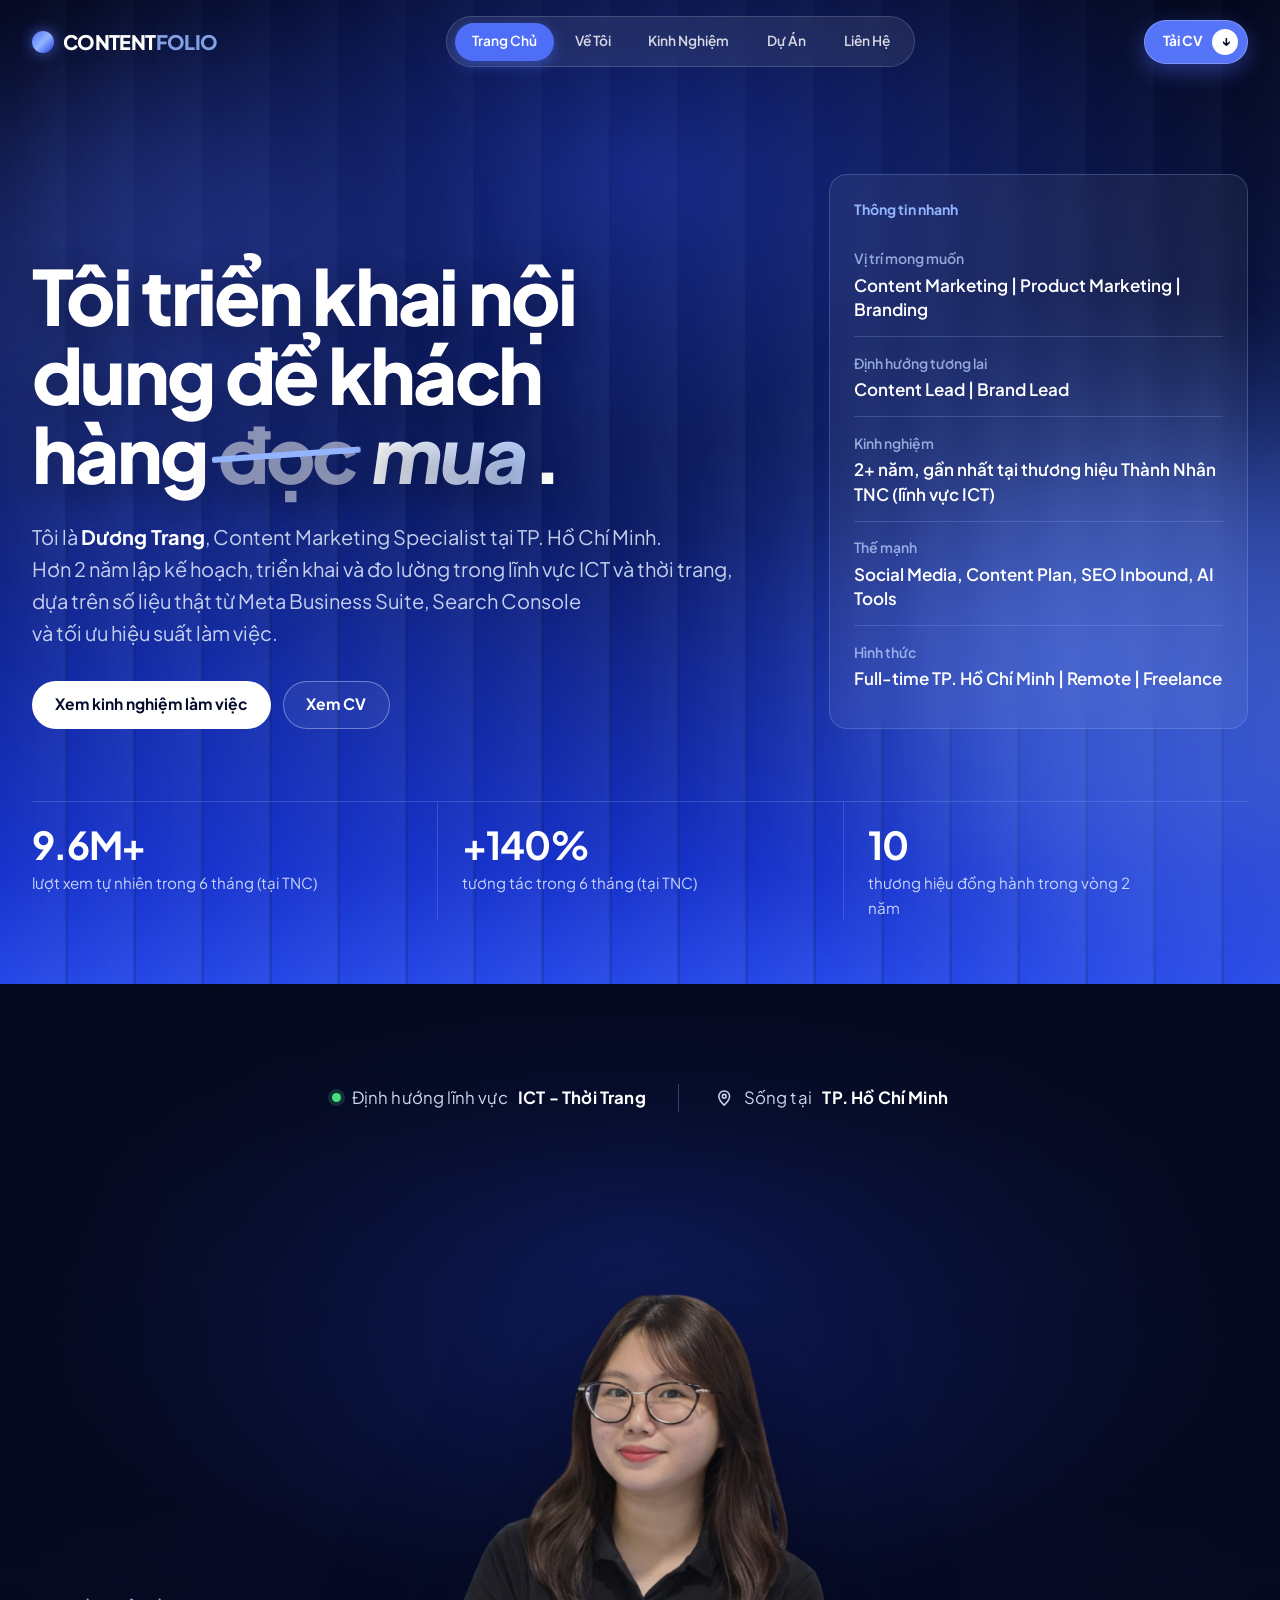
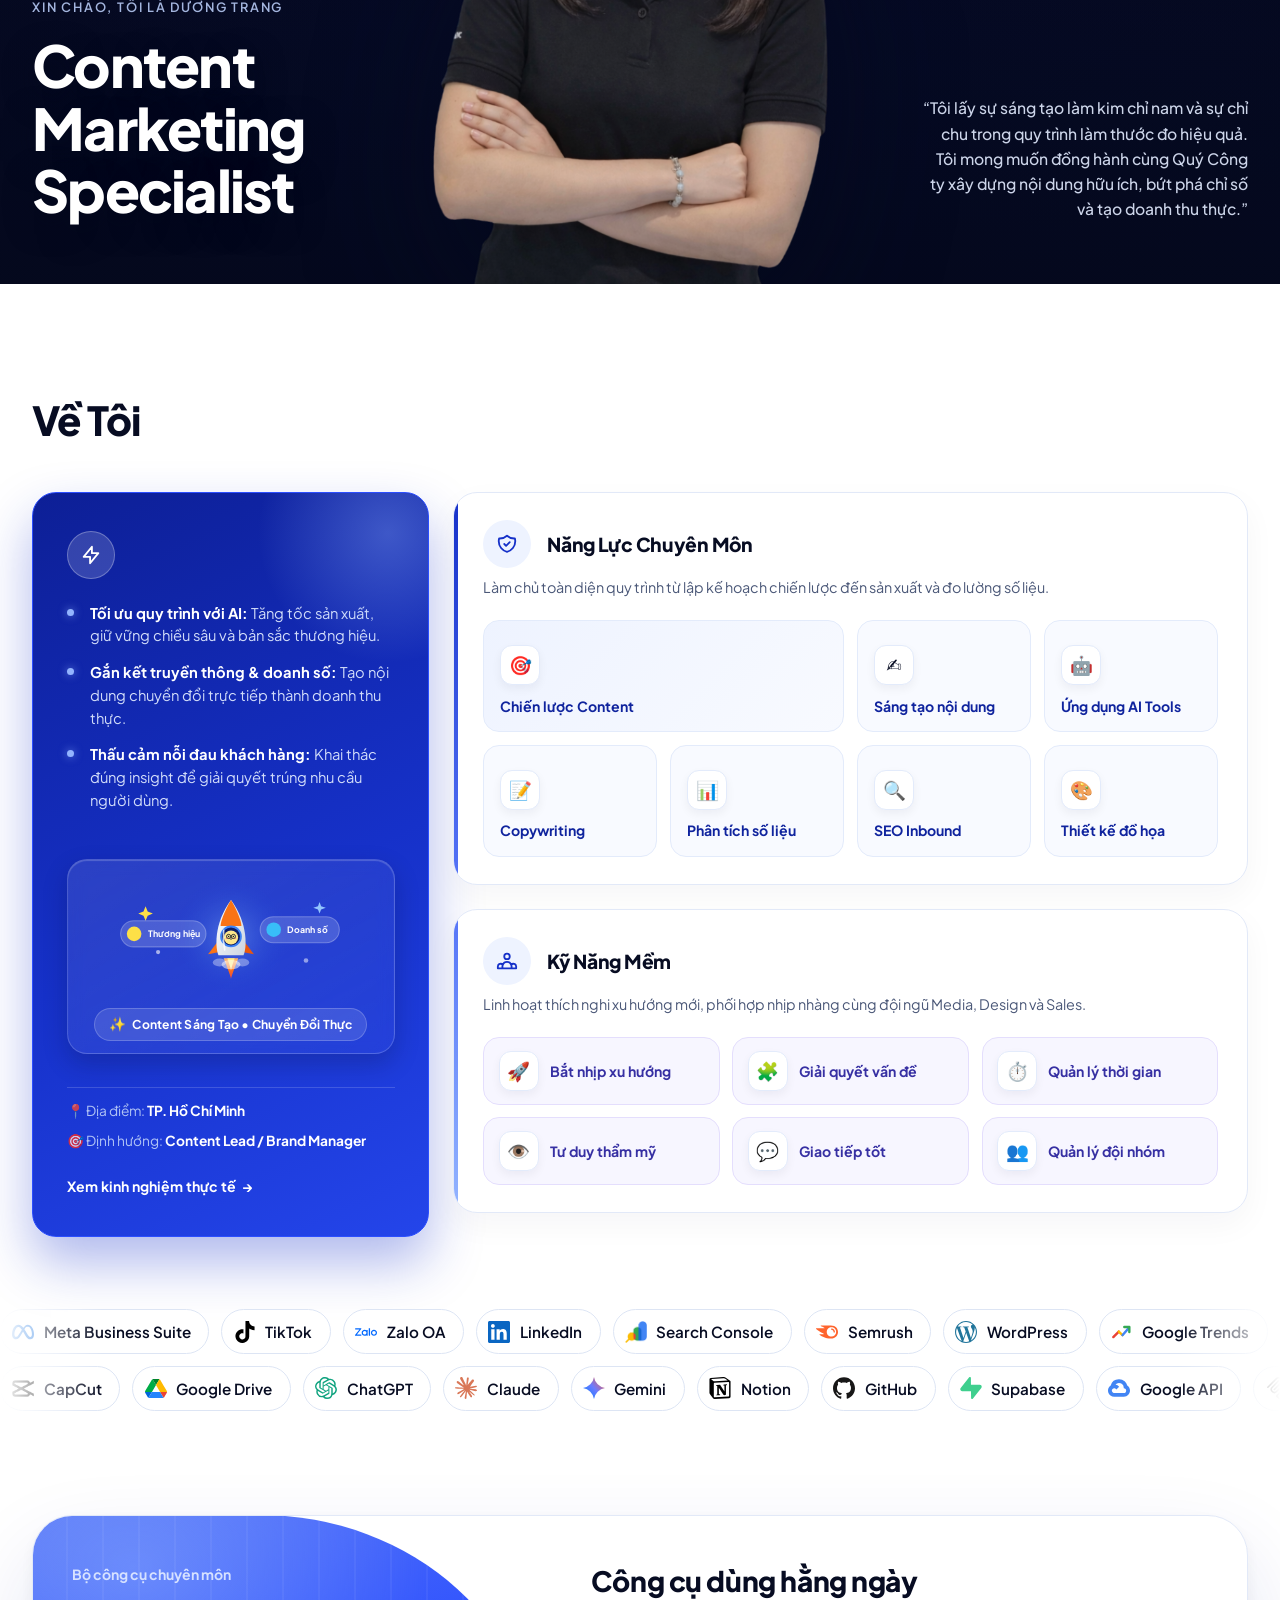
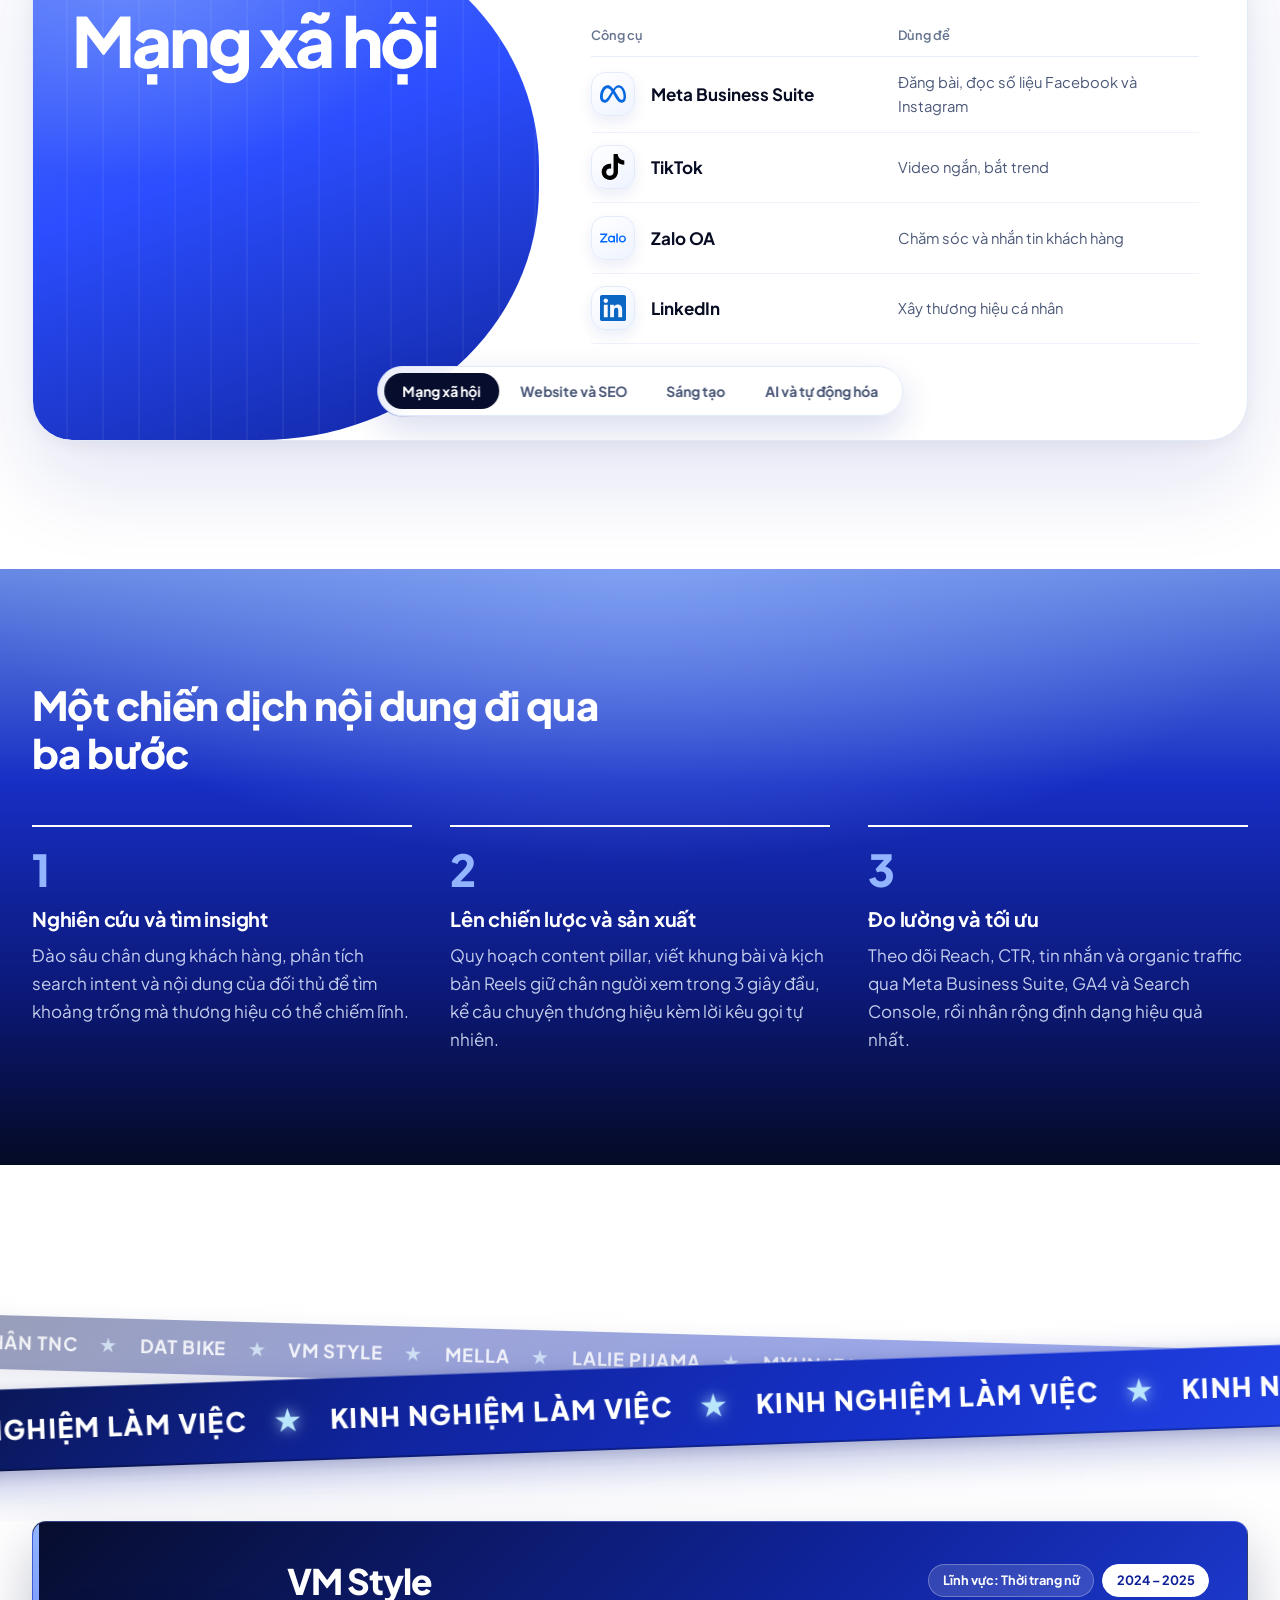
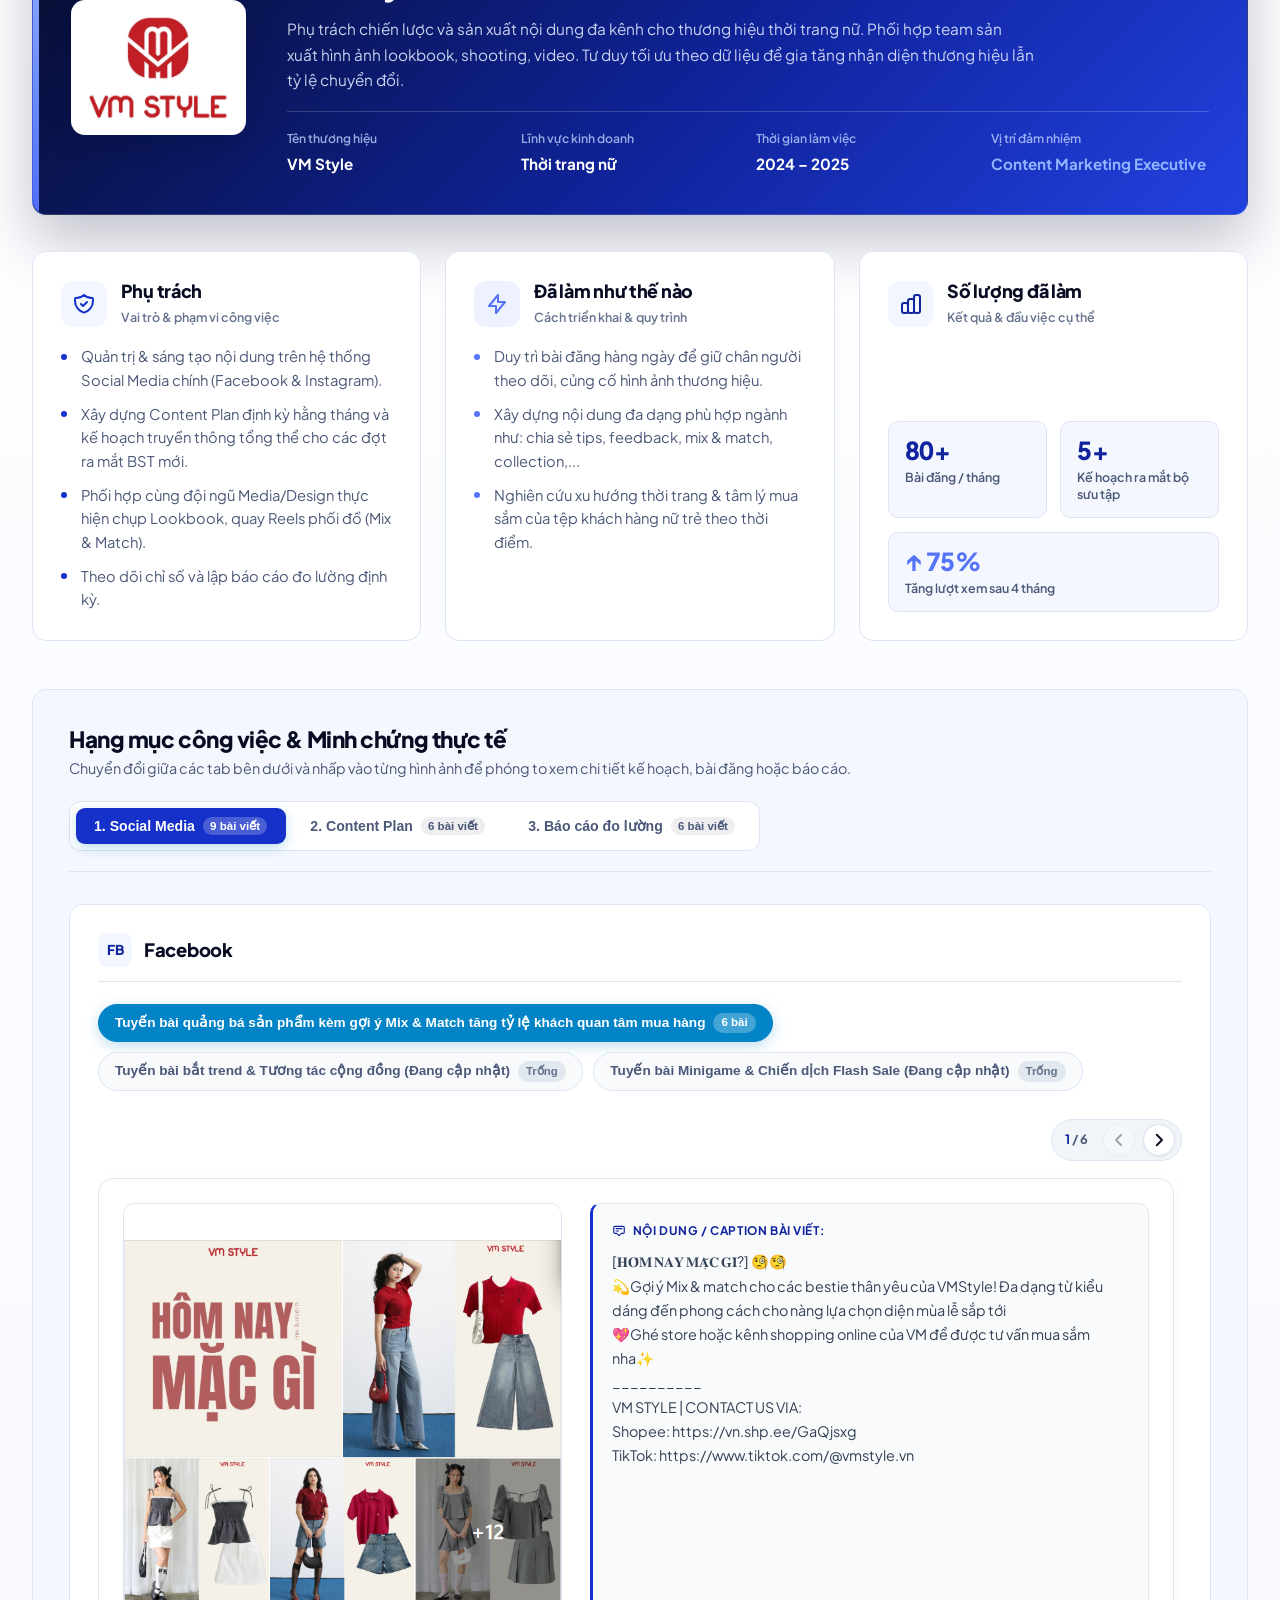
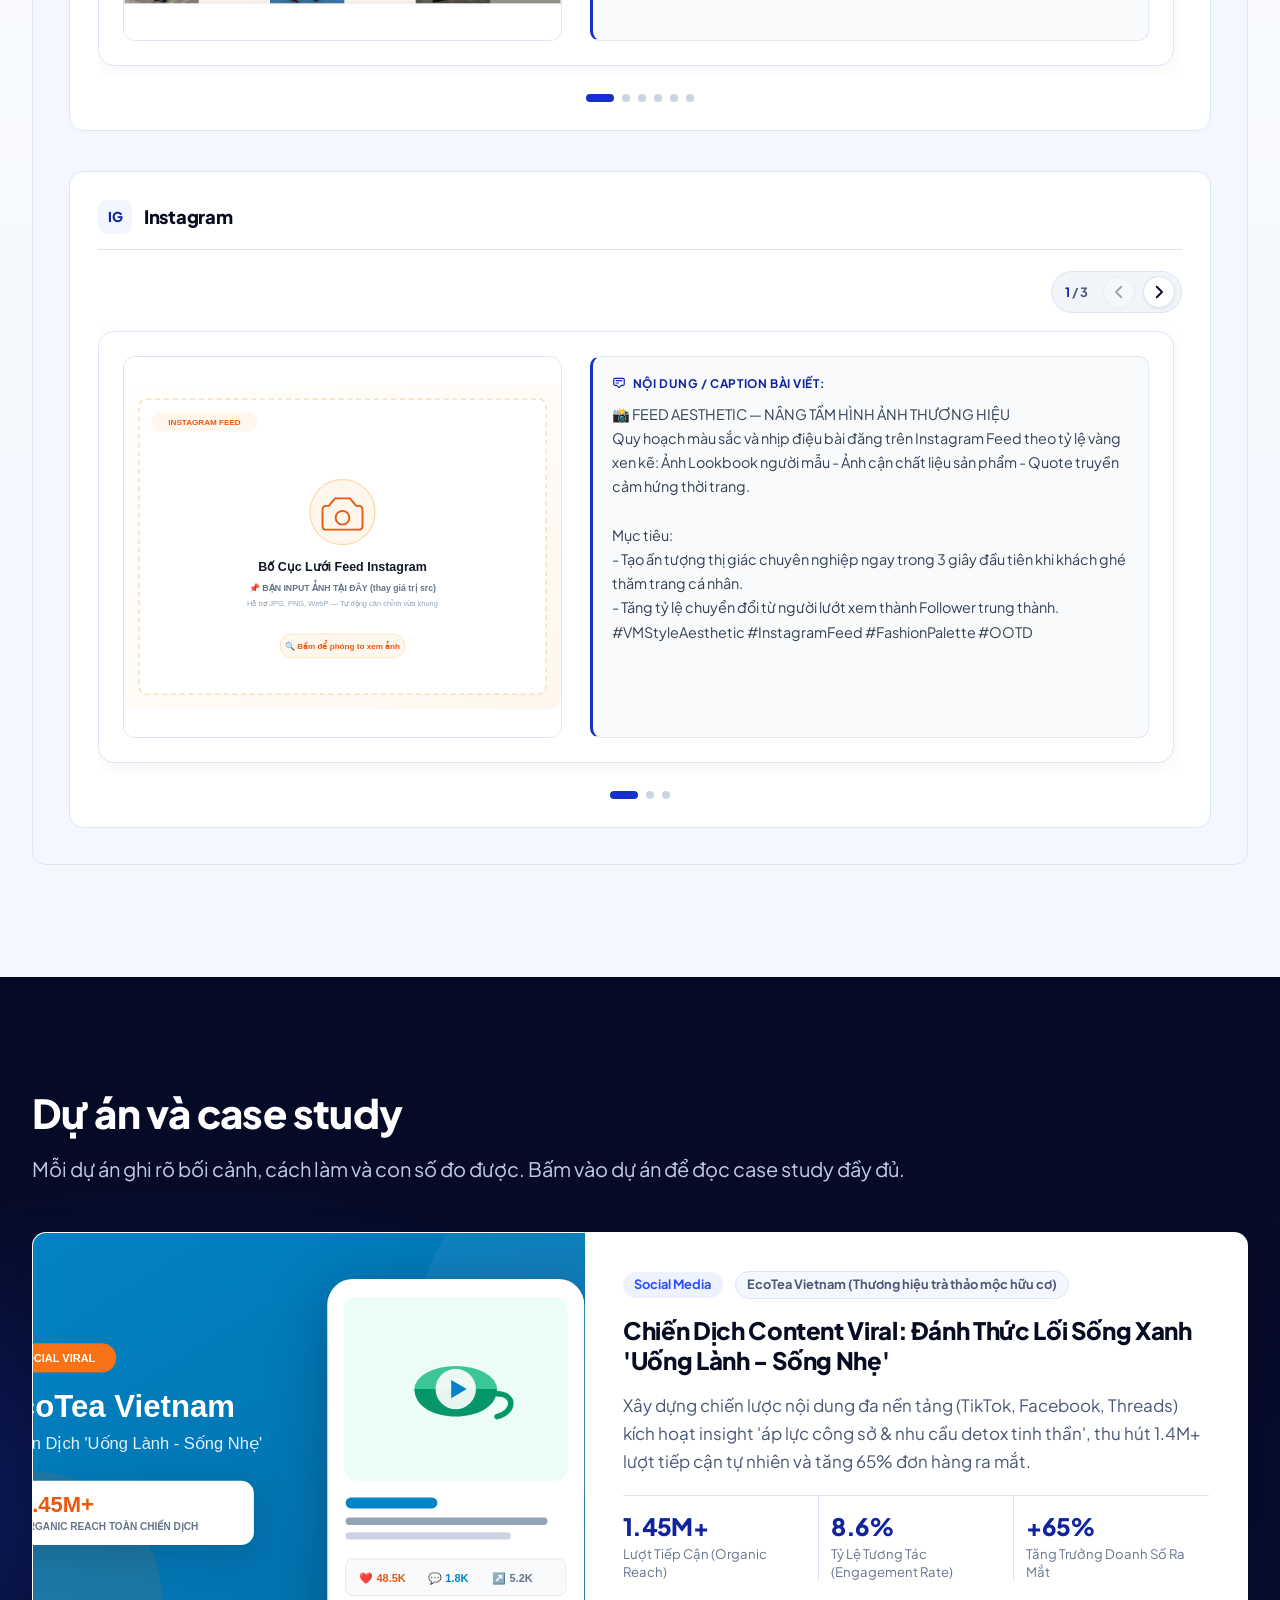
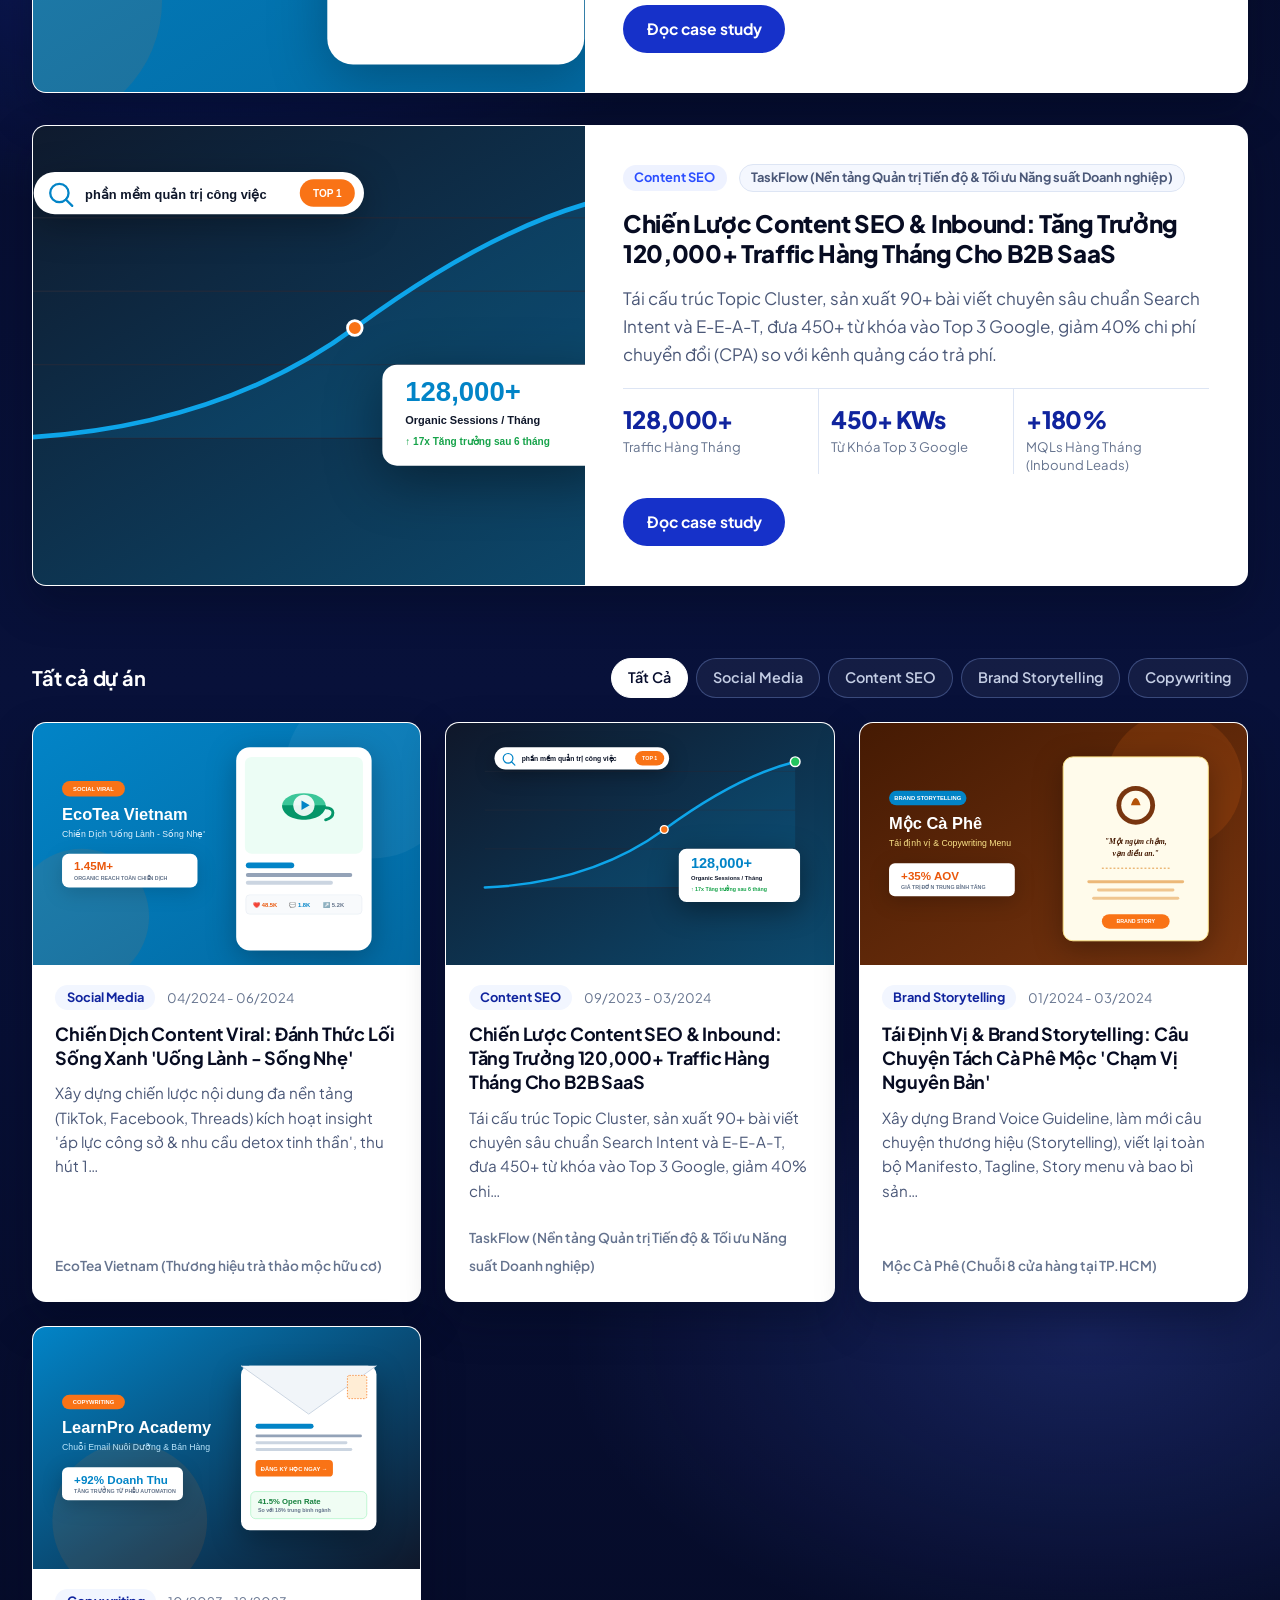
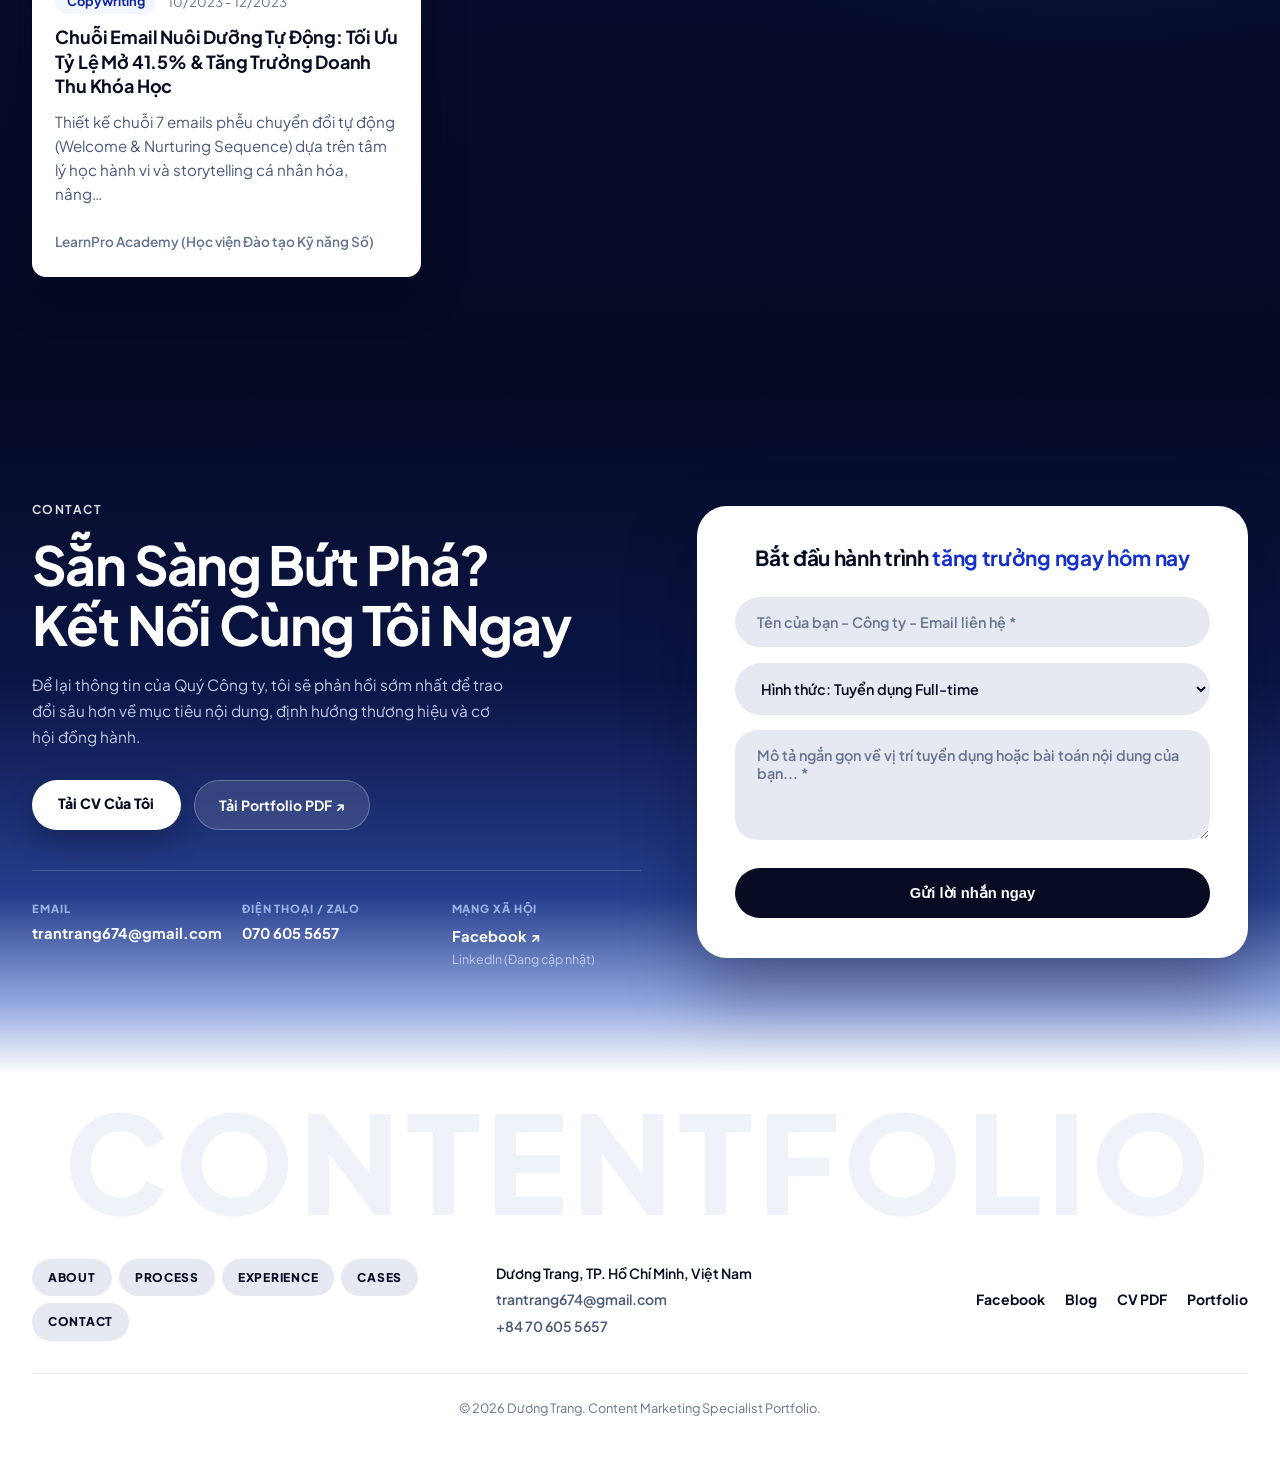
==== frontend/index.html @ 5d90d9c9 "." ====
<!DOCTYPE html>
<html lang="vi">
<head>
  <meta charset="UTF-8">
  <meta name="viewport" content="width=device-width, initial-scale=1.0">
  <title>Dương Trang | Content Marketing Specialist</title>
  <meta name="description" content="Portfolio của Dương Trang, Content Marketing Specialist tại TP. Hồ Chí Minh: chiến lược nội dung đa kênh, SEO, copywriting và đo lường hiệu quả bằng số liệu thật.">
  <script>
    // Bật câu chuyện cuộn ở hero chỉ trên màn hình đủ lớn và khi người xem không tắt chuyển động
    (function (d) {
      d.classList.add('js');
      var ok = window.matchMedia('(min-width: 900px) and (min-height: 620px)').matches &&
               !window.matchMedia('(prefers-reduced-motion: reduce)').matches;
      if (ok) d.classList.add('hero-scrub');
    })(document.documentElement);
  </script>

  <link rel="preconnect" href="https://fonts.googleapis.com">
  <link rel="preconnect" href="https://fonts.gstatic.com" crossorigin>
  <link href="https://fonts.googleapis.com/css2?family=Plus+Jakarta+Sans:ital,wght@0,400;0,500;0,600;0,700;0,800;1,500&family=Playfair+Display:ital,wght@0,500;1,500&family=Dancing+Script:wght@600&display=swap" rel="stylesheet">

  <link rel="stylesheet" href="assets/css/experience.css?v=1.1">
  <link rel="stylesheet" href="assets/css/site.css?v=1.1">
  <link rel="stylesheet" href="assets/css/legacy-sections.css?v=1.1">

  <script src="https://cdn.jsdelivr.net/npm/marked@12.0.2/marked.min.js"></script>
</head>
<body>
  <a class="skip-link" href="#main">Bỏ qua điều hướng</a>

  <!-- Header giữ theo bản gốc: logo chấm sáng, menu pill kính mờ, nút Tải CV phát sáng -->
  <header class="site-header lp-header">
    <div class="wrap lp-nav-row">
      <a href="#home" class="logo" aria-label="Contentfolio của Dương Trang, về đầu trang">
        <span class="logo-dot" aria-hidden="true"></span>
        <span>CONTENT<span class="logo-accent">FOLIO</span></span>
      </a>

      <nav aria-label="Điều hướng chính">
        <ul class="nav-menu" id="nav-menu">
          <li><a href="#home" class="nav-link active">Trang Chủ</a></li>
          <li><a href="#about" class="nav-link">Về Tôi</a></li>
          <li><a href="#experience" class="nav-link">Kinh Nghiệm</a></li>
          <li><a href="#projects" class="nav-link">Dự Án</a></li>
          <li><a href="#contact" class="nav-link">Liên Hệ</a></li>
        </ul>
      </nav>

      <div class="nav-cta">
        <a href="assets/cv/CV-Content-Marketing.pdf" download class="btn-pill-glow">
          <span>Tải CV</span>
          <span class="btn-circle-icon" aria-hidden="true">↓</span>
        </a>
        <button class="mobile-toggle" aria-label="Mở menu điều hướng" aria-controls="nav-menu" aria-expanded="false">
          <svg width="22" height="22" fill="none" stroke="currentColor" viewBox="0 0 24 24" aria-hidden="true"><path stroke-linecap="round" stroke-linejoin="round" stroke-width="2" d="M4 6h16M4 12h16m-7 6h7"/></svg>
        </button>
      </div>
    </div>
  </header>

  <main id="main">
    <!-- ========== HERO ========== -->
    <section id="home" class="hero on-dark">
      <!-- Nền cobalt + cột sọc kính dọc (giữ theo bản gốc) -->
      <div class="hero-bg" aria-hidden="true">
        <span class="hero-fluted"></span>
        <span class="hero-orb hero-orb--a"></span>
        <span class="hero-orb hero-orb--b"></span>
        <!-- Số cảnh lớn ở nền, đổi theo từng cảnh khi cuộn -->
        <div class="hero-scene-mark">
          <span class="hero-scene-num">01</span>
          <span class="hero-scene-name">Phạm vi công việc</span>
        </div>
      </div>

      <div class="wrap hero-grid">
        <div class="hero-copy">
          <h1 class="hero-title">
            Tôi triển khai nội dung để khách hàng
            <span class="edit-mark"><del>đọc<span class="strike" aria-hidden="true"></span></del><ins>mua</ins></span>.
          </h1>

          <p class="hero-lead">
            Tôi là <strong>Dương Trang</strong>, Content Marketing Specialist tại TP. Hồ Chí Minh.<br>
            Hơn 2 năm lập kế hoạch, triển khai và đo lường trong lĩnh vực ICT và thời trang,<br>
            dựa trên số liệu thật từ Meta Business Suite, Search Console<br>
            và tối ưu hiệu suất làm việc.
          </p>

          <div class="hero-actions">
            <a href="#experience" class="btn btn-light">Xem kinh nghiệm làm việc</a>
            <button type="button" class="btn btn-outline-light open-cv-modal" id="open-cv-modal" aria-haspopup="dialog" aria-controls="cv-modal-backdrop">Xem CV</button>
          </div>
        </div>

        <!-- Bảng bên phải: đổi nội dung theo từng cảnh khi cuộn. Không có hiệu ứng cuộn thì chỉ hiện "Thông tin nhanh" -->
        <div class="hero-deck">
          <article class="deck-panel" data-panel="insight">
            <p class="deck-label">Phạm vi công việc</p>
            <ul class="scope-rows">
              <li><span class="scope-dot" aria-hidden="true"></span><span>Social Media</span></li>
              <li><span class="scope-dot" aria-hidden="true"></span><span>SEO Content</span></li>
              <li><span class="scope-dot" aria-hidden="true"></span><span>Campaign</span></li>
              <li><span class="scope-dot" aria-hidden="true"></span><span>Quản trị Website</span></li>
              <li><span class="scope-dot" aria-hidden="true"></span><span>Event</span></li>
              <li><span class="scope-dot" aria-hidden="true"></span><span>Branding Visual</span></li>
              <li><span class="scope-dot" aria-hidden="true"></span><span>Báo cáo &amp; Đo lường</span></li>
            </ul>
          </article>

          <article class="deck-panel" data-panel="channels">
            <p class="deck-label">Kênh đã triển khai</p>
            <ul class="deck-rows">
              <li><span>Facebook và Instagram</span><strong>360+ bài viết, Reels</strong></li>
              <li><span>TikTok và Threads</span><strong>1.45M+ lượt tiếp cận</strong></li>
              <li><span>Website và SEO</span><strong>128.000+ traffic/tháng</strong></li>
              <li><span>Email marketing</span><strong>41,5% tỷ lệ mở</strong></li>
            </ul>
          </article>

          <aside class="deck-panel hero-facts" data-panel="facts" aria-label="Thông tin nhanh">
            <p class="deck-label">Thông tin nhanh</p>
            <dl>
              <div><dt>Vị trí mong muốn</dt><dd>Content Marketing | Product Marketing | Branding</dd></div>
              <div><dt>Định hướng tương lai</dt><dd>Content Lead | Brand Lead</dd></div>
              <div><dt>Kinh nghiệm</dt><dd>2+ năm, gần nhất tại thương hiệu Thành Nhân TNC (lĩnh vực ICT)</dd></div>
              <div><dt>Thế mạnh</dt><dd>Social Media, Content Plan, SEO Inbound, AI Tools</dd></div>
              <div><dt>Hình thức</dt><dd>Full-time TP. Hồ Chí Minh | Remote | Freelance</dd></div>
            </dl>
          </aside>
        </div>
      </div>

      <div class="wrap">
        <ul class="hero-results" aria-label="Kết quả nổi bật">
          <li><strong data-to="9.6" data-dec="1" data-suffix="M+">9.6M+</strong><span>lượt xem tự nhiên trong 6 tháng (tại TNC)</span></li>
          <li><strong data-to="140" data-prefix="+" data-suffix="%">+140%</strong><span>tương tác trong 6 tháng (tại TNC)</span></li>
          <li><strong data-to="10">10</strong><span>thương hiệu đồng hành trong vòng 2 năm</span></li>
        </ul>
      </div>
    </section>

    <!-- ========== CHÂN DUNG 3D: ảnh chân dung + vòng ảnh dự án xoay 3D (Three.js) ========== -->
    <section id="showcase" class="showcase on-dark" aria-labelledby="showcase-title">
      <canvas class="showcase-3d" aria-hidden="true"></canvas>
      <div class="showcase-vignette" aria-hidden="true"></div>

      <div class="wrap showcase-top">
        <p class="showcase-chip"><span class="status-dot" aria-hidden="true"></span>Định hướng lĩnh vực <strong>ICT - Thời Trang</strong></p>
        <p class="showcase-chip">
          <svg width="14" height="14" viewBox="0 0 24 24" fill="none" stroke="currentColor" stroke-width="2" aria-hidden="true"><path d="M12 21s-7-6.2-7-11.5A7 7 0 0 1 19 9.5C19 14.8 12 21 12 21z"/><circle cx="12" cy="9.5" r="2.5"/></svg>
          Sống tại <strong>TP. Hồ Chí Minh</strong>
        </p>
      </div>

      <!-- Ảnh chân dung đã tách nền -->
      <img class="showcase-portrait" src="assets/images/duong-trang.png?v=4" alt="Chân dung Dương Trang, Content Marketing Specialist" width="1024" height="1024">

      <div class="wrap showcase-bottom">
        <div class="showcase-intro">
          <p class="showcase-hi">Xin chào, tôi là Dương Trang</p>
          <h2 id="showcase-title" class="showcase-title">Content<br>Marketing<br>Specialist</h2>
        </div>
        <figure class="showcase-quote">
          <blockquote>“Tôi lấy sự sáng tạo làm kim chỉ nam và sự chỉ chu trong quy trình làm thước đo hiệu quả. Tôi mong muốn đồng hành cùng Quý Công ty xây dựng nội dung hữu ích, bứt phá chỉ số và tạo doanh thu thực.”</blockquote>
        </figure>
      </div>
    </section>

    <!-- ========== VỀ TÔI ========== -->
    <section id="about" class="section">
      <div class="wrap">
        <div class="about-title-row">
          <h2 class="h2 section-title">Về Tôi</h2>
        </div>

        <div class="skills-board legacy">
          <article class="airlume-card is-royal-active">
            <div class="airlume-card-icon">
              <svg width="22" height="22" fill="none" stroke="currentColor" viewBox="0 0 24 24"><path stroke-linecap="round" stroke-linejoin="round" stroke-width="2" d="M13 10V3L4 14h7v7l9-11h-7z"/></svg>
            </div>
            <ul class="airlume-bullet-list">
              <li>
                <strong>Tối ưu quy trình với AI:</strong> Tăng tốc sản xuất, giữ vững chiều sâu và bản sắc thương hiệu.
              </li>
              <li>
                <strong>Gắn kết truyền thông &amp; doanh số:</strong> Tạo nội dung chuyển đổi trực tiếp thành doanh thu thực.
              </li>
              <li>
                <strong>Thấu cảm nỗi đau khách hàng:</strong> Khai thác đúng insight để giải quyết trúng nhu cầu người dùng.
              </li>
            </ul>

            <!-- Điểm nhấn hình hoạt họa sáng tạo (Animated Creative Accent) -->
            <div class="airlume-mascot-box" aria-hidden="true">
              <svg class="airlume-mascot-svg" viewBox="0 0 240 120" fill="none" xmlns="http://www.w3.org/2000/svg">
                <defs>
                  <radialGradient id="mascotAura" cx="50%" cy="50%" r="50%">
                    <stop offset="0%" stop-color="#93c5fd" stop-opacity="0.38"/>
                    <stop offset="100%" stop-color="#1d4ed8" stop-opacity="0"/>
                  </radialGradient>
                  <linearGradient id="rocketBodyGrad" x1="0%" y1="0%" x2="100%" y2="100%">
                    <stop offset="0%" stop-color="#ffffff"/>
                    <stop offset="100%" stop-color="#cbd5e1"/>
                  </linearGradient>
                  <linearGradient id="rocketFlame" x1="0%" y1="0%" x2="0%" y2="100%">
                    <stop offset="0%" stop-color="#fdba74"/>
                    <stop offset="50%" stop-color="#f97316"/>
                    <stop offset="100%" stop-color="#ef4444"/>
                  </linearGradient>
                </defs>

                <!-- Vầng hào quang chuyển động -->
                <circle cx="120" cy="58" r="54" fill="url(#mascotAura)" class="anim-glow"/>

                <!-- Ngôi sao lấp lánh -->
                <path d="M 38 30 L 40 35 L 45 37 L 40 39 L 38 44 L 36 39 L 31 37 L 36 35 Z" fill="#fde047" class="anim-star"/>
                <path d="M 205 26 L 206.5 30 L 211 31.5 L 206.5 33 L 205 37 L 203.5 33 L 199 31.5 L 203.5 30 Z" fill="#93c5fd" class="anim-star-2"/>
                <circle cx="50" cy="74" r="2" fill="#ffffff" opacity="0.6"/>
                <circle cx="192" cy="82" r="2.2" fill="#ffffff" opacity="0.5"/>

                <!-- Floating Badge 1: Thương hiệu (Trái) -->
                <g class="anim-orbit-left" transform="translate(14, 44)">
                  <rect width="82" height="25" rx="12.5" fill="rgba(255,255,255,0.16)" stroke="rgba(255,255,255,0.28)" stroke-width="1"/>
                  <circle cx="13" cy="12.5" r="7" fill="#fde047"/>
                  <text x="13" y="16" font-size="9" text-anchor="middle">✨</text>
                  <text x="26" y="16" font-family="'Plus Jakarta Sans', sans-serif" font-size="8.5" font-weight="700" fill="#ffffff">Thương hiệu</text>
                </g>

                <!-- Floating Badge 2: Doanh số (Phải) -->
                <g class="anim-orbit-right" transform="translate(148, 40)">
                  <rect width="76" height="25" rx="12.5" fill="rgba(255,255,255,0.16)" stroke="rgba(255,255,255,0.28)" stroke-width="1"/>
                  <circle cx="13" cy="12.5" r="7" fill="#38bdf8"/>
                  <text x="13" y="16" font-size="9" text-anchor="middle">📈</text>
                  <text x="26" y="16" font-family="'Plus Jakarta Sans', sans-serif" font-size="8.5" font-weight="700" fill="#ffffff">Doanh số</text>
                </g>

                <!-- Nhân vật hoạt họa / Tên lửa sáng tạo (Center Mascot) -->
                <g class="anim-mascot-body" transform="translate(120, 56)">
                  <!-- Luồng lửa phản lực -->
                  <path d="M -7 24 Q 0 42 0 44 Q 0 42 7 24 Z" fill="url(#rocketFlame)" class="anim-flame"/>
                  <path d="M -3.5 24 Q 0 34 0 36 Q 0 34 3.5 24 Z" fill="#fef08a" class="anim-flame"/>

                  <!-- Khói mây bồng bềnh -->
                  <ellipse cx="-11" cy="28" rx="6.5" ry="3.8" fill="rgba(255,255,255,0.35)"/>
                  <ellipse cx="11" cy="28" rx="6.5" ry="3.8" fill="rgba(255,255,255,0.35)"/>
                  <ellipse cx="0" cy="30" rx="9" ry="4.5" fill="rgba(255,255,255,0.5)"/>

                  <!-- Cánh tên lửa -->
                  <path d="M -12 7 L -22 20 L -11 18 Z" fill="#f97316"/>
                  <path d="M 12 7 L 22 20 L 11 18 Z" fill="#ea580c"/>

                  <!-- Thân tên lửa bóng bẩy -->
                  <path d="M 0 -32 C -17 -9 -15 15 -12 21 L 12 21 C 15 15 17 -9 0 -32 Z" fill="url(#rocketBodyGrad)"/>
                  
                  <!-- Mũi nhọn tên lửa màu cam điểm nhấn -->
                  <path d="M 0 -32 C -7 -20 -10 -11 -10 -7 L 10 -7 C 10 -11 7 -20 0 -32 Z" fill="#f97316"/>

                  <!-- Cửa sổ tròn của phi thuyền với gương mặt hoạt hình dễ thương -->
                  <circle cx="0" cy="3" r="9.5" fill="#0c1d68" stroke="#3b82f6" stroke-width="1.8"/>
                  <!-- Gương mặt chibi mascot -->
                  <circle cx="0" cy="4" r="6.8" fill="#fde68a"/>
                  <!-- Cặp kính tròn trí thức dễ thương -->
                  <circle cx="-2.3" cy="3" r="2" fill="none" stroke="#0f172a" stroke-width="0.8"/>
                  <circle cx="2.3" cy="3" r="2" fill="none" stroke="#0f172a" stroke-width="0.8"/>
                  <line x1="-0.3" y1="3" x2="0.3" y2="3" stroke="#0f172a" stroke-width="0.7"/>
                  <circle cx="-2.3" cy="3" r="0.7" fill="#0f172a"/>
                  <circle cx="2.3" cy="3" r="0.7" fill="#0f172a"/>
                  <!-- Đôi má hồng -->
                  <ellipse cx="-4.2" cy="5" rx="0.9" ry="0.5" fill="#f43f5e" opacity="0.6"/>
                  <ellipse cx="4.2" cy="5" rx="0.9" ry="0.5" fill="#f43f5e" opacity="0.6"/>
                  <!-- Nụ cười tươi -->
                  <path d="M -1 5.3 Q 0 6.5 1 5.3" fill="none" stroke="#0f172a" stroke-width="0.7" stroke-linecap="round"/>

                  <!-- Vệt sáng phản quang trên vỏ tên lửa -->
                  <path d="M -7 -3 Q -8 7 -6 16" stroke="rgba(255,255,255,0.75)" stroke-width="1.5" stroke-linecap="round"/>
                </g>
              </svg>
              <div class="airlume-mascot-caption">
                <span class="sparkle">✨</span>
                <span>Content Sáng Tạo • Chuyển Đổi Thực</span>
              </div>
            </div>

            <div class="airlume-meta-list">
              <div><span>📍 Địa điểm:</span> <strong>TP. Hồ Chí Minh</strong></div>
              <div><span>🎯 Định hướng:</span> <strong>Content Lead / Brand Manager</strong></div>
            </div>
            <a href="#experience" class="airlume-card-link">Xem kinh nghiệm thực tế <span>→</span></a>
          </article>
          <div class="skills-board-right">
            <article class="skills-panel">
              <header class="skills-panel-head">
                <span class="skills-panel-ico"><svg width="22" height="22" fill="none" stroke="currentColor" viewBox="0 0 24 24"><path stroke-linecap="round" stroke-linejoin="round" stroke-width="2" d="M9 12l2 2 4-4m5.618-4.016A11.955 11.955 0 0112 2.944a11.955 11.955 0 01-8.618 3.04A12.02 12.02 0 003 9c0 5.591 3.824 10.29 9 11.622 5.176-1.332 9-6.03 9-11.622 0-1.042-.133-2.052-.382-3.016z"/></svg></span>
                <div><h3>Năng Lực Chuyên Môn</h3></div>
                <p>Làm chủ toàn diện quy trình từ lập kế hoạch chiến lược đến sản xuất và đo lường số liệu.</p>
              </header>
              <div class="skill-grid hard">
                <div class="skill-tile"><span class="skill-tile-ico">🎯</span><span class="skill-tile-name">Chiến lược Content</span></div>
                <div class="skill-tile"><span class="skill-tile-ico">✍️</span><span class="skill-tile-name">Sáng tạo nội dung</span></div>
                <div class="skill-tile"><span class="skill-tile-ico">🤖</span><span class="skill-tile-name">Ứng dụng AI Tools</span></div>
                <div class="skill-tile"><span class="skill-tile-ico">📝</span><span class="skill-tile-name">Copywriting</span></div>
                <div class="skill-tile"><span class="skill-tile-ico">📊</span><span class="skill-tile-name">Phân tích số liệu</span></div>
                <div class="skill-tile"><span class="skill-tile-ico">🔍</span><span class="skill-tile-name">SEO Inbound</span></div>
                <div class="skill-tile"><span class="skill-tile-ico">🎨</span><span class="skill-tile-name">Thiết kế đồ họa</span></div>
              </div>
            </article>
            <article class="skills-panel soft">
              <header class="skills-panel-head">
                <span class="skills-panel-ico"><svg width="22" height="22" fill="none" stroke="currentColor" viewBox="0 0 24 24"><path stroke-linecap="round" stroke-linejoin="round" stroke-width="2" d="M17 20h5v-2a3 3 0 00-5.356-1.857M17 20H7m10 0v-2c0-.656-.126-1.283-.356-1.857M7 20H2v-2a3 3 0 015.356-1.857M7 20v-2c0-.656.126-1.283.356-1.857m0 0a5.002 5.002 0 019.288 0M15 7a3 3 0 11-6 0 3 3 0 016 0z"/></svg></span>
                <div><h3>Kỹ Năng Mềm</h3></div>
                <p>Linh hoạt thích nghi xu hướng mới, phối hợp nhịp nhàng cùng đội ngũ Media, Design và Sales.</p>
              </header>
              <div class="skill-grid soft">
                <div class="skill-row"><span class="skill-tile-ico">🚀</span><span class="skill-tile-name">Bắt nhịp xu hướng</span></div>
                <div class="skill-row"><span class="skill-tile-ico">🧩</span><span class="skill-tile-name">Giải quyết vấn đề</span></div>
                <div class="skill-row"><span class="skill-tile-ico">⏱️</span><span class="skill-tile-name">Quản lý thời gian</span></div>
                <div class="skill-row"><span class="skill-tile-ico">👁️</span><span class="skill-tile-name">Tư duy thẩm mỹ</span></div>
                <div class="skill-row"><span class="skill-tile-ico">💬</span><span class="skill-tile-name">Giao tiếp tốt</span></div>
                <div class="skill-row"><span class="skill-tile-ico">👥</span><span class="skill-tile-name">Quản lý đội nhóm</span></div>
              </div>
            </article>
          </div>
        </div>


        <div id="skills" class="tools">
          <!-- Dải logo trượt: site.js tự tạo từ danh sách công cụ trong khung bên dưới -->
          <div class="tools-marquee" aria-hidden="true"></div>

          <!-- ========== KHUNG BỘ CÔNG CỤ 3D: vật thể 3D (Three.js) trôi ra ngoài khung ========== -->
          <div class="store" data-store>
            <canvas class="store-3d" aria-hidden="true"></canvas>
            <div class="store-card">
              <div class="store-hero">
                <p class="store-kicker">Bộ công cụ chuyên môn</p>
                <p class="store-big" aria-hidden="true">Mạng xã hội</p>
              </div>
              <div class="store-list">
                <h3 class="store-title">Công cụ dùng hằng ngày</h3>
                <div class="store-head" aria-hidden="true"><span>Công cụ</span><span>Dùng để</span></div>
                <ul class="store-rows" aria-live="polite">
                <li class="store-row" data-group="social"><span class="store-ico"><img src="assets/images/logos/meta.svg" alt="" width="24" height="24" loading="lazy"></span><span class="store-name">Meta Business Suite</span><span class="store-use">Đăng bài, đọc số liệu Facebook và Instagram</span></li>
                <li class="store-row" data-group="social"><span class="store-ico"><img src="assets/images/logos/tiktok.svg" alt="" width="24" height="24" loading="lazy"></span><span class="store-name">TikTok</span><span class="store-use">Video ngắn, bắt trend</span></li>
                <li class="store-row" data-group="social"><span class="store-ico"><img src="assets/images/logos/zalo.svg" alt="" width="24" height="24" loading="lazy"></span><span class="store-name">Zalo OA</span><span class="store-use">Chăm sóc và nhắn tin khách hàng</span></li>
                <li class="store-row" data-group="social"><span class="store-ico"><img src="assets/images/logos/linkedin.svg" alt="" width="24" height="24" loading="lazy"></span><span class="store-name">LinkedIn</span><span class="store-use">Xây thương hiệu cá nhân</span></li>
                <li class="store-row" data-group="seo" hidden><span class="store-ico"><img src="assets/images/logos/googlesearchconsole.png?v=3" alt="Search Console" width="24" height="24" loading="lazy"></span><span class="store-name">Search Console</span><span class="store-use">Theo dõi từ khóa và traffic</span></li>
                <li class="store-row" data-group="seo" hidden><span class="store-ico"><img src="assets/images/logos/semrush.svg" alt="" width="24" height="24" loading="lazy"></span><span class="store-name">Semrush</span><span class="store-use">Nghiên cứu từ khóa, đối thủ</span></li>
                <li class="store-row" data-group="seo" hidden><span class="store-ico"><img src="assets/images/logos/wordpress.svg" alt="" width="24" height="24" loading="lazy"></span><span class="store-name">WordPress</span><span class="store-use">Đăng bài chuẩn SEO</span></li>
                <li class="store-row" data-group="seo" hidden><span class="store-ico"><img src="assets/images/logos/googletrends.svg" alt="" width="24" height="24" loading="lazy"></span><span class="store-name">Google Trends</span><span class="store-use">Bắt xu hướng tìm kiếm</span></li>
                <li class="store-row" data-group="creative" hidden><span class="store-ico"><img src="assets/images/logos/canva.png?v=3" alt="Canva" width="24" height="24" loading="lazy"></span><span class="store-name">Canva</span><span class="store-use">Thiết kế ấn phẩm nhanh</span></li>
                <li class="store-row" data-group="creative" hidden><span class="store-ico"><img src="assets/images/logos/adobeillustrator.png?v=3" alt="Illustrator" width="24" height="24" loading="lazy"></span><span class="store-name">Illustrator</span><span class="store-use">Thiết kế đồ họa</span></li>
                <li class="store-row" data-group="creative" hidden><span class="store-ico"><img src="assets/images/logos/capcut.png?v=3" alt="CapCut" width="24" height="24" loading="lazy"></span><span class="store-name">CapCut</span><span class="store-use">Dựng video Reels, TikTok</span></li>
                <li class="store-row" data-group="creative" hidden><span class="store-ico"><img src="assets/images/logos/googledrive.svg" alt="" width="24" height="24" loading="lazy"></span><span class="store-name">Google Drive</span><span class="store-use">Lưu trữ và cộng tác</span></li>
                <li class="store-row" data-group="ai" hidden><span class="store-ico"><img src="assets/images/logos/openai.svg" alt="" width="24" height="24" loading="lazy"></span><span class="store-name">ChatGPT</span><span class="store-use">Lên ý tưởng, viết nháp</span></li>
                <li class="store-row" data-group="ai" hidden><span class="store-ico"><img src="assets/images/logos/claude.svg" alt="" width="24" height="24" loading="lazy"></span><span class="store-name">Claude</span><span class="store-use">Biên tập, tóm tắt tài liệu</span></li>
                <li class="store-row" data-group="ai" hidden><span class="store-ico"><img src="assets/images/logos/googlegemini.svg" alt="" width="24" height="24" loading="lazy"></span><span class="store-name">Gemini</span><span class="store-use">Nghiên cứu nhanh</span></li>
                <li class="store-row" data-group="ai" hidden><span class="store-ico"><img src="assets/images/logos/notion.svg" alt="" width="24" height="24" loading="lazy"></span><span class="store-name">Notion</span><span class="store-use">Quản lý content plan</span></li>
                <li class="store-row" data-group="ai" hidden><span class="store-ico"><img src="assets/images/logos/github.svg" alt="" width="24" height="24" loading="lazy"></span><span class="store-name">GitHub</span><span class="store-use">Lưu trữ website portfolio</span></li>
                <li class="store-row" data-group="ai" hidden><span class="store-ico"><img src="assets/images/logos/supabase.svg" alt="" width="24" height="24" loading="lazy"></span><span class="store-name">Supabase</span><span class="store-use">Dữ liệu cho công cụ tự động</span></li>
                <li class="store-row" data-group="ai" hidden><span class="store-ico"><img src="assets/images/logos/googlecloud.svg" alt="" width="24" height="24" loading="lazy"></span><span class="store-name">Google API</span><span class="store-use">Tự động hóa báo cáo</span></li>
                <li class="store-row" data-group="ai" hidden><span class="store-ico"><img src="assets/images/logos/mcp.svg" alt="" width="24" height="24" loading="lazy"></span><span class="store-name">MCP</span><span class="store-use">Kết nối AI với công cụ</span></li>
                </ul>
              </div>
              <div class="store-dock" role="tablist" aria-label="Nhóm công cụ">
            <button type="button" class="store-tab is-active" role="tab" aria-selected="true" data-group="social" data-label="Mạng xã hội" data-count="4">Mạng xã hội</button>
            <button type="button" class="store-tab" role="tab" aria-selected="false" data-group="seo" data-label="Website và SEO" data-count="4">Website và SEO</button>
            <button type="button" class="store-tab" role="tab" aria-selected="false" data-group="creative" data-label="Sáng tạo" data-count="4">Sáng tạo</button>
            <button type="button" class="store-tab" role="tab" aria-selected="false" data-group="ai" data-label="AI và tự động hóa" data-count="8">AI và tự động hóa</button>
              </div>
            </div>
          </div>
        </div>
      </div>
    </section>

    <!-- ========== QUY TRÌNH ========== -->
    <section id="process" class="section section-royal on-dark">
      <div class="wrap">
        <h2 class="h2 section-title">Một chiến dịch nội dung đi qua ba bước</h2>
        <ol class="steps">
          <li class="step">
            <span class="step-num" aria-hidden="true">1</span>
            <h3 class="h3">Nghiên cứu và tìm insight</h3>
            <p>Đào sâu chân dung khách hàng, phân tích search intent và nội dung của đối thủ để tìm khoảng trống mà thương hiệu có thể chiếm lĩnh.</p>
          </li>
          <li class="step">
            <span class="step-num" aria-hidden="true">2</span>
            <h3 class="h3">Lên chiến lược và sản xuất</h3>
            <p>Quy hoạch content pillar, viết khung bài và kịch bản Reels giữ chân người xem trong 3 giây đầu, kể câu chuyện thương hiệu kèm lời kêu gọi tự nhiên.</p>
          </li>
          <li class="step">
            <span class="step-num" aria-hidden="true">3</span>
            <h3 class="h3">Đo lường và tối ưu</h3>
            <p>Theo dõi Reach, CTR, tin nhắn và organic traffic qua Meta Business Suite, GA4 và Search Console, rồi nhân rộng định dạng hiệu quả nhất.</p>
          </li>
        </ol>
      </div>
    </section>

    <!-- ========== KINH NGHIỆM ========== -->
    <section id="experience" class="section vm-exp-section">
      <!-- Dải ngang chạy động thay thế tiêu đề text tĩnh -->
      <div class="exp-tape-container" aria-label="Kinh nghiệm làm việc">
        <h2 class="sr-only">Kinh nghiệm làm việc</h2>

        <!-- Dải phụ: Cùng gradient xanh hero, giảm opacity nhẹ nhàng, chạy đủ tên 10 thương hiệu -->
        <div class="exp-tape exp-tape-secondary" aria-hidden="true">
          <div class="exp-tape-track exp-tape-reverse">
            <div class="exp-tape-content">
              <span>Thành Nhân TNC</span><span class="exp-tape-star">★</span>
              <span>Dat Bike</span><span class="exp-tape-star">★</span>
              <span>VM Style</span><span class="exp-tape-star">★</span>
              <span>MELLA</span><span class="exp-tape-star">★</span>
              <span>Lalie Pijama</span><span class="exp-tape-star">★</span>
              <span>MYUN Jeans</span><span class="exp-tape-star">★</span>
              <span>Bylen</span><span class="exp-tape-star">★</span>
              <span>Bảo Tín Express</span><span class="exp-tape-star">★</span>
              <span>Local Tea</span><span class="exp-tape-star">★</span>
              <span>Apollo</span><span class="exp-tape-star">★</span>
            </div>
            <div class="exp-tape-content">
              <span>Thành Nhân TNC</span><span class="exp-tape-star">★</span>
              <span>Dat Bike</span><span class="exp-tape-star">★</span>
              <span>VM Style</span><span class="exp-tape-star">★</span>
              <span>MELLA</span><span class="exp-tape-star">★</span>
              <span>Lalie Pijama</span><span class="exp-tape-star">★</span>
              <span>MYUN Jeans</span><span class="exp-tape-star">★</span>
              <span>Bylen</span><span class="exp-tape-star">★</span>
              <span>Bảo Tín Express</span><span class="exp-tape-star">★</span>
              <span>Local Tea</span><span class="exp-tape-star">★</span>
              <span>Apollo</span><span class="exp-tape-star">★</span>
            </div>
          </div>
        </div>

        <!-- Dải chính: Gradient Xanh Hero đồng bộ, dày dặn, lặp lại 'Kinh nghiệm làm việc' -->
        <div class="exp-tape exp-tape-primary">
          <div class="exp-tape-track">
            <div class="exp-tape-content">
              <span>Kinh nghiệm làm việc</span><span class="exp-tape-star">★</span>
              <span>Kinh nghiệm làm việc</span><span class="exp-tape-star">★</span>
              <span>Kinh nghiệm làm việc</span><span class="exp-tape-star">★</span>
              <span>Kinh nghiệm làm việc</span><span class="exp-tape-star">★</span>
              <span>Kinh nghiệm làm việc</span><span class="exp-tape-star">★</span>
              <span>Kinh nghiệm làm việc</span><span class="exp-tape-star">★</span>
            </div>
            <div class="exp-tape-content" aria-hidden="true">
              <span>Kinh nghiệm làm việc</span><span class="exp-tape-star">★</span>
              <span>Kinh nghiệm làm việc</span><span class="exp-tape-star">★</span>
              <span>Kinh nghiệm làm việc</span><span class="exp-tape-star">★</span>
              <span>Kinh nghiệm làm việc</span><span class="exp-tape-star">★</span>
              <span>Kinh nghiệm làm việc</span><span class="exp-tape-star">★</span>
              <span>Kinh nghiệm làm việc</span><span class="exp-tape-star">★</span>
            </div>
          </div>
        </div>
      </div>

      <div class="wrap">
        <div id="vm-experience-mount"></div>
      </div>
    </section>

    <!-- ========== DỰ ÁN ========== -->
    <section id="projects" class="section section-midnight on-dark">
      <div class="wrap">
        <div class="section-intro">
          <h2 class="h2">Dự án và case study</h2>
          <p class="lead">Mỗi dự án ghi rõ bối cảnh, cách làm và con số đo được. Bấm vào dự án để đọc case study đầy đủ.</p>
        </div>

        <div id="featured-projects-container" class="featured-list"></div>

        <div class="filter-wrap">
          <h3 class="h3">Tất cả dự án</h3>
          <div id="project-filters" class="filter-bar" role="group" aria-label="Lọc dự án theo lĩnh vực"></div>
        </div>

        <div id="all-projects-container" class="projects-grid"></div>
      </div>
    </section>

    <!-- ========== LIÊN HỆ ========== -->
    <section id="contact" class="lp-section scalix-contact-stage legacy">
      <div class="lp-wrap">
        <div class="scalix-contact-grid">
          <!-- Cột Trái: Nền Tối Chữ Trắng Tương Phản Cao giống ảnh mẫu Scalix ("Are You Ready To Start? Submit Your Request") -->
          <div class="scalix-contact-left">
            <span class="scalix-kicker">CONTACT</span>
            <h2 class="scalix-contact-title">
              Sẵn Sàng Bứt Phá?<br>
              Kết Nối Cùng Tôi Ngay
            </h2>
            <p class="scalix-contact-desc">
              Để lại thông tin của Quý Công ty, tôi sẽ phản hồi sớm nhất để trao đổi sâu hơn về mục tiêu nội dung, định hướng thương hiệu và cơ hội đồng hành.
            </p>

            <div class="scalix-contact-cta-row">
              <a href="assets/cv/CV-Content-Marketing.pdf" download class="scalix-white-pill-btn">
                Tải CV Của Tôi
              </a>
              <a href="assets/cv/Portfolio-Content-Marketing.pdf" download class="scalix-glass-pill-btn">
                Tải Portfolio PDF ↗
              </a>
            </div>

            <!-- Danh sách phương thức liên hệ trực tiếp -->
            <div class="scalix-direct-methods">
              <div class="direct-item">
                <span class="direct-label">EMAIL</span>
                <a href="mailto:trantrang674@gmail.com">trantrang674@gmail.com</a>
              </div>
              <div class="direct-item">
                <span class="direct-label">ĐIỆN THOẠI / ZALO</span>
                <a href="tel:0706055657">070 605 5657</a>
              </div>
              <div class="direct-item">
                <span class="direct-label">MẠNG XÃ HỘI</span>
                <div class="direct-links">
                  <a href="https://www.facebook.com/trangduong16082002" target="_blank" rel="noopener">Facebook ↗</a>
                  <span>LinkedIn (Đang cập nhật)</span>
                </div>
              </div>
            </div>
          </div>

          <!-- Cột Phải: Thẻ Form Trắng Nổi Bật chuẩn mẫu Scalix ("Let's start your growth today") -->
          <div class="scalix-contact-right">
            <div class="scalix-form-card">
              <h3 class="scalix-form-heading">
                Bắt đầu hành trình <span>tăng trưởng ngay hôm nay</span>
              </h3>

              <form id="portfolio-contact-form" novalidate>
                <div class="scalix-input-group">
                  <label for="contact-info" class="sr-only">Thông tin liên hệ của bạn</label>
                  <input type="text" id="contact-info" name="contact_info" class="scalix-pill-input" placeholder="Tên của bạn - Công ty - Email liên hệ *" required>
                </div>

                <div class="scalix-input-group">
                  <label for="work-type" class="sr-only">Hình thức hợp tác</label>
                  <select id="work-type" name="work_type" class="scalix-pill-input">
                    <option value="Full-time">Hình thức: Tuyển dụng Full-time</option>
                    <option value="Freelancer">Hình thức: Dự án Freelancer / Cộng tác</option>
                  </select>
                </div>

                <div class="scalix-input-group">
                  <label for="message" class="sr-only">Nội dung trao đổi</label>
                  <textarea id="message" name="message" class="scalix-pill-input scalix-textarea" placeholder="Mô tả ngắn gọn về vị trí tuyển dụng hoặc bài toán nội dung của bạn... *" required></textarea>
                </div>

                <p class="form-error" id="form-error" role="alert" hidden></p>
                <button type="submit" class="scalix-dark-submit-btn">
                  Gửi lời nhắn ngay
                </button>
              </form>
            </div>
          </div>
        </div>
      </div>
    </section>
  </main>

  <!-- ========== MODAL CASE STUDY ========== -->
  <div id="project-modal-backdrop" class="project-modal-backdrop" role="dialog" aria-modal="true" aria-hidden="true" aria-label="Chi tiết dự án">
    <div class="project-modal-container">
      <button id="project-modal-close" class="project-modal-close-btn" aria-label="Đóng chi tiết dự án">
        <svg width="20" height="20" fill="none" stroke="currentColor" viewBox="0 0 24 24" aria-hidden="true"><path stroke-linecap="round" stroke-width="2" d="M6 18L18 6M6 6l12 12"/></svg>
      </button>
      <div id="project-modal-body" class="project-modal-body"></div>
    </div>
  </div>

  <!-- ========== MODAL XEM CV TRỰC TIẾP ========== -->
  <div id="cv-modal-backdrop" class="cv-modal-backdrop" role="dialog" aria-modal="true" aria-hidden="true" aria-label="Curriculum Vitae Dương Trang">
    <div class="cv-modal-container">
      <div class="cv-modal-header">
        <div class="cv-modal-title-group">
          <span class="cv-modal-badge">Curriculum Vitae</span>
          <h3 class="cv-modal-title">Dương Trang — Content Marketing Specialist</h3>
        </div>
        <div class="cv-modal-actions">
          <a href="assets/cv/CV-Content-Marketing.pdf?v=2" download="CV-Content-Marketing-Duong-Trang.pdf" class="btn-cv-action btn-cv-download" title="Tải file CV PDF">
            <svg width="16" height="16" fill="none" stroke="currentColor" stroke-width="2" viewBox="0 0 24 24" aria-hidden="true"><path stroke-linecap="round" stroke-linejoin="round" d="M4 16v1a3 3 0 003 3h10a3 3 0 003-3v-1m-4-4l-4 4m0 0l-4-4m4 4V4"/></svg>
            <span>Tải PDF</span>
          </a>
          <a href="assets/cv/CV-Content-Marketing.pdf?v=2" target="_blank" rel="noopener" class="btn-cv-action btn-cv-external" title="Mở file CV trong tab mới">
            <svg width="16" height="16" fill="none" stroke="currentColor" stroke-width="2" viewBox="0 0 24 24" aria-hidden="true"><path stroke-linecap="round" stroke-linejoin="round" d="M10 6H6a2 2 0 00-2 2v10a2 2 0 002 2h10a2 2 0 002-2v-4M14 4h6m0 0v6m0-6L10 14"/></svg>
            <span>Mở tab mới</span>
          </a>
          <button id="cv-modal-close" class="cv-modal-close-btn" aria-label="Đóng CV">
            <svg width="20" height="20" fill="none" stroke="currentColor" viewBox="0 0 24 24" aria-hidden="true"><path stroke-linecap="round" stroke-width="2" d="M6 18L18 6M6 6l12 12"/></svg>
          </button>
        </div>
      </div>
      <div class="cv-modal-body">
        <iframe src="assets/cv/CV-Content-Marketing.pdf?v=2#toolbar=1" class="cv-iframe" title="CV Dương Trang">
          <div class="cv-fallback">
            <p>Trình duyệt của bạn không hỗ trợ xem trước PDF trực tiếp.</p>
            <a href="assets/cv/CV-Content-Marketing.pdf?v=2" target="_blank" rel="noopener" class="btn btn-primary">Mở CV trong tab mới</a>
          </div>
        </iframe>
      </div>
    </div>
  </div>

  <!-- Footer giữ theo bản gốc: chữ chìm khổng lồ + nút pill điều hướng -->
  <footer class="site-footer scalix-footer">
    <div class="scalix-watermark" aria-hidden="true">CONTENTFOLIO</div>

    <div class="wrap">
      <div class="scalix-footer-bar">
        <nav class="scalix-footer-pills" aria-label="Điều hướng chân trang">
          <a href="#about">ABOUT</a>
          <a href="#process">PROCESS</a>
          <a href="#experience">EXPERIENCE</a>
          <a href="#projects">CASES</a>
          <a href="#contact">CONTACT</a>
        </nav>

        <div class="scalix-footer-center">
          <p>Dương Trang, TP. Hồ Chí Minh, Việt Nam</p>
          <a href="mailto:trantrang674@gmail.com">trantrang674@gmail.com</a>
          <a href="tel:0706055657">+84 70 605 5657</a>
        </div>

        <div class="scalix-footer-socials">
          <a href="https://www.facebook.com/trangduong16082002" target="_blank" rel="noopener">Facebook</a>
          <a href="blog.html">Blog</a>
          <a href="assets/cv/CV-Content-Marketing.pdf" download>CV PDF</a>
          <a href="assets/cv/Portfolio-Content-Marketing.pdf" download>Portfolio</a>
        </div>
      </div>

      <p class="lp-copy">© <span id="year">2026</span> Dương Trang. Content Marketing Specialist Portfolio.</p>
    </div>
  </footer>

  <script src="content/projects-manifest.js?v=1.1"></script>
  <script src="assets/js/markdown-loader.js?v=1.1"></script>
  <script src="assets/js/main.js?v=1.1"></script>
  <script src="assets/js/experience-vmstyle.js?v=1.1"></script>
  <script src="https://cdn.jsdelivr.net/npm/gsap@3.12.5/dist/gsap.min.js"></script>
  <script src="https://cdn.jsdelivr.net/npm/gsap@3.12.5/dist/ScrollTrigger.min.js"></script>
  <script src="assets/js/site.js?v=1.1"></script>
  <!-- Three.js cho 2 section 3D (chân dung + bộ công cụ) -->
  <script type="importmap">
    {
      "imports": {
        "three": "https://cdn.jsdelivr.net/npm/three@0.160.0/build/three.module.js",
        "three/addons/": "https://cdn.jsdelivr.net/npm/three@0.160.0/examples/jsm/"
      }
    }
  </script>
  <script type="module" src="assets/js/three-scenes.js?v=1.1"></script>
</body>
</html>
---- frontend/assets/css/experience.css ----
/* ==========================================================================
   SECTION: KINH NGHIỆM LÀM VIỆC (VM STYLE - FASHION CONTENT MARKETING)
   Tech Stack: Vanilla HTML5 + CSS3 Variables + ES6 JavaScript
   Đồng bộ bảng màu: Trắng (#ffffff, #f8fafc) / Xanh Biển (#0284c7) / Cam (#f97316)
   Font chữ: Plus Jakarta Sans
   ========================================================================== */

:root {
  /* CSS Variables riêng cho section Kinh Nghiệm (Đồng bộ tone Royal Cobalt & Periwinkle) */
  --vm-bg-section: #f4f7fe;
  --vm-bg-subtle: #eef3ff;
  --vm-bg-card: #ffffff;
  --vm-bg-placeholder: #e8effd;

  --vm-text-main: #070c22;
  --vm-text-muted: #4b5878;
  --vm-text-light: #7281a3;

  --vm-primary: #1631c9;
  --vm-primary-dark: #0d1f96;
  --vm-primary-soft: #eef3ff;
  --vm-primary-border: #c7d7fe;

  --vm-accent: #4f6ef7;
  --vm-accent-dark: #2b4eff;
  --vm-accent-soft: #f0f4ff;
  --vm-accent-border: #c7d2fe;

  --vm-border: #dde5f4;
  --vm-radius-sm: 10px;
  --vm-radius-md: 18px;
  --vm-radius-lg: 26px;
  --vm-shadow-sm: 0 4px 14px rgba(7, 13, 45, 0.04);
  --vm-shadow-md: 0 16px 38px rgba(13, 31, 150, 0.08);
  --vm-shadow-hover: 0 22px 48px rgba(22, 49, 201, 0.16);
  --vm-transition: all 0.32s cubic-bezier(0.22, 1, 0.36, 1);
}

/* ---------- Khung Section Chính ---------- */
.vm-exp-section {
  padding: 6rem 0;
  background: linear-gradient(180deg, #ffffff 0%, #f4f7fe 100%);
  position: relative;
}

.vm-exp-container {
  width: 100%;
  max-width: 1220px;
  margin: 0 auto;
  padding: 0 1.75rem;
}

.vm-exp-header {
  max-width: 720px;
  margin-bottom: 3rem;
}

.vm-exp-header .vm-sublead {
  margin-top: 0.75rem;
  color: var(--vm-text-muted);
  font-size: 1.02rem;
  line-height: 1.7;
}

/* ---------- 1. THÔNG TIN CHUNG (High-Contrast Royal Cobalt Brand Header Card) ---------- */
.vm-brand-card {
  display: grid;
  grid-template-columns: 205px 1fr;
  gap: 2.25rem;
  align-items: center;
  background: linear-gradient(135deg, #070d2d 0%, #10249e 58%, #2242e0 100%);
  color: #ffffff;
  border: 1px solid rgba(147, 180, 255, 0.28);
  border-radius: var(--vm-radius-lg);
  padding: 2.35rem;
  box-shadow: 0 26px 55px rgba(7, 13, 45, 0.24);
  position: relative;
  overflow: hidden;
  margin-bottom: 2.25rem;
}

.vm-brand-card::before {
  content: "";
  position: absolute;
  top: 0;
  left: 0;
  bottom: 0;
  width: 6px;
  background: linear-gradient(180deg, #93b4ff, #4f6ef7);
}

/* Khung Logo bên trái */
.vm-logo-box {
  width: 175px;
  height: 135px;
  border-radius: var(--vm-radius-md);
  background: #ffffff;
  border: 1px solid rgba(255, 255, 255, 0.4);
  display: flex;
  align-items: center;
  justify-content: center;
  padding: 0.65rem;
  position: relative;
  overflow: hidden;
  transition: var(--vm-transition);
  box-shadow: 0 10px 24px rgba(7, 13, 45, 0.18);
}

.vm-logo-box:hover {
  border-color: var(--vm-primary);
  transform: translateY(-2px);
}

.vm-logo-img {
  width: 100%;
  height: 100%;
  max-width: 100%;
  max-height: 100%;
  object-fit: contain;
  object-position: center;
  display: block;
}

.vm-logo-note {
  position: absolute;
  bottom: 6px;
  left: 50%;
  transform: translateX(-50%);
  font-size: 0.68rem;
  font-weight: 600;
  color: var(--vm-text-light);
  background: rgba(248, 250, 252, 0.92);
  padding: 2px 8px;
  border-radius: 99px;
  white-space: nowrap;
  border: 1px solid var(--vm-border);
}

/* Khối Thông tin bên phải */
.vm-brand-info {
  display: flex;
  flex-direction: column;
  gap: 0.9rem;
}

.vm-brand-top {
  display: flex;
  flex-wrap: wrap;
  align-items: center;
  justify-content: space-between;
  gap: 0.75rem;
}

.vm-brand-badges {
  display: flex;
  flex-wrap: wrap;
  gap: 0.5rem;
  align-items: center;
}

.vm-pill {
  display: inline-flex;
  align-items: center;
  gap: 0.4rem;
  padding: 0.32rem 0.85rem;
  border-radius: 999px;
  font-size: 0.8rem;
  font-weight: 700;
}

.vm-pill-blue {
  background: rgba(255, 255, 255, 0.14);
  color: #ffffff;
  border: 1px solid rgba(255, 255, 255, 0.28);
}

.vm-pill-orange {
  background: #ffffff;
  color: #0d1f96;
  border: 1px solid #ffffff;
}

.vm-brand-name {
  font-size: clamp(1.65rem, 2.8vw, 2.2rem);
  font-weight: 800;
  letter-spacing: -0.025em;
  color: #ffffff;
  line-height: 1.2;
}

.vm-brand-summary {
  color: rgba(226, 235, 255, 0.88);
  font-size: 0.96rem;
  line-height: 1.65;
  max-width: 68ch;
}

/* Lưới 4 thông tin chuẩn theo yêu cầu */
.vm-meta-grid {
  display: grid;
  grid-template-columns: repeat(4, minmax(0, 1fr));
  gap: 1rem;
  padding-top: 1rem;
  margin-top: 0.25rem;
  border-top: 1px solid rgba(255, 255, 255, 0.18);
}

.vm-meta-item {
  display: flex;
  flex-direction: column;
  gap: 0.2rem;
}

.vm-meta-label {
  font-size: 0.76rem;
  font-weight: 600;
  color: rgba(191, 212, 255, 0.78);
}

.vm-meta-value {
  font-size: 0.95rem;
  font-weight: 700;
  color: #ffffff;
}

.vm-meta-value.highlight {
  color: #93b4ff;
}

/* ---------- 2. NỘI DUNG TỔNG QUAN (3 Mini-cards) ---------- */
.vm-overview-grid {
  display: grid;
  grid-template-columns: repeat(3, minmax(0, 1fr));
  gap: 1.5rem;
  margin-bottom: 3rem;
}

.vm-overview-card {
  background: var(--vm-bg-card);
  border: 1px solid var(--vm-border);
  border-radius: var(--vm-radius-md);
  padding: 1.75rem;
  display: flex;
  flex-direction: column;
  gap: 1rem;
  box-shadow: var(--vm-shadow-sm);
  transition: var(--vm-transition);
}

.vm-overview-card:hover {
  transform: translateY(-4px);
  box-shadow: var(--vm-shadow-hover);
  border-color: var(--vm-primary-border);
}

.vm-overview-head {
  display: flex;
  align-items: center;
  gap: 0.85rem;
}

.vm-overview-icon {
  width: 46px;
  height: 46px;
  border-radius: 12px;
  background: var(--vm-primary-soft);
  color: var(--vm-primary);
  display: grid;
  place-items: center;
  flex-shrink: 0;
}

.vm-overview-card:nth-child(2) .vm-overview-icon {
  background: var(--vm-accent-soft);
  color: var(--vm-accent);
}

.vm-overview-card:nth-child(3) .vm-overview-icon {
  background: var(--vm-primary-soft);
  color: var(--vm-primary-dark);
}

.vm-overview-title {
  font-size: 1.12rem;
  font-weight: 800;
  color: var(--vm-text-main);
}

.vm-overview-sub {
  font-size: 0.78rem;
  font-weight: 600;
  color: var(--vm-text-light);
}

.vm-overview-list {
  list-style: none;
  display: flex;
  flex-direction: column;
  gap: 0.65rem;
  color: var(--vm-text-muted);
  font-size: 0.92rem;
  line-height: 1.6;
}

.vm-overview-list li {
  position: relative;
  padding-left: 1.25rem;
}

.vm-overview-list li::before {
  content: "";
  position: absolute;
  left: 0;
  top: 0.55rem;
  width: 6px;
  height: 6px;
  border-radius: 50%;
  background: var(--vm-primary);
}

.vm-overview-card:nth-child(2) .vm-overview-list li::before {
  background: var(--vm-accent);
}

/* Lưới Counter / Số lượng đã làm trong Card 3 */
.vm-stats-grid {
  display: grid;
  grid-template-columns: repeat(2, 1fr);
  gap: 0.85rem;
  margin-top: auto;
}

.vm-stats-grid > .vm-stat-box:last-child:nth-child(odd) {
  grid-column: 1 / -1;
}

.vm-stat-box {
  background: var(--vm-bg-subtle);
  border: 1px solid var(--vm-border);
  border-radius: 10px;
  padding: 0.9rem 1rem;
  transition: var(--vm-transition);
}

.vm-stat-box:hover {
  background: var(--vm-primary-soft);
  border-color: var(--vm-primary-border);
}

.vm-stat-number {
  display: block;
  font-size: 1.55rem;
  font-weight: 800;
  line-height: 1.15;
  color: var(--vm-primary-dark);
  font-variant-numeric: tabular-nums;
  letter-spacing: -0.02em;
}

.vm-stat-box.accent .vm-stat-number {
  color: var(--vm-accent);
}

.vm-stat-label {
  display: block;
  margin-top: 0.25rem;
  font-size: 0.78rem;
  font-weight: 600;
  color: var(--vm-text-muted);
  line-height: 1.35;
}

/* ---------- 3. HẠNG MỤC CÔNG VIỆC (Tabs + Gallery) ---------- */
.vm-work-wrapper {
  background: var(--vm-bg-subtle);
  border: 1px solid var(--vm-border);
  border-radius: var(--vm-radius-lg);
  padding: 2.25rem;
}

.vm-work-top {
  display: flex;
  flex-wrap: wrap;
  align-items: flex-end;
  justify-content: space-between;
  gap: 1.25rem;
  margin-bottom: 2rem;
  padding-bottom: 1.25rem;
  border-bottom: 1px solid var(--vm-border);
}

.vm-work-heading h3 {
  font-size: 1.4rem;
  font-weight: 800;
  color: var(--vm-text-main);
  letter-spacing: -0.02em;
}

.vm-work-heading p {
  font-size: 0.9rem;
  color: var(--vm-text-muted);
  margin-top: 0.3rem;
}

/* Thanh chuyển Tab 3 nhóm công việc */
.vm-tabs-nav {
  display: inline-flex;
  flex-wrap: wrap;
  gap: 0.4rem;
  background: #ffffff;
  padding: 0.35rem;
  border-radius: 12px;
  border: 1px solid var(--vm-border);
  box-shadow: var(--vm-shadow-sm);
}

.vm-tab-btn {
  display: inline-flex;
  align-items: center;
  gap: 0.5rem;
  padding: 0.6rem 1.15rem;
  border-radius: 9px;
  border: none;
  background: transparent;
  color: var(--vm-text-muted);
  font-size: 0.88rem;
  font-weight: 700;
  cursor: pointer;
  transition: var(--vm-transition);
}

.vm-tab-btn:hover {
  color: var(--vm-primary-dark);
  background: var(--vm-primary-soft);
}

.vm-tab-btn.active {
  background: var(--vm-primary);
  color: #ffffff;
  box-shadow: 0 4px 12px rgba(2, 132, 199, 0.25);
}

.vm-tab-btn .vm-tab-count {
  font-size: 0.72rem;
  padding: 0.1rem 0.45rem;
  border-radius: 99px;
  background: rgba(15, 23, 42, 0.07);
  color: inherit;
}

.vm-tab-btn.active .vm-tab-count {
  background: rgba(255, 255, 255, 0.22);
  color: #ffffff;
}

/* Nội dung từng Tab Panel */
.vm-tab-panel {
  display: none;
  animation: vmFadeIn 0.32s ease forwards;
}

.vm-tab-panel.active {
  display: flex;
  flex-direction: column;
  gap: 2.5rem;
}

@keyframes vmFadeIn {
  from {
    opacity: 0;
    transform: translateY(8px);
  }
  to {
    opacity: 1;
    transform: translateY(0);
  }
}

/* Khối mục con (Ví dụ: Facebook, Instagram, Định kỳ hằng tháng...) */
.vm-subcat-block {
  background: #ffffff;
  border: 1px solid var(--vm-border);
  border-radius: var(--vm-radius-md);
  padding: 1.75rem;
  box-shadow: var(--vm-shadow-sm);
}

.vm-subcat-header {
  display: flex;
  flex-wrap: wrap;
  align-items: center;
  justify-content: space-between;
  gap: 0.75rem;
  margin-bottom: 1.35rem;
  padding-bottom: 0.9rem;
  border-bottom: 1px solid var(--vm-border);
}

.vm-subcat-title-wrap {
  display: flex;
  align-items: center;
  gap: 0.75rem;
}

.vm-subcat-badge {
  display: inline-flex;
  align-items: center;
  justify-content: center;
  width: 34px;
  height: 34px;
  border-radius: 9px;
  background: var(--vm-primary-soft);
  color: var(--vm-primary-dark);
  font-weight: 800;
  font-size: 0.85rem;
}

.vm-subcat-title {
  font-size: 1.15rem;
  font-weight: 800;
  color: var(--vm-text-main);
}

.vm-subcat-desc {
  font-size: 0.86rem;
  color: var(--vm-text-muted);
}

.vm-subcat-hint {
  font-size: 0.78rem;
  font-weight: 600;
  color: var(--vm-accent-dark);
  background: var(--vm-accent-soft);
  border: 1px solid var(--vm-accent-border);
  padding: 0.3rem 0.75rem;
  border-radius: 99px;
  display: inline-flex;
  align-items: center;
  gap: 0.35rem;
}

.vm-subcat-actions {
  display: flex;
  align-items: center;
  gap: 1rem;
}

/* Thanh điều hướng Prev / Next và bộ đếm slider */
.vm-slider-controls {
  display: inline-flex;
  align-items: center;
  gap: 0.5rem;
  background: #f1f5f9;
  padding: 0.25rem 0.4rem;
  border-radius: 99px;
  border: 1px solid var(--vm-border);
}

.vm-slider-counter {
  font-size: 0.8rem;
  font-weight: 700;
  color: var(--vm-text-muted);
  padding: 0 0.4rem;
  user-select: none;
}

.vm-slider-counter strong {
  color: var(--vm-primary-dark);
}

.vm-slider-btn {
  display: inline-flex;
  align-items: center;
  justify-content: center;
  width: 32px;
  height: 32px;
  border-radius: 50%;
  border: 1px solid var(--vm-border);
  background: #ffffff;
  color: var(--vm-text-main);
  cursor: pointer;
  transition: all 0.2s ease;
  box-shadow: 0 1px 3px rgba(15, 23, 42, 0.08);
}

.vm-slider-btn:hover:not(:disabled) {
  background: var(--vm-primary);
  color: #ffffff;
  border-color: var(--vm-primary);
  transform: scale(1.05);
}

.vm-slider-btn:disabled {
  opacity: 0.35;
  cursor: not-allowed;
  transform: none;
}

/* ==========================================================================
   TAB CHỌN PHỤ (TOPICS / TUYẾN BÀI)
   ========================================================================== */
.vm-topics-nav {
  display: flex;
  flex-wrap: wrap;
  gap: 0.65rem;
  margin-bottom: 1.25rem;
  padding-bottom: 0.5rem;
}

.vm-topic-pill-btn {
  display: inline-flex;
  align-items: center;
  gap: 0.5rem;
  padding: 0.5rem 1rem;
  background: #f8fafc;
  color: var(--vm-text-muted);
  border: 1px solid var(--vm-border);
  border-radius: 99px;
  font-size: 0.85rem;
  font-weight: 600;
  cursor: pointer;
  transition: all 0.25s ease;
  line-height: 1.35;
  text-align: left;
}

.vm-topic-pill-btn:hover {
  background: var(--vm-primary-soft);
  color: var(--vm-primary-dark);
  border-color: #bae6fd;
}

.vm-topic-pill-btn.is-active {
  background: #0284c7;
  color: #ffffff;
  border-color: #0284c7;
  box-shadow: 0 4px 14px rgba(2, 132, 199, 0.25);
}

.vm-topic-badge {
  font-size: 0.72rem;
  font-weight: 700;
  padding: 0.15rem 0.5rem;
  border-radius: 99px;
  background: rgba(2, 132, 199, 0.12);
  color: #0284c7;
}

.vm-topic-pill-btn.is-active .vm-topic-badge {
  background: rgba(255, 255, 255, 0.25);
  color: #ffffff;
}

.vm-topic-badge.empty {
  background: #e2e8f0;
  color: #64748b;
}

.vm-topic-pill-btn.is-active .vm-topic-badge.empty {
  background: rgba(255, 255, 255, 0.2);
  color: #ffffff;
}

.vm-topic-panel {
  display: none;
}

.vm-topic-panel.is-active {
  display: block;
  animation: vmFadeIn 0.3s ease;
}

@keyframes vmFadeIn {
  from { opacity: 0; transform: translateY(4px); }
  to { opacity: 1; transform: translateY(0); }
}

/* Khung hiển thị khi topic chưa có bài đăng */
.vm-empty-topic {
  background: #f8fafc;
  border: 1.5px dashed #cbd5e1;
  border-radius: 16px;
  padding: 3.5rem 2rem;
  text-align: center;
  color: var(--vm-text-muted);
  margin: 0.5rem 0;
}

.vm-empty-icon {
  font-size: 2.2rem;
  margin-bottom: 0.75rem;
}

.vm-empty-topic h4 {
  font-size: 1.1rem;
  font-weight: 700;
  color: var(--vm-text-main);
  margin-bottom: 0.4rem;
}

.vm-empty-topic p {
  font-size: 0.9rem;
  color: var(--vm-text-muted);
  max-width: 480px;
  margin: 0 auto;
}

/* Top bar chứa thanh điều khiển slider */
.vm-carousel-top-bar {
  display: flex;
  justify-content: flex-end;
  margin-bottom: 0.85rem;
}

/* ==========================================================================
   CAROUSEL LƯỚT NGANG BÀI VIẾT (Horizontal Slider)
   ========================================================================== */
.vm-carousel-wrapper {
  position: relative;
  width: 100%;
}

.vm-carousel-container {
  position: relative;
  width: 100%;
}

.vm-posts-list.vm-posts-slider {
  display: flex;
  flex-direction: row;
  overflow-x: auto;
  overflow-y: hidden;
  scroll-snap-type: x mandatory;
  scroll-behavior: smooth;
  gap: 1.5rem;
  padding: 0.25rem 0.25rem 0.75rem 0.25rem;
  -webkit-overflow-scrolling: touch;
  scrollbar-width: thin;
  scrollbar-color: #cbd5e1 transparent;
  cursor: grab;
}

.vm-posts-list.vm-posts-slider.is-dragging {
  cursor: grabbing;
  scroll-behavior: auto;
  user-select: none;
}

/* Thanh cuộn mảnh, trang nhã */
.vm-posts-list.vm-posts-slider::-webkit-scrollbar {
  height: 6px;
}

.vm-posts-list.vm-posts-slider::-webkit-scrollbar-track {
  background: #f1f5f9;
  border-radius: 99px;
}

.vm-posts-list.vm-posts-slider::-webkit-scrollbar-thumb {
  background: #cbd5e1;
  border-radius: 99px;
}

.vm-posts-list.vm-posts-slider::-webkit-scrollbar-thumb:hover {
  background: var(--vm-primary);
}

/* Mỗi thẻ bài viết chiếm trọn 1 slide (hoặc 1 bài chính) */
.vm-posts-list.vm-posts-slider .vm-post-card {
  flex: 0 0 100%;
  width: 100%;
  max-width: 100%;
  scroll-snap-align: start;
  scroll-snap-stop: always;
  margin: 0;
  display: grid;
  grid-template-columns: minmax(0, 4.4fr) minmax(0, 5.6fr);
  gap: 1.75rem;
  background: #ffffff;
  border: 1px solid var(--vm-border);
  border-radius: 16px;
  padding: 1.5rem;
  box-shadow: 0 4px 20px rgba(15, 23, 42, 0.04);
  transition: all 0.3s cubic-bezier(0.16, 1, 0.3, 1);
  align-items: stretch;
  box-sizing: border-box;
}

.vm-posts-list.vm-posts-slider .vm-post-card:hover {
  border-color: var(--vm-primary);
  box-shadow: 0 12px 32px rgba(2, 132, 199, 0.12);
  transform: translateY(-2px);
}

/* Chấm tròn chỉ thị các bài viết (Dots) */
.vm-carousel-dots {
  display: flex;
  align-items: center;
  justify-content: center;
  gap: 0.5rem;
  margin-top: 1rem;
}

.vm-carousel-dot {
  width: 8px;
  height: 8px;
  border-radius: 99px;
  background: #cbd5e1;
  border: none;
  cursor: pointer;
  padding: 0;
  transition: all 0.25s ease;
}

.vm-carousel-dot:hover {
  background: var(--vm-primary-light);
}

.vm-carousel-dot.is-active {
  width: 28px;
  background: var(--vm-primary);
}

/* PHẦN TRÁI: KHUNG ẢNH BÀI POST */
.vm-post-media {
  position: relative;
  background: #f8fafc;
  border-radius: 12px;
  overflow: hidden;
  border: 1px solid var(--vm-border);
  display: flex;
  align-items: center;
  justify-content: center;
  min-height: 380px;
}

.vm-img-trigger,
.vm-post-img-trigger {
  width: 100%;
  height: 100%;
  min-height: 380px;
  padding: 0;
  border: none;
  background: transparent;
  cursor: zoom-in;
  position: relative;
  display: flex;
  align-items: center;
  justify-content: center;
  overflow: hidden;
}

.vm-img-trigger img,
.vm-post-img-trigger img {
  width: 100%;
  height: 100%;
  max-height: 480px;
  object-fit: contain;
  display: block;
  background: #ffffff;
  transition: transform 0.4s cubic-bezier(0.22, 1, 0.36, 1);
}

.vm-img-trigger:hover img,
.vm-post-img-trigger:hover img {
  transform: scale(1.03);
}

/* Lớp phủ khi hover vào ảnh */
.vm-img-overlay,
.vm-post-overlay {
  position: absolute;
  inset: 0;
  background: rgba(15, 23, 42, 0.45);
  display: flex;
  align-items: center;
  justify-content: center;
  opacity: 0;
  transition: opacity 0.25s ease;
}

.vm-img-trigger:hover .vm-img-overlay,
.vm-img-trigger:focus-visible .vm-img-overlay,
.vm-post-img-trigger:hover .vm-post-overlay,
.vm-post-img-trigger:focus-visible .vm-post-overlay {
  opacity: 1;
}

.vm-zoom-pill,
.vm-post-zoom-pill {
  background: #ffffff;
  color: #0f172a;
  font-size: 0.82rem;
  font-weight: 700;
  padding: 0.5rem 1rem;
  border-radius: 99px;
  display: inline-flex;
  align-items: center;
  gap: 0.45rem;
  box-shadow: 0 8px 24px rgba(0, 0, 0, 0.2);
  transform: translateY(6px);
  transition: transform 0.25s ease;
}

.vm-img-trigger:hover .vm-zoom-pill,
.vm-post-img-trigger:hover .vm-post-zoom-pill {
  transform: translateY(0);
}

/* PHẦN PHẢI: CAPTION & THÔNG TIN BÀI POST */
.vm-post-content {
  display: flex;
  flex-direction: column;
  justify-content: space-between;
  gap: 1rem;
}

.vm-post-meta {
  display: flex;
  align-items: center;
  justify-content: space-between;
  flex-wrap: wrap;
  gap: 0.5rem;
}

.vm-post-tag {
  display: inline-flex;
  align-items: center;
  gap: 0.35rem;
  font-size: 0.75rem;
  font-weight: 700;
  padding: 0.25rem 0.65rem;
  border-radius: 6px;
  background: var(--vm-primary-soft);
  color: var(--vm-primary-dark);
  text-transform: uppercase;
  letter-spacing: 0.04em;
}

.vm-post-date {
  font-size: 0.8rem;
  color: var(--vm-text-light);
  font-weight: 600;
}

.vm-post-title {
  font-size: 1.18rem;
  font-weight: 800;
  color: var(--vm-text-main);
  line-height: 1.4;
  margin: 0;
}

.vm-post-caption-box {
  background: #f8fafc;
  border: 1px solid #e2e8f0;
  border-left: 3.5px solid var(--vm-primary);
  border-radius: 10px;
  padding: 1.05rem 1.2rem;
  flex: 1;
  display: flex;
  flex-direction: column;
  gap: 0.55rem;
}

.vm-post-caption-label {
  font-size: 0.74rem;
  font-weight: 700;
  text-transform: uppercase;
  letter-spacing: 0.05em;
  color: var(--vm-primary-dark);
  display: flex;
  align-items: center;
  gap: 0.4rem;
}

.vm-post-caption-text {
  font-size: 0.9rem;
  line-height: 1.68;
  color: #334155;
  white-space: pre-line;
  word-break: break-word;
}

.vm-post-metrics {
  display: flex;
  flex-wrap: wrap;
  gap: 0.6rem;
  padding-top: 0.5rem;
  border-top: 1px dashed var(--vm-border);
}

.vm-post-metric-pill {
  display: inline-flex;
  align-items: center;
  gap: 0.4rem;
  background: #fff7ed;
  border: 1px solid #fed7aa;
  padding: 0.3rem 0.65rem;
  border-radius: 6px;
  font-size: 0.8rem;
  color: #9a3412;
}

.vm-post-metric-pill strong {
  color: #c2410c;
  font-weight: 800;
}

.vm-img-caption span {
  display: block;
}

/* ---------- 4. LIGHTBOX MODAL PHÓNG TO ẢNH CHI TIẾT ---------- */
.vm-lightbox {
  position: fixed;
  inset: 0;
  z-index: 9999;
  background: rgba(15, 23, 42, 0.88);
  backdrop-filter: blur(8px);
  display: flex;
  flex-direction: column;
  justify-content: space-between;
  padding: 1.25rem;
  opacity: 0;
  visibility: hidden;
  pointer-events: none;
  transition: opacity 0.25s ease, visibility 0.25s ease;
}

.vm-lightbox.is-open {
  opacity: 1;
  visibility: visible;
  pointer-events: auto;
}

.vm-lightbox-top {
  display: flex;
  align-items: center;
  justify-content: space-between;
  gap: 1rem;
  color: #ffffff;
  max-width: 1200px;
  width: 100%;
  margin: 0 auto;
  z-index: 2;
}

.vm-lightbox-meta {
  display: flex;
  align-items: center;
  gap: 0.75rem;
  font-size: 0.88rem;
  font-weight: 600;
}

.vm-lightbox-counter {
  background: rgba(255, 255, 255, 0.15);
  padding: 0.25rem 0.7rem;
  border-radius: 99px;
  font-variant-numeric: tabular-nums;
}

.vm-lightbox-actions {
  display: flex;
  align-items: center;
  gap: 0.5rem;
}

.vm-lb-btn {
  background: rgba(255, 255, 255, 0.14);
  color: #ffffff;
  border: 1px solid rgba(255, 255, 255, 0.2);
  border-radius: 8px;
  padding: 0.45rem 0.8rem;
  font-size: 0.82rem;
  font-weight: 700;
  cursor: pointer;
  display: inline-flex;
  align-items: center;
  gap: 0.35rem;
  transition: background 0.2s ease;
}

.vm-lb-btn:hover {
  background: rgba(255, 255, 255, 0.28);
}

.vm-lb-close {
  background: var(--vm-accent);
  border-color: var(--vm-accent);
}

.vm-lb-close:hover {
  background: var(--vm-accent-dark);
}

.vm-lightbox-stage {
  position: relative;
  flex: 1;
  display: flex;
  align-items: center;
  justify-content: center;
  overflow: auto;
  my: 0.75rem;
  max-height: calc(100vh - 150px);
}

.vm-lightbox-img-wrap {
  transition: transform 0.25s ease;
  display: flex;
  align-items: center;
  justify-content: center;
  max-width: 92vw;
  max-height: 78vh;
}

.vm-lightbox-img-wrap.is-zoomed {
  transform: scale(1.55);
  cursor: zoom-out;
}

.vm-lightbox-img {
  max-width: 100%;
  max-height: 78vh;
  width: auto;
  height: auto;
  border-radius: 10px;
  box-shadow: 0 20px 50px rgba(0, 0, 0, 0.45);
  background: #ffffff;
  cursor: zoom-in;
}

.vm-lightbox-img-wrap.is-zoomed .vm-lightbox-img {
  cursor: zoom-out;
}

.vm-lb-nav {
  position: absolute;
  top: 50%;
  transform: translateY(-50%);
  width: 46px;
  height: 46px;
  border-radius: 50%;
  background: rgba(255, 255, 255, 0.16);
  border: 1px solid rgba(255, 255, 255, 0.28);
  color: #ffffff;
  display: grid;
  place-items: center;
  cursor: pointer;
  z-index: 3;
  transition: background 0.2s ease, transform 0.2s ease;
}

.vm-lb-nav:hover {
  background: var(--vm-primary);
  border-color: var(--vm-primary);
}

.vm-lb-prev {
  left: 1rem;
}

.vm-lb-next {
  right: 1rem;
}

.vm-lightbox-bottom {
  max-width: 900px;
  width: 100%;
  margin: 0 auto;
  text-align: center;
  color: #ffffff;
  padding: 0.5rem 1rem;
  background: rgba(15, 23, 42, 0.65);
  border-radius: 10px;
  font-size: 0.92rem;
  font-weight: 500;
}

/* ---------- Hiệu ứng Fade-in & Blur Reveal khi cuộn ---------- */
.vm-reveal {
  opacity: 0;
  transform: translate3d(0, 36px, 0) scale(0.98);
  filter: blur(4px);
  transition:
    opacity 0.75s cubic-bezier(0.16, 1, 0.3, 1),
    transform 0.75s cubic-bezier(0.16, 1, 0.3, 1),
    filter 0.75s cubic-bezier(0.16, 1, 0.3, 1);
}

.vm-reveal.is-visible {
  opacity: 1;
  transform: translate3d(0, 0, 0) scale(1);
  filter: blur(0);
}

@media (prefers-reduced-motion: reduce) {
  .vm-reveal {
    opacity: 1;
    transform: none;
    transition: none;
  }
}

/* ---------- RESPONSIVE (Desktop / Tablet / Mobile) ---------- */
@media (max-width: 992px) {
  .vm-meta-grid {
    grid-template-columns: repeat(2, 1fr);
  }
  .vm-overview-grid {
    grid-template-columns: 1fr;
  }
}

@media (max-width: 820px) {
  .vm-post-card,
  .vm-gallery-item {
    grid-template-columns: 1fr;
    gap: 1.25rem;
    padding: 1.25rem;
  }
  .vm-post-media {
    min-height: 220px;
  }
  .vm-img-trigger,
  .vm-post-img-trigger {
    min-height: 220px;
  }
}

@media (max-width: 768px) {
  .vm-exp-section {
    padding: 4rem 0;
  }
  /* Mobile: Logo xếp trên, thông tin xếp dưới theo đúng yêu cầu */
  .vm-brand-card {
    grid-template-columns: 1fr;
    padding: 1.65rem;
    gap: 1.5rem;
    text-align: left;
  }
  .vm-logo-box {
    width: 100%;
    max-width: 220px;
    height: 130px;
  }
  .vm-work-wrapper {
    padding: 1.35rem;
  }
  .vm-tabs-nav {
    width: 100%;
    display: flex;
  }
  .vm-tab-btn {
    flex: 1 1 auto;
    justify-content: center;
    font-size: 0.82rem;
    padding: 0.55rem 0.75rem;
  }
  .vm-subcat-block {
    padding: 1.25rem;
  }
  .vm-subcat-header {
    flex-direction: column;
    align-items: flex-start;
    gap: 0.75rem;
  }
  .vm-subcat-actions {
    width: 100%;
    justify-content: space-between;
  }
}

@media (max-width: 540px) {
  .vm-meta-grid {
    grid-template-columns: 1fr;
    gap: 0.75rem;
  }
  .vm-gallery-grid {
    grid-template-columns: 1fr;
  }
  .vm-stats-grid {
    grid-template-columns: 1fr 1fr;
  }
  .vm-lb-nav {
    width: 38px;
    height: 38px;
  }
}
---- frontend/assets/css/site.css ----
/* ==========================================================================
   Dương Trang — Portfolio Content Marketing
   Phối màu Royal Cobalt (giữ theo bản gốc): Midnight Navy, Electric Royal,
   Periwinkle, Ice & Alabaster. Font Plus Jakarta Sans.
   Ý tưởng: "bản thảo được biên tập" — chữ là nhân vật chính, periwinkle là
   màu bút biên tập, royal là màu thương hiệu cho hành động chính.
   ========================================================================== */

:root {
  --paper: #ffffff;
  --mist: #f4f7fe;
  --ink: #070c22;          /* Obsidian Ink */
  --ink-2: #4b5878;        /* chữ phụ */
  --ink-3: #66748f;        /* chú thích */
  --line: #dde5f4;
  --blue: #1631c9;          /* Electric Royal */
  --blue-deep: #10249e;
  --blue-wash: #f2f6ff;
  --orange: #5574f7;        /* Periwinkle — màu bút biên tập */
  --orange-deep: #2b4eff;
  --orange-wash: #eef2ff;
  --navy: #04081c;
  --navy-2: #070d2d;
  --ice: #93b4ff;

  --font: 'Plus Jakarta Sans', system-ui, -apple-system, 'Segoe UI', sans-serif;

  /* Thang chữ ~1.25 */
  --fs-sm: 0.875rem;
  --fs-base: 1.0625rem;
  --fs-md: 1.25rem;
  --fs-lg: 1.5rem;
  --fs-xl: clamp(1.75rem, 1.2rem + 2vw, 2.5rem);
  --fs-hero: clamp(2.5rem, 1.4rem + 4.6vw, 4.75rem);

  --wrap: 1320px;          /* bề rộng tối đa của nội dung */
  --gutter: clamp(1rem, 4vw, 2rem);
  --radius: 14px;
  --radius-sm: 8px;

  /* Biến dùng chung với main.js / experience.css */
  --text-main: var(--ink);
  --text-muted: var(--ink-2);
  --text-light: var(--ink-3);
  --blue-600: var(--blue);
  --orange-600: var(--orange-deep);
  --border-color: var(--line);
  --bg-secondary: var(--mist);

  --vm-bg-section: var(--paper);
  --vm-bg-subtle: var(--mist);
  --vm-bg-card: var(--paper);
  --vm-bg-placeholder: var(--blue-wash);
  --vm-text-main: var(--ink);
  --vm-text-muted: var(--ink-2);
  --vm-text-light: var(--ink-3);
  --vm-primary: var(--blue);
  --vm-primary-dark: var(--blue-deep);
  --vm-primary-soft: var(--blue-wash);
  --vm-primary-border: #c7d7fe;
  --vm-accent: var(--orange);
  --vm-accent-dark: var(--orange-deep);
  --vm-accent-soft: var(--orange-wash);
  --vm-accent-border: #c7d2fe;
  --vm-border: var(--line);
  --vm-radius-sm: var(--radius-sm);
  --vm-radius-md: var(--radius);
  --vm-radius-lg: var(--radius);
  --vm-shadow-sm: none;
  --vm-shadow-md: 0 8px 20px -4px rgba(7, 13, 45, 0.08);
  --vm-shadow-hover: 0 18px 38px -8px rgba(16, 36, 158, 0.16);

  color-scheme: light;
}

/* ---------- Base ---------- */
*, *::before, *::after { box-sizing: border-box; }
html { scroll-behavior: smooth; scroll-padding-top: 80px; -webkit-text-size-adjust: 100%; }
body {
  margin: 0;
  background: var(--paper);
  color: var(--ink);
  font-family: var(--font);
  font-size: var(--fs-base);
  line-height: 1.65;
  -webkit-font-smoothing: antialiased;
  overflow-x: hidden;
}
img { max-width: 100%; height: auto; display: block; }
a { color: var(--blue-deep); text-decoration-thickness: 1px; text-underline-offset: 3px; }
a:hover { color: var(--blue); }
h1, h2, h3, h4 { margin: 0; line-height: 1.2; font-weight: 800; letter-spacing: -0.015em; }
p { margin: 0; }
ul, ol { margin: 0; padding: 0; }
:focus-visible { outline: 3px solid var(--orange); outline-offset: 3px; border-radius: 4px; }
::selection { background: #c7d2fe; color: var(--ink); }

.sr-only { position: absolute; width: 1px; height: 1px; padding: 0; margin: -1px; overflow: hidden; clip: rect(0,0,0,0); border: 0; }
.skip-link { position: absolute; left: 1rem; top: -100px; z-index: 200; background: var(--ink); color: #fff; padding: .6rem 1rem; border-radius: var(--radius-sm); }
.skip-link:focus { top: 1rem; color: #fff; }

.wrap { width: 100%; max-width: var(--wrap); margin: 0 auto; padding: 0 var(--gutter); }

.h2 { font-size: var(--fs-xl); max-width: 22ch; }
.h3 { font-size: var(--fs-md); font-weight: 700; letter-spacing: -0.01em; }
.h4 { font-size: var(--fs-base); font-weight: 700; letter-spacing: 0; }
.lead { font-size: var(--fs-md); line-height: 1.55; color: var(--ink-2); max-width: 60ch; }
.prose p + p { margin-top: 1rem; }
.prose p { color: var(--ink-2); max-width: 64ch; }

/* ---------- Buttons ---------- */
.btn {
  display: inline-flex; align-items: center; justify-content: center; gap: .5rem;
  min-height: 48px; padding: .75rem 1.4rem;
  border-radius: 999px; border: 1.5px solid transparent;
  font: 700 0.975rem/1.2 var(--font); text-decoration: none; cursor: pointer;
  transition: background-color .15s ease, border-color .15s ease, color .15s ease;
}
.btn-sm { min-height: 40px; padding: .5rem 1.1rem; font-size: .9rem; }
.btn-block { width: 100%; }
.btn-primary { background: var(--blue); color: #fff; }
.btn-primary:hover { background: var(--blue-deep); color: #fff; }
.btn-accent { background: var(--orange-deep); color: #fff; }
.btn-accent:hover { background: var(--blue); color: #fff; }
.btn-ghost { background: transparent; color: var(--ink); border-color: var(--line); }
.btn-ghost:hover { border-color: var(--ink); color: var(--ink); }

/* ---------- Header ---------- */
.site-header {
  position: sticky; top: 0; z-index: 100;
  background: rgba(255, 255, 255, 0.94);
  backdrop-filter: saturate(1.4) blur(8px);
  border-bottom: 1px solid transparent;
  transition: border-color .2s ease;
}
.site-header.is-scrolled { border-bottom-color: var(--line); }
.header-row { display: flex; align-items: center; gap: 2rem; min-height: 68px; }
.wordmark { font-weight: 800; font-size: 1.15rem; color: var(--ink); text-decoration: none; letter-spacing: -0.02em; }
.wordmark:hover { color: var(--ink); }
.site-header nav { margin-left: auto; }
.nav-menu { list-style: none; display: flex; gap: .25rem; }
.nav-link { display: block; padding: .5rem .85rem; border-radius: 999px; color: var(--ink-2); font-weight: 600; font-size: .95rem; text-decoration: none; }
.nav-link:hover { color: var(--ink); background: var(--mist); }
.nav-link.active { color: var(--blue-deep); }
.header-actions { display: flex; align-items: center; gap: .5rem; }
.mobile-toggle { display: none; width: 44px; height: 44px; border: 1px solid var(--line); background: var(--paper); border-radius: 999px; color: var(--ink); cursor: pointer; align-items: center; justify-content: center; }

/* ---------- Hero ---------- */
.hero { padding: clamp(3rem, 8vw, 6.5rem) 0 clamp(2.5rem, 5vw, 4rem); }
.hero-grid { display: grid; grid-template-columns: minmax(0, 7fr) minmax(0, 4fr); gap: clamp(2rem, 5vw, 4.5rem); align-items: end; }
.hero-status { display: inline-flex; align-items: center; gap: .55rem; font-size: var(--fs-sm); font-weight: 600; color: var(--ink-2); margin-bottom: 1.5rem; }
.status-dot { width: 8px; height: 8px; border-radius: 50%; background: #16a34a; box-shadow: 0 0 0 4px #dcfce7; }

.hero-title {
  font-size: var(--fs-hero);
  line-height: 1.04;
  letter-spacing: -0.035em;
  max-width: 15ch;
  text-wrap: balance;
}

/* Dấu biên tập: chữ "đọc" bị gạch, chữ "mua" được chèn bằng bút cam */
.edit-mark { position: relative; display: inline-block; white-space: nowrap; }
.edit-mark del {
  position: relative; text-decoration: none; color: var(--ink-3);
}
.edit-mark .strike {
  position: absolute; left: -4%; right: -4%; top: 54%;
  height: .09em; background: var(--orange); border-radius: 2px;
  transform: rotate(-4deg); transform-origin: left center;
}
.edit-mark ins {
  display: inline-block;
  text-decoration: none; color: var(--orange-deep);
  font-style: italic; font-weight: 800;
  margin-left: .22em;
}
/* Khi không có hiệu ứng cuộn (mobile / thiếu GSAP): tự chạy một lần lúc tải trang */
html.js:not(.hero-scrub) .edit-mark .strike { animation: strike .5s cubic-bezier(.6,0,.2,1) .5s both; }
html.js:not(.hero-scrub) .edit-mark ins { animation: insert .45s ease-out 1.05s both; }
@keyframes strike { from { transform: rotate(-4deg) scaleX(0); } to { transform: rotate(-4deg) scaleX(1); } }
@keyframes insert { from { opacity: 0; transform: translateY(.15em); } to { opacity: 1; transform: none; } }

/* Chỉ báo 4 bước của câu chuyện cuộn — chỉ hiện khi hero được ghim */
.hero { position: relative; }
.hero-scenes { display: none !important; }
/* Hero được ghim ngay dưới header nên phải vừa khít phần màn hình còn lại */
html.hero-scrub .hero {
  min-height: calc(100vh - 68px); min-height: calc(100svh - 68px);
  display: flex; flex-direction: column; justify-content: center;
  padding-top: 1.5vh; padding-bottom: 2rem;
}
html.hero-scrub .hero-status { margin-bottom: 2vh; }
html.hero-scrub .hero-title { font-size: min(var(--fs-hero), 8.6vh); }
html.hero-scrub .hero-lead { margin-top: 2.2vh; font-size: clamp(1rem, 2.4vh, var(--fs-md)); }
html.hero-scrub .hero-actions { margin-top: 2.6vh; }
html.hero-scrub .hero-facts dl > div { padding: clamp(0.5rem, 0.95vh, 0.85rem) 0; }
html.hero-scrub .hero-results { margin-top: 3.5vh; }
html.hero-scrub .hero-results li { padding-top: 1.8vh; }
html.hero-scrub .hero-scenes { display: none !important; }
.hero-scenes li {
  counter-increment: scene;
  font-size: var(--fs-sm); font-weight: 600; color: var(--ink-3);
  padding-top: .5rem; border-top: 2px solid var(--line);
  transition: color .2s ease, border-color .2s ease;
}
.hero-scenes li::before { content: counter(scene) " "; color: inherit; }
.hero-scenes li.is-active { color: var(--ink); border-top-color: var(--orange); }

.hero-lead { margin-top: 1.75rem; font-size: var(--fs-md); line-height: 1.6; color: var(--ink-2); max-width: 68ch; }
.hero-lead strong { color: var(--ink); }
.hero-actions { display: flex; flex-wrap: wrap; gap: .75rem; margin-top: 2rem; }

.hero-facts dl { margin: 0; border-top: 2px solid var(--ink); }
.hero-facts dl > div { padding: .9rem 0; border-bottom: 1px solid var(--line); }
.hero-facts dt { font-size: var(--fs-sm); color: var(--ink-3); font-weight: 600; }
.hero-facts dd { margin: .15rem 0 0; font-weight: 600; line-height: 1.45; }

.hero-results {
  list-style: none; display: grid; grid-template-columns: repeat(3, minmax(0, 1fr));
  margin-top: clamp(3rem, 6vw, 4.5rem); border-top: 1px solid var(--line);
}
.hero-results li { padding: 1.5rem 1.5rem 0 0; display: flex; flex-direction: column; gap: .35rem; }
.hero-results li + li { padding-left: 1.5rem; border-left: 1px solid var(--line); }
.hero-results strong { font-size: clamp(1.75rem, 1.3rem + 1.6vw, 2.4rem); line-height: 1; letter-spacing: -0.03em; color: var(--blue-deep); }
.hero-results span { color: var(--ink-2); font-size: .95rem; max-width: 26ch; }

/* ---------- Sections ---------- */
.section { padding: clamp(4rem, 9vw, 7rem) 0; }
.section-mist { background: var(--mist); }
.section-title { margin-bottom: clamp(2rem, 4vw, 3rem); }
.section-intro { margin-bottom: clamp(2rem, 4vw, 3rem); }
.section-intro .lead { margin-top: 1rem; }

/* About */
.about-title-row { margin-bottom: clamp(2rem, 4vw, 3rem); }
.about-title-row .section-title { margin-bottom: 0; }
.split { display: grid; grid-template-columns: minmax(0, 5fr) minmax(0, 6fr); gap: clamp(2rem, 5vw, 5rem); align-items: start; }
.split-body { padding-top: .4rem; }

.skills { display: grid; grid-template-columns: 1fr 1fr; gap: clamp(2rem, 5vw, 5rem); margin-top: clamp(3rem, 6vw, 4.5rem); }
.skill-group .h4 { padding-bottom: .75rem; border-bottom: 2px solid var(--ink); }
.skill-list { list-style: none; }
.skill-list li { padding: .7rem 0; border-bottom: 1px solid var(--line); color: var(--ink-2); }

.tools { margin-top: clamp(3rem, 6vw, 4.5rem); }
.tools > .h4 { margin-bottom: 1.25rem; }

/* Dải logo trượt ngang: 2 hàng chạy ngược chiều, dừng khi rê chuột */
.tools-marquee {
  display: grid; gap: .75rem; margin: 0 calc(var(--gutter) * -1) 2.5rem;
  overflow: hidden;
  -webkit-mask-image: linear-gradient(90deg, transparent, #000 8%, #000 92%, transparent);
          mask-image: linear-gradient(90deg, transparent, #000 8%, #000 92%, transparent);
}
.tools-marquee:empty { display: none; }
.marquee-row { display: flex; width: max-content; gap: .75rem; animation: marquee var(--marquee-dur, 40s) linear infinite; }
.marquee-row.is-reverse { animation-direction: reverse; }
.tools-marquee:hover .marquee-row { animation-play-state: paused; }
.marquee-chip {
  display: inline-flex; align-items: center; gap: .6rem; flex: none;
  padding: .55rem 1.1rem .55rem .7rem;
  border: 1px solid var(--line); border-radius: 999px; background: var(--paper);
  font-weight: 600; font-size: .95rem; white-space: nowrap;
}
.marquee-chip img { width: 22px; height: 22px; object-fit: contain; }
@keyframes marquee { from { transform: translateX(0); } to { transform: translateX(-50%); } }
.tools-grid { display: grid; grid-template-columns: repeat(4, minmax(0, 1fr)); gap: 1.5rem; }
.tool-group-name { font-size: var(--fs-sm); color: var(--ink-3); font-weight: 600; margin-bottom: .75rem; letter-spacing: 0; }
.tool-group ul { list-style: none; display: grid; gap: .55rem; }
.tool-group li { display: flex; align-items: center; gap: .65rem; font-weight: 600; font-size: .95rem; }
.tool-group img { width: 20px; height: 20px; flex: none; }

/* Process — đây thực sự là chuỗi bước nên dùng số thứ tự */
.steps { list-style: none; display: grid; grid-template-columns: repeat(3, minmax(0, 1fr)); gap: clamp(1.5rem, 3vw, 2.5rem); counter-reset: step; }
.step { position: relative; padding-top: 1.25rem; border-top: 2px solid var(--ink); }
.step-num { display: block; font-size: 2.75rem; font-weight: 800; line-height: 1; color: var(--blue); letter-spacing: -0.04em; margin-bottom: 1rem; }
.step .h3 { margin-bottom: .6rem; }
.step p { color: var(--ink-2); }

/* ---------- Experience (ghi đè experience.css cho đồng bộ) ---------- */
.vm-exp-section { background: var(--paper); }
.vm-exp-section .wrap > .section-intro { margin-bottom: clamp(2rem, 4vw, 3rem); }

/* ========== DẢI NGANG CHẠY ĐỘNG KINH NGHIỆM (DYNAMIC RUNNING TAPE) ========== */
.exp-tape-container {
  position: relative;
  width: 100vw;
  margin-left: calc(50% - 50vw);
  margin-right: calc(50% - 50vw);
  padding: 3.5rem 0 4.5rem;
  overflow: hidden;
  user-select: none;
}

.exp-tape {
  position: relative;
  width: 115vw;
  margin-left: -7.5vw;
  display: flex;
  align-items: center;
  overflow: hidden;
  white-space: nowrap;
  font-family: 'Plus Jakarta Sans', -apple-system, BlinkMacSystemFont, sans-serif;
  letter-spacing: 0.05em;
  text-transform: uppercase;
}

/* Dải phụ: Cùng gradient xanh với dải chính nhưng giảm opacity (0.42) để ẩn nhẹ nhàng phía sau, không lấn át */
.exp-tape-secondary {
  height: 54px;
  background: linear-gradient(135deg, #09154a 0%, #10249e 35%, #1631c9 68%, #2445ea 100%);
  color: rgba(255, 255, 255, 0.88);
  font-weight: 700;
  font-size: clamp(0.95rem, 1.8vw, 1.15rem);
  transform: rotate(1.6deg);
  opacity: 0.42;
  box-shadow: 0 6px 20px rgba(9, 21, 74, 0.2);
  z-index: 1;
}

.exp-tape-secondary .exp-tape-star {
  color: rgba(186, 230, 253, 0.75);
  margin: 0 1.35rem;
  font-size: 1.05em;
}

/* Dải chính: Dày dặn, gradient xanh như trang hero (#09154a -> #1631c9 -> #2445ea) đè chéo lên dải phụ */
.exp-tape-primary {
  height: 82px;
  background: linear-gradient(135deg, #09154a 0%, #10249e 35%, #1631c9 68%, #2445ea 100%);
  color: #ffffff;
  font-weight: 800;
  font-size: clamp(1.25rem, 2.6vw, 1.68rem);
  transform: rotate(-2deg);
  margin-top: -20px;
  border-top: 1px solid rgba(255, 255, 255, 0.28);
  border-bottom: 2px solid rgba(4, 8, 28, 0.25);
  box-shadow: 0 18px 42px rgba(16, 36, 158, 0.28), 0 4px 14px rgba(7, 13, 45, 0.16);
  z-index: 2;
}

/* Ngôi sao phân cách màu trắng/ice-blue đồng bộ hero (không dùng màu cam) */
.exp-tape-primary .exp-tape-star {
  color: #bae6fd;
  margin: 0 1.65rem;
  font-size: 1.15em;
  text-shadow: 0 0 14px rgba(186, 230, 253, 0.85);
}

.exp-tape-track {
  display: flex;
  width: max-content;
  animation: exp-tape-scroll 24s linear infinite;
  will-change: transform;
}

.exp-tape-reverse {
  animation: exp-tape-scroll-reverse 28s linear infinite;
}

.exp-tape:hover .exp-tape-track {
  animation-play-state: paused;
}

.exp-tape-content {
  display: flex;
  align-items: center;
  flex-shrink: 0;
}

@keyframes exp-tape-scroll {
  from { transform: translateX(0); }
  to { transform: translateX(-50%); }
}

@keyframes exp-tape-scroll-reverse {
  from { transform: translateX(-50%); }
  to { transform: translateX(0); }
}

@media (max-width: 640px) {
  .exp-tape-container {
    padding: 2.2rem 0 3rem;
  }
  .exp-tape-secondary {
    height: 42px;
    font-size: 0.82rem;
    transform: rotate(1.2deg);
  }
  .exp-tape-primary {
    height: 60px;
    font-size: 1.05rem;
    margin-top: -14px;
    transform: rotate(-1.6deg);
  }
  .exp-tape-primary .exp-tape-star {
    margin: 0 1.1rem;
  }
}
.vm-brand-card {
  background: var(--paper); color: var(--ink);
  border: 1px solid var(--line); box-shadow: none;
  grid-template-columns: 180px 1fr;
}
.vm-brand-card::before { background: var(--orange); width: 4px; }
.vm-brand-name { color: var(--ink); }
.vm-brand-summary { color: var(--ink-2); }
.vm-pill-blue { background: var(--blue-wash); color: var(--blue-deep); border-color: #bae6fd; }
.vm-pill-orange { background: var(--orange-wash); color: var(--orange-deep); border-color: #fed7aa; }
.vm-meta-grid { border-top-color: var(--line); }
.vm-meta-label { color: var(--ink-3); }
.vm-meta-value { color: var(--ink); }
.vm-logo-box {
  width: 175px;
  height: 135px;
  padding: 0.65rem;
  display: flex;
  align-items: center;
  justify-content: center;
}
.vm-logo-box:hover { transform: none; }
.vm-logo-img {
  width: 100%;
  height: 100%;
  max-width: 100%;
  max-height: 100%;
  object-fit: contain;
  object-position: center;
  display: block;
}

/* ---------- Projects ---------- */
.featured-list { display: grid; gap: clamp(1.5rem, 3vw, 2rem); }
.featured-card {
  display: grid; grid-template-columns: minmax(0, 5fr) minmax(0, 6fr);
  background: var(--paper); border: 1px solid var(--line); border-radius: var(--radius); overflow: hidden;
}
.featured-img-col a { display: block; height: 100%; }
.featured-img-col img { width: 100%; height: 100%; object-fit: cover; aspect-ratio: 8 / 5; }
.featured-content-col { padding: clamp(1.5rem, 3vw, 2.5rem); display: flex; flex-direction: column; align-items: flex-start; gap: 1rem; }
.project-meta { display: flex; flex-wrap: wrap; align-items: center; gap: .5rem .75rem; }
.project-title { font-size: var(--fs-lg); line-height: 1.25; }
.project-title a, .project-grid-title a { color: var(--ink); text-decoration: none; }
.project-title a:hover, .project-grid-title a:hover { color: var(--blue-deep); text-decoration: underline; }
.project-excerpt { color: var(--ink-2); max-width: 60ch; }
.project-metrics { display: grid; grid-template-columns: repeat(3, minmax(0, 1fr)); width: 100%; border-top: 1px solid var(--line); margin: .25rem 0 .5rem; }
.metric-box { padding: 1rem .75rem 0 0; }
.metric-box + .metric-box { padding-left: .75rem; border-left: 1px solid var(--line); }
.metric-box h4 { font-size: var(--fs-lg); color: var(--blue-deep); letter-spacing: -0.03em; }
.metric-box p { font-size: .82rem; color: var(--ink-3); line-height: 1.4; margin-top: .25rem; }

.badge { display: inline-flex; align-items: center; padding: .2rem .7rem; border-radius: 999px; font-size: .8rem; font-weight: 700; line-height: 1.5; }
.badge-orange { background: var(--orange-wash); color: var(--orange-deep); }
.badge-blue { background: var(--blue-wash); color: var(--blue-deep); }
.badge-gray { background: var(--mist); color: var(--ink-2); border: 1px solid var(--line); }

.filter-wrap { display: flex; flex-wrap: wrap; align-items: center; justify-content: space-between; gap: 1rem; margin: clamp(3rem, 6vw, 4.5rem) 0 1.5rem; }
.filter-bar { display: flex; flex-wrap: wrap; gap: .5rem; }
.filter-btn {
  min-height: 40px; padding: .45rem 1rem; border-radius: 999px;
  border: 1px solid var(--line); background: var(--paper); color: var(--ink-2);
  font: 600 .9rem/1.2 var(--font); cursor: pointer;
}
.filter-btn:hover { border-color: var(--ink); color: var(--ink); }
.filter-btn.active { background: var(--ink); border-color: var(--ink); color: #fff; }

.projects-grid { display: grid; grid-template-columns: repeat(auto-fill, minmax(min(100%, 320px), 1fr)); gap: 1.5rem; }
.project-grid-card { background: var(--paper); border: 1px solid var(--line); border-radius: var(--radius); overflow: hidden; display: flex; flex-direction: column; transition: border-color .15s ease; }
.project-grid-card:hover { border-color: #94a3b8; }
.project-grid-thumb img { width: 100%; aspect-ratio: 8 / 5; object-fit: cover; }
.project-grid-body { padding: 1.25rem 1.4rem 1.4rem; display: flex; flex-direction: column; gap: .7rem; flex: 1; }
.project-date { font-size: .82rem; color: var(--ink-3); }
.project-grid-title { font-size: 1.125rem; line-height: 1.35; font-weight: 700; letter-spacing: -0.01em; }
.project-grid-excerpt { font-size: .95rem; color: var(--ink-2); line-height: 1.6; }
.project-grid-footer { margin-top: auto; padding-top: .5rem; }
.project-client { font-size: .85rem; font-weight: 600; color: var(--ink-3); }

/* ---------- Modal ---------- */
.project-modal-backdrop {
  position: fixed; inset: 0; z-index: 300;
  background: rgba(12, 34, 51, 0.55);
  display: flex; align-items: flex-start; justify-content: center;
  padding: clamp(0rem, 4vw, 3rem) clamp(0rem, 3vw, 2rem);
  overflow-y: auto; opacity: 0; visibility: hidden; transition: opacity .2s ease, visibility .2s;
}
.project-modal-backdrop.active { opacity: 1; visibility: visible; }
.project-modal-container { position: relative; width: 100%; max-width: 820px; background: var(--paper); border-radius: var(--radius); }
.project-modal-close-btn {
  position: sticky; top: 1rem; float: right; margin: 1rem 1rem 0 0; z-index: 2;
  width: 44px; height: 44px; border-radius: 999px; border: 1px solid var(--line);
  background: var(--paper); color: var(--ink); cursor: pointer; display: flex; align-items: center; justify-content: center;
}
.project-modal-close-btn:hover { border-color: var(--ink); }
.project-modal-body { padding: clamp(1.5rem, 5vw, 3.5rem); padding-top: 2.5rem; }
.case-title { font-size: clamp(1.6rem, 1.2rem + 1.6vw, 2.25rem); line-height: 1.2; margin: .9rem 0 1rem; max-width: 26ch; }
.case-summary { font-size: var(--fs-md); color: var(--ink-2); line-height: 1.55; }
.case-facts { display: grid; grid-template-columns: repeat(3, minmax(0, 1fr)); gap: 1rem; margin: 1.75rem 0 0; padding: 1rem 0; border-top: 2px solid var(--ink); border-bottom: 1px solid var(--line); }
.case-facts dt { font-size: var(--fs-sm); color: var(--ink-3); font-weight: 600; }
.case-facts dd { margin: .2rem 0 0; font-weight: 600; font-size: .95rem; line-height: 1.4; }
.kpi-callout { display: grid; grid-template-columns: repeat(auto-fit, minmax(150px, 1fr)); gap: 1rem; margin: 1.5rem 0 2.25rem; }
.kpi-callout > div { background: var(--blue-wash); border-radius: var(--radius-sm); padding: 1rem 1.1rem; }
.kpi-num { font-size: 1.75rem; font-weight: 800; color: var(--blue-deep); letter-spacing: -0.03em; line-height: 1.1; }
.kpi-label { font-size: .85rem; color: var(--ink-2); margin-top: .3rem; line-height: 1.4; }
.case-cta { margin-top: 3rem; padding-top: 1.5rem; border-top: 1px solid var(--line); }

/* ---------- CV Modal Popup ---------- */
.cv-modal-backdrop {
  position: fixed; inset: 0; z-index: 350;
  background: rgba(4, 8, 30, 0.75);
  -webkit-backdrop-filter: blur(8px); backdrop-filter: blur(8px);
  display: flex; align-items: center; justify-content: center;
  padding: 1.25rem;
  opacity: 0; visibility: hidden; transition: opacity .25s ease, visibility .25s ease;
}
.cv-modal-backdrop.active { opacity: 1; visibility: visible; }
.cv-modal-container {
  position: relative; width: 100%; max-width: 960px; height: 90vh; max-height: 860px;
  background: #ffffff; border-radius: 20px;
  box-shadow: 0 25px 60px -15px rgba(2, 44, 98, 0.4), 0 0 0 1px rgba(147, 180, 255, 0.3);
  display: flex; flex-direction: column; overflow: hidden;
  transform: scale(0.96) translateY(12px);
  transition: transform .25s cubic-bezier(0.16, 1, 0.3, 1);
}
.cv-modal-backdrop.active .cv-modal-container { transform: scale(1) translateY(0); }
.cv-modal-header {
  display: flex; align-items: center; justify-content: space-between; gap: 1rem;
  padding: 1rem 1.5rem; background: #ffffff; border-bottom: 1px solid #e2e8f0;
}
.cv-modal-title-group { display: flex; flex-direction: column; gap: .2rem; }
.cv-modal-badge {
  display: inline-block; font-size: .75rem; font-weight: 700;
  text-transform: uppercase; letter-spacing: .08em; color: var(--blue, #0284c7);
}
.cv-modal-title { margin: 0; font-size: 1.05rem; font-weight: 700; color: var(--ink, #0f172a); }
.cv-modal-actions { display: flex; align-items: center; gap: .6rem; }
.btn-cv-action {
  display: inline-flex; align-items: center; gap: .4rem;
  padding: .45rem .85rem; border-radius: 999px; font-size: .85rem; font-weight: 600;
  text-decoration: none; transition: all .2s ease;
}
.btn-cv-download { background: #0284c7; color: #ffffff; border: 1px solid #0284c7; }
.btn-cv-download:hover { background: #0369a1; border-color: #0369a1; color: #ffffff; transform: translateY(-1px); }
.btn-cv-external { background: #f1f5f9; color: #334155; border: 1px solid #e2e8f0; }
.btn-cv-external:hover { background: #e2e8f0; color: #0f172a; }
.cv-modal-close-btn {
  width: 38px; height: 38px; border-radius: 50%; border: 1px solid #e2e8f0;
  background: #f8fafc; color: #475569; cursor: pointer;
  display: flex; align-items: center; justify-content: center;
  transition: all .2s ease; margin-left: .25rem;
}
.cv-modal-close-btn:hover { background: #fee2e2; color: #dc2626; border-color: #fca5a5; transform: rotate(90deg); }
.cv-modal-body { flex: 1; width: 100%; height: 100%; background: #f8fafc; position: relative; }
.cv-iframe { width: 100%; height: 100%; border: none; display: block; }
.cv-fallback {
  position: absolute; inset: 0; display: flex; flex-direction: column;
  align-items: center; justify-content: center; gap: 1rem; padding: 2rem; text-align: center;
}
@media (max-width: 640px) {
  .cv-modal-backdrop { padding: .5rem; }
  .cv-modal-container { height: 94vh; border-radius: 14px; }
  .cv-modal-header { padding: .75rem 1rem; }
  .cv-modal-title { font-size: .95rem; }
  .btn-cv-action span { display: none; }
  .btn-cv-action { padding: .45rem; }
}

.markdown-container { color: var(--ink-2); font-size: 1.02rem; line-height: 1.75; }
.markdown-container > * + * { margin-top: 1rem; }
.markdown-container h2 { font-size: 1.4rem; color: var(--ink); margin-top: 2.5rem; }
.markdown-container h3 { font-size: 1.15rem; color: var(--ink); margin-top: 1.75rem; font-weight: 700; }
.markdown-container strong { color: var(--ink); }
.markdown-container ul, .markdown-container ol { padding-left: 1.3rem; }
.markdown-container li + li { margin-top: .4rem; }
.markdown-container blockquote { margin: 1.5rem 0; padding: .25rem 0 .25rem 1.25rem; border-left: 3px solid var(--orange); color: var(--ink); font-style: italic; }
.markdown-container table { width: 100%; border-collapse: collapse; font-size: .95rem; display: block; overflow-x: auto; }
.markdown-container th, .markdown-container td { padding: .6rem .75rem; border-bottom: 1px solid var(--line); text-align: left; }
.markdown-container th { color: var(--ink); background: var(--mist); }
.markdown-container img { border-radius: var(--radius-sm); }

/* ---------- Contact ---------- */
.contact-grid { display: grid; grid-template-columns: minmax(0, 6fr) minmax(0, 5fr); gap: clamp(2.5rem, 6vw, 6rem); align-items: start; }
.contact-info .lead { margin-top: 1rem; }
.contact-list { margin: 2rem 0 0; border-top: 2px solid var(--ink); }
.contact-list > div { display: grid; grid-template-columns: 11rem 1fr; gap: 1rem; padding: .9rem 0; border-bottom: 1px solid var(--line); }
.contact-list dt { color: var(--ink-3); font-weight: 600; font-size: .95rem; }
.contact-list dd { margin: 0; font-weight: 600; overflow-wrap: anywhere; }
.contact-list a { color: var(--ink); }
.contact-list a:hover { color: var(--blue-deep); }
.contact-downloads { display: flex; flex-wrap: wrap; gap: .75rem; margin-top: 2rem; }

.contact-form { background: var(--mist); border: 1px solid var(--line); border-radius: var(--radius); padding: clamp(1.5rem, 4vw, 2.25rem); display: grid; gap: 1.1rem; }
.field { display: grid; gap: .4rem; }
.field label { font-weight: 600; font-size: .95rem; }
.field input, .field select, .field textarea {
  width: 100%; min-height: 48px; padding: .7rem .9rem;
  border: 1px solid #c3d0db; border-radius: var(--radius-sm); background: var(--paper);
  font: 500 1rem/1.4 var(--font); color: var(--ink);
}
.field textarea { resize: vertical; min-height: 128px; }
.field input:focus-visible, .field select:focus-visible, .field textarea:focus-visible { outline: 3px solid var(--blue); outline-offset: 0; border-color: var(--blue); }
.form-error { color: #b91c1c; font-weight: 600; font-size: .95rem; }
.form-note { font-size: .85rem; color: var(--ink-3); }

/* ---------- Footer ---------- */
/* Footer theo bản gốc: chữ chìm CONTENTFOLIO khổng lồ + pill điều hướng */
.scalix-footer { background: #ffffff; padding: 1rem 0 2.5rem; position: relative; overflow: hidden; }
.scalix-watermark {
  font-size: clamp(2.5rem, 10.6vw, 10.5rem); font-weight: 800;
  letter-spacing: 0.04em; line-height: 0.92; text-align: center;
  color: #eff2f9; user-select: none; pointer-events: none;
  margin: 0.5rem auto 2.25rem; white-space: nowrap;
}
.scalix-footer-bar {
  display: grid; grid-template-columns: 1.2fr 1fr 1fr; gap: 2rem; align-items: center;
  padding-bottom: 2rem; border-bottom: 1px solid #e6ecf8;
}
.scalix-footer-pills { display: flex; flex-wrap: wrap; gap: 0.45rem; }
.scalix-footer-pills a {
  background: #e6e9f2; color: #070c22; font-size: 0.75rem; font-weight: 800; letter-spacing: 0.06em;
  padding: 0.55rem 1rem; border-radius: 999px; text-decoration: none; transition: background-color .2s ease, color .2s ease;
}
.scalix-footer-pills a:hover { background: #1631c9; color: #ffffff; }
.scalix-footer-center { display: flex; flex-direction: column; gap: 0.2rem; font-size: 0.875rem; color: #070c22; font-weight: 600; }
.scalix-footer-center a { color: #4b5878; text-decoration: none; }
.scalix-footer-center a:hover { color: #1631c9; }
.scalix-footer-socials { display: flex; justify-content: flex-end; flex-wrap: wrap; gap: 1.25rem; }
.scalix-footer-socials a { font-size: 0.875rem; font-weight: 700; color: #070c22; text-decoration: none; }
.scalix-footer-socials a:hover { color: #1631c9; }
.lp-copy { text-align: center; padding-top: 1.5rem; font-size: 0.8rem; color: #66748f; }
@media (max-width: 1024px) {
  .scalix-footer-bar { grid-template-columns: 1fr; text-align: center; }
  .scalix-footer-pills, .scalix-footer-socials { justify-content: center; }
}

/* ==========================================================================
   PHỐI MÀU ROYAL COBALT — các vùng nền tối
   .on-dark đổi lại token chữ/đường kẻ, nên mọi quy tắc phía trên tự dùng
   màu sáng. Thẻ trắng nằm trong vùng tối (dự án, form) được trả lại token sáng.
   ========================================================================== */
.on-dark {
  --ink: #ffffff;
  --ink-2: rgba(226, 235, 255, 0.86);
  --ink-3: rgba(191, 212, 255, 0.74);
  --line: rgba(147, 180, 255, 0.24);
  --blue-deep: var(--ice);
  color: var(--ink);
}
.on-dark .featured-card,
.on-dark .project-grid-card,
.on-dark .contact-form {
  --ink: #070c22;
  --ink-2: #4b5878;
  --ink-3: #66748f;
  --line: #dde5f4;
  --blue-deep: #10249e;
  color: var(--ink);
}
.on-dark .contact-form { background: #ffffff; border-color: transparent; box-shadow: 0 26px 55px rgba(4, 8, 30, 0.35); }

/* Nút trên nền tối */
.btn-light { background: #ffffff; color: var(--navy-2); }
.btn-light:hover { background: #e3ebfc; color: var(--navy-2); }
.btn-outline-light { background: rgba(255, 255, 255, 0.06); color: #ffffff; border-color: rgba(255, 255, 255, 0.35); }
.btn-outline-light:hover { background: rgba(255, 255, 255, 0.14); color: #ffffff; border-color: #ffffff; }

/* Header tối nối liền với hero */
.site-header { background: rgba(4, 8, 30, 0.86); }
.site-header.is-scrolled { border-bottom-color: rgba(147, 180, 255, 0.18); }
.wordmark, .wordmark:hover { color: #ffffff; }
.nav-link { color: rgba(226, 235, 255, 0.8); }
.nav-link:hover { color: #ffffff; background: rgba(255, 255, 255, 0.08); }
.nav-link.active { color: var(--ice); }
.mobile-toggle { background: rgba(255, 255, 255, 0.06); border-color: rgba(255, 255, 255, 0.25); color: #ffffff; }
.on-dark :focus-visible, .site-header :focus-visible { outline-color: var(--ice); }

/* Hero: nền cobalt + cột sọc kính + quầng sáng (theo bản gốc) */
.hero {
  overflow: hidden; isolation: isolate;
  background:
    radial-gradient(900px 520px at 50% 18%, rgba(43, 78, 255, 0.42), transparent 70%),
    radial-gradient(650px 500px at 85% 65%, rgba(62, 104, 255, 0.35), transparent 70%),
    radial-gradient(650px 500px at 15% 70%, rgba(29, 63, 224, 0.35), transparent 70%),
    linear-gradient(180deg, #04081e 0%, #09154a 45%, #1631c9 88%, #2648e8 100%);
}
.hero > .wrap { position: relative; z-index: 2; }
.hero-scenes { z-index: 2; }
.hero-bg { position: absolute; inset: 0; z-index: 0; pointer-events: none; }
.hero-fluted {
  position: absolute; inset: 0;
  background-image: repeating-linear-gradient(90deg,
    rgba(255, 255, 255, 0) 0px, rgba(255, 255, 255, 0.025) 34px,
    rgba(130, 160, 227, 0.09) 64px, rgba(4, 8, 30, 0.22) 68px);
  -webkit-mask-image: linear-gradient(180deg, rgba(0,0,0,.35) 0%, rgba(0,0,0,.95) 55%, #000 100%);
          mask-image: linear-gradient(180deg, rgba(0,0,0,.35) 0%, rgba(0,0,0,.95) 55%, #000 100%);
}
.hero-orb { position: absolute; border-radius: 50%; filter: blur(80px); }
.hero-orb--a { width: 440px; height: 440px; top: 8%; left: -8%; background: rgba(79, 110, 247, 0.28); }
.hero-orb--b { width: 500px; height: 500px; bottom: 5%; right: -10%; background: rgba(114, 152, 255, 0.32); }
.hero-title { text-shadow: 0 12px 35px rgba(4, 8, 30, 0.45); }
.status-dot { background: #4ade80; box-shadow: 0 0 0 4px rgba(74, 222, 128, 0.18); }
.edit-mark del { color: rgba(255, 255, 255, 0.5); }
.edit-mark .strike { background: var(--ice); height: .085em; }
.edit-mark ins {
  background: linear-gradient(90deg, #ffffff 0%, #b8d0ff 100%);
  -webkit-background-clip: text; background-clip: text; color: transparent;
  padding-right: .08em;
}
.hero-results strong { color: #ffffff; }
.hero-scenes li.is-active { border-top-color: var(--ice); }

/* Bảng đổi nội dung bên phải hero (kính mờ) */
.hero-deck { position: relative; }
.deck-panel {
  background: rgba(255, 255, 255, 0.06);
  border: 1px solid rgba(147, 180, 255, 0.26);
  border-radius: 18px;
  padding: 1.4rem 1.5rem;
  -webkit-backdrop-filter: blur(10px); backdrop-filter: blur(10px);
}
.deck-label { font-size: var(--fs-sm); font-weight: 700; color: var(--ice); margin-bottom: .75rem; }
.deck-quote { margin: 0; font-size: 1.15rem; font-weight: 600; line-height: 1.5; color: #ffffff; }
.deck-sub { margin-top: .9rem; color: var(--ink-2); font-size: .95rem; }
.deck-resolved { margin-top: 1rem; display: inline-flex; align-items: center; gap: .5rem; font-size: .9rem; font-weight: 700; color: #bbf7d0; }
.resolved-dot { width: 8px; height: 8px; border-radius: 50%; background: #4ade80; }
.deck-rows { list-style: none; }
.deck-rows li { display: flex; justify-content: space-between; gap: 1rem; padding: .7rem 0; border-bottom: 1px solid var(--line); }
.deck-rows li:last-child { border-bottom: 0; }
.deck-rows span { color: var(--ink-2); }
.deck-rows strong { text-align: right; }
.scope-rows { list-style: none; margin: 0; padding: 0; }
.scope-rows li {
  display: flex; align-items: center; gap: .65rem;
  padding: .48rem 0; border-bottom: 1px solid var(--line);
  font-size: .95rem; font-weight: 600; color: #ffffff;
}
.scope-rows li:last-child { border-bottom: 0; }
.scope-rows .scope-dot {
  width: 6px; height: 6px; border-radius: 50%;
  background: #38bdf8; box-shadow: 0 0 8px rgba(56, 189, 248, 0.7);
  flex-shrink: 0;
}
html.hero-scrub .scope-rows li {
  padding: clamp(.32rem, .65vh, .52rem) 0;
  font-size: clamp(.85rem, 1.8vh, .98rem);
}
.hero-facts dl { border-top: 0; }
.hero-facts dl > div:last-child { border-bottom: 0; }

/* Không có hiệu ứng cuộn: chỉ hiện "Thông tin nhanh" */
html:not(.hero-scrub) .deck-panel:not([data-panel="facts"]) { display: none; }
/* Có hiệu ứng cuộn: xếp chồng các bảng, cao theo bảng dài nhất */
html.hero-scrub .hero-deck { display: grid; }
html.hero-scrub .deck-panel { grid-area: 1 / 1; padding: 2vh 1.5rem; }
html.hero-scrub .deck-quote { font-size: clamp(1rem, 2.2vh, 1.15rem); }

/* Các section nền tối */
.section-royal {
  background:
    radial-gradient(950px 420px at 50% 0%, rgba(147, 180, 255, 0.55) 0%, transparent 70%),
    linear-gradient(180deg, #6889e3 0%, #172ec4 36%, #0b1875 72%, #050a24 100%);
}
.section-royal .step-num { color: var(--ice); }
.section-midnight {
  background:
    radial-gradient(800px 450px at 15% 20%, rgba(29, 63, 224, 0.28), transparent 70%),
    radial-gradient(750px 450px at 85% 75%, rgba(79, 110, 247, 0.22), transparent 70%),
    linear-gradient(180deg, #050a24 0%, #08113a 50%, #050a24 100%);
}
.section-navy {
  background:
    radial-gradient(700px 420px at 90% 10%, rgba(79, 110, 247, 0.25), transparent 70%),
    linear-gradient(180deg, #050a24 0%, #0a1545 60%, #172ec4 100%);
}
.on-dark .filter-btn { background: rgba(255, 255, 255, 0.05); border-color: rgba(147, 180, 255, 0.3); color: rgba(226, 235, 255, 0.86); }
.on-dark .filter-btn:hover { border-color: #ffffff; color: #ffffff; }
.on-dark .filter-btn.active { background: #ffffff; border-color: #ffffff; color: var(--navy-2); }
.on-dark .contact-list a { color: #ffffff; }
.on-dark .contact-list a:hover { color: var(--ice); }
.featured-card, .project-grid-card { border-color: transparent; box-shadow: 0 18px 40px rgba(4, 8, 30, 0.35); }

/* Phần Kinh nghiệm: thẻ thương hiệu cobalt như bản gốc */
.vm-exp-section { background: linear-gradient(180deg, #ffffff 0%, #f4f7fe 100%); }
.vm-brand-card {
  background: linear-gradient(135deg, #070d2d 0%, #10249e 58%, #2242e0 100%);
  color: #ffffff; border: 1px solid rgba(147, 180, 255, 0.28);
  box-shadow: 0 26px 55px rgba(7, 13, 45, 0.24);
}
.vm-brand-card::before { background: linear-gradient(180deg, #93b4ff, #4f6ef7); width: 6px; }
.vm-brand-name { color: #ffffff; }
.vm-brand-summary { color: rgba(226, 235, 255, 0.88); }
.vm-pill-blue { background: rgba(255, 255, 255, 0.14); color: #ffffff; border-color: rgba(255, 255, 255, 0.28); }
.vm-pill-orange { background: #ffffff; color: #0d1f96; border-color: #ffffff; }
.vm-meta-grid { border-top-color: rgba(255, 255, 255, 0.18); }
.vm-meta-label { color: rgba(191, 212, 255, 0.78); }
.vm-meta-value { color: #ffffff; }
.vm-meta-value.highlight { color: #93b4ff; }

/* ---------- Responsive ---------- */
@media (max-width: 960px) {
  .hero-grid, .split, .contact-grid { grid-template-columns: 1fr; }
  .hero-grid { align-items: start; }
  .hero-facts { max-width: 560px; }
  .tools-grid { grid-template-columns: repeat(2, minmax(0, 1fr)); gap: 2rem 1.5rem; }
  .featured-card { grid-template-columns: 1fr; }
  .featured-img-col img { height: auto; }
  .vm-brand-card { grid-template-columns: 1fr; }
}

@media (max-width: 760px) {
  .header-row { gap: .75rem; }
  .mobile-toggle { display: inline-flex; }
  .site-header nav { margin-left: auto; }
  .nav-menu {
    display: none; position: absolute; left: 0; right: 0; top: 100%;
    flex-direction: column; gap: 0; padding: .5rem var(--gutter) 1rem;
    background: var(--paper); border-bottom: 1px solid var(--line);
  }
  .nav-menu.open { display: flex; }
  .nav-link { padding: .85rem 0; border-radius: 0; border-bottom: 1px solid var(--line); }
  .nav-link:hover { background: none; }

  .hero-results { grid-template-columns: 1fr; }
  .hero-results li, .hero-results li + li { padding: 1.1rem 0; border-left: 0; border-bottom: 1px solid var(--line); }
  .hero-results span { max-width: none; }

  .skills { grid-template-columns: 1fr; }
  .steps { grid-template-columns: 1fr; }
  .project-metrics { grid-template-columns: 1fr; }
  .metric-box, .metric-box + .metric-box { padding: .75rem 0; border-left: 0; border-bottom: 1px solid var(--line); }
  .case-facts { grid-template-columns: 1fr; }
  .contact-list > div { grid-template-columns: 1fr; gap: .15rem; }
}

@media (max-width: 420px) {
  .tools-grid { grid-template-columns: 1fr; }
  .header-actions .btn-sm { padding: .5rem .9rem; }
}

@media (prefers-reduced-motion: reduce) {
  html { scroll-behavior: auto; }
  .tools-marquee { display: none; } /* danh sách công cụ bên dưới vẫn hiển thị đầy đủ */
  *, *::before, *::after { animation: none !important; transition: none !important; }
}

/* Menu mobile trên header tối */
@media (max-width: 760px) {
  .nav-menu { background: #04081c; border-bottom-color: rgba(147, 180, 255, 0.18); }
  .nav-link { border-bottom-color: rgba(147, 180, 255, 0.15); }
}

/* Hero ghim: co giãn theo chiều cao màn hình để vừa laptop thấp */
html.hero-scrub .hero-grid { align-items: center; }
html.hero-scrub .deck-panel { padding: 1.8vh 1.4rem; }
html.hero-scrub .deck-label { margin-bottom: .8vh; }
html.hero-scrub .hero-facts dl > div { padding: .9vh 0; }
html.hero-scrub .hero-facts dt { font-size: clamp(.75rem, 1.7vh, .875rem); }
html.hero-scrub .hero-facts dd { font-size: clamp(.875rem, 2vh, 1rem); }
html.hero-scrub .deck-rows li { padding: 1vh 0; font-size: clamp(.875rem, 2vh, 1rem); }
html.hero-scrub .hero-results strong { font-size: clamp(1.5rem, 4.4vh, 2.4rem); }
html.hero-scrub .hero-results span { font-size: clamp(.8rem, 1.8vh, .95rem); }
html.hero-scrub .hero { padding-bottom: 2rem; }
html.hero-scrub .hero-scenes { display: none !important; }

/* ---------- Hiệu ứng cuộn hero: làm rõ từng cảnh ---------- */
.hero-scene-mark, .hero-progress { display: none !important; }
html.hero-scrub .hero-scene-mark {
  display: flex; flex-direction: column; align-items: flex-end;
  position: absolute; right: 3vw; top: 50%; transform: translateY(-58%);
  line-height: .8; pointer-events: none;
}
.hero-scene-num {
  font-size: 46vh; font-weight: 800; letter-spacing: -0.06em;
  color: transparent; -webkit-text-stroke: 2px rgba(147, 180, 255, 0.3);
}
.hero-scene-name { margin-top: 1.5vh; font-size: 2.4vh; font-weight: 700; color: rgba(147, 180, 255, 0.5); }

html.hero-scrub .hero-progress { display: none !important; }
html.hero-scrub .hero-scenes li { min-width: 6.5rem; font-size: .9rem; padding-top: .6rem; border-top-width: 3px; }
.hero-scenes li.is-done { color: rgba(226, 235, 255, 0.85); border-top-color: rgba(147, 180, 255, 0.55); }
.hero-scenes li.is-active { color: #ffffff; text-shadow: 0 0 12px rgba(147, 180, 255, 0.8); }

/* Bảng kính sáng viền khi được "chiếu đèn"; số liệu phát sáng ở cảnh Kết quả */
.hero-deck { --deck-glow: 0; perspective: 1000px; }
.hero-deck .deck-panel {
  border-color: rgba(147, 180, 255, calc(0.26 + var(--deck-glow) * 0.5));
  box-shadow: 0 24px calc(var(--deck-glow) * 80px) rgba(79, 110, 247, calc(var(--deck-glow) * 0.6));
}
.hero-results { --num-glow: 0; }
.hero-results strong { text-shadow: 0 0 calc(var(--num-glow) * 30px) rgba(147, 180, 255, calc(var(--num-glow) * 0.95)); }
.edit-mark ins { will-change: transform, filter; }

/* ==========================================================================
   HEADER THEO BẢN GỐC
   Trong suốt nằm đè lên hero, chuyển sang kính tối khi cuộn.
   Logo chấm sáng, menu pill kính mờ ở giữa, nút "Tải CV" phát sáng.
   ========================================================================== */
.site-header.lp-header {
  position: fixed; top: 0; left: 0; right: 0; z-index: 200;
  padding: 1rem 0;
  background: transparent; border-bottom: 1px solid transparent;
  -webkit-backdrop-filter: none; backdrop-filter: none;
  transition: padding .3s cubic-bezier(.22, 1, .36, 1), background-color .3s ease, box-shadow .3s ease, border-color .3s ease;
}
.site-header.lp-header.is-scrolled {
  padding: .65rem 0;
  background: rgba(7, 13, 45, 0.86);
  -webkit-backdrop-filter: blur(18px); backdrop-filter: blur(18px);
  border-bottom-color: rgba(147, 180, 255, 0.16);
  box-shadow: 0 10px 30px rgba(4, 8, 28, 0.28);
}
.lp-header .lp-nav-row { display: grid; grid-template-columns: auto 1fr auto; align-items: center; gap: 1.5rem; }
.lp-header nav { margin: 0; }

.lp-header .logo {
  display: inline-flex; align-items: center; gap: .55rem;
  font-weight: 800; font-size: 1.25rem; letter-spacing: -0.03em;
  color: #ffffff; text-decoration: none;
}
.lp-header .logo:hover { color: #ffffff; }
.lp-header .logo-accent { color: #82a0e3; }
.lp-header .logo-dot {
  width: 22px; height: 22px; border-radius: 50%; display: inline-block;
  background: linear-gradient(135deg, #4f6ef7 0%, #93b4ff 50%, #1d3fe0 100%);
  box-shadow: 0 0 14px rgba(85, 116, 247, 0.7);
}

.lp-header .nav-menu {
  display: flex; justify-content: center; gap: .25rem; list-style: none;
  width: max-content; margin: 0 auto; padding: .35rem .5rem;
  background: rgba(255, 255, 255, 0.08);
  border: 1px solid rgba(255, 255, 255, 0.16); border-radius: 999px;
  -webkit-backdrop-filter: blur(14px); backdrop-filter: blur(14px);
}
.lp-header .nav-link {
  display: block; padding: .48rem 1.05rem; border-radius: 999px;
  font-size: .86rem; font-weight: 600; color: rgba(255, 255, 255, 0.82);
  text-decoration: none; transition: background-color .22s ease, color .22s ease, box-shadow .22s ease;
}
.lp-header .nav-link:hover { color: #ffffff; background: rgba(255, 255, 255, 0.12); }
.lp-header .nav-link.active { background: #4f6ef7; color: #ffffff; box-shadow: 0 4px 14px rgba(79, 110, 247, 0.45); }

.lp-header .nav-cta { display: flex; align-items: center; gap: .5rem; }
.btn-pill-glow {
  display: inline-flex; align-items: center; gap: .55rem;
  padding: .5rem .55rem .5rem 1.15rem; border-radius: 999px;
  background: #5574f7; color: #ffffff; text-decoration: none;
  font-weight: 700; font-size: .86rem;
  border: 1px solid rgba(255, 255, 255, 0.25);
  box-shadow: 0 8px 22px rgba(79, 110, 247, 0.4);
  transition: background-color .25s ease, transform .25s ease, box-shadow .25s ease;
}
.btn-pill-glow:hover { background: #3b5ef5; color: #ffffff; transform: translateY(-2px); box-shadow: 0 12px 26px rgba(79, 110, 247, 0.55); }
.btn-pill-glow .btn-circle-icon {
  width: 26px; height: 26px; border-radius: 50%; display: grid; place-items: center;
  background: #ffffff; color: #070d2d; font-size: .78rem; font-weight: 800;
}
.lp-header .mobile-toggle {
  display: none; width: 40px; height: 40px; border-radius: 10px;
  background: rgba(255, 255, 255, 0.1); border: 1px solid rgba(255, 255, 255, 0.22);
  color: #ffffff; align-items: center; justify-content: center; cursor: pointer;
}

/* Hero nằm dưới header cố định: chừa chỗ phía trên */
.hero { padding-top: calc(clamp(3rem, 8vw, 6.5rem) + 72px); }
html.hero-scrub .hero {
  min-height: 100vh; min-height: 100svh;
  padding-top: calc(76px + 1.5vh);
}

@media (max-width: 900px) {
  .lp-header .lp-nav-row { grid-template-columns: 1fr auto; }
  .lp-header nav { display: contents; } /* menu thả xuống không chiếm một hàng riêng */
  .lp-header .mobile-toggle { display: inline-flex; }
  .lp-header .nav-cta .btn-pill-glow { display: none; }
  .lp-header .nav-menu {
    position: absolute; top: 100%; left: 1.25rem; right: 1.25rem; width: auto;
    margin-top: .6rem; flex-direction: column; display: none;
    background: rgba(7, 13, 45, 0.96); border: 1px solid rgba(147, 180, 255, 0.25);
    border-radius: 20px; padding: .75rem; box-shadow: 0 20px 45px rgba(0, 0, 0, 0.4);
  }
  .lp-header .nav-menu.open { display: flex; }
  .lp-header .nav-link { padding: .8rem 1rem; border-bottom: 0; }
}

/* ==========================================================================
   SECTION CHÂN DUNG 3D (#showcase)
   Ảnh chân dung ở giữa, phía sau là vòng ảnh dự án uốn cong (canvas Three.js)
   ========================================================================== */
.showcase {
  position: relative; overflow: hidden; isolation: isolate;
  min-height: 100vh; min-height: 100svh;
  background:
    radial-gradient(900px 520px at 50% 30%, rgba(43, 78, 255, 0.28), transparent 70%),
    linear-gradient(180deg, #04081c 0%, #050a24 60%, #070d2d 100%);
}
.showcase-3d { position: absolute; inset: 0; width: 100%; height: 100%; z-index: 0; display: block; }
.showcase-vignette {
  position: absolute; inset: 0; z-index: 1; pointer-events: none;
  background:
    linear-gradient(180deg, rgba(4, 8, 28, 0.55) 0%, transparent 22%, transparent 55%, rgba(4, 8, 28, 0.85) 100%),
    radial-gradient(60% 50% at 50% 60%, transparent 40%, rgba(4, 8, 28, 0.5) 100%);
}
.showcase-top {
  position: absolute; top: 100px; left: 0; right: 0; z-index: 3;
  display: flex; justify-content: center; gap: 2rem; flex-wrap: wrap;
}
.showcase-chip {
  display: inline-flex;
  align-items: center;
  gap: .65rem;
  font-size: 1.05rem;
  color: rgba(226, 235, 255, 0.9);
  letter-spacing: 0.01em;
}
.showcase-chip strong { color: #ffffff; font-weight: 700; }
.showcase-chip svg { width: 1.15rem; height: 1.15rem; flex-shrink: 0; }
.showcase-chip .status-dot { width: 9px; height: 9px; flex-shrink: 0; }
.showcase-chip + .showcase-chip { padding-left: 2.25rem; border-left: 1px solid rgba(147, 180, 255, 0.3); }

.showcase-portrait {
  position: absolute; bottom: 0; left: 50%; transform: translateX(-50%);
  z-index: 2; height: min(80vh, 750px); width: auto; max-width: 72vw; object-fit: contain; object-position: bottom;
  filter: drop-shadow(0 30px 60px rgba(4, 8, 28, 0.6));
  pointer-events: none; user-select: none;
}
.showcase-bottom {
  position: absolute; left: 0; right: 0; bottom: clamp(2rem, 7vh, 4.5rem); z-index: 3;
  display: flex; align-items: flex-end; justify-content: space-between; gap: 2rem;
}
.showcase-hi { font-size: .8rem; font-weight: 600; letter-spacing: .14em; text-transform: uppercase; color: rgba(191, 212, 255, 0.85); margin-bottom: 1rem; }
.showcase-title {
  font-family: var(--font); font-weight: 800;
  font-size: clamp(2.2rem, 1.2rem + 3vw, 4rem); line-height: 1.08; letter-spacing: -0.03em;
  color: #ffffff; text-shadow: 0 10px 30px rgba(4, 8, 28, 0.6);
}
.showcase-cta {
  margin-top: 1.75rem; display: inline-flex; align-items: center; gap: .9rem;
  padding: .4rem 1.4rem .4rem .4rem; border-radius: 999px; background: #ffffff; color: #070d2d;
  font-weight: 700; font-size: .95rem; text-decoration: none;
  transition: transform .25s ease, box-shadow .25s ease;
}
.showcase-cta:hover { color: #070d2d; transform: translateY(-2px); box-shadow: 0 12px 30px rgba(79, 110, 247, 0.45); }
.showcase-cta-icon { width: 38px; height: 38px; border-radius: 50%; display: grid; place-items: center; background: #070d2d; color: #ffffff; }
.showcase-quote {
  margin: 0;
  max-width: 20.5rem;
  text-align: right;
  display: flex;
  flex-direction: column;
  align-items: flex-end;
}
.showcase-quote blockquote {
  margin: 0;
  font-family: var(--font);
  font-size: 0.98rem;
  line-height: 1.6;
  font-weight: 500;
  color: rgba(226, 235, 255, 0.9);
  text-align: right;
}
.showcase-quote strong { color: #ffffff; font-weight: 600; }
.showcase-sign {
  margin-top: .75rem;
  font-family: 'Dancing Script', cursive;
  font-size: 2.1rem;
  color: #ffffff;
  transform: rotate(3deg);
  transform-origin: right;
  text-align: right;
}

@media (max-width: 900px) {
  .showcase { min-height: 760px; }
  .showcase-top { top: 88px; gap: .5rem 1rem; }
  .showcase-chip { font-size: .95rem; }
  .showcase-chip + .showcase-chip { padding-left: 0; border-left: 0; }
  .showcase-portrait {
    height: 52vh; max-width: 94vw; bottom: 235px;
    /* ảnh lơ lửng trên phần chữ nên làm mờ dần mép dưới */
    -webkit-mask-image: linear-gradient(180deg, #000 80%, transparent 100%);
            mask-image: linear-gradient(180deg, #000 80%, transparent 100%);
  }
  .showcase-bottom { flex-direction: column; align-items: flex-start; gap: 1.25rem; bottom: 1.5rem; }
  .showcase-quote { display: none; }
}

/* ==========================================================================
   KHUNG BỘ CÔNG CỤ 3D ([data-store])
   Thẻ trắng bo lớn, cột trái nền cobalt, vật thể 3D trôi tràn khỏi viền
   ========================================================================== */
.store { position: relative; margin-top: 3rem; padding: 3.5rem 0 1rem; }
.store-3d {
  position: absolute; left: -16%; top: -22%; width: 132%; height: 144%;
  z-index: 3; pointer-events: none; display: block;
}
.store-card {
  position: relative; z-index: 2;
  display: grid; grid-template-columns: minmax(0, 5fr) minmax(0, 7fr);
  min-height: 480px; padding-bottom: 6rem;
  background: #ffffff; border: 1px solid #e2e9f8; border-radius: 40px;
  box-shadow: 0 40px 90px rgba(16, 36, 158, 0.12), 0 6px 18px rgba(7, 13, 45, 0.05);
  overflow: hidden;
}
.store-hero {
  position: relative; margin: -1px 0 -6rem -1px; padding: 3rem 2.5rem 7rem;
  color: #ffffff; overflow: hidden;
  background:
    radial-gradient(420px 300px at 20% 10%, rgba(147, 180, 255, 0.45), transparent 70%),
    linear-gradient(160deg, #5574f7 0%, #2b4eff 45%, #10249e 100%);
  border-radius: 40px 55% 55% 40px / 40px 48% 48% 40px;
}
.store-hero::after {
  content: ""; position: absolute; inset: 0; pointer-events: none;
  background-image: repeating-linear-gradient(90deg, rgba(255,255,255,0) 0 34px, rgba(255,255,255,0.05) 34px 36px);
}
.store-kicker { font-size: .875rem; font-weight: 700; color: rgba(226, 235, 255, 0.9); }
.store-big {
  margin-top: 1.25rem; font-size: clamp(2.6rem, 1.6rem + 3.4vw, 4.8rem); font-weight: 800;
  line-height: .98; letter-spacing: -0.04em; color: #ffffff; max-width: 9ch;
}
.store-big.is-in { animation: storeIn .55s cubic-bezier(.22, 1, .36, 1) both; }
.store-count { margin-top: 1.25rem; color: rgba(226, 235, 255, 0.88); }
.store-count strong { font-size: 1.5rem; color: #ffffff; margin-right: .25rem; }

.store-list { padding: 3rem 3rem 0 3.25rem; color: #070c22; }
.store-title { font-size: 1.75rem; line-height: 1.2; }
.store-head {
  display: grid; grid-template-columns: 2.75rem minmax(0, 1fr) minmax(0, 1.3fr); gap: 1rem;
  margin-top: 1.75rem; padding-bottom: .6rem; border-bottom: 1px solid #e6ecf8;
  font-size: .8rem; font-weight: 600; color: #66748f;
}
.store-head span:first-child { grid-column: 1 / 3; }
.store-rows { list-style: none; }
.store-row {
  display: grid; grid-template-columns: 2.75rem minmax(0, 1fr) minmax(0, 1.3fr); gap: 1rem; align-items: center;
  padding: .8rem 0; border-bottom: 1px solid #eef2fb;
}
.store-row.is-in { animation: storeRow .5s cubic-bezier(.22, 1, .36, 1) both; animation-delay: calc(var(--i, 0) * 55ms); }
.store-ico {
  width: 2.75rem; height: 2.75rem; border-radius: 14px; display: grid; place-items: center;
  background: linear-gradient(145deg, #ffffff, #eef3ff); border: 1px solid #e3ebfb;
  box-shadow: 0 6px 14px rgba(16, 36, 158, 0.08);
}
.store-ico img { width: 26px; height: 26px; object-fit: contain; }
.store-name { font-weight: 700; }
.store-use { color: #4b5878; font-size: .925rem; }

.store-dock {
  position: absolute; left: 50%; bottom: 1.5rem; transform: translateX(-50%); z-index: 4;
  display: flex; gap: .25rem; padding: .4rem;
  background: rgba(255, 255, 255, 0.92); border: 1px solid #e2e9f8; border-radius: 999px;
  box-shadow: 0 14px 34px rgba(16, 36, 158, 0.16);
  -webkit-backdrop-filter: blur(10px); backdrop-filter: blur(10px);
}
.store-tab {
  border: 0; background: transparent; cursor: pointer; white-space: nowrap;
  padding: .6rem 1.1rem; border-radius: 999px; font: 700 .875rem/1.2 var(--font); color: #4b5878;
  transition: background-color .2s ease, color .2s ease;
}
.store-tab:hover { color: #070c22; background: #f2f6ff; }
.store-tab.is-active { background: #070d2d; color: #ffffff; }
.store-tab:focus-visible { outline: 3px solid #5574f7; outline-offset: 2px; }

@keyframes storeIn { from { opacity: 0; transform: translateY(24px); } to { opacity: 1; transform: none; } }
@keyframes storeRow { from { opacity: 0; transform: translateX(28px); } to { opacity: 1; transform: none; } }

@media (max-width: 900px) {
  .store { padding: 4rem 0 4.5rem; }
  .store-card { grid-template-columns: 1fr; padding-bottom: 5.5rem; border-radius: 28px; }
  .store-hero { margin: 0; padding: 2rem 1.5rem 2.5rem; border-radius: 28px 28px 50% 50% / 28px 28px 18% 18%; }
  .store-list { padding: 1.75rem 1.25rem 0; }
  .store-dock { left: 1rem; right: 1rem; transform: none; overflow-x: auto; scrollbar-width: none; }
  .store-dock::-webkit-scrollbar { display: none; }
}
@media (max-width: 560px) {
  .store-head, .store-row { grid-template-columns: 2.5rem minmax(0, 1fr); }
  .store-head span:last-child { display: none; }
  .store-use { grid-column: 2; font-size: .85rem; margin-top: -.6rem; }
}
@media (prefers-reduced-motion: reduce) {
  .store-big.is-in, .store-row.is-in { animation: none; }
}
.store-row[hidden] { display: none; }
/* Vật thể 3D được phép tràn khỏi khung nhưng không làm trang cuộn ngang */
#about { overflow-x: clip; }
---- frontend/assets/css/legacy-sections.css ----
/* ==========================================================================
   HAI SECTION GIỮ THEO BẢN GỐC: bảng Năng lực (skills-board) và Liên hệ
   Trích nguyên từ landing.css (commit 95d1d55). Không sửa tay ở đây nếu
   không cần; các section khác dùng site.css.
   ========================================================================== */
.legacy .lp-wrap, .scalix-contact-stage .lp-wrap { width: 100%; max-width: var(--wrap); margin: 0 auto; padding: 0 var(--gutter); position: relative; z-index: 2; }
.lp-section.legacy { padding: 6.5rem 0; position: relative; }

.airlume-card {
  background: #ffffff;
  border: 1px solid #e2e9f8;
  border-radius: 24px;
  padding: 2.1rem;
  display: flex;
  flex-direction: column;
  gap: 0.9rem;
  box-shadow: 0 12px 32px rgba(7, 13, 45, 0.04);
  transition: all 0.32s cubic-bezier(0.22, 1, 0.36, 1);
}

.airlume-card:hover {
  transform: translateY(-6px);
  box-shadow: 0 22px 45px rgba(16, 36, 158, 0.12);
  border-color: #b8ccf5;
}

.airlume-card-icon {
  width: 48px;
  height: 48px;
  border-radius: 50%;
  background: #eef3ff;
  color: #1631c9;
  display: grid;
  place-items: center;
  margin-bottom: 0.25rem;
}

.airlume-badge {
  font-size: 0.7rem;
  font-weight: 800;
  letter-spacing: 0.08em;
  color: #5574f7;
  text-transform: uppercase;
}

.airlume-card h3 {
  font-size: 1.25rem;
  font-weight: 800;
  color: #070c22;
  line-height: 1.3;
}

.airlume-card p {
  font-size: 0.92rem;
  color: #4b5878;
  line-height: 1.65;
}

.airlume-card.is-royal-active {
  background: linear-gradient(155deg, #0d1f96 0%, #1631c9 55%, #2445ea 100%);
  color: #ffffff;
  border-color: #2b4eff;
  box-shadow: 0 26px 52px rgba(22, 49, 201, 0.34);
}

.airlume-card.is-royal-active:hover {
  transform: translateY(-8px);
  box-shadow: 0 32px 64px rgba(22, 49, 201, 0.45);
}

.airlume-card.is-royal-active .airlume-card-icon {
  background: rgba(255, 255, 255, 0.16);
  color: #ffffff;
  border: 1px solid rgba(255, 255, 255, 0.28);
}

.airlume-card.is-royal-active .airlume-badge {
  color: #93b4ff;
}

.airlume-card.is-royal-active h3 {
  color: #ffffff;
}

.airlume-card.is-royal-active p {
  color: rgba(226, 235, 255, 0.86);
}

.airlume-bullet-list {
  list-style: none;
  padding: 0;
  margin: 0.25rem 0 1.25rem;
  display: flex;
  flex-direction: column;
  gap: 0.85rem;
}

.airlume-bullet-list li {
  position: relative;
  padding-left: 1.45rem;
  font-size: 0.92rem;
  line-height: 1.55;
  color: rgba(226, 235, 255, 0.92);
}

.airlume-bullet-list li::before {
  content: "";
  position: absolute;
  left: 0;
  top: 0.45rem;
  width: 7px;
  height: 7px;
  border-radius: 50%;
  background: #93b4ff;
  box-shadow: 0 0 8px rgba(147, 180, 255, 0.7);
}

.airlume-bullet-list li strong {
  color: #ffffff;
  font-weight: 700;
}

.airlume-meta-list {
  display: flex;
  flex-direction: column;
  gap: 0.45rem;
  padding-top: 0.75rem;
  margin-top: auto;
  border-top: 1px solid rgba(255, 255, 255, 0.16);
  font-size: 0.86rem;
}

.airlume-meta-list span {
  color: rgba(219, 234, 254, 0.78);
}

.airlume-card-link {
  display: inline-flex;
  align-items: center;
  gap: 0.4rem;
  font-size: 0.88rem;
  font-weight: 700;
  color: #ffffff;
  margin-top: 0.5rem;
}

.airlume-card-link span {
  transition: transform 0.2s ease;
}

.airlume-card-link:hover span {
  transform: translateX(4px);
}

/* Điểm nhấn hình hoạt họa cho Airlume Card */
.airlume-mascot-box {
  margin: 0.85rem 0 1.15rem;
  padding: 0.9rem 0.75rem 0.75rem;
  background: linear-gradient(145deg, rgba(255, 255, 255, 0.1), rgba(255, 255, 255, 0.03));
  border: 1px solid rgba(255, 255, 255, 0.18);
  border-radius: 20px;
  display: flex;
  flex-direction: column;
  align-items: center;
  justify-content: center;
  position: relative;
  overflow: hidden;
  box-shadow: inset 0 1px 1px rgba(255, 255, 255, 0.2), 0 10px 24px rgba(7, 13, 45, 0.22);
  backdrop-filter: blur(8px);
  transition: transform 0.3s ease, border-color 0.3s ease, box-shadow 0.3s ease;
}

.airlume-mascot-box:hover {
  transform: translateY(-3px);
  border-color: rgba(255, 255, 255, 0.32);
  box-shadow: inset 0 1px 1px rgba(255, 255, 255, 0.3), 0 14px 30px rgba(7, 13, 45, 0.3);
}

.airlume-mascot-svg {
  width: 100%;
  max-width: 250px;
  height: auto;
  display: block;
}

.airlume-mascot-caption {
  display: inline-flex;
  align-items: center;
  gap: 0.4rem;
  margin-top: 0.5rem;
  padding: 0.28rem 0.85rem;
  font-size: 0.76rem;
  font-weight: 700;
  color: #ffffff;
  background: rgba(255, 255, 255, 0.12);
  border: 1px solid rgba(255, 255, 255, 0.2);
  border-radius: 999px;
  letter-spacing: 0.02em;
}

.airlume-mascot-caption .sparkle {
  color: #fde047;
  font-size: 0.85rem;
}

@keyframes mascotFloat {
  0%, 100% { transform: translate(120px, 60px); }
  50% { transform: translate(120px, 53px); }
}

@keyframes mascotOrbitLeft {
  0%, 100% { transform: translate(14px, 44px); }
  50% { transform: translate(14px, 39px); }
}

@keyframes mascotOrbitRight {
  0%, 100% { transform: translate(148px, 40px); }
  50% { transform: translate(148px, 45px); }
}

@keyframes flamePulse {
  0%, 100% { transform: scale(1); opacity: 0.9; }
  50% { transform: scale(1.15, 1.3); opacity: 1; }
}

@keyframes pulseGlow {
  0%, 100% { opacity: 0.45; transform: scale(1); }
  50% { opacity: 0.8; transform: scale(1.08); }
}

@keyframes starTwinkle {
  0%, 100% { opacity: 0.3; transform: scale(0.8); }
  50% { opacity: 1; transform: scale(1.2); }
}

.anim-mascot-body {
  animation: mascotFloat 3.2s ease-in-out infinite;
}

.anim-orbit-left {
  animation: mascotOrbitLeft 4s ease-in-out infinite;
}

.anim-orbit-right {
  animation: mascotOrbitRight 4.5s ease-in-out infinite;
}

.anim-flame {
  animation: flamePulse 0.4s ease-in-out infinite alternate;
  transform-origin: 0 26px;
}

.anim-glow {
  animation: pulseGlow 3s ease-in-out infinite;
  transform-origin: 120px 62px;
}

.anim-star {
  animation: starTwinkle 2.2s ease-in-out infinite;
  transform-origin: 38px 39px;
}

.anim-star-2 {
  animation: starTwinkle 2.8s ease-in-out infinite 0.7s;
  transform-origin: 205px 33px;
}

.scalix-kicker {
  display: inline-block;
  font-size: 0.76rem;
  font-weight: 700;
  letter-spacing: 0.12em;
  text-transform: uppercase;
  color: rgba(255, 255, 255, 0.85);
  margin-bottom: 0.9rem;
}

.scalix-contact-stage {
  background: linear-gradient(
    180deg,
    #050a24 0%,
    #0a1545 42%,
    #253d8c 74%,
    #95aae0 90%,
    #ffffff 100%
  );
  color: #ffffff;
  padding: 6.5rem 0 5rem;
}

.scalix-contact-grid {
  display: grid;
  grid-template-columns: 1.05fr 0.95fr;
  gap: 3.5rem;
  align-items: center;
}

.scalix-contact-title {
  font-size: clamp(2.2rem, 4.2vw, 3.45rem);
  font-weight: 700;
  line-height: 1.12;
  letter-spacing: -0.03em;
  color: #ffffff;
  margin-bottom: 1.1rem;
}

.scalix-contact-desc {
  font-size: 0.96rem;
  line-height: 1.7;
  color: rgba(226, 235, 255, 0.84);
  max-width: 480px;
  margin-bottom: 1.85rem;
}

.scalix-contact-cta-row {
  display: flex;
  flex-wrap: wrap;
  gap: 0.85rem;
  margin-bottom: 2.5rem;
}

.scalix-white-pill-btn {
  background: #ffffff;
  color: #070c22;
  padding: 0.78rem 1.65rem;
  border-radius: 999px;
  font-size: 0.88rem;
  font-weight: 800;
  box-shadow: 0 12px 28px rgba(0, 0, 0, 0.22);
  transition: all 0.25s ease;
}

.scalix-white-pill-btn:hover {
  transform: translateY(-2px);
  background: #f0f5ff;
  color: #1631c9;
}

.scalix-glass-pill-btn {
  background: rgba(255, 255, 255, 0.12);
  color: #ffffff;
  border: 1px solid rgba(255, 255, 255, 0.28);
  padding: 0.78rem 1.5rem;
  border-radius: 999px;
  font-size: 0.88rem;
  font-weight: 700;
  backdrop-filter: blur(10px);
  transition: all 0.25s ease;
}

.scalix-glass-pill-btn:hover {
  background: rgba(255, 255, 255, 0.22);
  transform: translateY(-2px);
}

.scalix-direct-methods {
  display: grid;
  grid-template-columns: repeat(3, 1fr);
  gap: 1.25rem;
  padding-top: 1.75rem;
  border-top: 1px solid rgba(255, 255, 255, 0.18);
}

.direct-item {
  display: flex;
  flex-direction: column;
  gap: 0.25rem;
}

.direct-label {
  font-size: 0.7rem;
  font-weight: 800;
  letter-spacing: 0.08em;
  color: rgba(191, 212, 255, 0.75);
}

.direct-item a, .direct-links a {
  font-size: 0.92rem;
  font-weight: 700;
  color: #ffffff;
}

.direct-item a:hover, .direct-links a:hover {
  color: #93b4ff;
}

.direct-links span {
  display: block;
  font-size: 0.78rem;
  color: rgba(226, 235, 255, 0.7);
}

.scalix-form-card {
  background: #ffffff;
  color: #070c22;
  border-radius: 30px;
  padding: 2.5rem 2.35rem;
  box-shadow: 0 32px 70px rgba(5, 10, 36, 0.35);
}

.scalix-form-heading {
  text-align: center;
  font-size: 1.3rem;
  font-weight: 700;
  color: #070c22;
  margin-bottom: 1.65rem;
}

.scalix-form-heading span {
  color: #1631c9;
}

.scalix-input-group {
  margin-bottom: 0.95rem;
}

.scalix-pill-input {
  width: 100%;
  background: #e6e9f2;
  border: 1.5px solid transparent;
  border-radius: 999px;
  padding: 0.95rem 1.35rem;
  font-size: 0.9rem;
  font-weight: 600;
  color: #070c22;
  outline: none;
  transition: all 0.22s ease;
}

.scalix-pill-input::placeholder {
  color: #687591;
}

.scalix-pill-input:focus {
  background: #ffffff;
  border-color: #1631c9;
  box-shadow: 0 0 0 4px rgba(22, 49, 201, 0.12);
}

.scalix-textarea {
  border-radius: 22px;
  min-height: 110px;
  resize: vertical;
}

.scalix-dark-submit-btn {
  width: 100%;
  background: #070c22;
  color: #ffffff;
  border: none;
  border-radius: 999px;
  padding: 1.02rem 1.5rem;
  font-size: 0.92rem;
  font-weight: 700;
  cursor: pointer;
  margin-top: 0.35rem;
  transition: all 0.25s ease;
}

.scalix-dark-submit-btn:hover {
  background: #1631c9;
  transform: translateY(-2px);
  box-shadow: 0 12px 26px rgba(22, 49, 201, 0.32);
}

@media (max-width: 1024px) {
  .scalix-contact-grid {
    grid-template-columns: 1fr;
    gap: 2rem;
  }
}

@media (max-width: 640px) {
  .scalix-direct-methods {
    grid-template-columns: 1fr;
  }
  .scalix-form-card {
    padding: 1.85rem 1.4rem;
  }
}

.skills-board {
  display: grid; grid-template-columns: minmax(0, 0.8fr) minmax(0, 1.6fr);
  gap: 1.5rem; margin-bottom: 3.5rem; align-items: stretch;
}

.skills-board > .airlume-card.is-royal-active { position: relative; overflow: hidden; padding: 2.4rem 2.1rem;
}

.skills-board > .airlume-card.is-royal-active h3 { font-size: 1.55rem;
}

.skills-board > .airlume-card.is-royal-active::after {
  content: ""; position: absolute; width: 260px; height: 260px; right: -90px; top: -90px;
  background: radial-gradient(closest-side, rgba(147, 180, 255, 0.35), transparent);
  animation: skills-glow 6s ease-in-out infinite;
  pointer-events: none;
}

.skills-board-right { display: flex; flex-direction: column; gap: 1.5rem; min-width: 0;
}

.skills-panel {
  background: #fff; border: 1px solid #e2e9f8; border-radius: 24px; padding: 1.7rem 1.8rem;
  box-shadow: 0 12px 32px rgba(7, 13, 45, 0.04); position: relative; overflow: hidden;
  transition: box-shadow 0.3s ease, border-color 0.3s ease;
}

.skills-panel:hover { box-shadow: 0 22px 45px rgba(16, 36, 158, 0.1); border-color: #b8ccf5;
}

.skills-panel::before {
  content: ""; position: absolute; left: 0; top: 0; bottom: 0; width: 4px;
  background: linear-gradient(180deg, #1631c9, #5574f7);
}

.skills-panel.soft::before { background: linear-gradient(180deg, #5574f7, #93b4ff);
}

.skills-panel-head {
  display: grid; grid-template-columns: auto 1fr; column-gap: 1rem; row-gap: 0.5rem;
  align-items: center; margin-bottom: 1.3rem;
}

.skills-panel-head h3 { font-size: 1.2rem; font-weight: 800; color: #070c22; line-height: 1.3;
}

.skills-panel-head p { grid-column: 1 / -1; font-size: 0.9rem; color: #4b5878; line-height: 1.6;
}

.skills-panel-ico {
  width: 48px; height: 48px; border-radius: 50%; background: #eef3ff; color: #1631c9;
  display: grid; place-items: center;
}

.skill-grid { display: grid; gap: 0.8rem;
}

.skill-grid.hard { grid-template-columns: repeat(4, minmax(0, 1fr));
}

.skill-grid.hard .skill-tile:first-child { grid-column: span 2;
}

.skill-grid.soft { grid-template-columns: repeat(3, minmax(0, 1fr));
}

.skill-tile, .skill-row {
  position: relative; background: #f8faff; border: 1px solid #e3ebfb; border-radius: 16px;
  transition: transform 0.3s cubic-bezier(0.22, 1, 0.36, 1), box-shadow 0.3s ease,
              border-color 0.3s ease, background 0.3s ease;
  overflow: hidden;
}

.skill-tile { display: flex; flex-direction: column; justify-content: flex-end; gap: 0.7rem; padding: 1rem; min-height: 112px;
}

.skill-row { display: flex; align-items: center; gap: 0.7rem; padding: 0.8rem 0.9rem; background: #f7f6ff; border-color: #e4defd;
}

.skill-tile:hover, .skill-row:hover {
  transform: translateY(-4px); background: #fff; border-color: #93b4ff;
  box-shadow: 0 14px 28px rgba(22, 49, 201, 0.12);
}

.skill-tile-num {
  position: absolute; top: 0.8rem; right: 0.95rem; font-size: 0.75rem; font-weight: 800;
  color: #b5c4ee; letter-spacing: 0.06em; transition: color 0.3s ease;
}

.skill-tile:hover .skill-tile-num { color: #1631c9;
}

.skill-tile-ico {
  width: 40px; height: 40px; border-radius: 12px; background: #fff; border: 1px solid #e3ebfb;
  display: grid; place-items: center; font-size: 1.15rem; flex-shrink: 0;
  box-shadow: 0 4px 10px rgba(7, 13, 45, 0.05);
  transition: transform 0.4s cubic-bezier(0.34, 1.56, 0.64, 1);
}

.skill-tile:hover .skill-tile-ico, .skill-row:hover .skill-tile-ico { transform: scale(1.15) rotate(-8deg);
}

.skill-tile-name { font-size: 0.88rem; font-weight: 700; color: #10249e; line-height: 1.3;
}

.skill-row .skill-tile-name { color: #3730a3;
}

.skill-tile::after {
  content: ""; position: absolute; left: 0; bottom: 0; height: 3px; width: 0;
  background: linear-gradient(90deg, #1631c9, #5574f7); transition: width 0.4s ease;
}

.skill-tile:hover::after { width: 100%;
}

.skill-tile:first-child { background: linear-gradient(135deg, #eef3ff, #f8faff);
}

@media (max-width: 1024px) {
  .skills-board { grid-template-columns: 1fr;
  }
}

@media (max-width: 640px) {
  .skill-grid.hard { grid-template-columns: repeat(2, minmax(0, 1fr));
  }
  .skill-grid.soft { grid-template-columns: repeat(2, minmax(0, 1fr));
  }
  .skills-panel { padding: 1.4rem 1.2rem;
  }
}

@media (prefers-reduced-motion: reduce) {
  .skills-board > .airlume-card.is-royal-active::after { animation: none;
  }
}

@keyframes skills-glow { 50% { transform: translate(-30px, 40px) scale(1.25); opacity: 0.7; } }

/* Ô nhập dùng cùng font với trang (bản gốc lấy từ style.css cũ) */
.scalix-pill-input { font-family: inherit; }
.legacy a { text-decoration: none; }
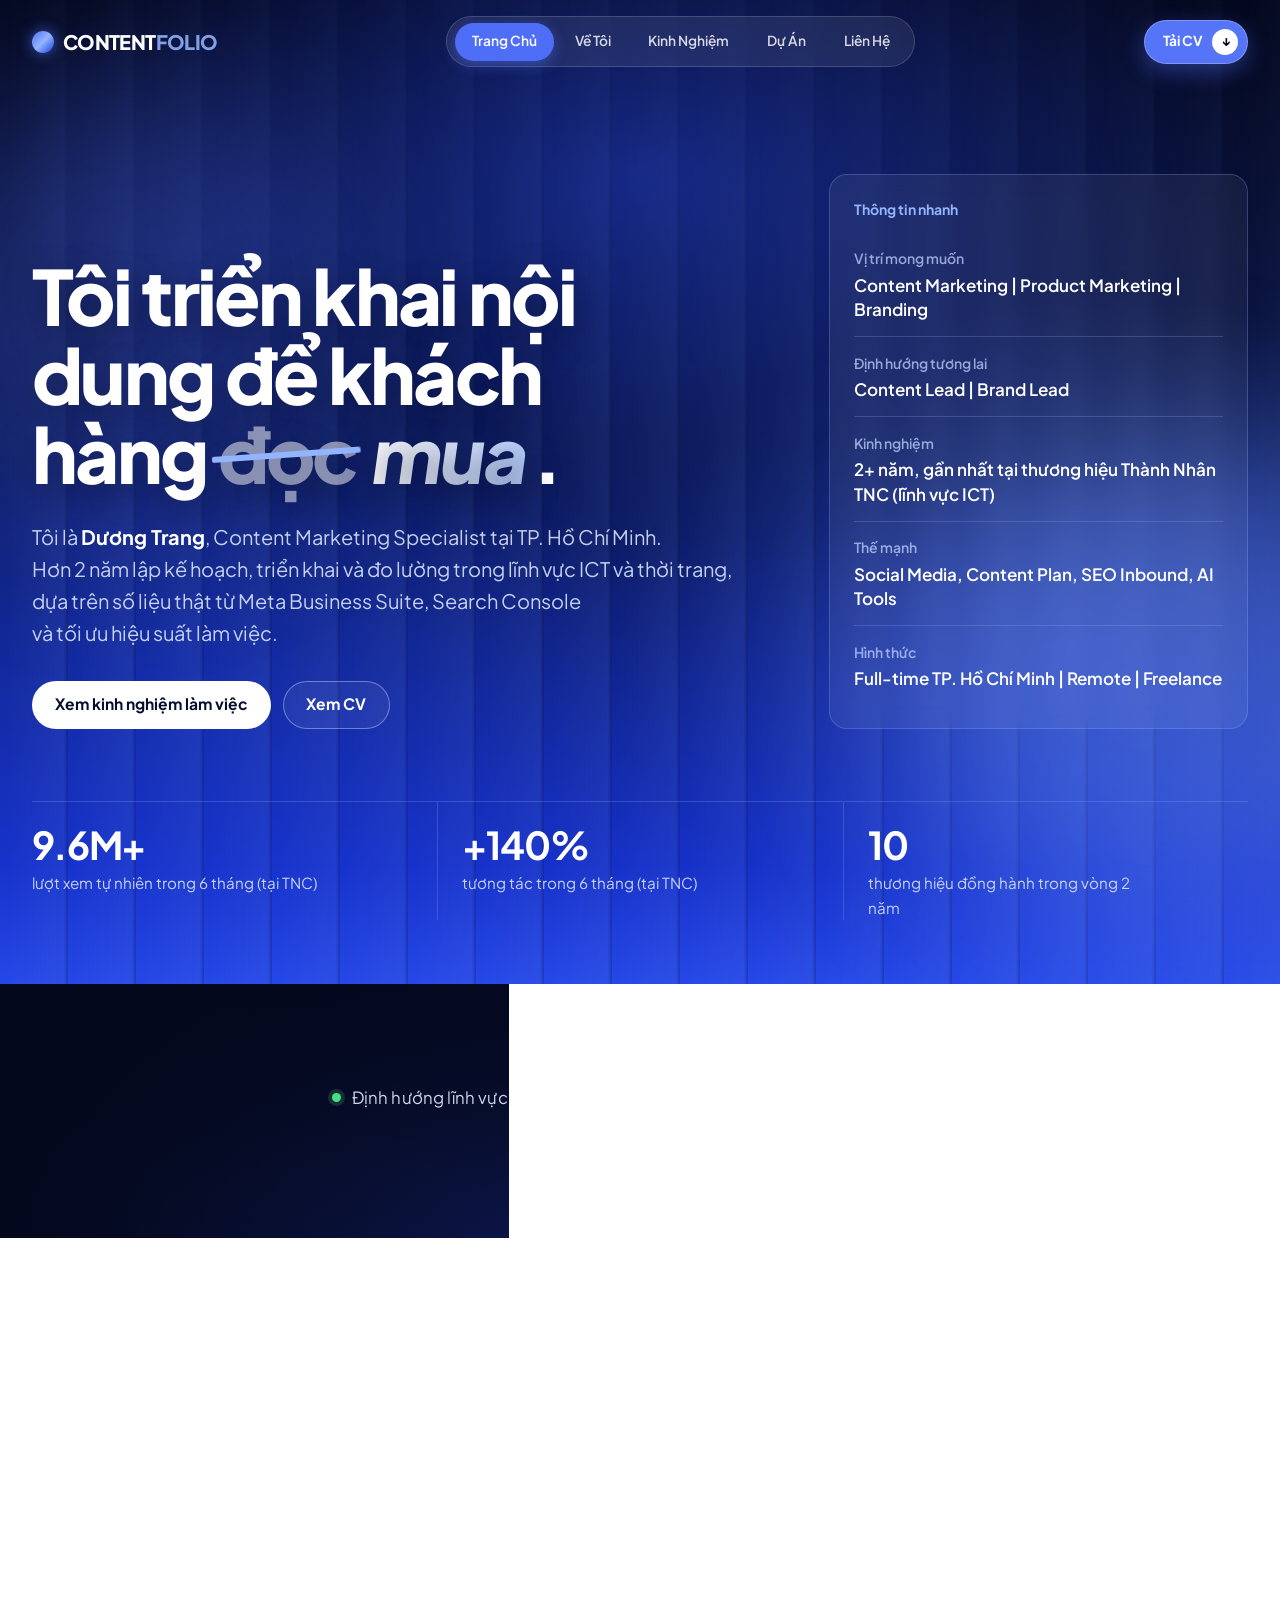
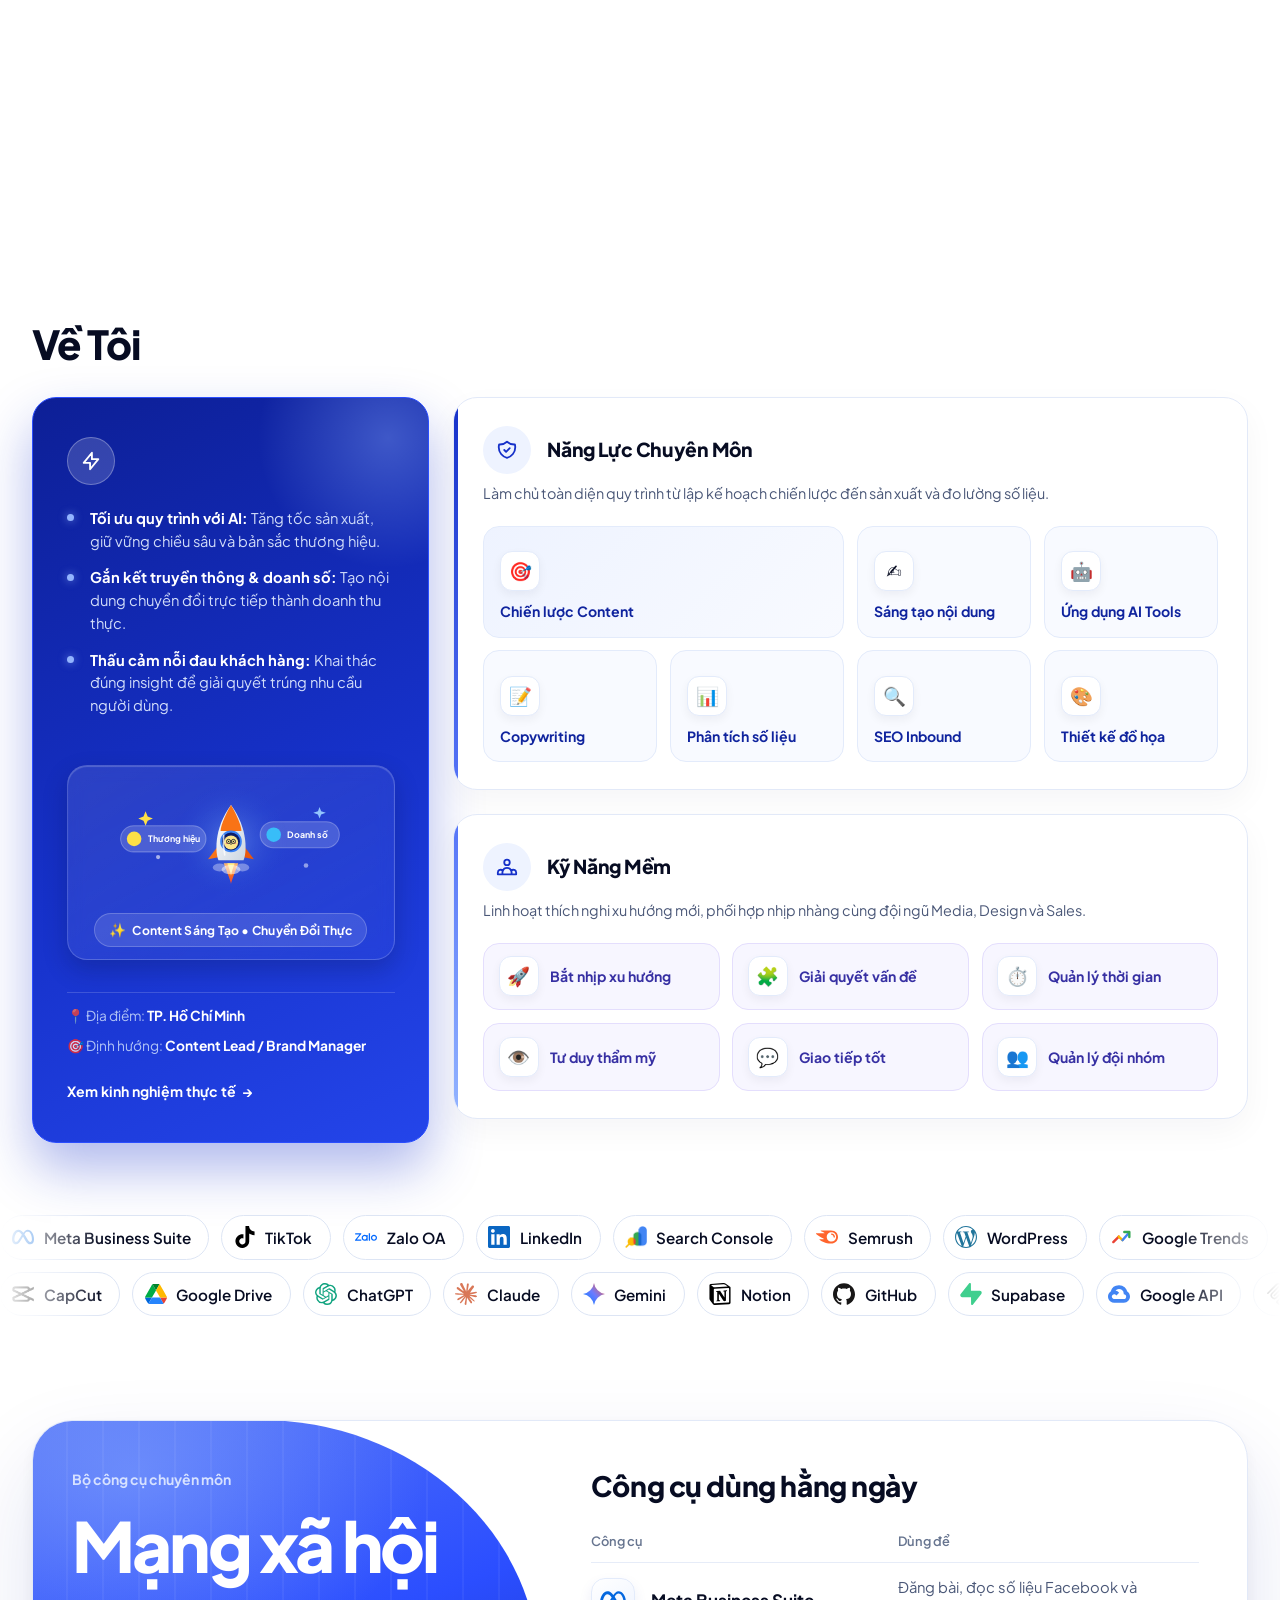
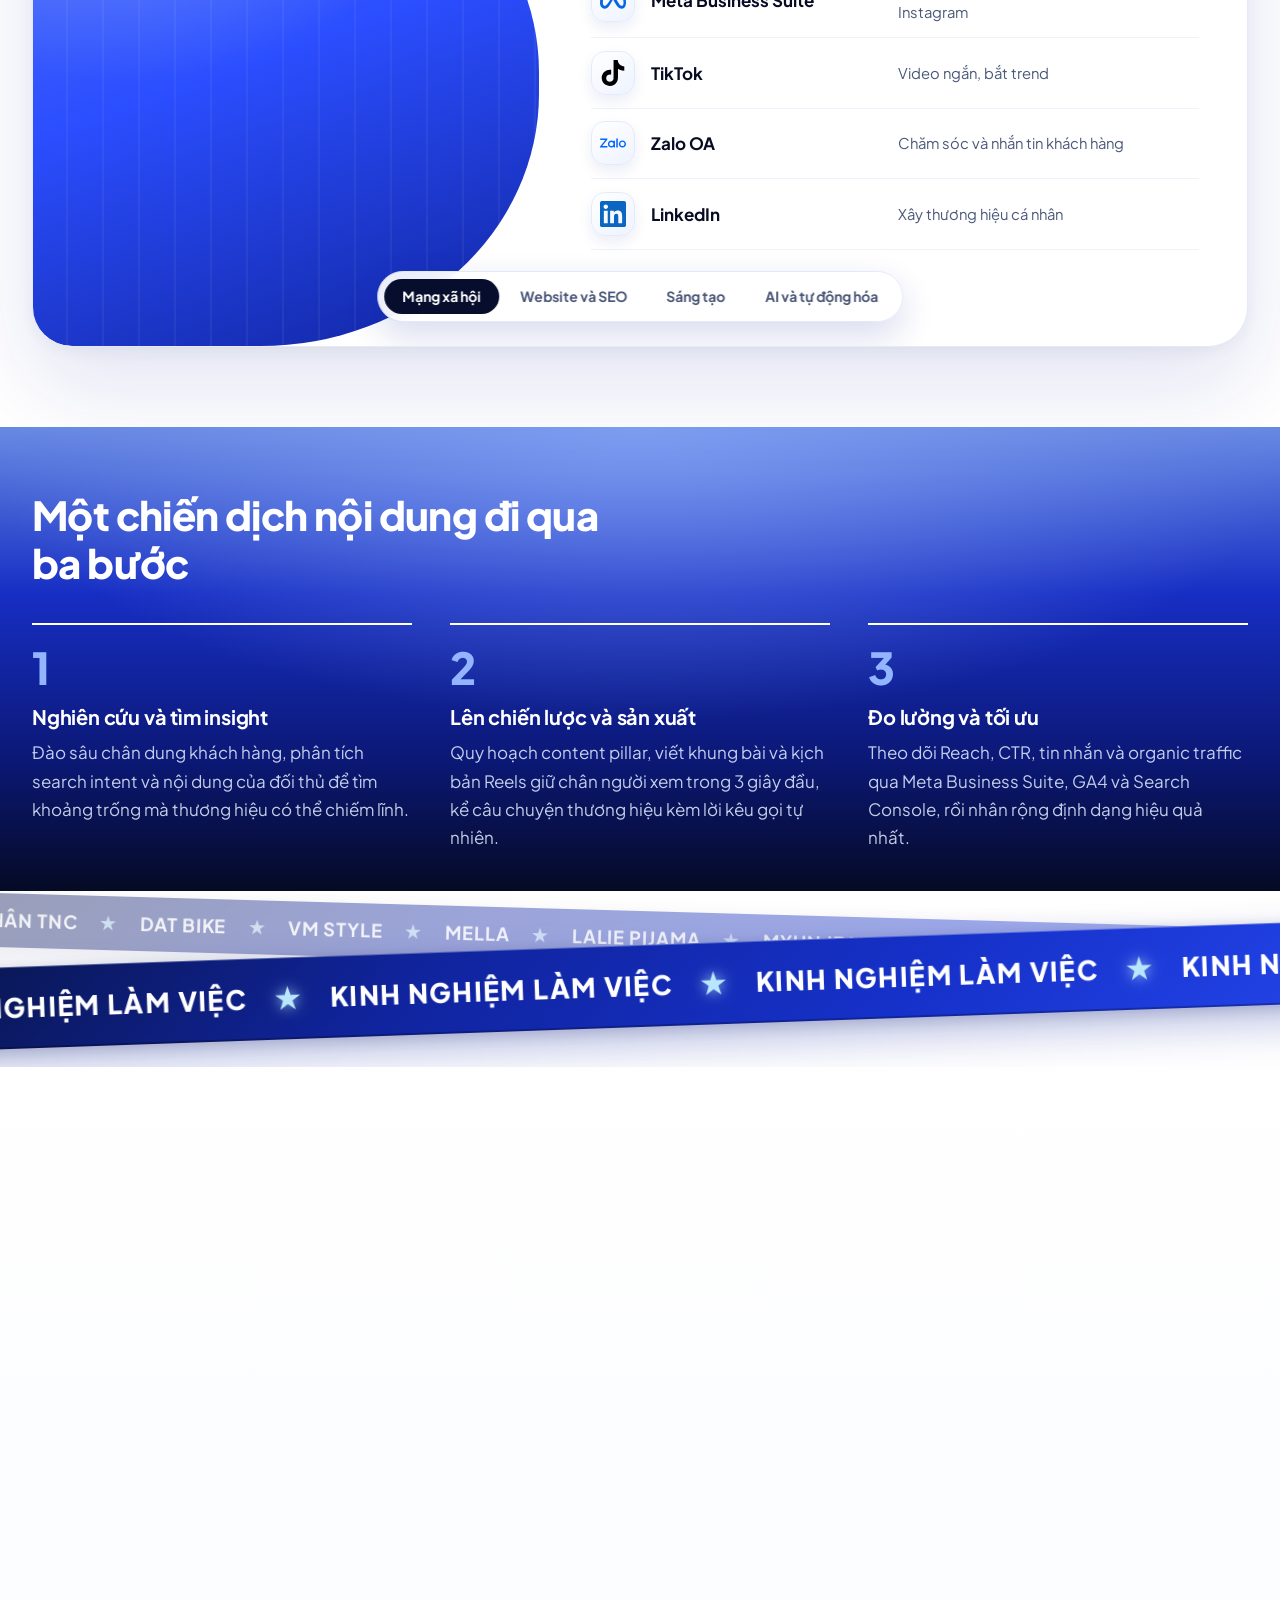
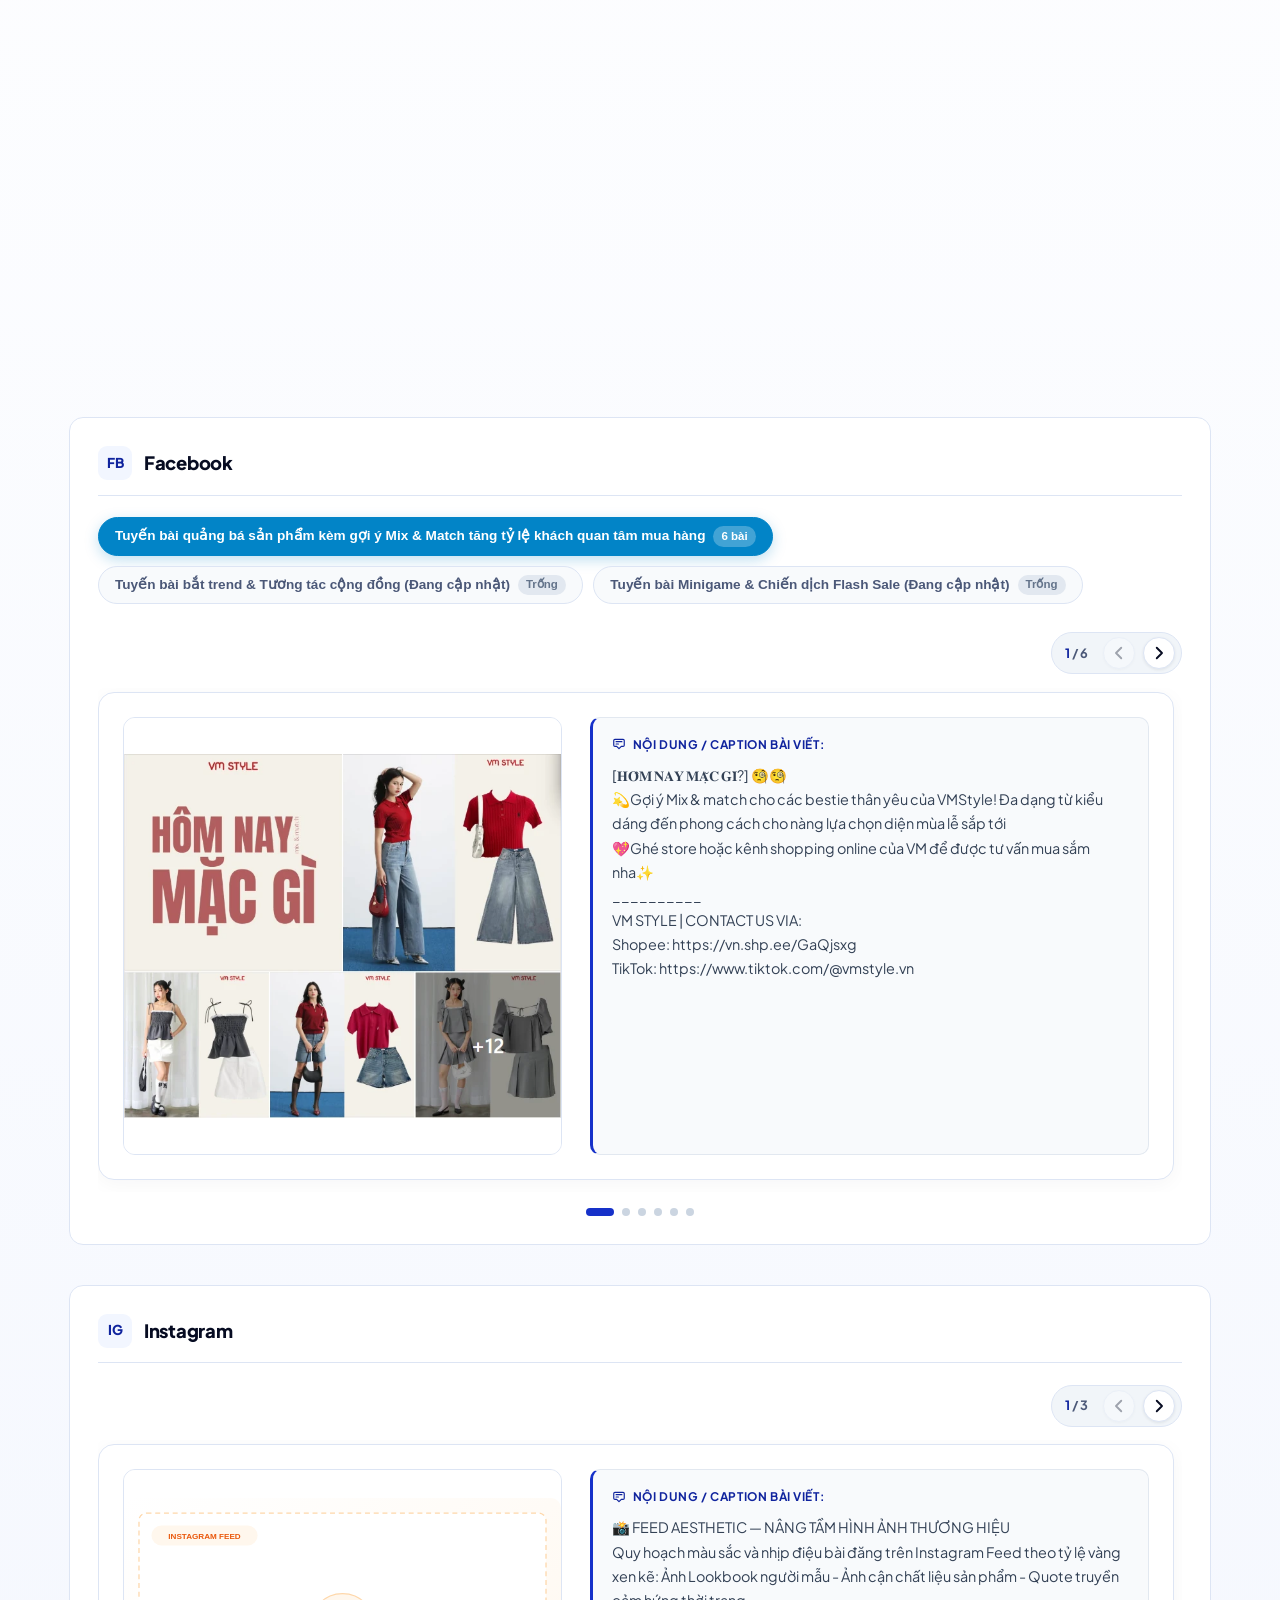
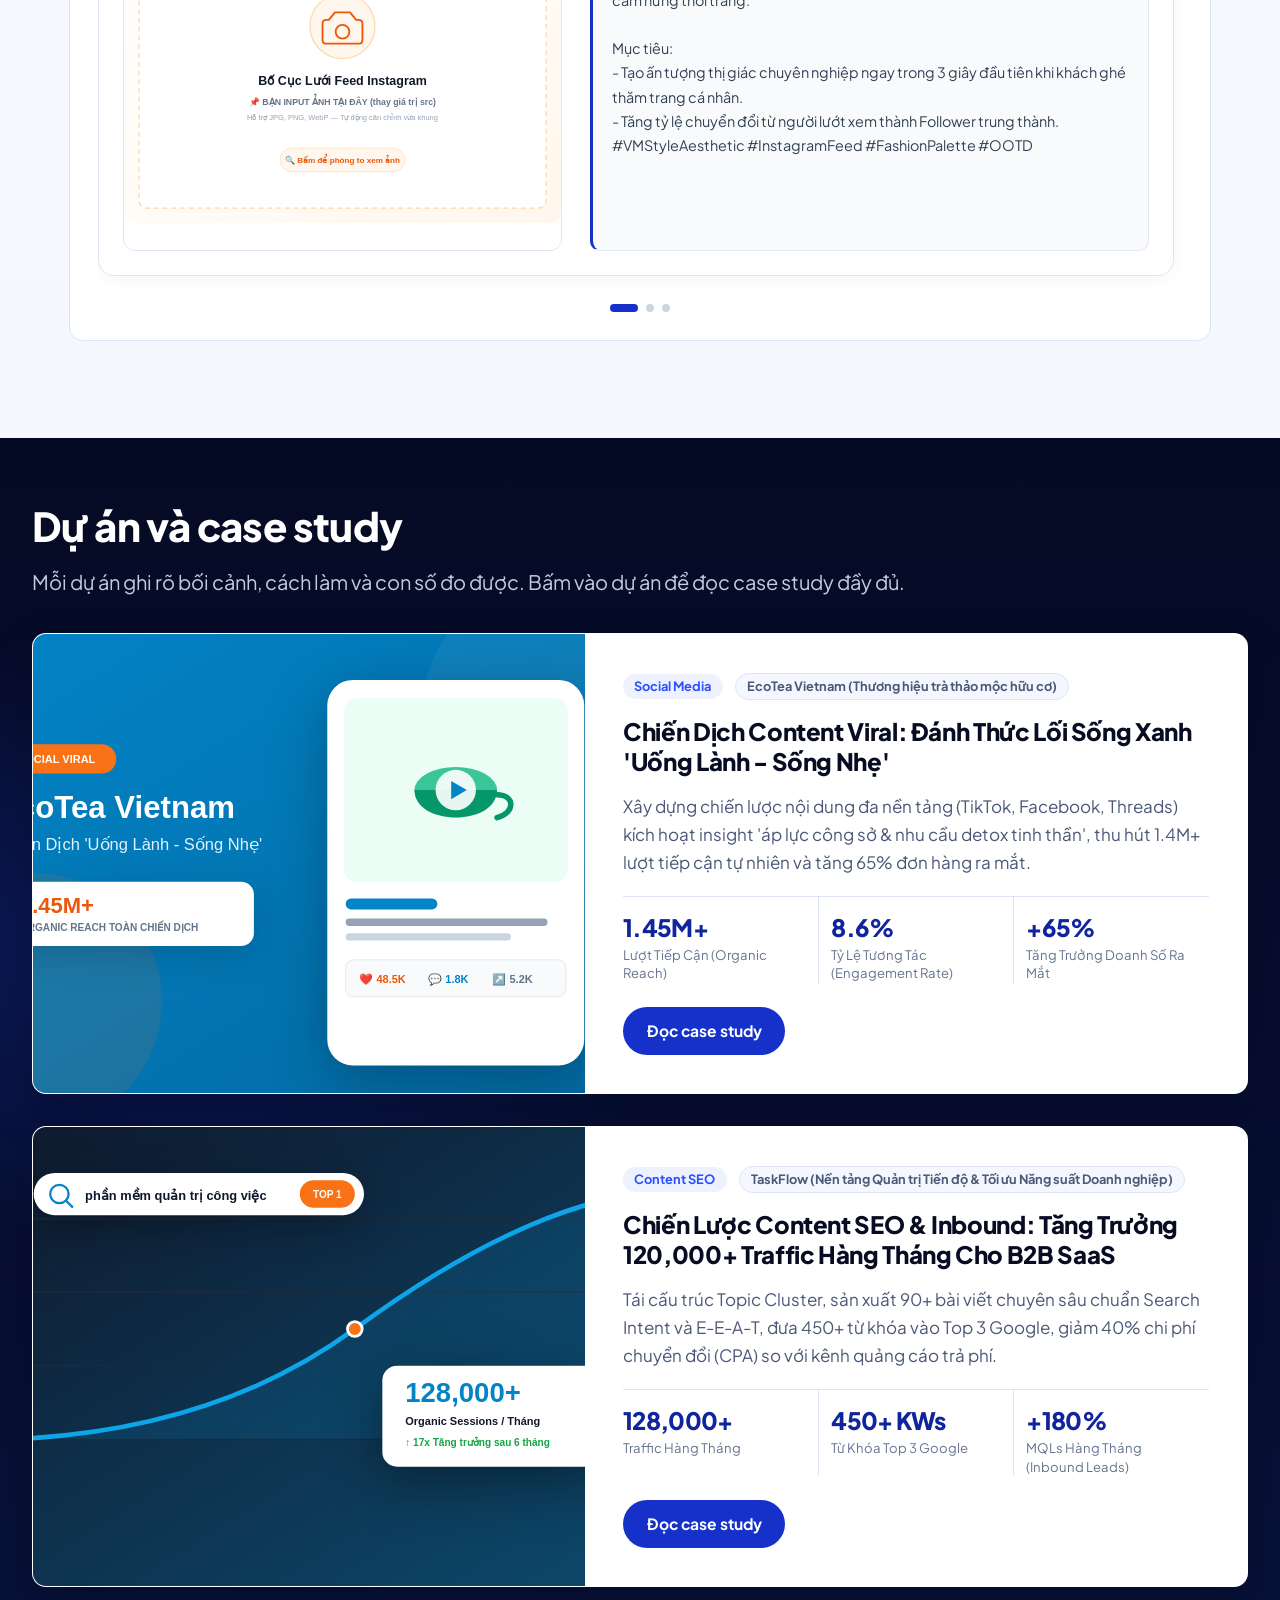
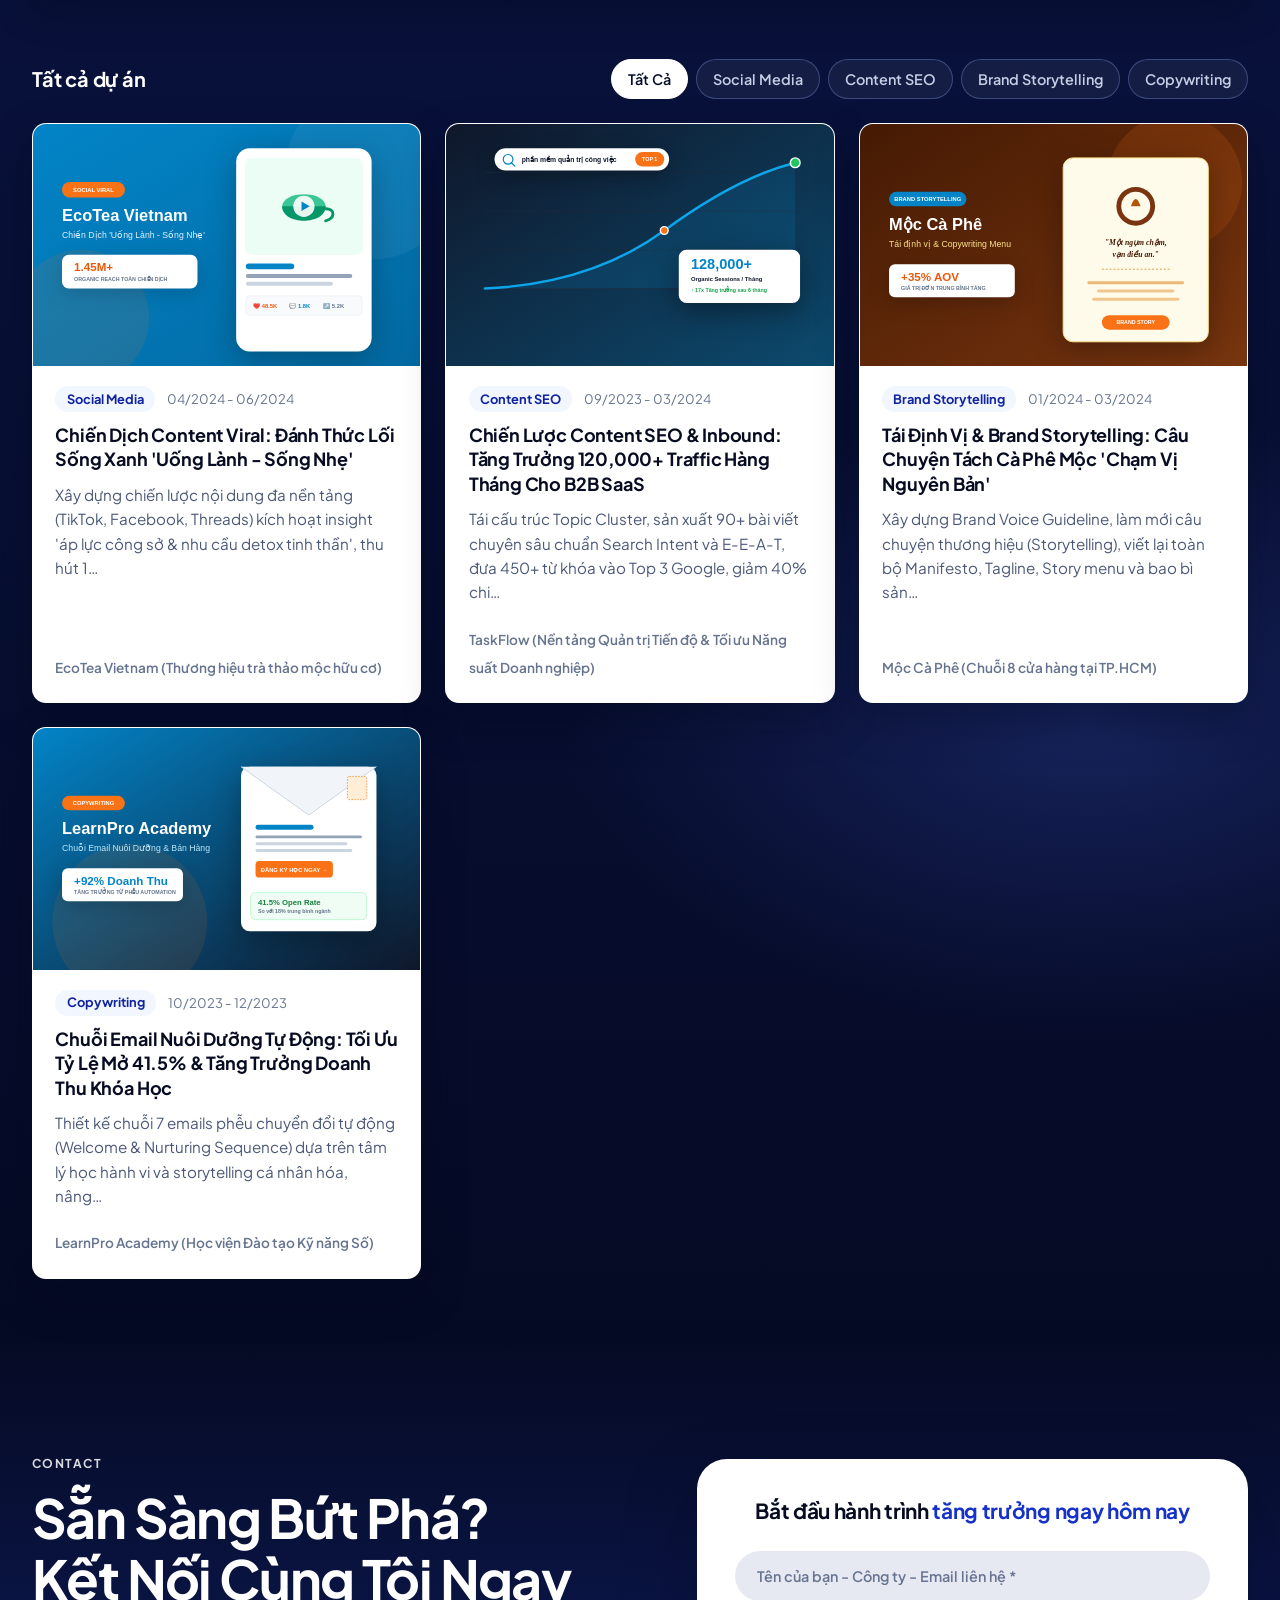
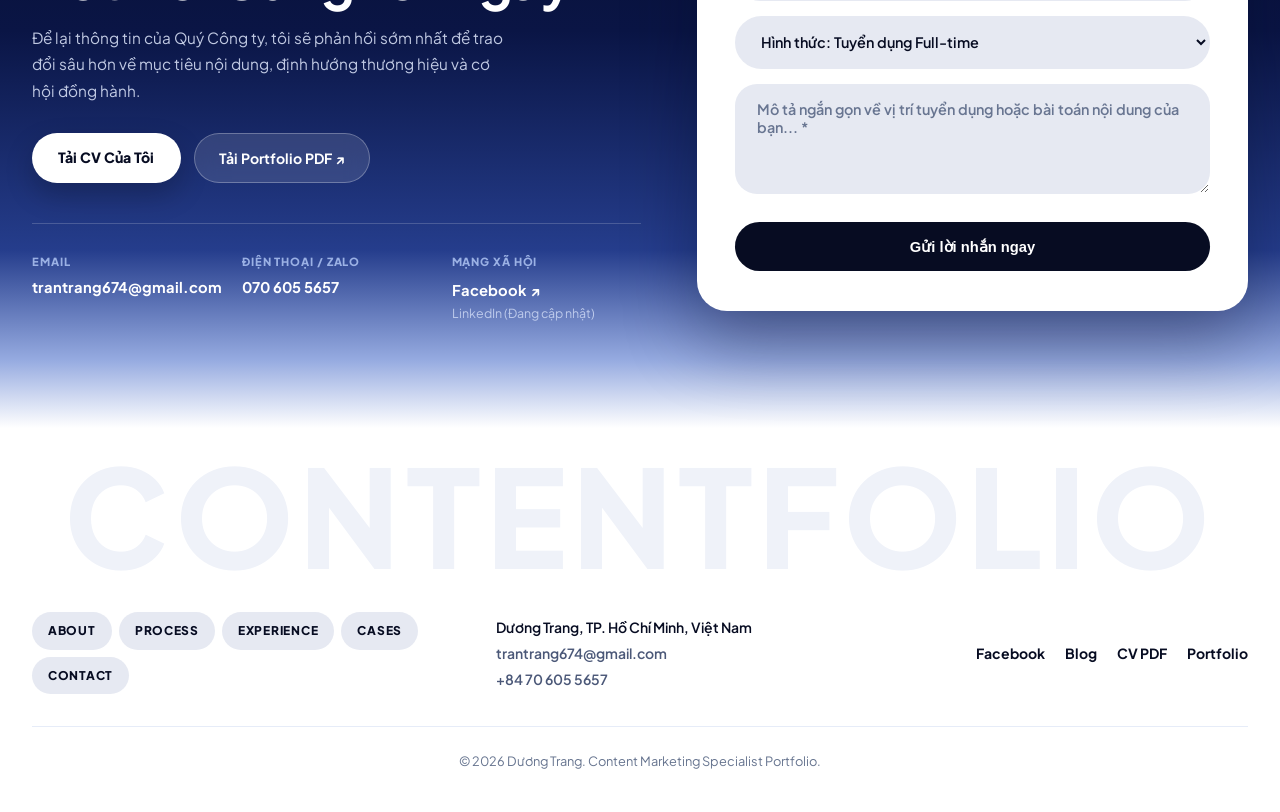
==== commit 8291e236: "." ====
--- a/frontend/index.html
+++ b/frontend/index.html
@@ -154,7 +154,7 @@
       </div>
 
       <!-- Ảnh chân dung đã tách nền -->
-      <img class="showcase-portrait" src="assets/images/duong-trang.png?v=4" alt="Chân dung Dương Trang, Content Marketing Specialist" width="1024" height="1024">
+      <img class="showcase-portrait" src="assets/images/duong-trang.webp?v=5" alt="Chân dung Dương Trang, Content Marketing Specialist" width="1024" height="1024">
 
       <div class="wrap showcase-bottom">
         <div class="showcase-intro">
@@ -344,13 +344,13 @@
                 <li class="store-row" data-group="social"><span class="store-ico"><img src="assets/images/logos/tiktok.svg" alt="" width="24" height="24" loading="lazy"></span><span class="store-name">TikTok</span><span class="store-use">Video ngắn, bắt trend</span></li>
                 <li class="store-row" data-group="social"><span class="store-ico"><img src="assets/images/logos/zalo.svg" alt="" width="24" height="24" loading="lazy"></span><span class="store-name">Zalo OA</span><span class="store-use">Chăm sóc và nhắn tin khách hàng</span></li>
                 <li class="store-row" data-group="social"><span class="store-ico"><img src="assets/images/logos/linkedin.svg" alt="" width="24" height="24" loading="lazy"></span><span class="store-name">LinkedIn</span><span class="store-use">Xây thương hiệu cá nhân</span></li>
-                <li class="store-row" data-group="seo" hidden><span class="store-ico"><img src="assets/images/logos/googlesearchconsole.png?v=3" alt="Search Console" width="24" height="24" loading="lazy"></span><span class="store-name">Search Console</span><span class="store-use">Theo dõi từ khóa và traffic</span></li>
+                <li class="store-row" data-group="seo" hidden><span class="store-ico"><img src="assets/images/logos/googlesearchconsole.webp?v=4" alt="Search Console" width="24" height="24" loading="lazy"></span><span class="store-name">Search Console</span><span class="store-use">Theo dõi từ khóa và traffic</span></li>
                 <li class="store-row" data-group="seo" hidden><span class="store-ico"><img src="assets/images/logos/semrush.svg" alt="" width="24" height="24" loading="lazy"></span><span class="store-name">Semrush</span><span class="store-use">Nghiên cứu từ khóa, đối thủ</span></li>
                 <li class="store-row" data-group="seo" hidden><span class="store-ico"><img src="assets/images/logos/wordpress.svg" alt="" width="24" height="24" loading="lazy"></span><span class="store-name">WordPress</span><span class="store-use">Đăng bài chuẩn SEO</span></li>
                 <li class="store-row" data-group="seo" hidden><span class="store-ico"><img src="assets/images/logos/googletrends.svg" alt="" width="24" height="24" loading="lazy"></span><span class="store-name">Google Trends</span><span class="store-use">Bắt xu hướng tìm kiếm</span></li>
-                <li class="store-row" data-group="creative" hidden><span class="store-ico"><img src="assets/images/logos/canva.png?v=3" alt="Canva" width="24" height="24" loading="lazy"></span><span class="store-name">Canva</span><span class="store-use">Thiết kế ấn phẩm nhanh</span></li>
-                <li class="store-row" data-group="creative" hidden><span class="store-ico"><img src="assets/images/logos/adobeillustrator.png?v=3" alt="Illustrator" width="24" height="24" loading="lazy"></span><span class="store-name">Illustrator</span><span class="store-use">Thiết kế đồ họa</span></li>
-                <li class="store-row" data-group="creative" hidden><span class="store-ico"><img src="assets/images/logos/capcut.png?v=3" alt="CapCut" width="24" height="24" loading="lazy"></span><span class="store-name">CapCut</span><span class="store-use">Dựng video Reels, TikTok</span></li>
+                <li class="store-row" data-group="creative" hidden><span class="store-ico"><img src="assets/images/logos/canva.webp?v=4" alt="Canva" width="24" height="24" loading="lazy"></span><span class="store-name">Canva</span><span class="store-use">Thiết kế ấn phẩm nhanh</span></li>
+                <li class="store-row" data-group="creative" hidden><span class="store-ico"><img src="assets/images/logos/adobeillustrator.webp?v=4" alt="Illustrator" width="24" height="24" loading="lazy"></span><span class="store-name">Illustrator</span><span class="store-use">Thiết kế đồ họa</span></li>
+                <li class="store-row" data-group="creative" hidden><span class="store-ico"><img src="assets/images/logos/capcut.webp?v=4" alt="CapCut" width="24" height="24" loading="lazy"></span><span class="store-name">CapCut</span><span class="store-use">Dựng video Reels, TikTok</span></li>
                 <li class="store-row" data-group="creative" hidden><span class="store-ico"><img src="assets/images/logos/googledrive.svg" alt="" width="24" height="24" loading="lazy"></span><span class="store-name">Google Drive</span><span class="store-use">Lưu trữ và cộng tác</span></li>
                 <li class="store-row" data-group="ai" hidden><span class="store-ico"><img src="assets/images/logos/openai.svg" alt="" width="24" height="24" loading="lazy"></span><span class="store-name">ChatGPT</span><span class="store-use">Lên ý tưởng, viết nháp</span></li>
                 <li class="store-row" data-group="ai" hidden><span class="store-ico"><img src="assets/images/logos/claude.svg" alt="" width="24" height="24" loading="lazy"></span><span class="store-name">Claude</span><span class="store-use">Biên tập, tóm tắt tài liệu</span></li>
--- a/frontend/assets/css/site.css
+++ b/frontend/assets/css/site.css
@@ -226,14 +226,15 @@
 .hero-results span { color: var(--ink-2); font-size: .95rem; max-width: 26ch; }
 
 /* ---------- Sections ---------- */
-.section { padding: clamp(4rem, 9vw, 7rem) 0; }
+.section { padding: clamp(2.5rem, 5vw, 4.25rem) 0; }
 .section-mist { background: var(--mist); }
-.section-title { margin-bottom: clamp(2rem, 4vw, 3rem); }
-.section-intro { margin-bottom: clamp(2rem, 4vw, 3rem); }
+.section-title { margin-bottom: clamp(1.5rem, 3vw, 2.25rem); }
+.section-intro { margin-bottom: clamp(1.5rem, 3vw, 2.25rem); }
 .section-intro .lead { margin-top: 1rem; }
 
-/* About */
-.about-title-row { margin-bottom: clamp(2rem, 4vw, 3rem); }
+/* About - thu hẹp khoảng cách với section trước */
+#about.section { padding-top: clamp(1.5rem, 3vw, 2.25rem); }
+.about-title-row { margin-bottom: clamp(1.25rem, 2.5vw, 1.85rem); }
 .about-title-row .section-title { margin-bottom: 0; }
 .split { display: grid; grid-template-columns: minmax(0, 5fr) minmax(0, 6fr); gap: clamp(2rem, 5vw, 5rem); align-items: start; }
 .split-body { padding-top: .4rem; }
@@ -277,10 +278,15 @@
 .step-num { display: block; font-size: 2.75rem; font-weight: 800; line-height: 1; color: var(--blue); letter-spacing: -0.04em; margin-bottom: 1rem; }
 .step .h3 { margin-bottom: .6rem; }
 .step p { color: var(--ink-2); }
+#process.section { padding-bottom: clamp(1.75rem, 3.5vw, 2.5rem); }
 
 /* ---------- Experience (ghi đè experience.css cho đồng bộ) ---------- */
-.vm-exp-section { background: var(--paper); }
-.vm-exp-section .wrap > .section-intro { margin-bottom: clamp(2rem, 4vw, 3rem); }
+.vm-exp-section {
+  background: var(--paper);
+  padding-top: 0 !important;
+  padding-bottom: clamp(2.5rem, 5vw, 3.75rem) !important;
+}
+.vm-exp-section .wrap > .section-intro { margin-bottom: clamp(1.5rem, 3vw, 2.25rem); }
 
 /* ========== DẢI NGANG CHẠY ĐỘNG KINH NGHIỆM (DYNAMIC RUNNING TAPE) ========== */
 .exp-tape-container {
@@ -288,7 +294,7 @@
   width: 100vw;
   margin-left: calc(50% - 50vw);
   margin-right: calc(50% - 50vw);
-  padding: 3.5rem 0 4.5rem;
+  padding: 1.25rem 0 2.5rem;
   overflow: hidden;
   user-select: none;
 }
@@ -381,7 +387,7 @@
 
 @media (max-width: 640px) {
   .exp-tape-container {
-    padding: 2.2rem 0 3rem;
+    padding: 0.85rem 0 1.85rem;
   }
   .exp-tape-secondary {
     height: 42px;
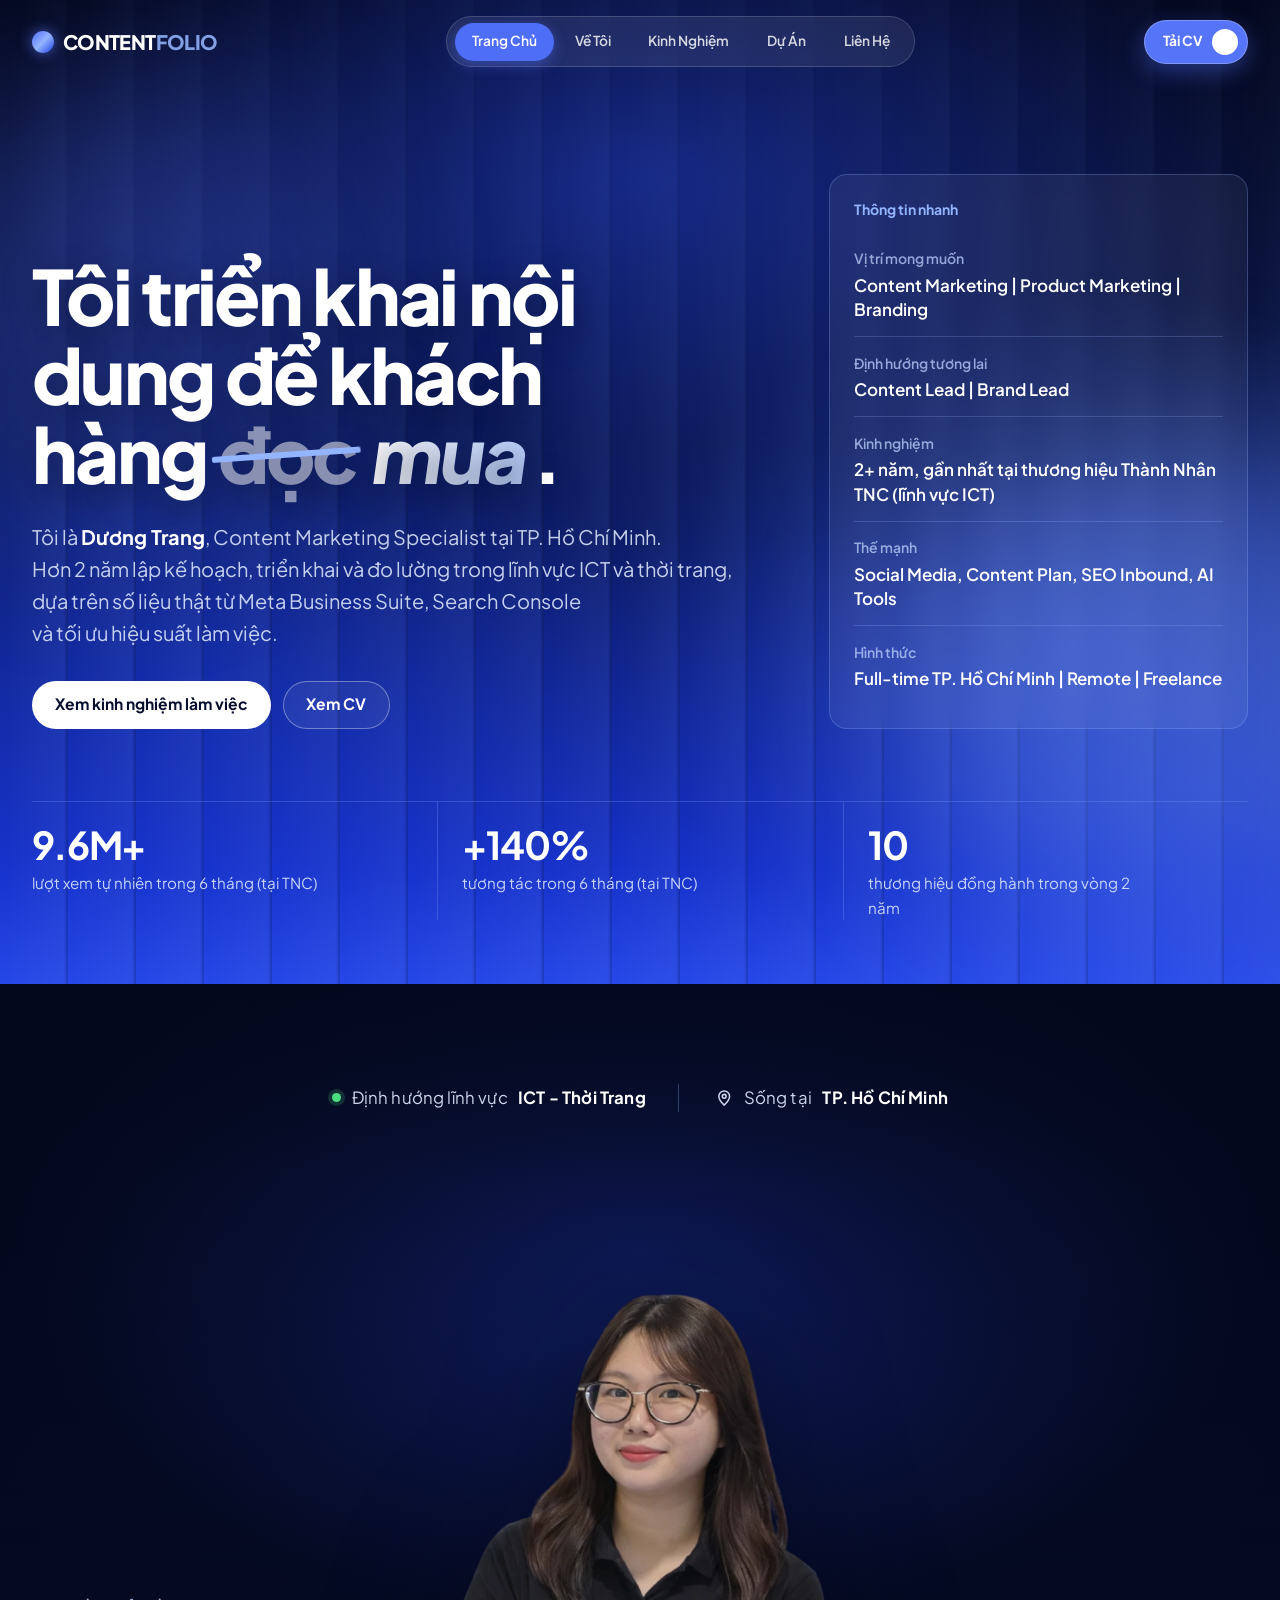
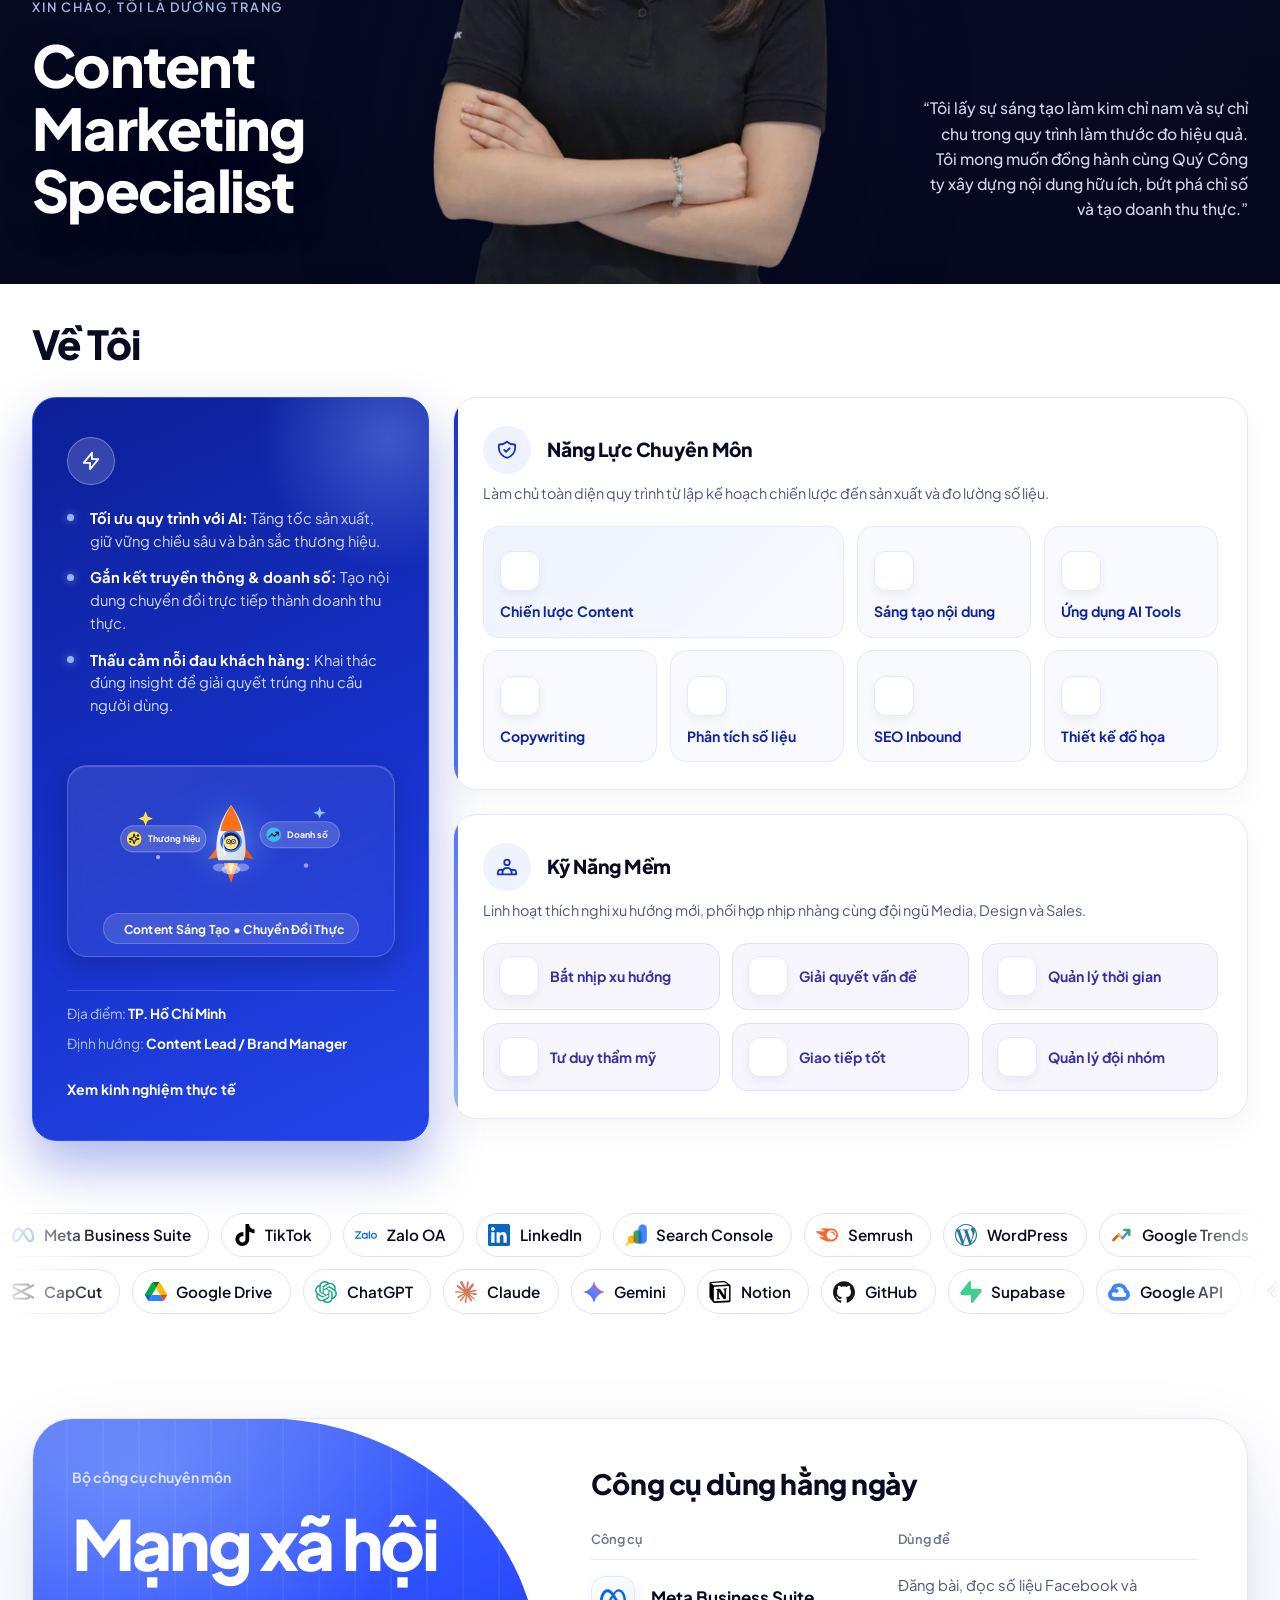
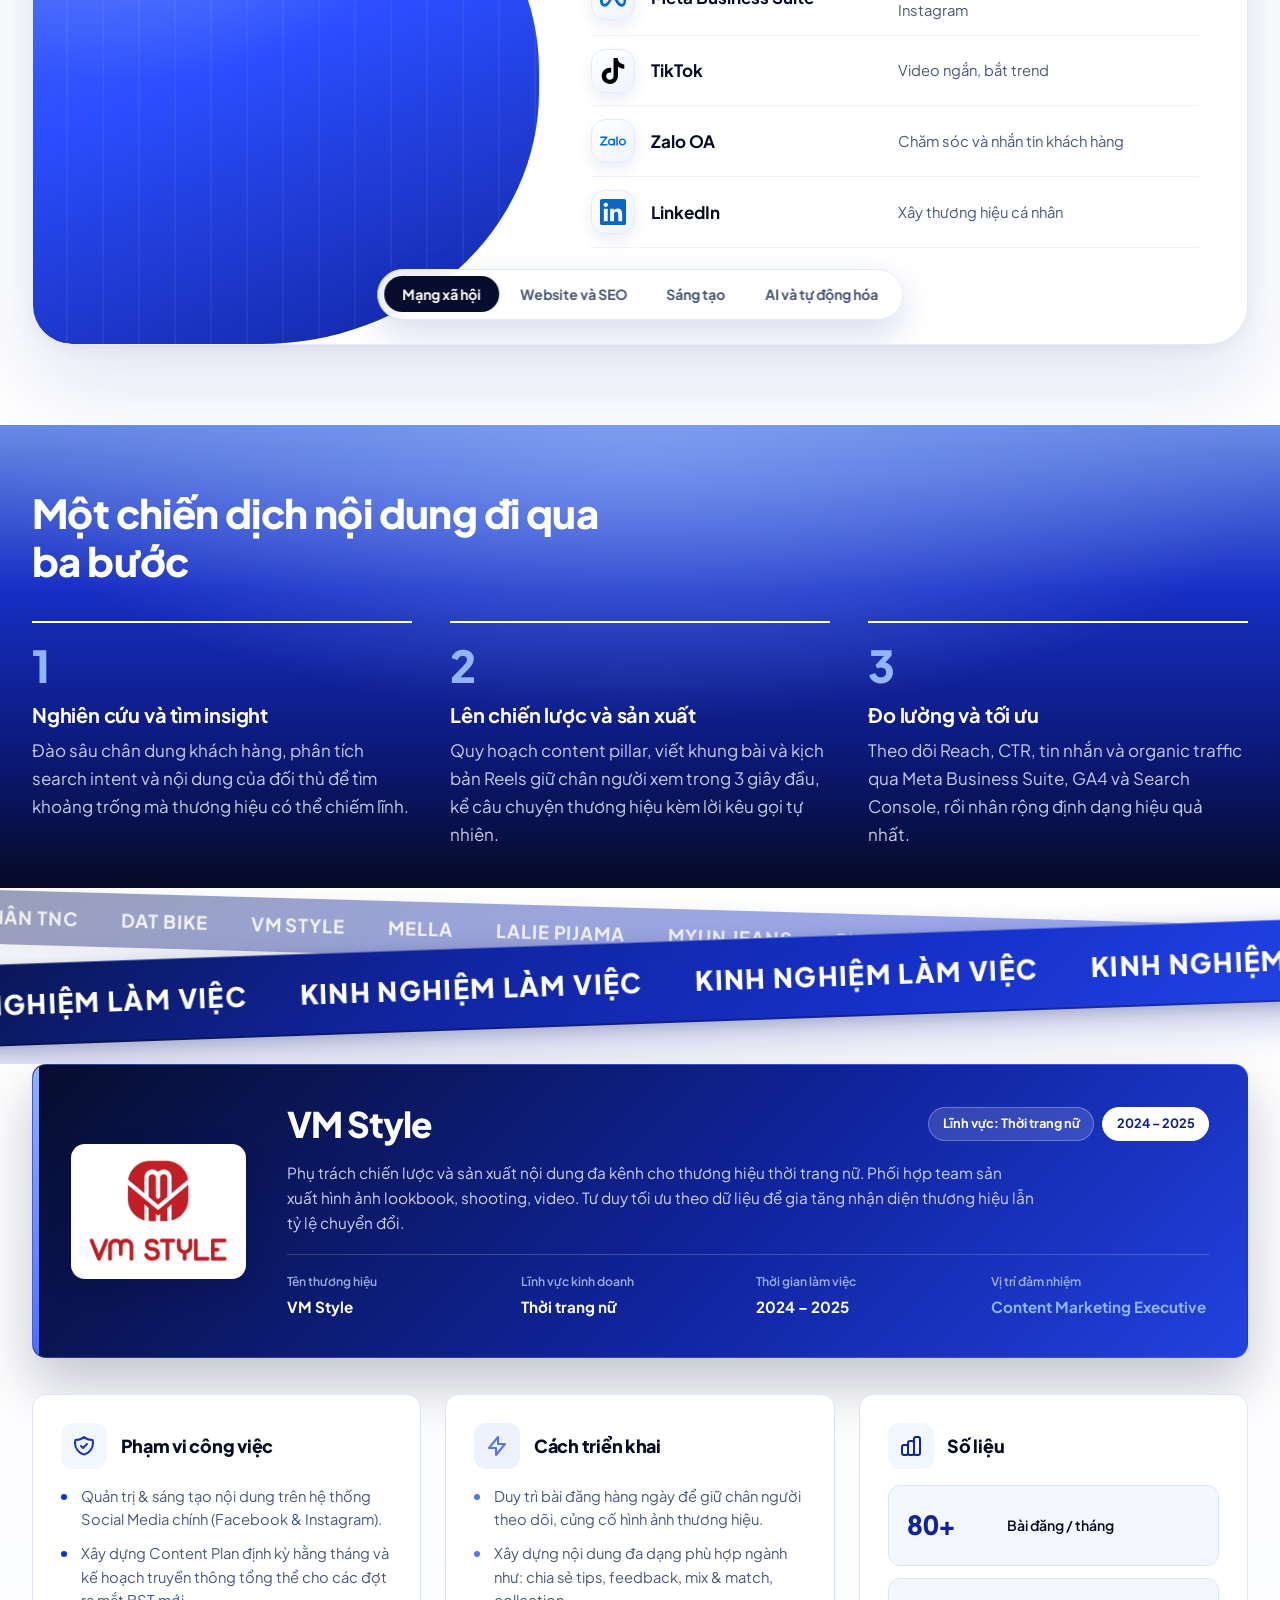
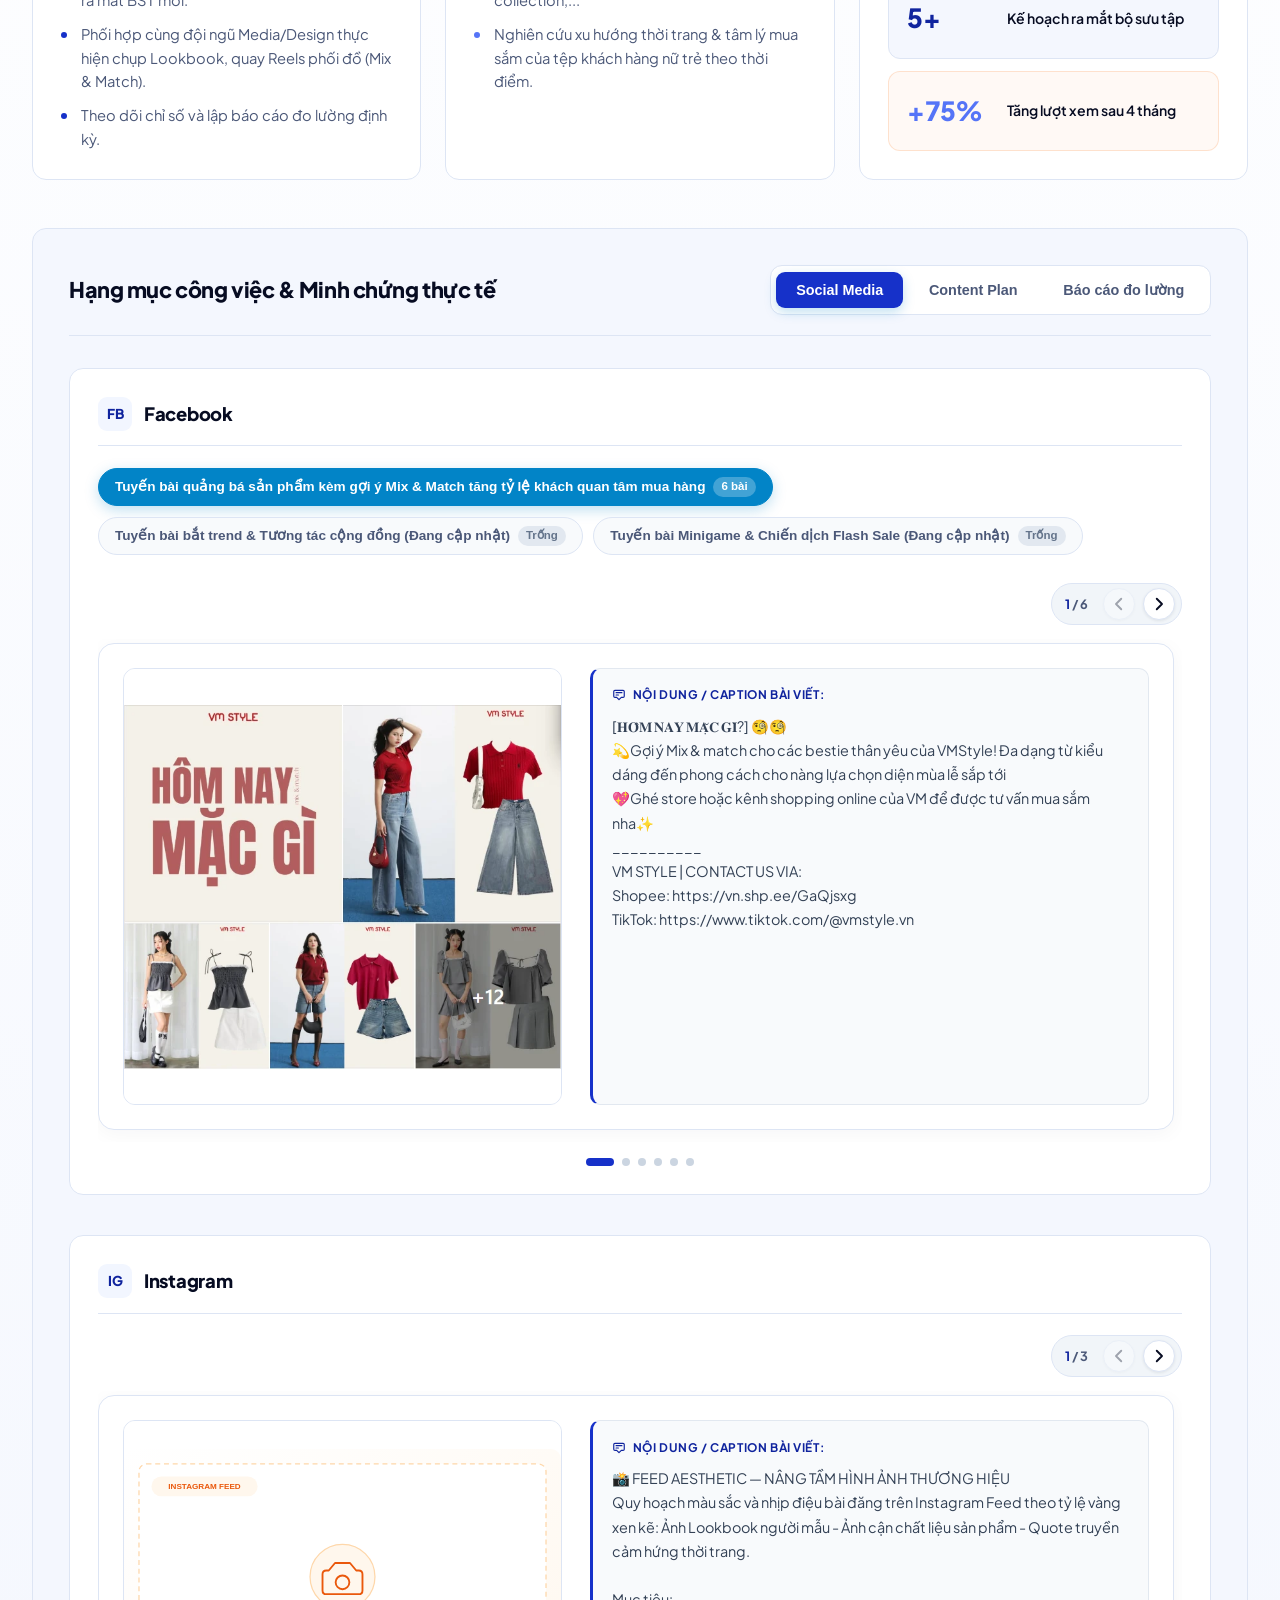
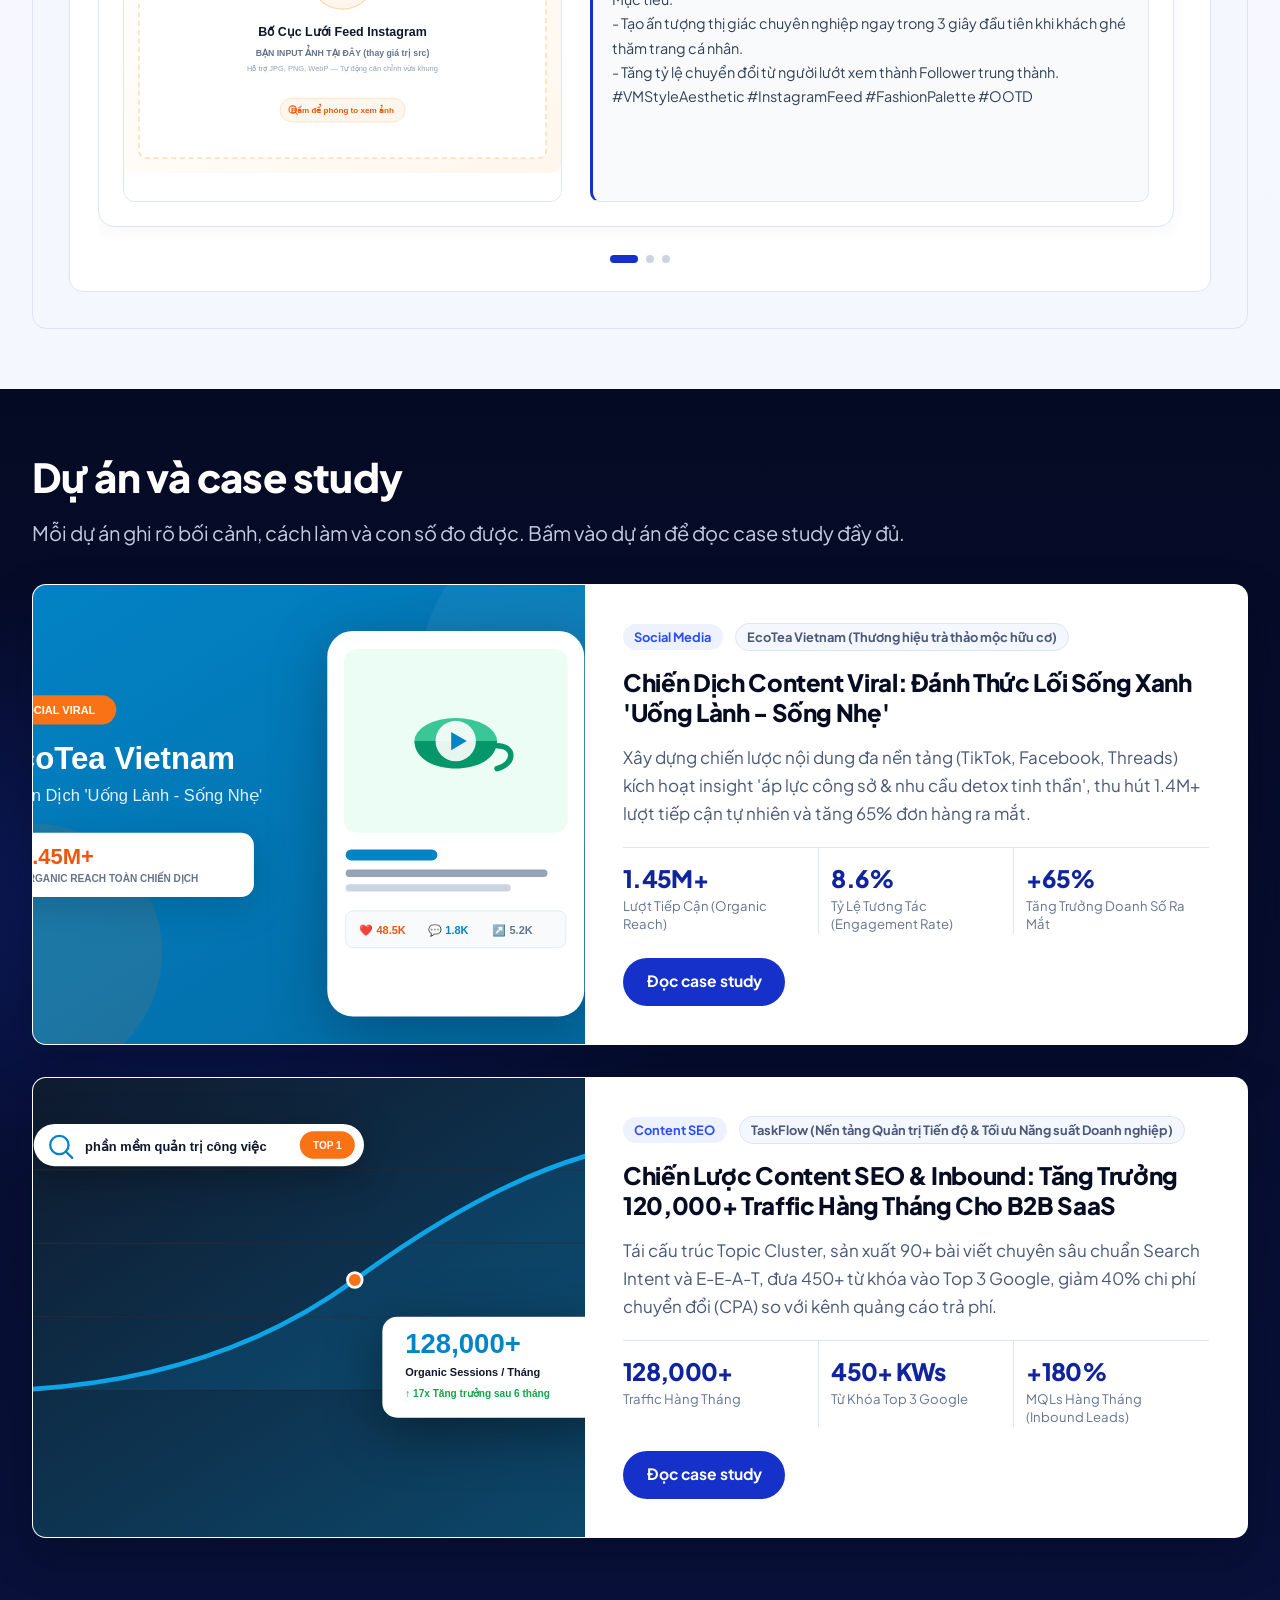
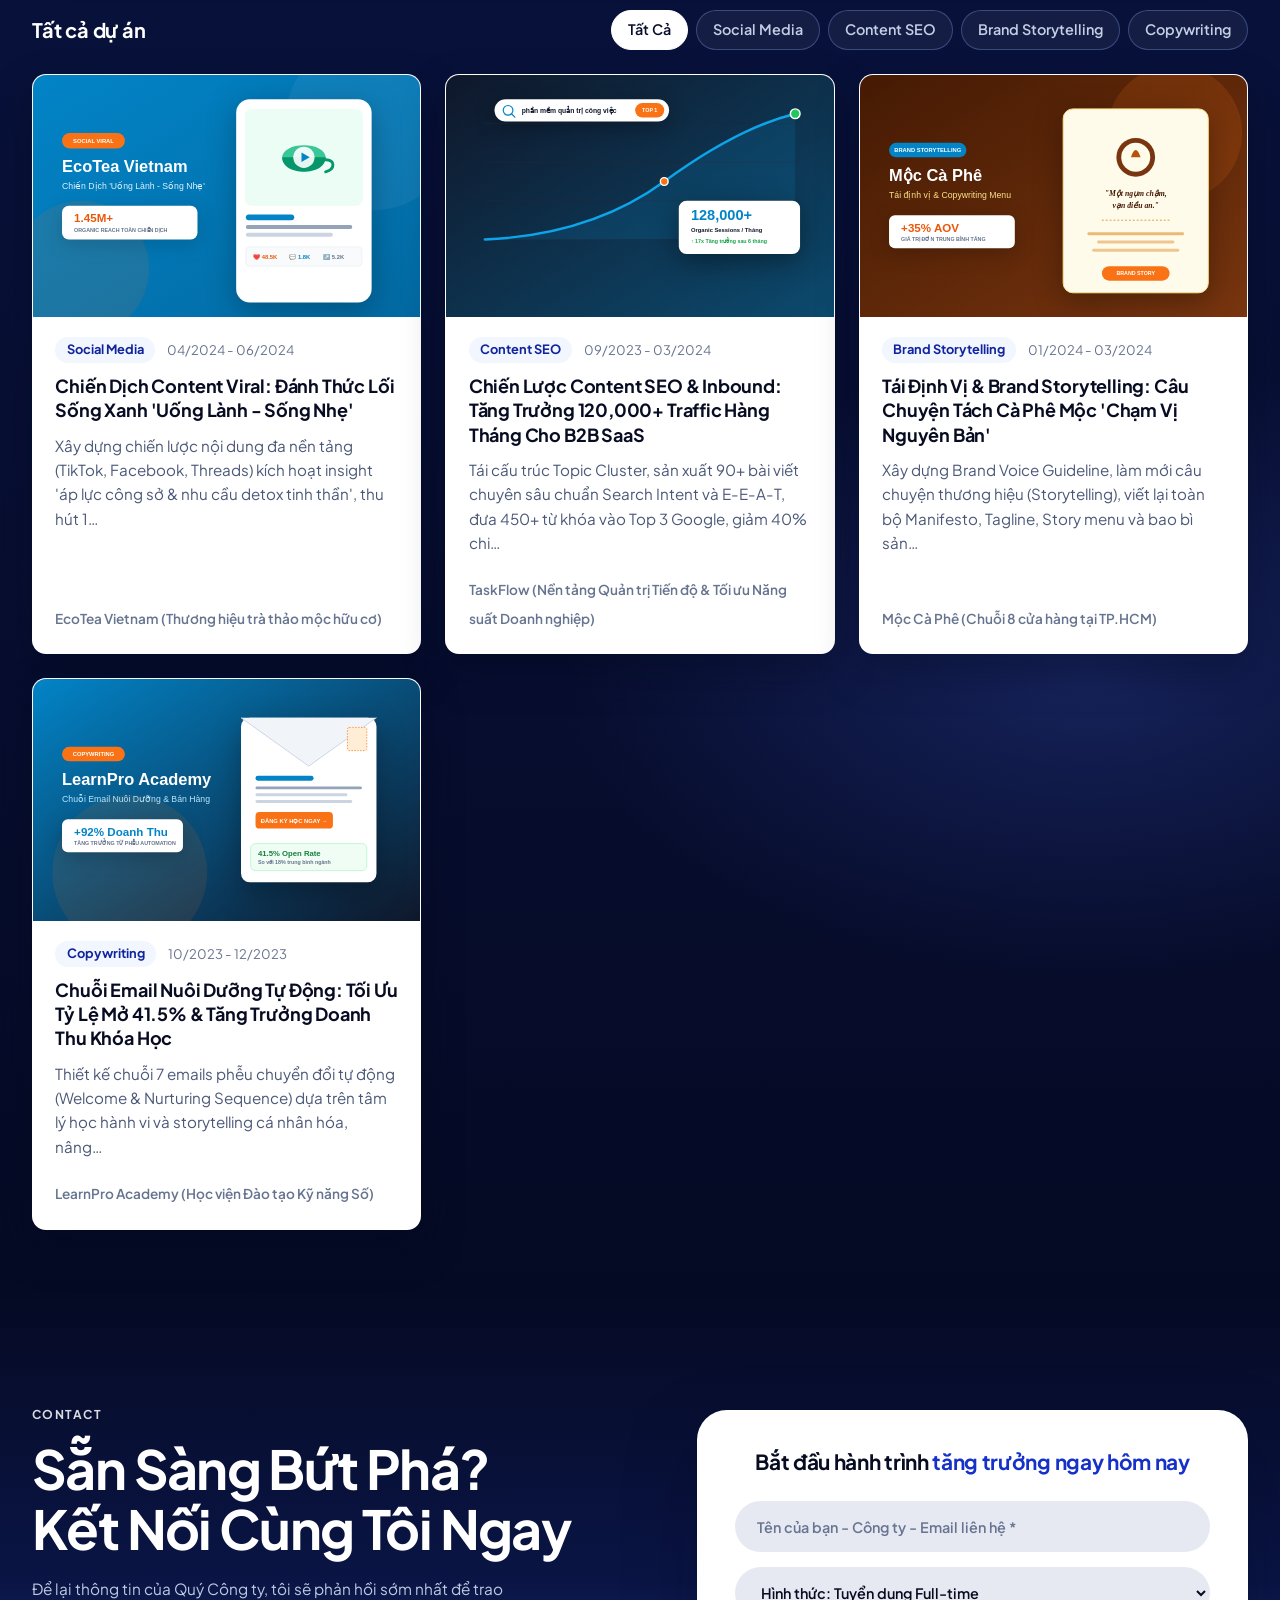
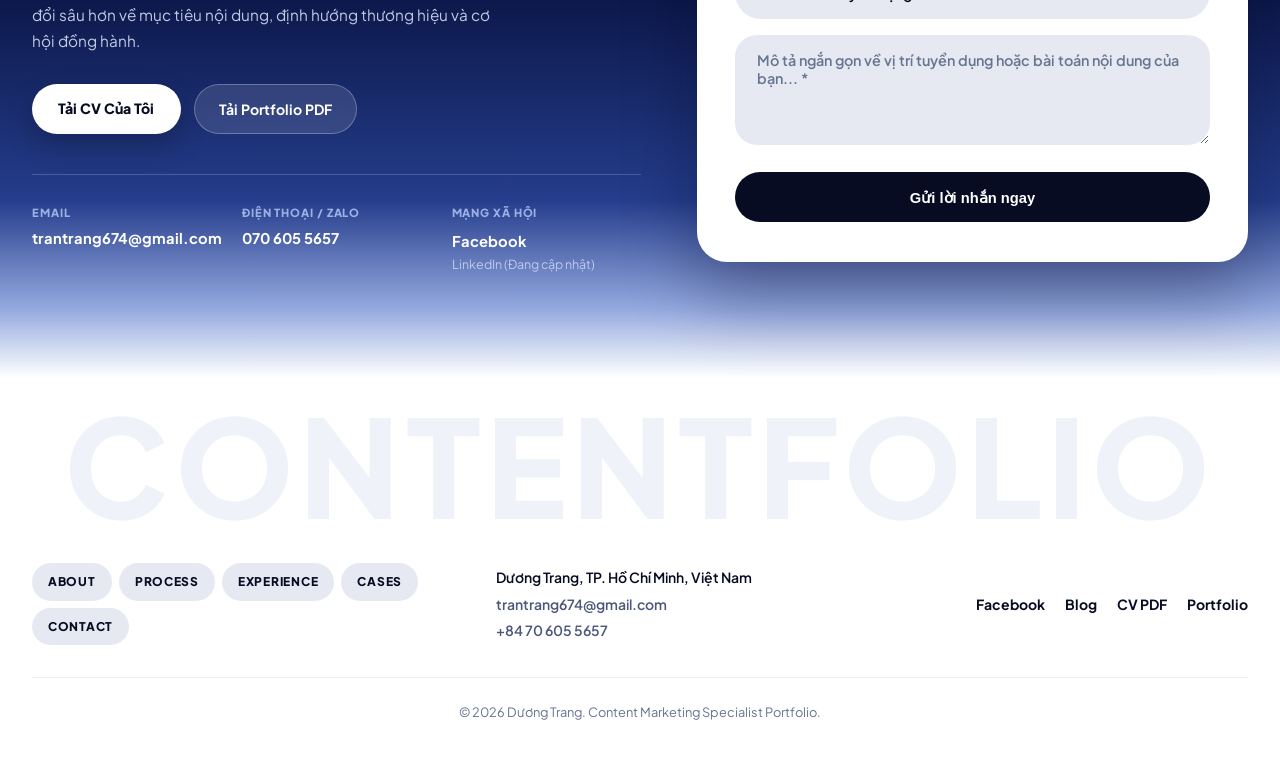
==== commit cf9009e3: "Responsive theo skill frontend-design và thay icon ký tự bằng icon Lucide Responsive: - Hết cuộn nga" ====
--- a/frontend/index.html
+++ b/frontend/index.html
@@ -19,9 +19,9 @@
   <link rel="preconnect" href="https://fonts.gstatic.com" crossorigin>
   <link href="https://fonts.googleapis.com/css2?family=Plus+Jakarta+Sans:ital,wght@0,400;0,500;0,600;0,700;0,800;1,500&family=Playfair+Display:ital,wght@0,500;1,500&family=Dancing+Script:wght@600&display=swap" rel="stylesheet">
 
-  <link rel="stylesheet" href="assets/css/experience.css?v=1.1">
-  <link rel="stylesheet" href="assets/css/site.css?v=1.1">
-  <link rel="stylesheet" href="assets/css/legacy-sections.css?v=1.1">
+  <link rel="stylesheet" href="assets/css/experience.css?v=1.2">
+  <link rel="stylesheet" href="assets/css/site.css?v=1.2">
+  <link rel="stylesheet" href="assets/css/legacy-sections.css?v=1.3">
 
   <script src="https://cdn.jsdelivr.net/npm/marked@12.0.2/marked.min.js"></script>
 </head>
@@ -49,7 +49,7 @@
       <div class="nav-cta">
         <a href="assets/cv/CV-Content-Marketing.pdf" download class="btn-pill-glow">
           <span>Tải CV</span>
-          <span class="btn-circle-icon" aria-hidden="true">↓</span>
+          <span class="btn-circle-icon" aria-hidden="true"><i data-lucide="arrow-down" aria-hidden="true"></i></span>
         </a>
         <button class="mobile-toggle" aria-label="Mở menu điều hướng" aria-controls="nav-menu" aria-expanded="false">
           <svg width="22" height="22" fill="none" stroke="currentColor" viewBox="0 0 24 24" aria-hidden="true"><path stroke-linecap="round" stroke-linejoin="round" stroke-width="2" d="M4 6h16M4 12h16m-7 6h7"/></svg>
@@ -223,7 +223,7 @@
                 <g class="anim-orbit-left" transform="translate(14, 44)">
                   <rect width="82" height="25" rx="12.5" fill="rgba(255,255,255,0.16)" stroke="rgba(255,255,255,0.28)" stroke-width="1"/>
                   <circle cx="13" cy="12.5" r="7" fill="#fde047"/>
-                  <text x="13" y="16" font-size="9" text-anchor="middle">✨</text>
+                  <svg x="7.5" y="7" width="11" height="11" viewBox="0 0 24 24" fill="none" stroke="#1e293b" stroke-width="2.4" stroke-linecap="round" stroke-linejoin="round" aria-hidden="true"><path d="M9.937 15.5A2 2 0 0 0 8.5 14.063l-6.135-1.582a.5.5 0 0 1 0-.962L8.5 9.936A2 2 0 0 0 9.937 8.5l1.582-6.135a.5.5 0 0 1 .963 0L14.063 8.5A2 2 0 0 0 15.5 9.937l6.135 1.581a.5.5 0 0 1 0 .964L15.5 14.063a2 2 0 0 0-1.437 1.437l-1.582 6.135a.5.5 0 0 1-.963 0z"/><path d="M20 3v4"/><path d="M22 5h-4"/><path d="M4 17v2"/><path d="M5 18H3"/></svg>
                   <text x="26" y="16" font-family="'Plus Jakarta Sans', sans-serif" font-size="8.5" font-weight="700" fill="#ffffff">Thương hiệu</text>
                 </g>
 
@@ -231,7 +231,7 @@
                 <g class="anim-orbit-right" transform="translate(148, 40)">
                   <rect width="76" height="25" rx="12.5" fill="rgba(255,255,255,0.16)" stroke="rgba(255,255,255,0.28)" stroke-width="1"/>
                   <circle cx="13" cy="12.5" r="7" fill="#38bdf8"/>
-                  <text x="13" y="16" font-size="9" text-anchor="middle">📈</text>
+                  <svg x="7.5" y="7" width="11" height="11" viewBox="0 0 24 24" fill="none" stroke="#0f172a" stroke-width="2.6" stroke-linecap="round" stroke-linejoin="round" aria-hidden="true"><polyline points="22 7 13.5 15.5 8.5 10.5 2 17"/><polyline points="16 7 22 7 22 13"/></svg>
                   <text x="26" y="16" font-family="'Plus Jakarta Sans', sans-serif" font-size="8.5" font-weight="700" fill="#ffffff">Doanh số</text>
                 </g>
 
@@ -277,16 +277,16 @@
                 </g>
               </svg>
               <div class="airlume-mascot-caption">
-                <span class="sparkle">✨</span>
+                <span class="sparkle"><i data-lucide="sparkles" aria-hidden="true"></i></span>
                 <span>Content Sáng Tạo • Chuyển Đổi Thực</span>
               </div>
             </div>
 
             <div class="airlume-meta-list">
-              <div><span>📍 Địa điểm:</span> <strong>TP. Hồ Chí Minh</strong></div>
-              <div><span>🎯 Định hướng:</span> <strong>Content Lead / Brand Manager</strong></div>
-            </div>
-            <a href="#experience" class="airlume-card-link">Xem kinh nghiệm thực tế <span>→</span></a>
+              <div><span><i data-lucide="map-pin" aria-hidden="true"></i> Địa điểm:</span> <strong>TP. Hồ Chí Minh</strong></div>
+              <div><span><i data-lucide="target" aria-hidden="true"></i> Định hướng:</span> <strong>Content Lead / Brand Manager</strong></div>
+            </div>
+            <a href="#experience" class="airlume-card-link">Xem kinh nghiệm thực tế <span><i data-lucide="arrow-right" aria-hidden="true"></i></span></a>
           </article>
           <div class="skills-board-right">
             <article class="skills-panel">
@@ -296,13 +296,13 @@
                 <p>Làm chủ toàn diện quy trình từ lập kế hoạch chiến lược đến sản xuất và đo lường số liệu.</p>
               </header>
               <div class="skill-grid hard">
-                <div class="skill-tile"><span class="skill-tile-ico">🎯</span><span class="skill-tile-name">Chiến lược Content</span></div>
-                <div class="skill-tile"><span class="skill-tile-ico">✍️</span><span class="skill-tile-name">Sáng tạo nội dung</span></div>
-                <div class="skill-tile"><span class="skill-tile-ico">🤖</span><span class="skill-tile-name">Ứng dụng AI Tools</span></div>
-                <div class="skill-tile"><span class="skill-tile-ico">📝</span><span class="skill-tile-name">Copywriting</span></div>
-                <div class="skill-tile"><span class="skill-tile-ico">📊</span><span class="skill-tile-name">Phân tích số liệu</span></div>
-                <div class="skill-tile"><span class="skill-tile-ico">🔍</span><span class="skill-tile-name">SEO Inbound</span></div>
-                <div class="skill-tile"><span class="skill-tile-ico">🎨</span><span class="skill-tile-name">Thiết kế đồ họa</span></div>
+                <div class="skill-tile"><span class="skill-tile-ico"><i data-lucide="target" aria-hidden="true"></i></span><span class="skill-tile-name">Chiến lược Content</span></div>
+                <div class="skill-tile"><span class="skill-tile-ico"><i data-lucide="pen-line" aria-hidden="true"></i></span><span class="skill-tile-name">Sáng tạo nội dung</span></div>
+                <div class="skill-tile"><span class="skill-tile-ico"><i data-lucide="bot" aria-hidden="true"></i></span><span class="skill-tile-name">Ứng dụng AI Tools</span></div>
+                <div class="skill-tile"><span class="skill-tile-ico"><i data-lucide="notebook-pen" aria-hidden="true"></i></span><span class="skill-tile-name">Copywriting</span></div>
+                <div class="skill-tile"><span class="skill-tile-ico"><i data-lucide="chart-column" aria-hidden="true"></i></span><span class="skill-tile-name">Phân tích số liệu</span></div>
+                <div class="skill-tile"><span class="skill-tile-ico"><i data-lucide="search" aria-hidden="true"></i></span><span class="skill-tile-name">SEO Inbound</span></div>
+                <div class="skill-tile"><span class="skill-tile-ico"><i data-lucide="palette" aria-hidden="true"></i></span><span class="skill-tile-name">Thiết kế đồ họa</span></div>
               </div>
             </article>
             <article class="skills-panel soft">
@@ -312,12 +312,12 @@
                 <p>Linh hoạt thích nghi xu hướng mới, phối hợp nhịp nhàng cùng đội ngũ Media, Design và Sales.</p>
               </header>
               <div class="skill-grid soft">
-                <div class="skill-row"><span class="skill-tile-ico">🚀</span><span class="skill-tile-name">Bắt nhịp xu hướng</span></div>
-                <div class="skill-row"><span class="skill-tile-ico">🧩</span><span class="skill-tile-name">Giải quyết vấn đề</span></div>
-                <div class="skill-row"><span class="skill-tile-ico">⏱️</span><span class="skill-tile-name">Quản lý thời gian</span></div>
-                <div class="skill-row"><span class="skill-tile-ico">👁️</span><span class="skill-tile-name">Tư duy thẩm mỹ</span></div>
-                <div class="skill-row"><span class="skill-tile-ico">💬</span><span class="skill-tile-name">Giao tiếp tốt</span></div>
-                <div class="skill-row"><span class="skill-tile-ico">👥</span><span class="skill-tile-name">Quản lý đội nhóm</span></div>
+                <div class="skill-row"><span class="skill-tile-ico"><i data-lucide="rocket" aria-hidden="true"></i></span><span class="skill-tile-name">Bắt nhịp xu hướng</span></div>
+                <div class="skill-row"><span class="skill-tile-ico"><i data-lucide="puzzle" aria-hidden="true"></i></span><span class="skill-tile-name">Giải quyết vấn đề</span></div>
+                <div class="skill-row"><span class="skill-tile-ico"><i data-lucide="timer" aria-hidden="true"></i></span><span class="skill-tile-name">Quản lý thời gian</span></div>
+                <div class="skill-row"><span class="skill-tile-ico"><i data-lucide="eye" aria-hidden="true"></i></span><span class="skill-tile-name">Tư duy thẩm mỹ</span></div>
+                <div class="skill-row"><span class="skill-tile-ico"><i data-lucide="message-circle" aria-hidden="true"></i></span><span class="skill-tile-name">Giao tiếp tốt</span></div>
+                <div class="skill-row"><span class="skill-tile-ico"><i data-lucide="users" aria-hidden="true"></i></span><span class="skill-tile-name">Quản lý đội nhóm</span></div>
               </div>
             </article>
           </div>
@@ -408,28 +408,28 @@
         <div class="exp-tape exp-tape-secondary" aria-hidden="true">
           <div class="exp-tape-track exp-tape-reverse">
             <div class="exp-tape-content">
-              <span>Thành Nhân TNC</span><span class="exp-tape-star">★</span>
-              <span>Dat Bike</span><span class="exp-tape-star">★</span>
-              <span>VM Style</span><span class="exp-tape-star">★</span>
-              <span>MELLA</span><span class="exp-tape-star">★</span>
-              <span>Lalie Pijama</span><span class="exp-tape-star">★</span>
-              <span>MYUN Jeans</span><span class="exp-tape-star">★</span>
-              <span>Bylen</span><span class="exp-tape-star">★</span>
-              <span>Bảo Tín Express</span><span class="exp-tape-star">★</span>
-              <span>Local Tea</span><span class="exp-tape-star">★</span>
-              <span>Apollo</span><span class="exp-tape-star">★</span>
+              <span>Thành Nhân TNC</span><span class="exp-tape-star"><i data-lucide="star" aria-hidden="true"></i></span>
+              <span>Dat Bike</span><span class="exp-tape-star"><i data-lucide="star" aria-hidden="true"></i></span>
+              <span>VM Style</span><span class="exp-tape-star"><i data-lucide="star" aria-hidden="true"></i></span>
+              <span>MELLA</span><span class="exp-tape-star"><i data-lucide="star" aria-hidden="true"></i></span>
+              <span>Lalie Pijama</span><span class="exp-tape-star"><i data-lucide="star" aria-hidden="true"></i></span>
+              <span>MYUN Jeans</span><span class="exp-tape-star"><i data-lucide="star" aria-hidden="true"></i></span>
+              <span>Bylen</span><span class="exp-tape-star"><i data-lucide="star" aria-hidden="true"></i></span>
+              <span>Bảo Tín Express</span><span class="exp-tape-star"><i data-lucide="star" aria-hidden="true"></i></span>
+              <span>Local Tea</span><span class="exp-tape-star"><i data-lucide="star" aria-hidden="true"></i></span>
+              <span>Apollo</span><span class="exp-tape-star"><i data-lucide="star" aria-hidden="true"></i></span>
             </div>
             <div class="exp-tape-content">
-              <span>Thành Nhân TNC</span><span class="exp-tape-star">★</span>
-              <span>Dat Bike</span><span class="exp-tape-star">★</span>
-              <span>VM Style</span><span class="exp-tape-star">★</span>
-              <span>MELLA</span><span class="exp-tape-star">★</span>
-              <span>Lalie Pijama</span><span class="exp-tape-star">★</span>
-              <span>MYUN Jeans</span><span class="exp-tape-star">★</span>
-              <span>Bylen</span><span class="exp-tape-star">★</span>
-              <span>Bảo Tín Express</span><span class="exp-tape-star">★</span>
-              <span>Local Tea</span><span class="exp-tape-star">★</span>
-              <span>Apollo</span><span class="exp-tape-star">★</span>
+              <span>Thành Nhân TNC</span><span class="exp-tape-star"><i data-lucide="star" aria-hidden="true"></i></span>
+              <span>Dat Bike</span><span class="exp-tape-star"><i data-lucide="star" aria-hidden="true"></i></span>
+              <span>VM Style</span><span class="exp-tape-star"><i data-lucide="star" aria-hidden="true"></i></span>
+              <span>MELLA</span><span class="exp-tape-star"><i data-lucide="star" aria-hidden="true"></i></span>
+              <span>Lalie Pijama</span><span class="exp-tape-star"><i data-lucide="star" aria-hidden="true"></i></span>
+              <span>MYUN Jeans</span><span class="exp-tape-star"><i data-lucide="star" aria-hidden="true"></i></span>
+              <span>Bylen</span><span class="exp-tape-star"><i data-lucide="star" aria-hidden="true"></i></span>
+              <span>Bảo Tín Express</span><span class="exp-tape-star"><i data-lucide="star" aria-hidden="true"></i></span>
+              <span>Local Tea</span><span class="exp-tape-star"><i data-lucide="star" aria-hidden="true"></i></span>
+              <span>Apollo</span><span class="exp-tape-star"><i data-lucide="star" aria-hidden="true"></i></span>
             </div>
           </div>
         </div>
@@ -438,20 +438,20 @@
         <div class="exp-tape exp-tape-primary">
           <div class="exp-tape-track">
             <div class="exp-tape-content">
-              <span>Kinh nghiệm làm việc</span><span class="exp-tape-star">★</span>
-              <span>Kinh nghiệm làm việc</span><span class="exp-tape-star">★</span>
-              <span>Kinh nghiệm làm việc</span><span class="exp-tape-star">★</span>
-              <span>Kinh nghiệm làm việc</span><span class="exp-tape-star">★</span>
-              <span>Kinh nghiệm làm việc</span><span class="exp-tape-star">★</span>
-              <span>Kinh nghiệm làm việc</span><span class="exp-tape-star">★</span>
+              <span>Kinh nghiệm làm việc</span><span class="exp-tape-star"><i data-lucide="star" aria-hidden="true"></i></span>
+              <span>Kinh nghiệm làm việc</span><span class="exp-tape-star"><i data-lucide="star" aria-hidden="true"></i></span>
+              <span>Kinh nghiệm làm việc</span><span class="exp-tape-star"><i data-lucide="star" aria-hidden="true"></i></span>
+              <span>Kinh nghiệm làm việc</span><span class="exp-tape-star"><i data-lucide="star" aria-hidden="true"></i></span>
+              <span>Kinh nghiệm làm việc</span><span class="exp-tape-star"><i data-lucide="star" aria-hidden="true"></i></span>
+              <span>Kinh nghiệm làm việc</span><span class="exp-tape-star"><i data-lucide="star" aria-hidden="true"></i></span>
             </div>
             <div class="exp-tape-content" aria-hidden="true">
-              <span>Kinh nghiệm làm việc</span><span class="exp-tape-star">★</span>
-              <span>Kinh nghiệm làm việc</span><span class="exp-tape-star">★</span>
-              <span>Kinh nghiệm làm việc</span><span class="exp-tape-star">★</span>
-              <span>Kinh nghiệm làm việc</span><span class="exp-tape-star">★</span>
-              <span>Kinh nghiệm làm việc</span><span class="exp-tape-star">★</span>
-              <span>Kinh nghiệm làm việc</span><span class="exp-tape-star">★</span>
+              <span>Kinh nghiệm làm việc</span><span class="exp-tape-star"><i data-lucide="star" aria-hidden="true"></i></span>
+              <span>Kinh nghiệm làm việc</span><span class="exp-tape-star"><i data-lucide="star" aria-hidden="true"></i></span>
+              <span>Kinh nghiệm làm việc</span><span class="exp-tape-star"><i data-lucide="star" aria-hidden="true"></i></span>
+              <span>Kinh nghiệm làm việc</span><span class="exp-tape-star"><i data-lucide="star" aria-hidden="true"></i></span>
+              <span>Kinh nghiệm làm việc</span><span class="exp-tape-star"><i data-lucide="star" aria-hidden="true"></i></span>
+              <span>Kinh nghiệm làm việc</span><span class="exp-tape-star"><i data-lucide="star" aria-hidden="true"></i></span>
             </div>
           </div>
         </div>
@@ -501,7 +501,7 @@
                 Tải CV Của Tôi
               </a>
               <a href="assets/cv/Portfolio-Content-Marketing.pdf" download class="scalix-glass-pill-btn">
-                Tải Portfolio PDF ↗
+                Tải Portfolio PDF <i data-lucide="arrow-up-right" aria-hidden="true"></i>
               </a>
             </div>
 
@@ -518,7 +518,7 @@
               <div class="direct-item">
                 <span class="direct-label">MẠNG XÃ HỘI</span>
                 <div class="direct-links">
-                  <a href="https://www.facebook.com/trangduong16082002" target="_blank" rel="noopener">Facebook ↗</a>
+                  <a href="https://www.facebook.com/trangduong16082002" target="_blank" rel="noopener">Facebook <i data-lucide="arrow-up-right" aria-hidden="true"></i></a>
                   <span>LinkedIn (Đang cập nhật)</span>
                 </div>
               </div>
@@ -641,10 +641,12 @@
   <script src="content/projects-manifest.js?v=1.1"></script>
   <script src="assets/js/markdown-loader.js?v=1.1"></script>
   <script src="assets/js/main.js?v=1.1"></script>
-  <script src="assets/js/experience-vmstyle.js?v=1.1"></script>
+  <script src="assets/js/experience-vmstyle.js?v=1.3"></script>
   <script src="https://cdn.jsdelivr.net/npm/gsap@3.12.5/dist/gsap.min.js"></script>
   <script src="https://cdn.jsdelivr.net/npm/gsap@3.12.5/dist/ScrollTrigger.min.js"></script>
-  <script src="assets/js/site.js?v=1.1"></script>
+  <!-- Thư viện icon Lucide: mọi icon giao diện dùng <i data-lucide="tên-icon"> -->
+  <script src="https://cdn.jsdelivr.net/npm/lucide@0.460.0/dist/umd/lucide.min.js"></script>
+  <script src="assets/js/site.js?v=1.3"></script>
   <!-- Three.js cho 2 section 3D (chân dung + bộ công cụ) -->
   <script type="importmap">
     {
--- a/frontend/assets/css/experience.css
+++ b/frontend/assets/css/experience.css
@@ -322,39 +322,55 @@
   background: var(--vm-accent);
 }
 
-/* Lưới Counter / Số lượng đã làm trong Card 3 */
+/* Danh sách chỉ số / Số liệu trong Card 3 */
 .vm-stats-grid {
-  display: grid;
-  grid-template-columns: repeat(2, 1fr);
-  gap: 0.85rem;
-  margin-top: auto;
-}
-
-.vm-stats-grid > .vm-stat-box:last-child:nth-child(odd) {
-  grid-column: 1 / -1;
+  display: flex;
+  flex-direction: column;
+  gap: 0.75rem;
+  flex: 1;
+  justify-content: space-between;
 }
 
 .vm-stat-box {
+  display: flex;
+  align-items: center;
+  gap: 1.15rem;
   background: var(--vm-bg-subtle);
   border: 1px solid var(--vm-border);
-  border-radius: 10px;
-  padding: 0.9rem 1rem;
+  border-radius: 12px;
+  padding: 0.85rem 1.15rem;
+  flex: 1;
   transition: var(--vm-transition);
 }
 
 .vm-stat-box:hover {
-  background: var(--vm-primary-soft);
+  background: #ffffff;
   border-color: var(--vm-primary-border);
+  box-shadow: 0 4px 14px rgba(2, 132, 199, 0.08);
+  transform: translateX(4px);
+}
+
+.vm-stat-box.accent {
+  background: rgba(249, 115, 22, 0.04);
+  border-color: rgba(249, 115, 22, 0.18);
+}
+
+.vm-stat-box.accent:hover {
+  background: #ffffff;
+  border-color: var(--vm-accent);
+  box-shadow: 0 4px 14px rgba(234, 88, 12, 0.1);
 }
 
 .vm-stat-number {
-  display: block;
-  font-size: 1.55rem;
+  display: inline-block;
+  font-size: 1.65rem;
   font-weight: 800;
-  line-height: 1.15;
+  line-height: 1;
   color: var(--vm-primary-dark);
   font-variant-numeric: tabular-nums;
   letter-spacing: -0.02em;
+  min-width: 82px;
+  flex-shrink: 0;
 }
 
 .vm-stat-box.accent .vm-stat-number {
@@ -363,10 +379,9 @@
 
 .vm-stat-label {
   display: block;
-  margin-top: 0.25rem;
-  font-size: 0.78rem;
+  font-size: 0.88rem;
   font-weight: 600;
-  color: var(--vm-text-muted);
+  color: var(--vm-text-main);
   line-height: 1.35;
 }
 
@@ -381,7 +396,7 @@
 .vm-work-top {
   display: flex;
   flex-wrap: wrap;
-  align-items: flex-end;
+  align-items: center;
   justify-content: space-between;
   gap: 1.25rem;
   margin-bottom: 2rem;
@@ -389,24 +404,26 @@
   border-bottom: 1px solid var(--vm-border);
 }
 
+.vm-work-heading {
+  display: flex;
+  align-items: center;
+}
+
 .vm-work-heading h3 {
-  font-size: 1.4rem;
+  margin: 0;
+  font-size: 1.35rem;
   font-weight: 800;
   color: var(--vm-text-main);
   letter-spacing: -0.02em;
-}
-
-.vm-work-heading p {
-  font-size: 0.9rem;
-  color: var(--vm-text-muted);
-  margin-top: 0.3rem;
+  line-height: 1.2;
 }
 
 /* Thanh chuyển Tab 3 nhóm công việc */
 .vm-tabs-nav {
   display: inline-flex;
   flex-wrap: wrap;
-  gap: 0.4rem;
+  align-items: center;
+  gap: 0.35rem;
   background: #ffffff;
   padding: 0.35rem;
   border-radius: 12px;
@@ -417,16 +434,17 @@
 .vm-tab-btn {
   display: inline-flex;
   align-items: center;
-  gap: 0.5rem;
-  padding: 0.6rem 1.15rem;
+  justify-content: center;
+  padding: 0.6rem 1.25rem;
   border-radius: 9px;
   border: none;
   background: transparent;
   color: var(--vm-text-muted);
-  font-size: 0.88rem;
+  font-size: 0.9rem;
   font-weight: 700;
   cursor: pointer;
   transition: var(--vm-transition);
+  line-height: 1.2;
 }
 
 .vm-tab-btn:hover {
@@ -1280,9 +1298,6 @@
   .vm-gallery-grid {
     grid-template-columns: 1fr;
   }
-  .vm-stats-grid {
-    grid-template-columns: 1fr 1fr;
-  }
   .vm-lb-nav {
     width: 38px;
     height: 38px;
--- a/frontend/assets/css/site.css
+++ b/frontend/assets/css/site.css
@@ -612,7 +612,7 @@
 /* Footer theo bản gốc: chữ chìm CONTENTFOLIO khổng lồ + pill điều hướng */
 .scalix-footer { background: #ffffff; padding: 1rem 0 2.5rem; position: relative; overflow: hidden; }
 .scalix-watermark {
-  font-size: clamp(2.5rem, 10.6vw, 10.5rem); font-weight: 800;
+  font-size: clamp(1.75rem, 10.6vw, 10.5rem); font-weight: 800;
   letter-spacing: 0.04em; line-height: 0.92; text-align: center;
   color: #eff2f9; user-select: none; pointer-events: none;
   margin: 0.5rem auto 2.25rem; white-space: nowrap;
@@ -1190,3 +1190,73 @@
 .store-row[hidden] { display: none; }
 /* Vật thể 3D được phép tràn khỏi khung nhưng không làm trang cuộn ngang */
 #about { overflow-x: clip; }
+
+/* ==========================================================================
+   RESPONSIVE: sửa lỗi bố cục ở các cỡ màn hình
+   ========================================================================== */
+/* Dải băng chữ phần Kinh nghiệm rộng 100vw (tính cả thanh cuộn) → cắt phần thừa để trang không cuộn ngang */
+#experience { overflow-x: clip; }
+
+/* Hero: các <br> trong đoạn giới thiệu chỉ hợp với màn hình rộng, bỏ đi khi hẹp để chữ tự xuống dòng */
+@media (max-width: 1199px) {
+  .hero-lead br { display: none; }
+}
+
+/* Kinh nghiệm: thẻ bài đăng 2 cột (ảnh | caption) → 1 cột trên tablet/điện thoại.
+   Phải lặp đủ độ đặc hiệu của quy tắc gốc trong experience.css thì mới ghi đè được. */
+@media (max-width: 820px) {
+  .vm-posts-list.vm-posts-slider .vm-post-card {
+    grid-template-columns: 1fr;
+    gap: 1rem;
+    padding: 1rem;
+  }
+}
+
+/* Điện thoại: bớt padding các lớp khung lồng nhau để nội dung có đủ bề rộng */
+@media (max-width: 540px) {
+  .vm-brand-card { padding: 1.25rem; }
+  .vm-work-wrapper { padding: 1rem .75rem; border-radius: 18px; }
+  .vm-subcat-block { padding: 1rem .75rem; }
+  .vm-overview-card { padding: 1.25rem; }
+}
+
+/* Kỹ năng mềm: 2 cột trên điện thoại làm chữ xuống 3 dòng → 1 cột.
+   (legacy-sections.css tải sau site.css nên cần thêm .skills-panel để thắng) */
+@media (max-width: 480px) {
+  .skills-panel .skill-grid.soft { grid-template-columns: 1fr; }
+}
+
+/* Kinh nghiệm: 3 thẻ tổng quan bị chật ở tablet ngang → 2 cột, thẻ cuối trải hết hàng */
+@media (min-width: 993px) and (max-width: 1180px) {
+  .vm-overview-grid { grid-template-columns: repeat(2, minmax(0, 1fr)); }
+  .vm-overview-grid > :last-child { grid-column: 1 / -1; }
+}
+
+/* Màn hình rất hẹp (320px): cho chữ dài trong ô kỹ năng được ngắt dòng */
+.skill-tile-name { overflow-wrap: anywhere; }
+
+/* ==========================================================================
+   RESPONSIVE THEO SKILL FRONTEND-DESIGN (mức chất lượng tối thiểu)
+   - Một thang chữ duy nhất trên điện thoại (tỉ lệ ~1.2 từ chữ thường 16px)
+   - Nhịp khoảng cách section đều nhau
+   - Vùng chạm tối thiểu 44px trên màn hình cảm ứng
+   ========================================================================== */
+@media (max-width: 760px) {
+  /* Thang chữ: 40 hero · 34 tiêu đề trưng bày · 28 tiêu đề section · 22 tiêu đề thẻ · 20 tiêu đề nhỏ */
+  .showcase-title { font-size: 2.125rem; line-height: 1.1; }
+  .h2, .store-title { font-size: 1.75rem; line-height: 1.2; }
+  .project-title, .vm-brand-name { font-size: 1.375rem; line-height: 1.25; }
+  .h3 { font-size: 1.25rem; }
+
+  /* Nhịp section: 56px trên/dưới cho mọi section nội dung */
+  #about.section, #process.section, #projects.section { padding-top: 3.5rem; padding-bottom: 3.5rem; }
+  #experience.section { padding-bottom: 3.5rem !important; } /* quy tắc gốc dùng !important */
+}
+
+@media (pointer: coarse) {
+  .store-tab, .vm-tab-btn, .filter-btn { min-height: 44px; }
+  .vm-slider-btn { width: 44px; height: 44px; }
+  /* Chấm chuyển bài giữ nguyên hình nhưng vùng bấm to hơn */
+  .vm-carousel-dot { position: relative; }
+  .vm-carousel-dot::after { content: ""; position: absolute; inset: -18px -8px; }
+}
--- a/frontend/assets/css/legacy-sections.css
+++ b/frontend/assets/css/legacy-sections.css
@@ -622,3 +622,47 @@
 /* Ô nhập dùng cùng font với trang (bản gốc lấy từ style.css cũ) */
 .scalix-pill-input { font-family: inherit; }
 .legacy a { text-decoration: none; }
+
+/* ==========================================================================
+   RESPONSIVE THEO SKILL FRONTEND-DESIGN cho 2 section bản gốc
+   ========================================================================== */
+/* Focus bàn phím rõ ràng trên ô nhập (bản gốc chỉ có quầng sáng 12%, rất khó thấy) */
+.scalix-pill-input:focus-visible { outline: 3px solid #5574f7; outline-offset: 2px; }
+.scalix-dark-submit-btn:focus-visible, .scalix-white-pill-btn:focus-visible, .scalix-glass-pill-btn:focus-visible,
+.scalix-footer-pills a:focus-visible, .airlume-card-link:focus-visible { outline: 3px solid #5574f7; outline-offset: 3px; }
+
+@media (max-width: 760px) {
+  /* Cùng thang chữ và nhịp section với phần còn lại của trang */
+  .scalix-contact-stage .scalix-contact-title { font-size: 2.125rem; line-height: 1.1; }
+  .lp-section.scalix-contact-stage { padding: 3.5rem 0 4rem; }
+  .skills-panel .skills-panel-head h3 { font-size: 1.25rem; }
+}
+
+@media (pointer: coarse) {
+  .scalix-footer-pills a { min-height: 44px; display: inline-flex; align-items: center; }
+  .scalix-footer-center a, .scalix-footer-socials a, .direct-item a, .direct-links a, .airlume-card-link {
+    min-height: 44px; display: inline-flex; align-items: center;
+  }
+}
+
+/* ==========================================================================
+   ICON THƯ VIỆN LUCIDE (thay cho emoji / ký tự dùng làm icon)
+   Đặt ở file này vì nó tải sau cùng, đè được cỡ chữ emoji cũ.
+   ========================================================================== */
+.lucide { width: 1em; height: 1em; flex-shrink: 0; vertical-align: -0.125em; }
+.skill-tile-ico .lucide { width: 20px; height: 20px; color: #1631c9; stroke-width: 2; }
+.skill-row .skill-tile-ico .lucide { color: #4f46e5; }
+.btn-circle-icon .lucide { width: 14px; height: 14px; stroke-width: 2.6; }
+.exp-tape-star { display: inline-flex; align-items: center; }
+.exp-tape-star .lucide { width: .85em; height: .85em; fill: currentColor; stroke-width: 1.5; }
+.airlume-meta-list .lucide { width: 15px; height: 15px; margin-right: .3rem; color: #93b4ff; vertical-align: -0.15em; }
+.airlume-card-link span { display: inline-flex; }
+.airlume-card-link .lucide { width: 16px; height: 16px; }
+.airlume-mascot-caption .sparkle { display: inline-flex; }
+.airlume-mascot-caption .sparkle .lucide { width: 16px; height: 16px; color: #fde047; }
+.scalix-glass-pill-btn .lucide, .direct-links .lucide { width: .95em; height: .95em; margin-left: .15rem; }
+.vm-empty-icon .lucide { width: 40px; height: 40px; color: #1631c9; }
+.vm-lb-btn { display: inline-flex; align-items: center; gap: .4rem; }
+.vm-lb-btn .lucide { width: 16px; height: 16px; }
+.vm-lb-nav { display: inline-flex; align-items: center; justify-content: center; }
+.vm-lb-nav .lucide { width: 22px; height: 22px; }
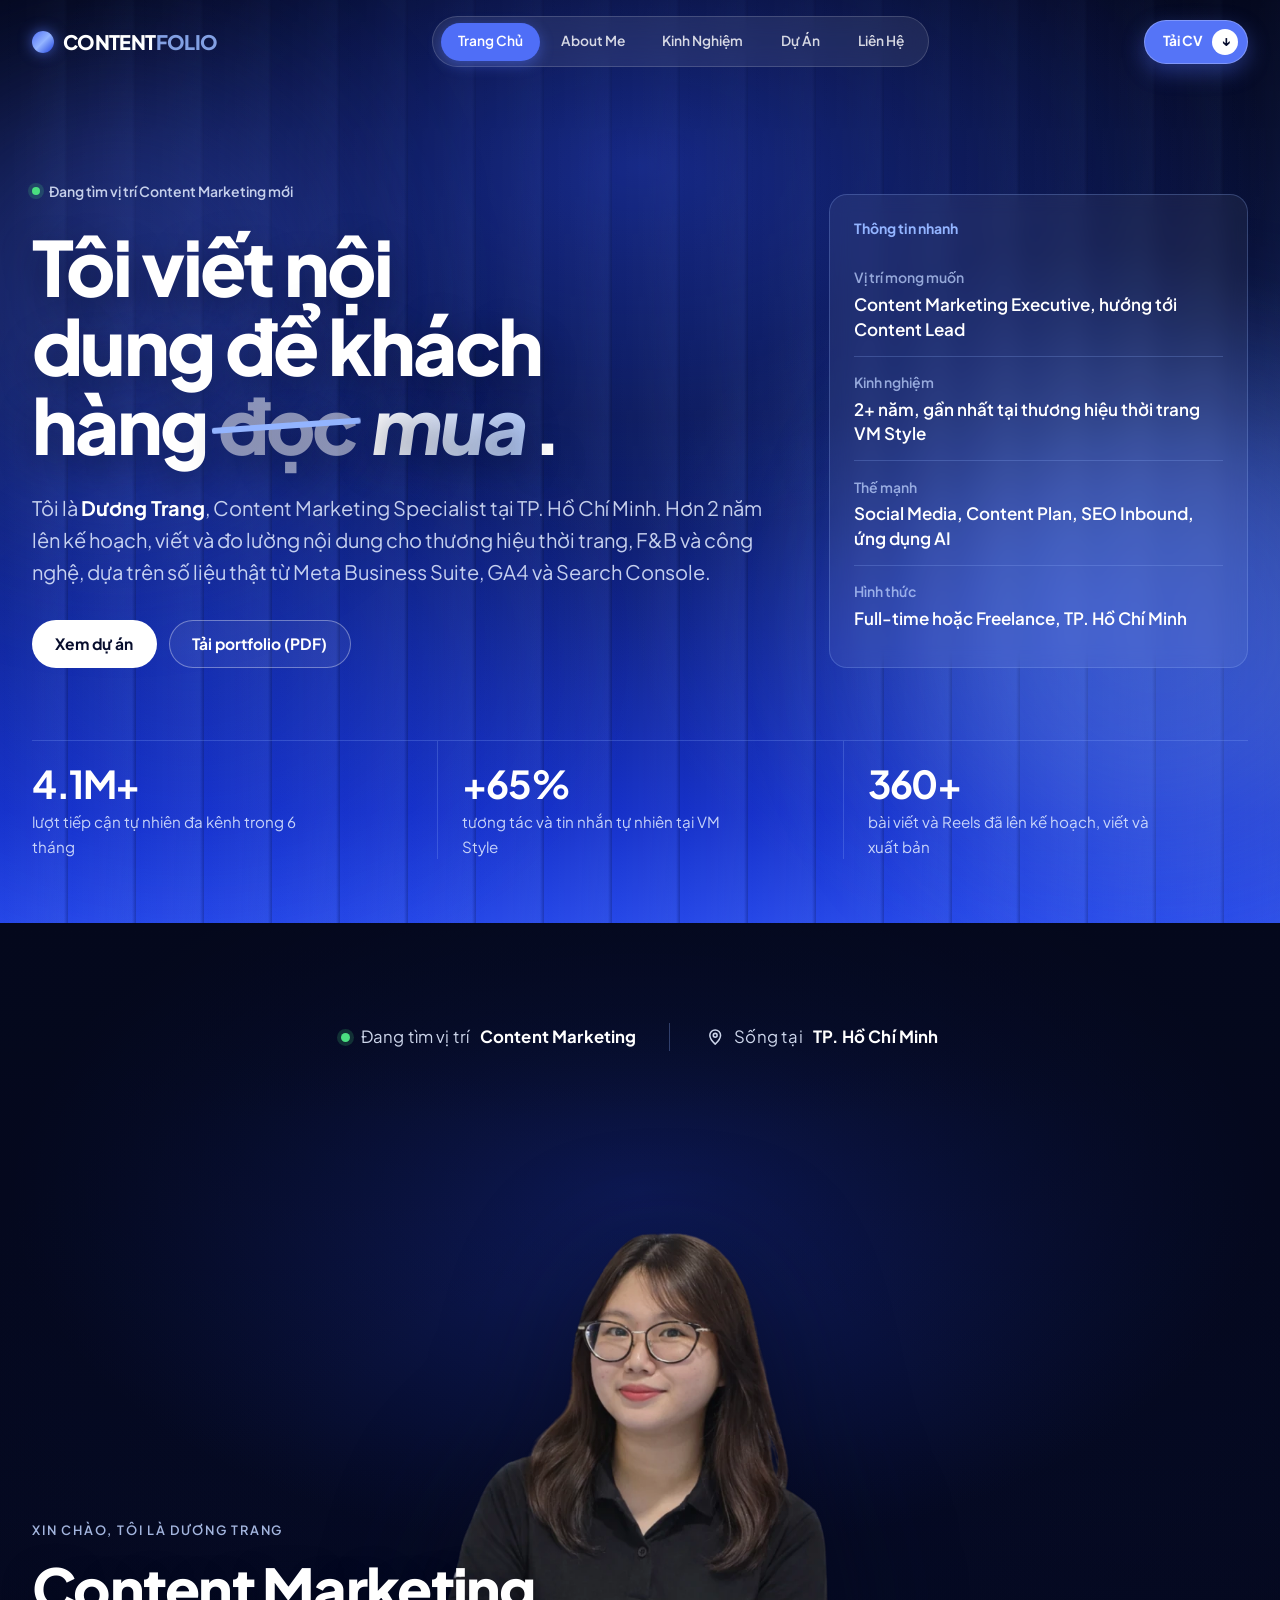
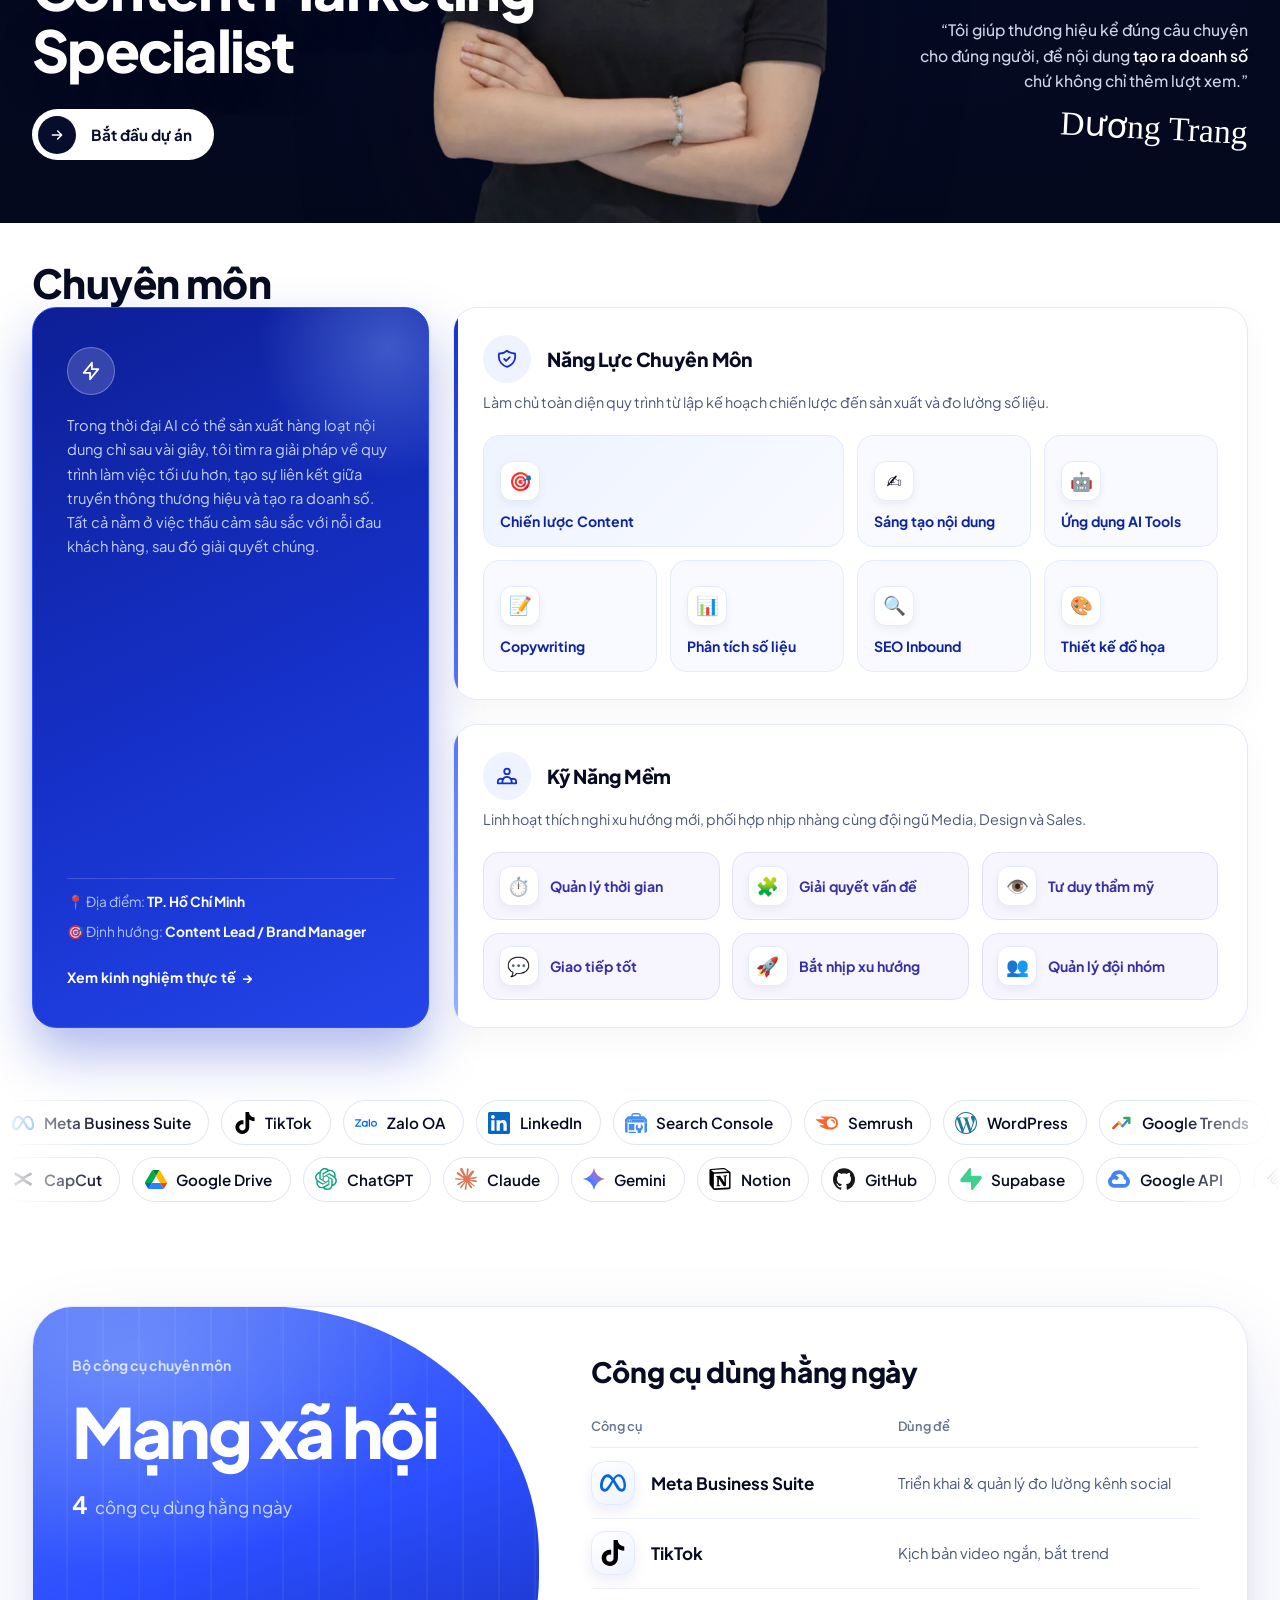
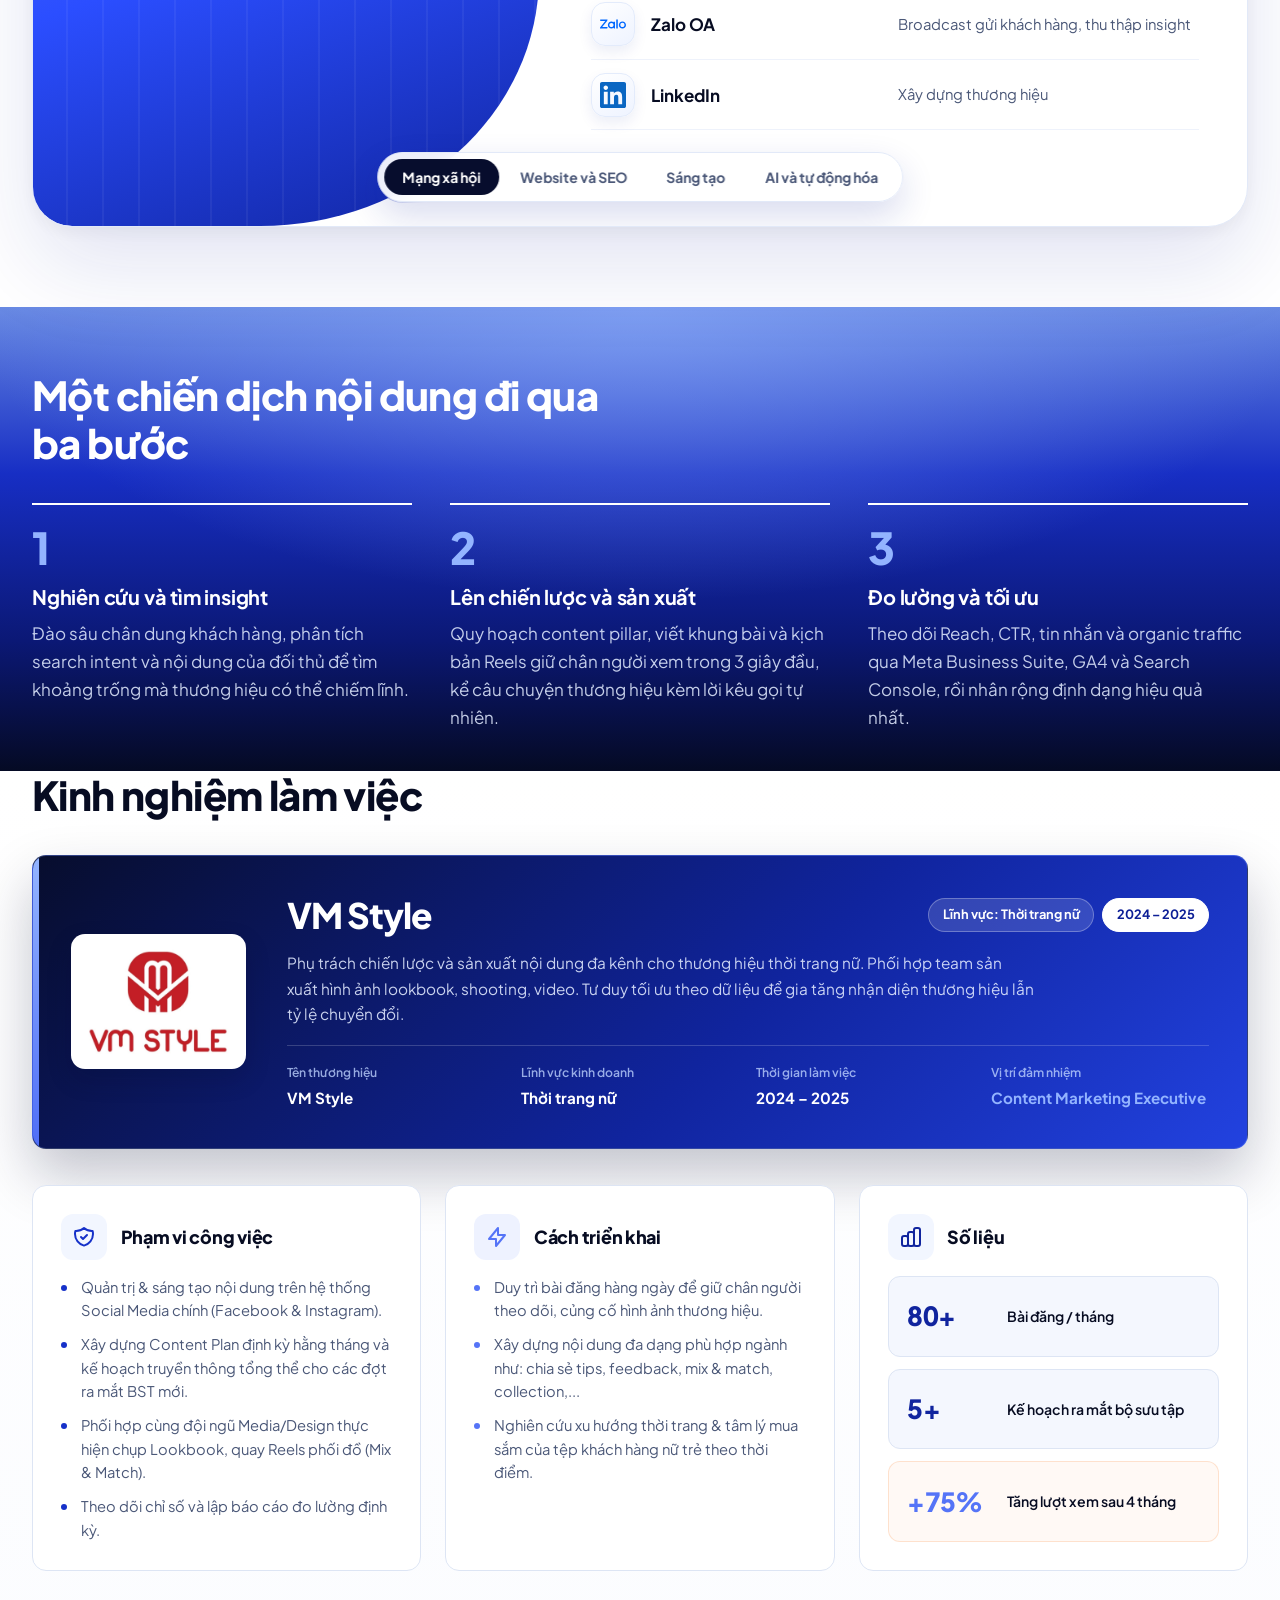
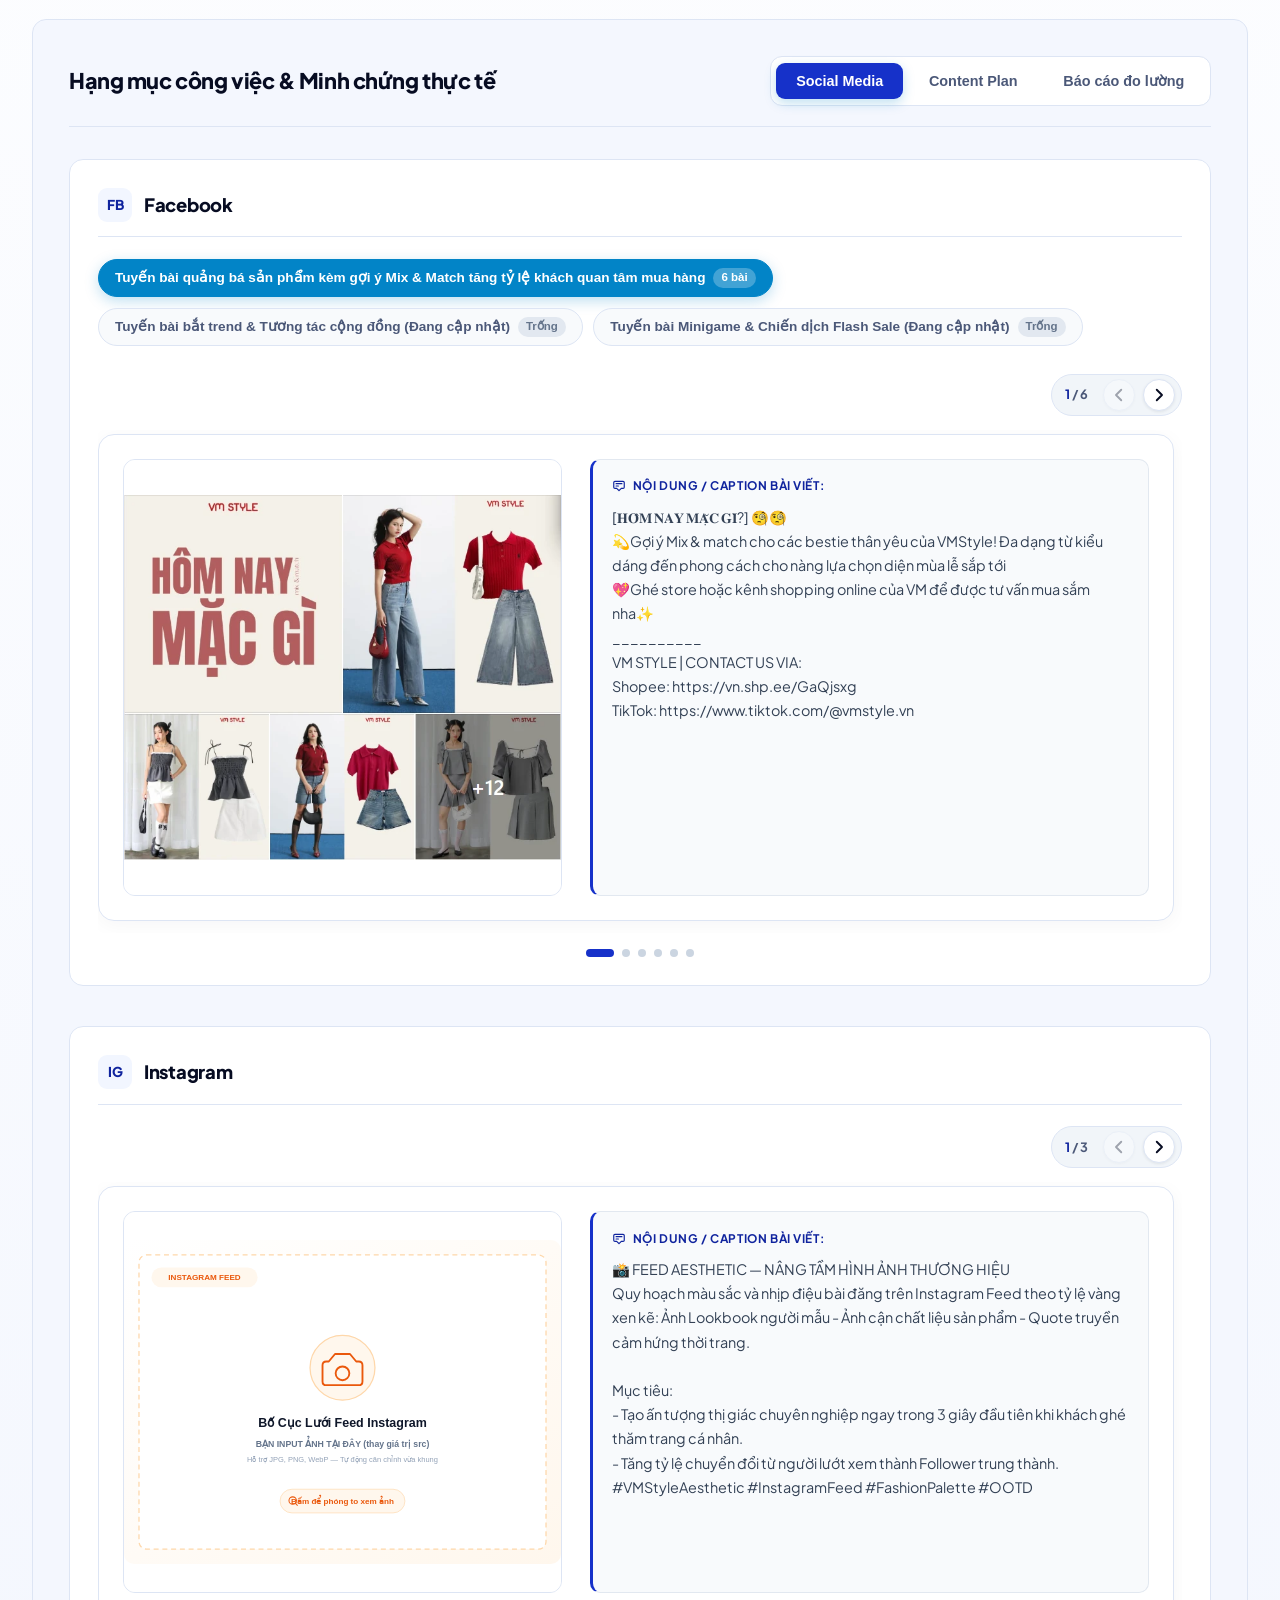
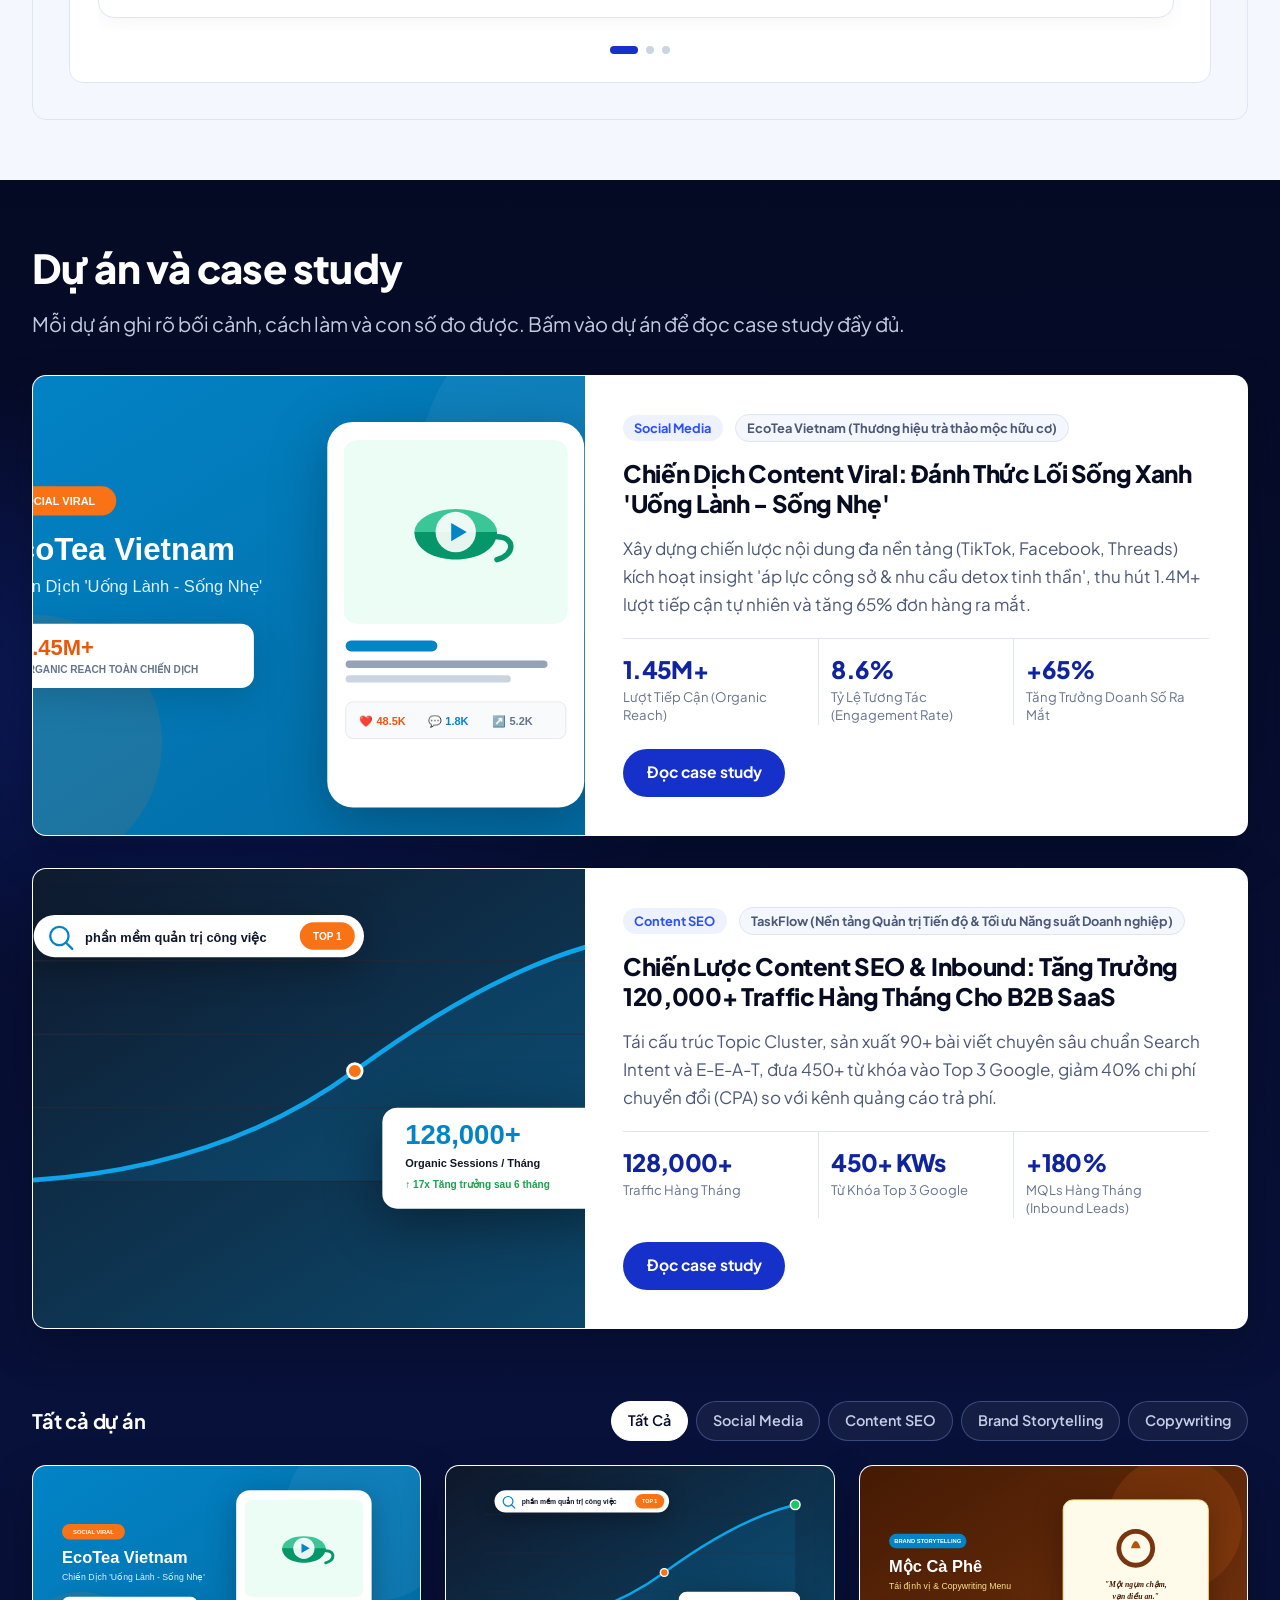
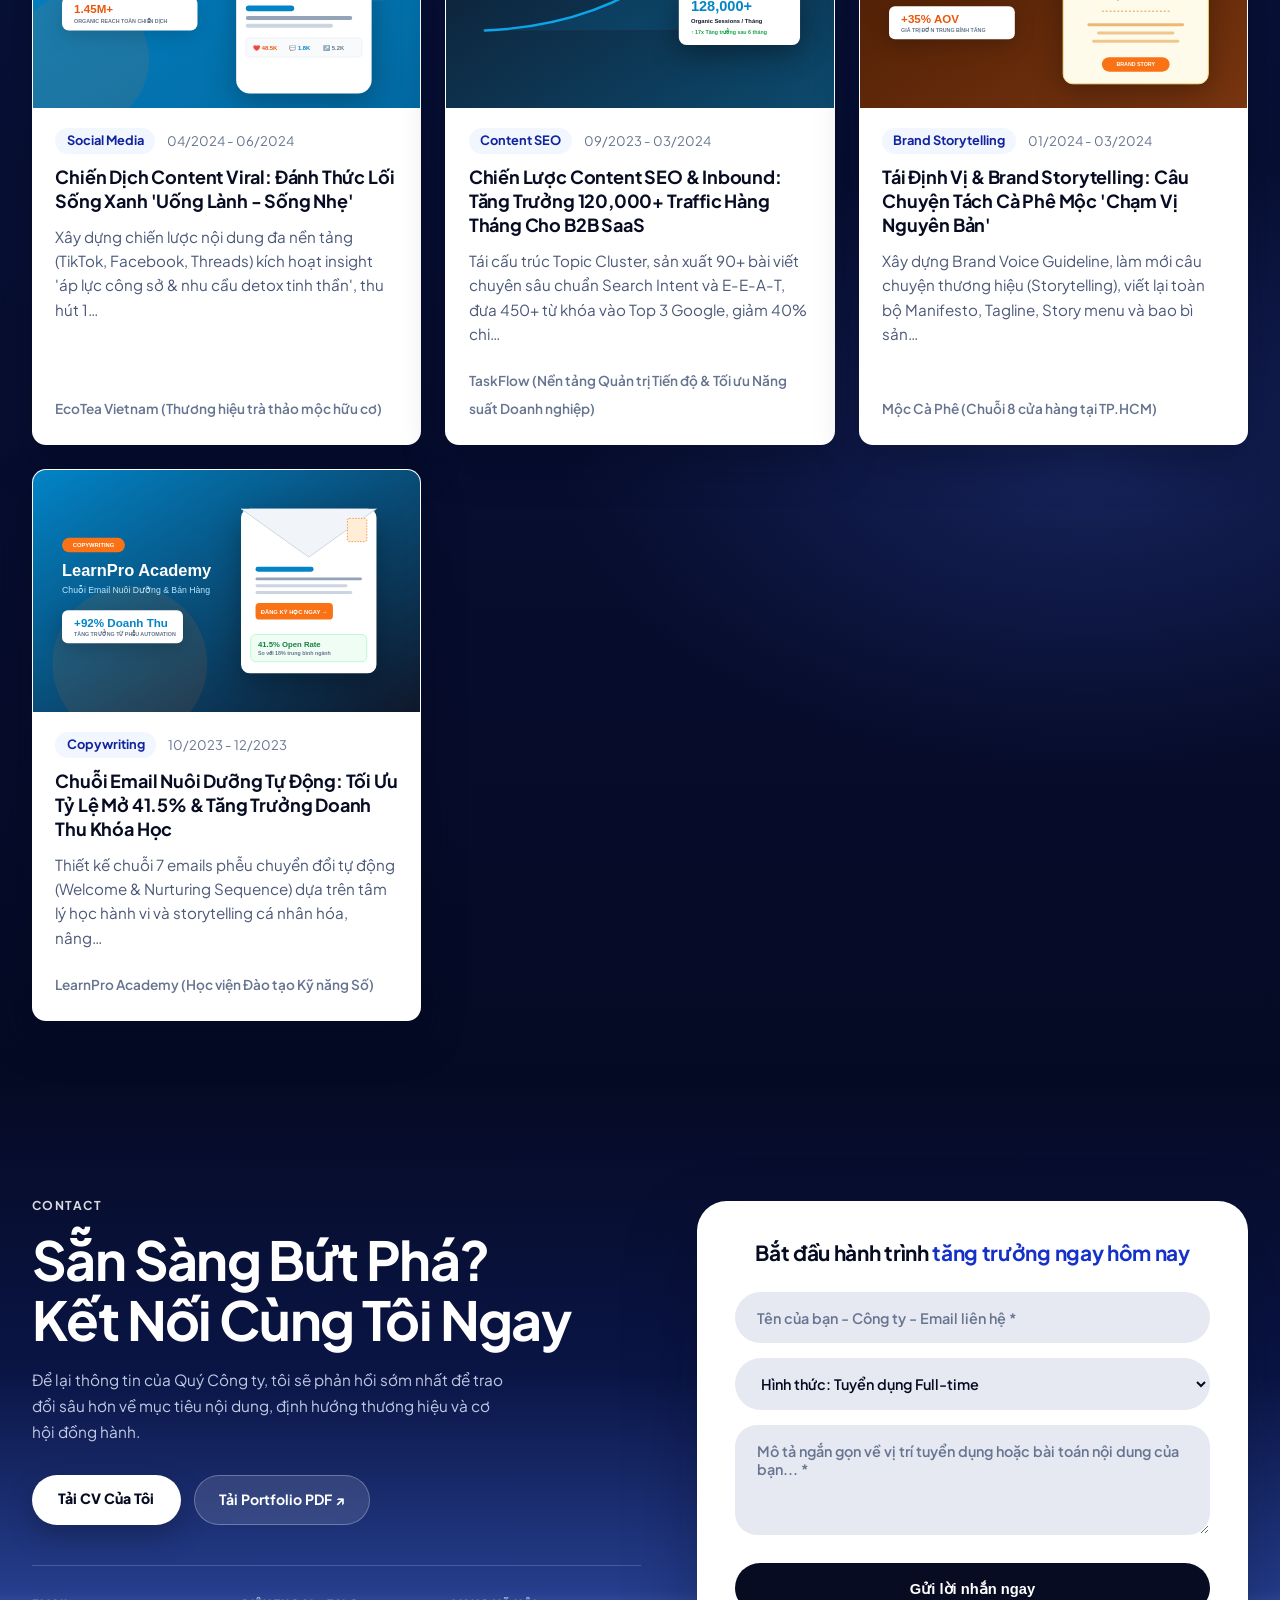
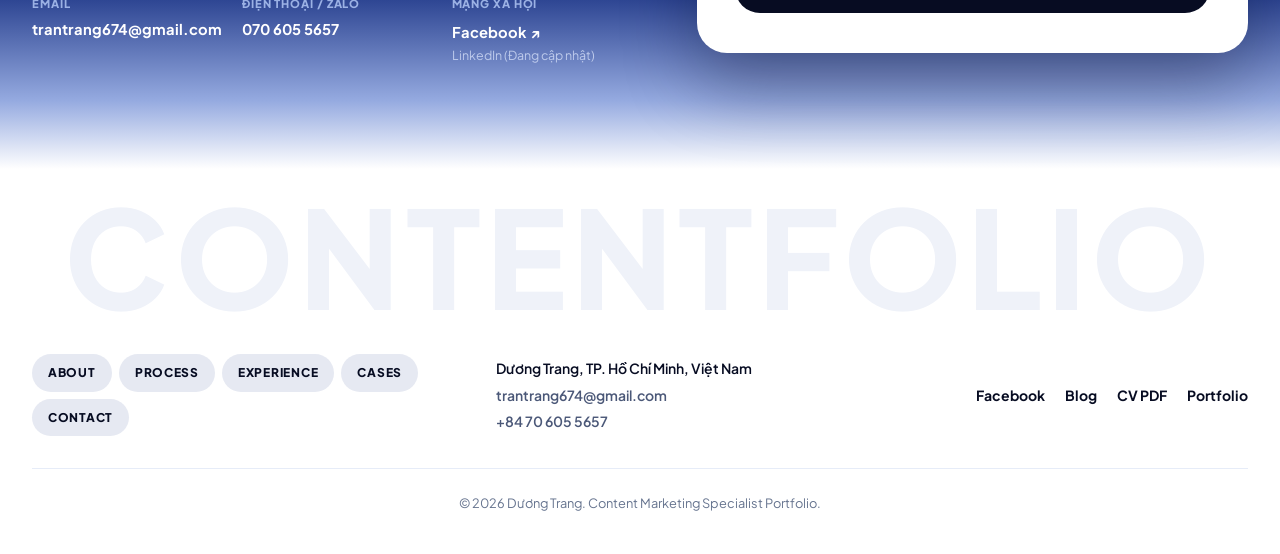
==== commit 5b963f50: "." ====
--- a/frontend/index.html
+++ b/frontend/index.html
@@ -19,9 +19,9 @@
   <link rel="preconnect" href="https://fonts.gstatic.com" crossorigin>
   <link href="https://fonts.googleapis.com/css2?family=Plus+Jakarta+Sans:ital,wght@0,400;0,500;0,600;0,700;0,800;1,500&family=Playfair+Display:ital,wght@0,500;1,500&family=Dancing+Script:wght@600&display=swap" rel="stylesheet">
 
-  <link rel="stylesheet" href="assets/css/experience.css?v=1.2">
-  <link rel="stylesheet" href="assets/css/site.css?v=1.2">
-  <link rel="stylesheet" href="assets/css/legacy-sections.css?v=1.3">
+  <link rel="stylesheet" href="assets/css/experience.css">
+  <link rel="stylesheet" href="assets/css/site.css">
+  <link rel="stylesheet" href="assets/css/legacy-sections.css">
 
   <script src="https://cdn.jsdelivr.net/npm/marked@12.0.2/marked.min.js"></script>
 </head>
@@ -39,7 +39,7 @@
       <nav aria-label="Điều hướng chính">
         <ul class="nav-menu" id="nav-menu">
           <li><a href="#home" class="nav-link active">Trang Chủ</a></li>
-          <li><a href="#about" class="nav-link">Về Tôi</a></li>
+          <li><a href="#about" class="nav-link">About Me</a></li>
           <li><a href="#experience" class="nav-link">Kinh Nghiệm</a></li>
           <li><a href="#projects" class="nav-link">Dự Án</a></li>
           <li><a href="#contact" class="nav-link">Liên Hệ</a></li>
@@ -49,7 +49,7 @@
       <div class="nav-cta">
         <a href="assets/cv/CV-Content-Marketing.pdf" download class="btn-pill-glow">
           <span>Tải CV</span>
-          <span class="btn-circle-icon" aria-hidden="true"><i data-lucide="arrow-down" aria-hidden="true"></i></span>
+          <span class="btn-circle-icon" aria-hidden="true">↓</span>
         </a>
         <button class="mobile-toggle" aria-label="Mở menu điều hướng" aria-controls="nav-menu" aria-expanded="false">
           <svg width="22" height="22" fill="none" stroke="currentColor" viewBox="0 0 24 24" aria-hidden="true"><path stroke-linecap="round" stroke-linejoin="round" stroke-width="2" d="M4 6h16M4 12h16m-7 6h7"/></svg>
@@ -69,43 +69,42 @@
         <!-- Số cảnh lớn ở nền, đổi theo từng cảnh khi cuộn -->
         <div class="hero-scene-mark">
           <span class="hero-scene-num">01</span>
-          <span class="hero-scene-name">Phạm vi công việc</span>
+          <span class="hero-scene-name">Bản nháp</span>
         </div>
       </div>
 
       <div class="wrap hero-grid">
         <div class="hero-copy">
+          <p class="hero-status"><span class="status-dot" aria-hidden="true"></span>Đang tìm vị trí Content Marketing mới</p>
+
           <h1 class="hero-title">
-            Tôi triển khai nội dung để khách hàng
+            Tôi viết nội dung để khách hàng
             <span class="edit-mark"><del>đọc<span class="strike" aria-hidden="true"></span></del><ins>mua</ins></span>.
           </h1>
 
           <p class="hero-lead">
-            Tôi là <strong>Dương Trang</strong>, Content Marketing Specialist tại TP. Hồ Chí Minh.<br>
-            Hơn 2 năm lập kế hoạch, triển khai và đo lường trong lĩnh vực ICT và thời trang,<br>
-            dựa trên số liệu thật từ Meta Business Suite, Search Console<br>
-            và tối ưu hiệu suất làm việc.
+            Tôi là <strong>Dương Trang</strong>, Content Marketing Specialist tại TP. Hồ Chí Minh. Hơn 2 năm lên kế hoạch, viết và đo lường nội dung cho thương hiệu thời trang, F&amp;B và công nghệ, dựa trên số liệu thật từ Meta Business Suite, GA4 và Search Console.
           </p>
 
           <div class="hero-actions">
-            <a href="#experience" class="btn btn-light">Xem kinh nghiệm làm việc</a>
-            <button type="button" class="btn btn-outline-light open-cv-modal" id="open-cv-modal" aria-haspopup="dialog" aria-controls="cv-modal-backdrop">Xem CV</button>
+            <a href="#projects" class="btn btn-light">Xem dự án</a>
+            <a href="assets/cv/Portfolio-Content-Marketing.pdf" download class="btn btn-outline-light">Tải portfolio (PDF)</a>
           </div>
         </div>
 
         <!-- Bảng bên phải: đổi nội dung theo từng cảnh khi cuộn. Không có hiệu ứng cuộn thì chỉ hiện "Thông tin nhanh" -->
         <div class="hero-deck">
+          <article class="deck-panel deck-note" data-panel="note" aria-hidden="true">
+            <p class="deck-label">Ghi chú biên tập</p>
+            <p class="deck-quote">“Đọc” chưa nói lên mục tiêu. Đọc xong, khách hàng sẽ làm gì?</p>
+            <p class="deck-sub">Gợi ý: đổi động từ thành hành động tạo ra doanh số.</p>
+            <p class="deck-resolved"><span class="resolved-dot"></span>Đã sửa: “đọc” thành “mua”</p>
+          </article>
+
           <article class="deck-panel" data-panel="insight">
-            <p class="deck-label">Phạm vi công việc</p>
-            <ul class="scope-rows">
-              <li><span class="scope-dot" aria-hidden="true"></span><span>Social Media</span></li>
-              <li><span class="scope-dot" aria-hidden="true"></span><span>SEO Content</span></li>
-              <li><span class="scope-dot" aria-hidden="true"></span><span>Campaign</span></li>
-              <li><span class="scope-dot" aria-hidden="true"></span><span>Quản trị Website</span></li>
-              <li><span class="scope-dot" aria-hidden="true"></span><span>Event</span></li>
-              <li><span class="scope-dot" aria-hidden="true"></span><span>Branding Visual</span></li>
-              <li><span class="scope-dot" aria-hidden="true"></span><span>Báo cáo &amp; Đo lường</span></li>
-            </ul>
+            <p class="deck-label">Insight từ case EcoTea</p>
+            <blockquote class="deck-quote">Dân văn phòng trẻ kiệt sức vì deadline, trà sữa nhiều đường và stress. Họ muốn được chữa lành nhưng không có nhiều thời gian.</blockquote>
+            <p class="deck-sub">Big idea: “Uống Lành, Sống Nhẹ”, khoảng nghỉ 5 phút giữa ngày bận rộn.</p>
           </article>
 
           <article class="deck-panel" data-panel="channels">
@@ -121,11 +120,10 @@
           <aside class="deck-panel hero-facts" data-panel="facts" aria-label="Thông tin nhanh">
             <p class="deck-label">Thông tin nhanh</p>
             <dl>
-              <div><dt>Vị trí mong muốn</dt><dd>Content Marketing | Product Marketing | Branding</dd></div>
-              <div><dt>Định hướng tương lai</dt><dd>Content Lead | Brand Lead</dd></div>
-              <div><dt>Kinh nghiệm</dt><dd>2+ năm, gần nhất tại thương hiệu Thành Nhân TNC (lĩnh vực ICT)</dd></div>
-              <div><dt>Thế mạnh</dt><dd>Social Media, Content Plan, SEO Inbound, AI Tools</dd></div>
-              <div><dt>Hình thức</dt><dd>Full-time TP. Hồ Chí Minh | Remote | Freelance</dd></div>
+              <div><dt>Vị trí mong muốn</dt><dd>Content Marketing Executive, hướng tới Content Lead</dd></div>
+              <div><dt>Kinh nghiệm</dt><dd>2+ năm, gần nhất tại thương hiệu thời trang VM Style</dd></div>
+              <div><dt>Thế mạnh</dt><dd>Social Media, Content Plan, SEO Inbound, ứng dụng AI</dd></div>
+              <div><dt>Hình thức</dt><dd>Full-time hoặc Freelance, TP. Hồ Chí Minh</dd></div>
             </dl>
           </aside>
         </div>
@@ -133,11 +131,22 @@
 
       <div class="wrap">
         <ul class="hero-results" aria-label="Kết quả nổi bật">
-          <li><strong data-to="9.6" data-dec="1" data-suffix="M+">9.6M+</strong><span>lượt xem tự nhiên trong 6 tháng (tại TNC)</span></li>
-          <li><strong data-to="140" data-prefix="+" data-suffix="%">+140%</strong><span>tương tác trong 6 tháng (tại TNC)</span></li>
-          <li><strong data-to="10">10</strong><span>thương hiệu đồng hành trong vòng 2 năm</span></li>
+          <li><strong data-to="4.1" data-dec="1" data-suffix="M+">4.1M+</strong><span>lượt tiếp cận tự nhiên đa kênh trong 6 tháng</span></li>
+          <li><strong data-to="65" data-prefix="+" data-suffix="%">+65%</strong><span>tương tác và tin nhắn tự nhiên tại VM Style</span></li>
+          <li><strong data-to="360" data-suffix="+">360+</strong><span>bài viết và Reels đã lên kế hoạch, viết và xuất bản</span></li>
         </ul>
       </div>
+
+      <!-- Chỉ báo 6 cảnh của câu chuyện cuộn đầu trang (chỉ hiện khi hiệu ứng cuộn chạy) -->
+      <ol class="hero-scenes" aria-hidden="true">
+        <li class="is-active">Bản nháp</li>
+        <li>Biên tập</li>
+        <li>Insight</li>
+        <li>Kênh</li>
+        <li>Kết quả</li>
+        <li>Hồ sơ</li>
+      </ol>
+      <div class="hero-progress" aria-hidden="true"><span></span></div>
     </section>
 
     <!-- ========== CHÂN DUNG 3D: ảnh chân dung + vòng ảnh dự án xoay 3D (Three.js) ========== -->
@@ -146,32 +155,44 @@
       <div class="showcase-vignette" aria-hidden="true"></div>
 
       <div class="wrap showcase-top">
-        <p class="showcase-chip"><span class="status-dot" aria-hidden="true"></span>Định hướng lĩnh vực <strong>ICT - Thời Trang</strong></p>
+        <p class="showcase-chip"><span class="status-dot" aria-hidden="true"></span>Đang tìm vị trí <strong>Content Marketing</strong></p>
         <p class="showcase-chip">
           <svg width="14" height="14" viewBox="0 0 24 24" fill="none" stroke="currentColor" stroke-width="2" aria-hidden="true"><path d="M12 21s-7-6.2-7-11.5A7 7 0 0 1 19 9.5C19 14.8 12 21 12 21z"/><circle cx="12" cy="9.5" r="2.5"/></svg>
           Sống tại <strong>TP. Hồ Chí Minh</strong>
         </p>
       </div>
 
-      <!-- Ảnh chân dung đã tách nền -->
-      <img class="showcase-portrait" src="assets/images/duong-trang.webp?v=5" alt="Chân dung Dương Trang, Content Marketing Specialist" width="1024" height="1024">
+      <!-- Ảnh chân dung đã tách nền (WebP, dự phòng PNG). Thay ảnh nét hơn: ghi đè 2 file duong-trang.* -->
+      <picture>
+        <source srcset="assets/images/duong-trang.webp" type="image/webp">
+        <img class="showcase-portrait" src="assets/images/duong-trang.png" alt="Chân dung Dương Trang trong tà áo dài, tay cầm nón lá" width="506" height="999">
+      </picture>
 
       <div class="wrap showcase-bottom">
         <div class="showcase-intro">
           <p class="showcase-hi">Xin chào, tôi là Dương Trang</p>
-          <h2 id="showcase-title" class="showcase-title">Content<br>Marketing<br>Specialist</h2>
+          <h2 id="showcase-title" class="showcase-title">Content Marketing<br>Specialist</h2>
+          <a href="#contact" class="showcase-cta">
+            <span class="showcase-cta-icon" aria-hidden="true">
+              <svg width="16" height="16" viewBox="0 0 24 24" fill="none" stroke="currentColor" stroke-width="2.2" stroke-linecap="round" stroke-linejoin="round"><path d="M5 12h14M13 6l6 6-6 6"/></svg>
+            </span>
+            Bắt đầu dự án
+          </a>
         </div>
         <figure class="showcase-quote">
-          <blockquote>“Tôi lấy sự sáng tạo làm kim chỉ nam và sự chỉ chu trong quy trình làm thước đo hiệu quả. Tôi mong muốn đồng hành cùng Quý Công ty xây dựng nội dung hữu ích, bứt phá chỉ số và tạo doanh thu thực.”</blockquote>
+          <blockquote>“Tôi giúp thương hiệu kể đúng câu chuyện cho đúng người, để nội dung <strong>tạo ra doanh số</strong> chứ không chỉ thêm lượt xem.”</blockquote>
+          <figcaption class="showcase-sign">Dương Trang</figcaption>
         </figure>
       </div>
     </section>
 
-    <!-- ========== VỀ TÔI ========== -->
+    <!-- ========== NĂNG LỰC ========== -->
     <section id="about" class="section">
       <div class="wrap">
-        <div class="about-title-row">
-          <h2 class="h2 section-title">Về Tôi</h2>
+        <div class="split">
+          <div class="split-head">
+            <h2 class="h2">Chuyên môn</h2>
+          </div>
         </div>
 
         <div class="skills-board legacy">
@@ -179,114 +200,14 @@
             <div class="airlume-card-icon">
               <svg width="22" height="22" fill="none" stroke="currentColor" viewBox="0 0 24 24"><path stroke-linecap="round" stroke-linejoin="round" stroke-width="2" d="M13 10V3L4 14h7v7l9-11h-7z"/></svg>
             </div>
-            <ul class="airlume-bullet-list">
-              <li>
-                <strong>Tối ưu quy trình với AI:</strong> Tăng tốc sản xuất, giữ vững chiều sâu và bản sắc thương hiệu.
-              </li>
-              <li>
-                <strong>Gắn kết truyền thông &amp; doanh số:</strong> Tạo nội dung chuyển đổi trực tiếp thành doanh thu thực.
-              </li>
-              <li>
-                <strong>Thấu cảm nỗi đau khách hàng:</strong> Khai thác đúng insight để giải quyết trúng nhu cầu người dùng.
-              </li>
-            </ul>
-
-            <!-- Điểm nhấn hình hoạt họa sáng tạo (Animated Creative Accent) -->
-            <div class="airlume-mascot-box" aria-hidden="true">
-              <svg class="airlume-mascot-svg" viewBox="0 0 240 120" fill="none" xmlns="http://www.w3.org/2000/svg">
-                <defs>
-                  <radialGradient id="mascotAura" cx="50%" cy="50%" r="50%">
-                    <stop offset="0%" stop-color="#93c5fd" stop-opacity="0.38"/>
-                    <stop offset="100%" stop-color="#1d4ed8" stop-opacity="0"/>
-                  </radialGradient>
-                  <linearGradient id="rocketBodyGrad" x1="0%" y1="0%" x2="100%" y2="100%">
-                    <stop offset="0%" stop-color="#ffffff"/>
-                    <stop offset="100%" stop-color="#cbd5e1"/>
-                  </linearGradient>
-                  <linearGradient id="rocketFlame" x1="0%" y1="0%" x2="0%" y2="100%">
-                    <stop offset="0%" stop-color="#fdba74"/>
-                    <stop offset="50%" stop-color="#f97316"/>
-                    <stop offset="100%" stop-color="#ef4444"/>
-                  </linearGradient>
-                </defs>
-
-                <!-- Vầng hào quang chuyển động -->
-                <circle cx="120" cy="58" r="54" fill="url(#mascotAura)" class="anim-glow"/>
-
-                <!-- Ngôi sao lấp lánh -->
-                <path d="M 38 30 L 40 35 L 45 37 L 40 39 L 38 44 L 36 39 L 31 37 L 36 35 Z" fill="#fde047" class="anim-star"/>
-                <path d="M 205 26 L 206.5 30 L 211 31.5 L 206.5 33 L 205 37 L 203.5 33 L 199 31.5 L 203.5 30 Z" fill="#93c5fd" class="anim-star-2"/>
-                <circle cx="50" cy="74" r="2" fill="#ffffff" opacity="0.6"/>
-                <circle cx="192" cy="82" r="2.2" fill="#ffffff" opacity="0.5"/>
-
-                <!-- Floating Badge 1: Thương hiệu (Trái) -->
-                <g class="anim-orbit-left" transform="translate(14, 44)">
-                  <rect width="82" height="25" rx="12.5" fill="rgba(255,255,255,0.16)" stroke="rgba(255,255,255,0.28)" stroke-width="1"/>
-                  <circle cx="13" cy="12.5" r="7" fill="#fde047"/>
-                  <svg x="7.5" y="7" width="11" height="11" viewBox="0 0 24 24" fill="none" stroke="#1e293b" stroke-width="2.4" stroke-linecap="round" stroke-linejoin="round" aria-hidden="true"><path d="M9.937 15.5A2 2 0 0 0 8.5 14.063l-6.135-1.582a.5.5 0 0 1 0-.962L8.5 9.936A2 2 0 0 0 9.937 8.5l1.582-6.135a.5.5 0 0 1 .963 0L14.063 8.5A2 2 0 0 0 15.5 9.937l6.135 1.581a.5.5 0 0 1 0 .964L15.5 14.063a2 2 0 0 0-1.437 1.437l-1.582 6.135a.5.5 0 0 1-.963 0z"/><path d="M20 3v4"/><path d="M22 5h-4"/><path d="M4 17v2"/><path d="M5 18H3"/></svg>
-                  <text x="26" y="16" font-family="'Plus Jakarta Sans', sans-serif" font-size="8.5" font-weight="700" fill="#ffffff">Thương hiệu</text>
-                </g>
-
-                <!-- Floating Badge 2: Doanh số (Phải) -->
-                <g class="anim-orbit-right" transform="translate(148, 40)">
-                  <rect width="76" height="25" rx="12.5" fill="rgba(255,255,255,0.16)" stroke="rgba(255,255,255,0.28)" stroke-width="1"/>
-                  <circle cx="13" cy="12.5" r="7" fill="#38bdf8"/>
-                  <svg x="7.5" y="7" width="11" height="11" viewBox="0 0 24 24" fill="none" stroke="#0f172a" stroke-width="2.6" stroke-linecap="round" stroke-linejoin="round" aria-hidden="true"><polyline points="22 7 13.5 15.5 8.5 10.5 2 17"/><polyline points="16 7 22 7 22 13"/></svg>
-                  <text x="26" y="16" font-family="'Plus Jakarta Sans', sans-serif" font-size="8.5" font-weight="700" fill="#ffffff">Doanh số</text>
-                </g>
-
-                <!-- Nhân vật hoạt họa / Tên lửa sáng tạo (Center Mascot) -->
-                <g class="anim-mascot-body" transform="translate(120, 56)">
-                  <!-- Luồng lửa phản lực -->
-                  <path d="M -7 24 Q 0 42 0 44 Q 0 42 7 24 Z" fill="url(#rocketFlame)" class="anim-flame"/>
-                  <path d="M -3.5 24 Q 0 34 0 36 Q 0 34 3.5 24 Z" fill="#fef08a" class="anim-flame"/>
-
-                  <!-- Khói mây bồng bềnh -->
-                  <ellipse cx="-11" cy="28" rx="6.5" ry="3.8" fill="rgba(255,255,255,0.35)"/>
-                  <ellipse cx="11" cy="28" rx="6.5" ry="3.8" fill="rgba(255,255,255,0.35)"/>
-                  <ellipse cx="0" cy="30" rx="9" ry="4.5" fill="rgba(255,255,255,0.5)"/>
-
-                  <!-- Cánh tên lửa -->
-                  <path d="M -12 7 L -22 20 L -11 18 Z" fill="#f97316"/>
-                  <path d="M 12 7 L 22 20 L 11 18 Z" fill="#ea580c"/>
-
-                  <!-- Thân tên lửa bóng bẩy -->
-                  <path d="M 0 -32 C -17 -9 -15 15 -12 21 L 12 21 C 15 15 17 -9 0 -32 Z" fill="url(#rocketBodyGrad)"/>
-                  
-                  <!-- Mũi nhọn tên lửa màu cam điểm nhấn -->
-                  <path d="M 0 -32 C -7 -20 -10 -11 -10 -7 L 10 -7 C 10 -11 7 -20 0 -32 Z" fill="#f97316"/>
-
-                  <!-- Cửa sổ tròn của phi thuyền với gương mặt hoạt hình dễ thương -->
-                  <circle cx="0" cy="3" r="9.5" fill="#0c1d68" stroke="#3b82f6" stroke-width="1.8"/>
-                  <!-- Gương mặt chibi mascot -->
-                  <circle cx="0" cy="4" r="6.8" fill="#fde68a"/>
-                  <!-- Cặp kính tròn trí thức dễ thương -->
-                  <circle cx="-2.3" cy="3" r="2" fill="none" stroke="#0f172a" stroke-width="0.8"/>
-                  <circle cx="2.3" cy="3" r="2" fill="none" stroke="#0f172a" stroke-width="0.8"/>
-                  <line x1="-0.3" y1="3" x2="0.3" y2="3" stroke="#0f172a" stroke-width="0.7"/>
-                  <circle cx="-2.3" cy="3" r="0.7" fill="#0f172a"/>
-                  <circle cx="2.3" cy="3" r="0.7" fill="#0f172a"/>
-                  <!-- Đôi má hồng -->
-                  <ellipse cx="-4.2" cy="5" rx="0.9" ry="0.5" fill="#f43f5e" opacity="0.6"/>
-                  <ellipse cx="4.2" cy="5" rx="0.9" ry="0.5" fill="#f43f5e" opacity="0.6"/>
-                  <!-- Nụ cười tươi -->
-                  <path d="M -1 5.3 Q 0 6.5 1 5.3" fill="none" stroke="#0f172a" stroke-width="0.7" stroke-linecap="round"/>
-
-                  <!-- Vệt sáng phản quang trên vỏ tên lửa -->
-                  <path d="M -7 -3 Q -8 7 -6 16" stroke="rgba(255,255,255,0.75)" stroke-width="1.5" stroke-linecap="round"/>
-                </g>
-              </svg>
-              <div class="airlume-mascot-caption">
-                <span class="sparkle"><i data-lucide="sparkles" aria-hidden="true"></i></span>
-                <span>Content Sáng Tạo • Chuyển Đổi Thực</span>
-              </div>
-            </div>
-
+            <p>
+              Trong thời đại AI có thể sản xuất hàng loạt nội dung chỉ sau vài giây, tôi tìm ra giải pháp về quy trình làm việc tối ưu hơn, tạo sự liên kết giữa truyền thông thương hiệu và tạo ra doanh số. Tất cả nằm ở việc thấu cảm sâu sắc với nỗi đau khách hàng, sau đó giải quyết chúng.
+            </p>
             <div class="airlume-meta-list">
-              <div><span><i data-lucide="map-pin" aria-hidden="true"></i> Địa điểm:</span> <strong>TP. Hồ Chí Minh</strong></div>
-              <div><span><i data-lucide="target" aria-hidden="true"></i> Định hướng:</span> <strong>Content Lead / Brand Manager</strong></div>
-            </div>
-            <a href="#experience" class="airlume-card-link">Xem kinh nghiệm thực tế <span><i data-lucide="arrow-right" aria-hidden="true"></i></span></a>
+              <div><span>📍 Địa điểm:</span> <strong>TP. Hồ Chí Minh</strong></div>
+              <div><span>🎯 Định hướng:</span> <strong>Content Lead / Brand Manager</strong></div>
+            </div>
+            <a href="#experience" class="airlume-card-link">Xem kinh nghiệm thực tế <span>→</span></a>
           </article>
           <div class="skills-board-right">
             <article class="skills-panel">
@@ -296,13 +217,13 @@
                 <p>Làm chủ toàn diện quy trình từ lập kế hoạch chiến lược đến sản xuất và đo lường số liệu.</p>
               </header>
               <div class="skill-grid hard">
-                <div class="skill-tile"><span class="skill-tile-ico"><i data-lucide="target" aria-hidden="true"></i></span><span class="skill-tile-name">Chiến lược Content</span></div>
-                <div class="skill-tile"><span class="skill-tile-ico"><i data-lucide="pen-line" aria-hidden="true"></i></span><span class="skill-tile-name">Sáng tạo nội dung</span></div>
-                <div class="skill-tile"><span class="skill-tile-ico"><i data-lucide="bot" aria-hidden="true"></i></span><span class="skill-tile-name">Ứng dụng AI Tools</span></div>
-                <div class="skill-tile"><span class="skill-tile-ico"><i data-lucide="notebook-pen" aria-hidden="true"></i></span><span class="skill-tile-name">Copywriting</span></div>
-                <div class="skill-tile"><span class="skill-tile-ico"><i data-lucide="chart-column" aria-hidden="true"></i></span><span class="skill-tile-name">Phân tích số liệu</span></div>
-                <div class="skill-tile"><span class="skill-tile-ico"><i data-lucide="search" aria-hidden="true"></i></span><span class="skill-tile-name">SEO Inbound</span></div>
-                <div class="skill-tile"><span class="skill-tile-ico"><i data-lucide="palette" aria-hidden="true"></i></span><span class="skill-tile-name">Thiết kế đồ họa</span></div>
+                <div class="skill-tile"><span class="skill-tile-ico">🎯</span><span class="skill-tile-name">Chiến lược Content</span></div>
+                <div class="skill-tile"><span class="skill-tile-ico">✍️</span><span class="skill-tile-name">Sáng tạo nội dung</span></div>
+                <div class="skill-tile"><span class="skill-tile-ico">🤖</span><span class="skill-tile-name">Ứng dụng AI Tools</span></div>
+                <div class="skill-tile"><span class="skill-tile-ico">📝</span><span class="skill-tile-name">Copywriting</span></div>
+                <div class="skill-tile"><span class="skill-tile-ico">📊</span><span class="skill-tile-name">Phân tích số liệu</span></div>
+                <div class="skill-tile"><span class="skill-tile-ico">🔍</span><span class="skill-tile-name">SEO Inbound</span></div>
+                <div class="skill-tile"><span class="skill-tile-ico">🎨</span><span class="skill-tile-name">Thiết kế đồ họa</span></div>
               </div>
             </article>
             <article class="skills-panel soft">
@@ -312,12 +233,12 @@
                 <p>Linh hoạt thích nghi xu hướng mới, phối hợp nhịp nhàng cùng đội ngũ Media, Design và Sales.</p>
               </header>
               <div class="skill-grid soft">
-                <div class="skill-row"><span class="skill-tile-ico"><i data-lucide="rocket" aria-hidden="true"></i></span><span class="skill-tile-name">Bắt nhịp xu hướng</span></div>
-                <div class="skill-row"><span class="skill-tile-ico"><i data-lucide="puzzle" aria-hidden="true"></i></span><span class="skill-tile-name">Giải quyết vấn đề</span></div>
-                <div class="skill-row"><span class="skill-tile-ico"><i data-lucide="timer" aria-hidden="true"></i></span><span class="skill-tile-name">Quản lý thời gian</span></div>
-                <div class="skill-row"><span class="skill-tile-ico"><i data-lucide="eye" aria-hidden="true"></i></span><span class="skill-tile-name">Tư duy thẩm mỹ</span></div>
-                <div class="skill-row"><span class="skill-tile-ico"><i data-lucide="message-circle" aria-hidden="true"></i></span><span class="skill-tile-name">Giao tiếp tốt</span></div>
-                <div class="skill-row"><span class="skill-tile-ico"><i data-lucide="users" aria-hidden="true"></i></span><span class="skill-tile-name">Quản lý đội nhóm</span></div>
+                <div class="skill-row"><span class="skill-tile-ico">⏱️</span><span class="skill-tile-name">Quản lý thời gian</span></div>
+                <div class="skill-row"><span class="skill-tile-ico">🧩</span><span class="skill-tile-name">Giải quyết vấn đề</span></div>
+                <div class="skill-row"><span class="skill-tile-ico">👁️</span><span class="skill-tile-name">Tư duy thẩm mỹ</span></div>
+                <div class="skill-row"><span class="skill-tile-ico">💬</span><span class="skill-tile-name">Giao tiếp tốt</span></div>
+                <div class="skill-row"><span class="skill-tile-ico">🚀</span><span class="skill-tile-name">Bắt nhịp xu hướng</span></div>
+                <div class="skill-row"><span class="skill-tile-ico">👥</span><span class="skill-tile-name">Quản lý đội nhóm</span></div>
               </div>
             </article>
           </div>
@@ -335,31 +256,32 @@
               <div class="store-hero">
                 <p class="store-kicker">Bộ công cụ chuyên môn</p>
                 <p class="store-big" aria-hidden="true">Mạng xã hội</p>
+                <p class="store-count"><strong>4</strong> công cụ dùng hằng ngày</p>
               </div>
               <div class="store-list">
                 <h3 class="store-title">Công cụ dùng hằng ngày</h3>
                 <div class="store-head" aria-hidden="true"><span>Công cụ</span><span>Dùng để</span></div>
                 <ul class="store-rows" aria-live="polite">
-                <li class="store-row" data-group="social"><span class="store-ico"><img src="assets/images/logos/meta.svg" alt="" width="24" height="24" loading="lazy"></span><span class="store-name">Meta Business Suite</span><span class="store-use">Đăng bài, đọc số liệu Facebook và Instagram</span></li>
-                <li class="store-row" data-group="social"><span class="store-ico"><img src="assets/images/logos/tiktok.svg" alt="" width="24" height="24" loading="lazy"></span><span class="store-name">TikTok</span><span class="store-use">Video ngắn, bắt trend</span></li>
-                <li class="store-row" data-group="social"><span class="store-ico"><img src="assets/images/logos/zalo.svg" alt="" width="24" height="24" loading="lazy"></span><span class="store-name">Zalo OA</span><span class="store-use">Chăm sóc và nhắn tin khách hàng</span></li>
-                <li class="store-row" data-group="social"><span class="store-ico"><img src="assets/images/logos/linkedin.svg" alt="" width="24" height="24" loading="lazy"></span><span class="store-name">LinkedIn</span><span class="store-use">Xây thương hiệu cá nhân</span></li>
-                <li class="store-row" data-group="seo" hidden><span class="store-ico"><img src="assets/images/logos/googlesearchconsole.webp?v=4" alt="Search Console" width="24" height="24" loading="lazy"></span><span class="store-name">Search Console</span><span class="store-use">Theo dõi từ khóa và traffic</span></li>
+                <li class="store-row" data-group="social"><span class="store-ico"><img src="assets/images/logos/meta.svg" alt="" width="24" height="24" loading="lazy"></span><span class="store-name">Meta Business Suite</span><span class="store-use">Triển khai &amp; quản lý đo lường kênh social</span></li>
+                <li class="store-row" data-group="social"><span class="store-ico"><img src="assets/images/logos/tiktok.svg" alt="" width="24" height="24" loading="lazy"></span><span class="store-name">TikTok</span><span class="store-use">Kịch bản video ngắn, bắt trend</span></li>
+                <li class="store-row" data-group="social"><span class="store-ico"><img src="assets/images/logos/zalo.svg" alt="" width="24" height="24" loading="lazy"></span><span class="store-name">Zalo OA</span><span class="store-use">Broadcast gửi khách hàng, thu thập insight</span></li>
+                <li class="store-row" data-group="social"><span class="store-ico"><img src="assets/images/logos/linkedin.svg" alt="" width="24" height="24" loading="lazy"></span><span class="store-name">LinkedIn</span><span class="store-use">Xây dựng thương hiệu</span></li>
+                <li class="store-row" data-group="seo" hidden><span class="store-ico"><img src="assets/images/logos/googlesearchconsole.svg" alt="" width="24" height="24" loading="lazy"></span><span class="store-name">Search Console</span><span class="store-use">Theo dõi từ khóa và traffic</span></li>
                 <li class="store-row" data-group="seo" hidden><span class="store-ico"><img src="assets/images/logos/semrush.svg" alt="" width="24" height="24" loading="lazy"></span><span class="store-name">Semrush</span><span class="store-use">Nghiên cứu từ khóa, đối thủ</span></li>
                 <li class="store-row" data-group="seo" hidden><span class="store-ico"><img src="assets/images/logos/wordpress.svg" alt="" width="24" height="24" loading="lazy"></span><span class="store-name">WordPress</span><span class="store-use">Đăng bài chuẩn SEO</span></li>
                 <li class="store-row" data-group="seo" hidden><span class="store-ico"><img src="assets/images/logos/googletrends.svg" alt="" width="24" height="24" loading="lazy"></span><span class="store-name">Google Trends</span><span class="store-use">Bắt xu hướng tìm kiếm</span></li>
-                <li class="store-row" data-group="creative" hidden><span class="store-ico"><img src="assets/images/logos/canva.webp?v=4" alt="Canva" width="24" height="24" loading="lazy"></span><span class="store-name">Canva</span><span class="store-use">Thiết kế ấn phẩm nhanh</span></li>
-                <li class="store-row" data-group="creative" hidden><span class="store-ico"><img src="assets/images/logos/adobeillustrator.webp?v=4" alt="Illustrator" width="24" height="24" loading="lazy"></span><span class="store-name">Illustrator</span><span class="store-use">Thiết kế đồ họa</span></li>
-                <li class="store-row" data-group="creative" hidden><span class="store-ico"><img src="assets/images/logos/capcut.webp?v=4" alt="CapCut" width="24" height="24" loading="lazy"></span><span class="store-name">CapCut</span><span class="store-use">Dựng video Reels, TikTok</span></li>
-                <li class="store-row" data-group="creative" hidden><span class="store-ico"><img src="assets/images/logos/googledrive.svg" alt="" width="24" height="24" loading="lazy"></span><span class="store-name">Google Drive</span><span class="store-use">Lưu trữ và cộng tác</span></li>
-                <li class="store-row" data-group="ai" hidden><span class="store-ico"><img src="assets/images/logos/openai.svg" alt="" width="24" height="24" loading="lazy"></span><span class="store-name">ChatGPT</span><span class="store-use">Lên ý tưởng, viết nháp</span></li>
-                <li class="store-row" data-group="ai" hidden><span class="store-ico"><img src="assets/images/logos/claude.svg" alt="" width="24" height="24" loading="lazy"></span><span class="store-name">Claude</span><span class="store-use">Biên tập, tóm tắt tài liệu</span></li>
-                <li class="store-row" data-group="ai" hidden><span class="store-ico"><img src="assets/images/logos/googlegemini.svg" alt="" width="24" height="24" loading="lazy"></span><span class="store-name">Gemini</span><span class="store-use">Nghiên cứu nhanh</span></li>
-                <li class="store-row" data-group="ai" hidden><span class="store-ico"><img src="assets/images/logos/notion.svg" alt="" width="24" height="24" loading="lazy"></span><span class="store-name">Notion</span><span class="store-use">Quản lý content plan</span></li>
-                <li class="store-row" data-group="ai" hidden><span class="store-ico"><img src="assets/images/logos/github.svg" alt="" width="24" height="24" loading="lazy"></span><span class="store-name">GitHub</span><span class="store-use">Lưu trữ website portfolio</span></li>
-                <li class="store-row" data-group="ai" hidden><span class="store-ico"><img src="assets/images/logos/supabase.svg" alt="" width="24" height="24" loading="lazy"></span><span class="store-name">Supabase</span><span class="store-use">Dữ liệu cho công cụ tự động</span></li>
-                <li class="store-row" data-group="ai" hidden><span class="store-ico"><img src="assets/images/logos/googlecloud.svg" alt="" width="24" height="24" loading="lazy"></span><span class="store-name">Google API</span><span class="store-use">Tự động hóa báo cáo</span></li>
-                <li class="store-row" data-group="ai" hidden><span class="store-ico"><img src="assets/images/logos/mcp.svg" alt="" width="24" height="24" loading="lazy"></span><span class="store-name">MCP</span><span class="store-use">Kết nối AI với công cụ</span></li>
+                <li class="store-row" data-group="creative" hidden><span class="store-ico"><img src="assets/images/logos/canva.svg" alt="" width="24" height="24" loading="lazy"></span><span class="store-name">Canva</span><span class="store-use">Thiết kế ấn phẩm nhanh</span></li>
+                <li class="store-row" data-group="creative" hidden><span class="store-ico"><img src="assets/images/logos/adobeillustrator.svg" alt="" width="24" height="24" loading="lazy"></span><span class="store-name">Illustrator</span><span class="store-use">Thiết kế ấn phẩm có độ phức tạp</span></li>
+                <li class="store-row" data-group="creative" hidden><span class="store-ico"><img src="assets/images/logos/capcut.svg" alt="" width="24" height="24" loading="lazy"></span><span class="store-name">CapCut</span><span class="store-use">Dựng video cơ bản</span></li>
+                <li class="store-row" data-group="creative" hidden><span class="store-ico"><img src="assets/images/logos/googledrive.svg" alt="" width="24" height="24" loading="lazy"></span><span class="store-name">Google Drive</span><span class="store-use">Lưu trữ và cộng tác công việc</span></li>
+                <li class="store-row" data-group="ai" hidden><span class="store-ico"><img src="assets/images/logos/openai.svg" alt="" width="24" height="24" loading="lazy"></span><span class="store-name">ChatGPT</span><span class="store-use">Lên ý tưởng, sáng tạo hình ảnh</span></li>
+                <li class="store-row" data-group="ai" hidden><span class="store-ico"><img src="assets/images/logos/claude.svg" alt="" width="24" height="24" loading="lazy"></span><span class="store-name">Claude</span><span class="store-use">Claude Code: Xây dựng hệ thống tools/ AI agent</span></li>
+                <li class="store-row" data-group="ai" hidden><span class="store-ico"><img src="assets/images/logos/googlegemini.svg" alt="" width="24" height="24" loading="lazy"></span><span class="store-name">Gemini</span><span class="store-use">Nghiên cứu nhanh, viết bài, xây dựng AI Agent</span></li>
+                <li class="store-row" data-group="ai" hidden><span class="store-ico"><img src="assets/images/logos/notion.svg" alt="" width="24" height="24" loading="lazy"></span><span class="store-name">Notion</span><span class="store-use">Tích hợp quản lý công việc, báo cáo số liệu</span></li>
+                <li class="store-row" data-group="ai" hidden><span class="store-ico"><img src="assets/images/logos/github.svg" alt="" width="24" height="24" loading="lazy"></span><span class="store-name">GitHub</span><span class="store-use">Lưu trữ website, mã nguồn</span></li>
+                <li class="store-row" data-group="ai" hidden><span class="store-ico"><img src="assets/images/logos/supabase.svg" alt="" width="24" height="24" loading="lazy"></span><span class="store-name">Supabase</span><span class="store-use">Lưu trữ dữ liệu cho các hệ thống tự động</span></li>
+                <li class="store-row" data-group="ai" hidden><span class="store-ico"><img src="assets/images/logos/googlecloud.svg" alt="" width="24" height="24" loading="lazy"></span><span class="store-name">Google API</span><span class="store-use">Tích hợp tự động hóa cho AI tools</span></li>
+                <li class="store-row" data-group="ai" hidden><span class="store-ico"><img src="assets/images/logos/mcp.svg" alt="" width="24" height="24" loading="lazy"></span><span class="store-name">MCP</span><span class="store-use">Kết nối AI với công cụ chuẩn</span></li>
                 </ul>
               </div>
               <div class="store-dock" role="tablist" aria-label="Nhóm công cụ">
@@ -400,64 +322,10 @@
 
     <!-- ========== KINH NGHIỆM ========== -->
     <section id="experience" class="section vm-exp-section">
-      <!-- Dải ngang chạy động thay thế tiêu đề text tĩnh -->
-      <div class="exp-tape-container" aria-label="Kinh nghiệm làm việc">
-        <h2 class="sr-only">Kinh nghiệm làm việc</h2>
-
-        <!-- Dải phụ: Cùng gradient xanh hero, giảm opacity nhẹ nhàng, chạy đủ tên 10 thương hiệu -->
-        <div class="exp-tape exp-tape-secondary" aria-hidden="true">
-          <div class="exp-tape-track exp-tape-reverse">
-            <div class="exp-tape-content">
-              <span>Thành Nhân TNC</span><span class="exp-tape-star"><i data-lucide="star" aria-hidden="true"></i></span>
-              <span>Dat Bike</span><span class="exp-tape-star"><i data-lucide="star" aria-hidden="true"></i></span>
-              <span>VM Style</span><span class="exp-tape-star"><i data-lucide="star" aria-hidden="true"></i></span>
-              <span>MELLA</span><span class="exp-tape-star"><i data-lucide="star" aria-hidden="true"></i></span>
-              <span>Lalie Pijama</span><span class="exp-tape-star"><i data-lucide="star" aria-hidden="true"></i></span>
-              <span>MYUN Jeans</span><span class="exp-tape-star"><i data-lucide="star" aria-hidden="true"></i></span>
-              <span>Bylen</span><span class="exp-tape-star"><i data-lucide="star" aria-hidden="true"></i></span>
-              <span>Bảo Tín Express</span><span class="exp-tape-star"><i data-lucide="star" aria-hidden="true"></i></span>
-              <span>Local Tea</span><span class="exp-tape-star"><i data-lucide="star" aria-hidden="true"></i></span>
-              <span>Apollo</span><span class="exp-tape-star"><i data-lucide="star" aria-hidden="true"></i></span>
-            </div>
-            <div class="exp-tape-content">
-              <span>Thành Nhân TNC</span><span class="exp-tape-star"><i data-lucide="star" aria-hidden="true"></i></span>
-              <span>Dat Bike</span><span class="exp-tape-star"><i data-lucide="star" aria-hidden="true"></i></span>
-              <span>VM Style</span><span class="exp-tape-star"><i data-lucide="star" aria-hidden="true"></i></span>
-              <span>MELLA</span><span class="exp-tape-star"><i data-lucide="star" aria-hidden="true"></i></span>
-              <span>Lalie Pijama</span><span class="exp-tape-star"><i data-lucide="star" aria-hidden="true"></i></span>
-              <span>MYUN Jeans</span><span class="exp-tape-star"><i data-lucide="star" aria-hidden="true"></i></span>
-              <span>Bylen</span><span class="exp-tape-star"><i data-lucide="star" aria-hidden="true"></i></span>
-              <span>Bảo Tín Express</span><span class="exp-tape-star"><i data-lucide="star" aria-hidden="true"></i></span>
-              <span>Local Tea</span><span class="exp-tape-star"><i data-lucide="star" aria-hidden="true"></i></span>
-              <span>Apollo</span><span class="exp-tape-star"><i data-lucide="star" aria-hidden="true"></i></span>
-            </div>
-          </div>
-        </div>
-
-        <!-- Dải chính: Gradient Xanh Hero đồng bộ, dày dặn, lặp lại 'Kinh nghiệm làm việc' -->
-        <div class="exp-tape exp-tape-primary">
-          <div class="exp-tape-track">
-            <div class="exp-tape-content">
-              <span>Kinh nghiệm làm việc</span><span class="exp-tape-star"><i data-lucide="star" aria-hidden="true"></i></span>
-              <span>Kinh nghiệm làm việc</span><span class="exp-tape-star"><i data-lucide="star" aria-hidden="true"></i></span>
-              <span>Kinh nghiệm làm việc</span><span class="exp-tape-star"><i data-lucide="star" aria-hidden="true"></i></span>
-              <span>Kinh nghiệm làm việc</span><span class="exp-tape-star"><i data-lucide="star" aria-hidden="true"></i></span>
-              <span>Kinh nghiệm làm việc</span><span class="exp-tape-star"><i data-lucide="star" aria-hidden="true"></i></span>
-              <span>Kinh nghiệm làm việc</span><span class="exp-tape-star"><i data-lucide="star" aria-hidden="true"></i></span>
-            </div>
-            <div class="exp-tape-content" aria-hidden="true">
-              <span>Kinh nghiệm làm việc</span><span class="exp-tape-star"><i data-lucide="star" aria-hidden="true"></i></span>
-              <span>Kinh nghiệm làm việc</span><span class="exp-tape-star"><i data-lucide="star" aria-hidden="true"></i></span>
-              <span>Kinh nghiệm làm việc</span><span class="exp-tape-star"><i data-lucide="star" aria-hidden="true"></i></span>
-              <span>Kinh nghiệm làm việc</span><span class="exp-tape-star"><i data-lucide="star" aria-hidden="true"></i></span>
-              <span>Kinh nghiệm làm việc</span><span class="exp-tape-star"><i data-lucide="star" aria-hidden="true"></i></span>
-              <span>Kinh nghiệm làm việc</span><span class="exp-tape-star"><i data-lucide="star" aria-hidden="true"></i></span>
-            </div>
-          </div>
-        </div>
-      </div>
-
       <div class="wrap">
+        <div class="section-intro">
+          <h2 class="h2">Kinh nghiệm làm việc</h2>
+        </div>
         <div id="vm-experience-mount"></div>
       </div>
     </section>
@@ -501,7 +369,7 @@
                 Tải CV Của Tôi
               </a>
               <a href="assets/cv/Portfolio-Content-Marketing.pdf" download class="scalix-glass-pill-btn">
-                Tải Portfolio PDF <i data-lucide="arrow-up-right" aria-hidden="true"></i>
+                Tải Portfolio PDF ↗
               </a>
             </div>
 
@@ -518,7 +386,7 @@
               <div class="direct-item">
                 <span class="direct-label">MẠNG XÃ HỘI</span>
                 <div class="direct-links">
-                  <a href="https://www.facebook.com/trangduong16082002" target="_blank" rel="noopener">Facebook <i data-lucide="arrow-up-right" aria-hidden="true"></i></a>
+                  <a href="https://www.facebook.com/trangduong16082002" target="_blank" rel="noopener">Facebook ↗</a>
                   <span>LinkedIn (Đang cập nhật)</span>
                 </div>
               </div>
@@ -573,39 +441,6 @@
     </div>
   </div>
 
-  <!-- ========== MODAL XEM CV TRỰC TIẾP ========== -->
-  <div id="cv-modal-backdrop" class="cv-modal-backdrop" role="dialog" aria-modal="true" aria-hidden="true" aria-label="Curriculum Vitae Dương Trang">
-    <div class="cv-modal-container">
-      <div class="cv-modal-header">
-        <div class="cv-modal-title-group">
-          <span class="cv-modal-badge">Curriculum Vitae</span>
-          <h3 class="cv-modal-title">Dương Trang — Content Marketing Specialist</h3>
-        </div>
-        <div class="cv-modal-actions">
-          <a href="assets/cv/CV-Content-Marketing.pdf?v=2" download="CV-Content-Marketing-Duong-Trang.pdf" class="btn-cv-action btn-cv-download" title="Tải file CV PDF">
-            <svg width="16" height="16" fill="none" stroke="currentColor" stroke-width="2" viewBox="0 0 24 24" aria-hidden="true"><path stroke-linecap="round" stroke-linejoin="round" d="M4 16v1a3 3 0 003 3h10a3 3 0 003-3v-1m-4-4l-4 4m0 0l-4-4m4 4V4"/></svg>
-            <span>Tải PDF</span>
-          </a>
-          <a href="assets/cv/CV-Content-Marketing.pdf?v=2" target="_blank" rel="noopener" class="btn-cv-action btn-cv-external" title="Mở file CV trong tab mới">
-            <svg width="16" height="16" fill="none" stroke="currentColor" stroke-width="2" viewBox="0 0 24 24" aria-hidden="true"><path stroke-linecap="round" stroke-linejoin="round" d="M10 6H6a2 2 0 00-2 2v10a2 2 0 002 2h10a2 2 0 002-2v-4M14 4h6m0 0v6m0-6L10 14"/></svg>
-            <span>Mở tab mới</span>
-          </a>
-          <button id="cv-modal-close" class="cv-modal-close-btn" aria-label="Đóng CV">
-            <svg width="20" height="20" fill="none" stroke="currentColor" viewBox="0 0 24 24" aria-hidden="true"><path stroke-linecap="round" stroke-width="2" d="M6 18L18 6M6 6l12 12"/></svg>
-          </button>
-        </div>
-      </div>
-      <div class="cv-modal-body">
-        <iframe src="assets/cv/CV-Content-Marketing.pdf?v=2#toolbar=1" class="cv-iframe" title="CV Dương Trang">
-          <div class="cv-fallback">
-            <p>Trình duyệt của bạn không hỗ trợ xem trước PDF trực tiếp.</p>
-            <a href="assets/cv/CV-Content-Marketing.pdf?v=2" target="_blank" rel="noopener" class="btn btn-primary">Mở CV trong tab mới</a>
-          </div>
-        </iframe>
-      </div>
-    </div>
-  </div>
-
   <!-- Footer giữ theo bản gốc: chữ chìm khổng lồ + nút pill điều hướng -->
   <footer class="site-footer scalix-footer">
     <div class="scalix-watermark" aria-hidden="true">CONTENTFOLIO</div>
@@ -638,15 +473,13 @@
     </div>
   </footer>
 
-  <script src="content/projects-manifest.js?v=1.1"></script>
-  <script src="assets/js/markdown-loader.js?v=1.1"></script>
-  <script src="assets/js/main.js?v=1.1"></script>
-  <script src="assets/js/experience-vmstyle.js?v=1.3"></script>
+  <script src="content/projects-manifest.js"></script>
+  <script src="assets/js/markdown-loader.js"></script>
+  <script src="assets/js/main.js"></script>
+  <script src="assets/js/experience-vmstyle.js"></script>
   <script src="https://cdn.jsdelivr.net/npm/gsap@3.12.5/dist/gsap.min.js"></script>
   <script src="https://cdn.jsdelivr.net/npm/gsap@3.12.5/dist/ScrollTrigger.min.js"></script>
-  <!-- Thư viện icon Lucide: mọi icon giao diện dùng <i data-lucide="tên-icon"> -->
-  <script src="https://cdn.jsdelivr.net/npm/lucide@0.460.0/dist/umd/lucide.min.js"></script>
-  <script src="assets/js/site.js?v=1.3"></script>
+  <script src="assets/js/site.js"></script>
   <!-- Three.js cho 2 section 3D (chân dung + bộ công cụ) -->
   <script type="importmap">
     {
@@ -656,6 +489,6 @@
       }
     }
   </script>
-  <script type="module" src="assets/js/three-scenes.js?v=1.1"></script>
+  <script type="module" src="assets/js/three-scenes.js"></script>
 </body>
 </html>
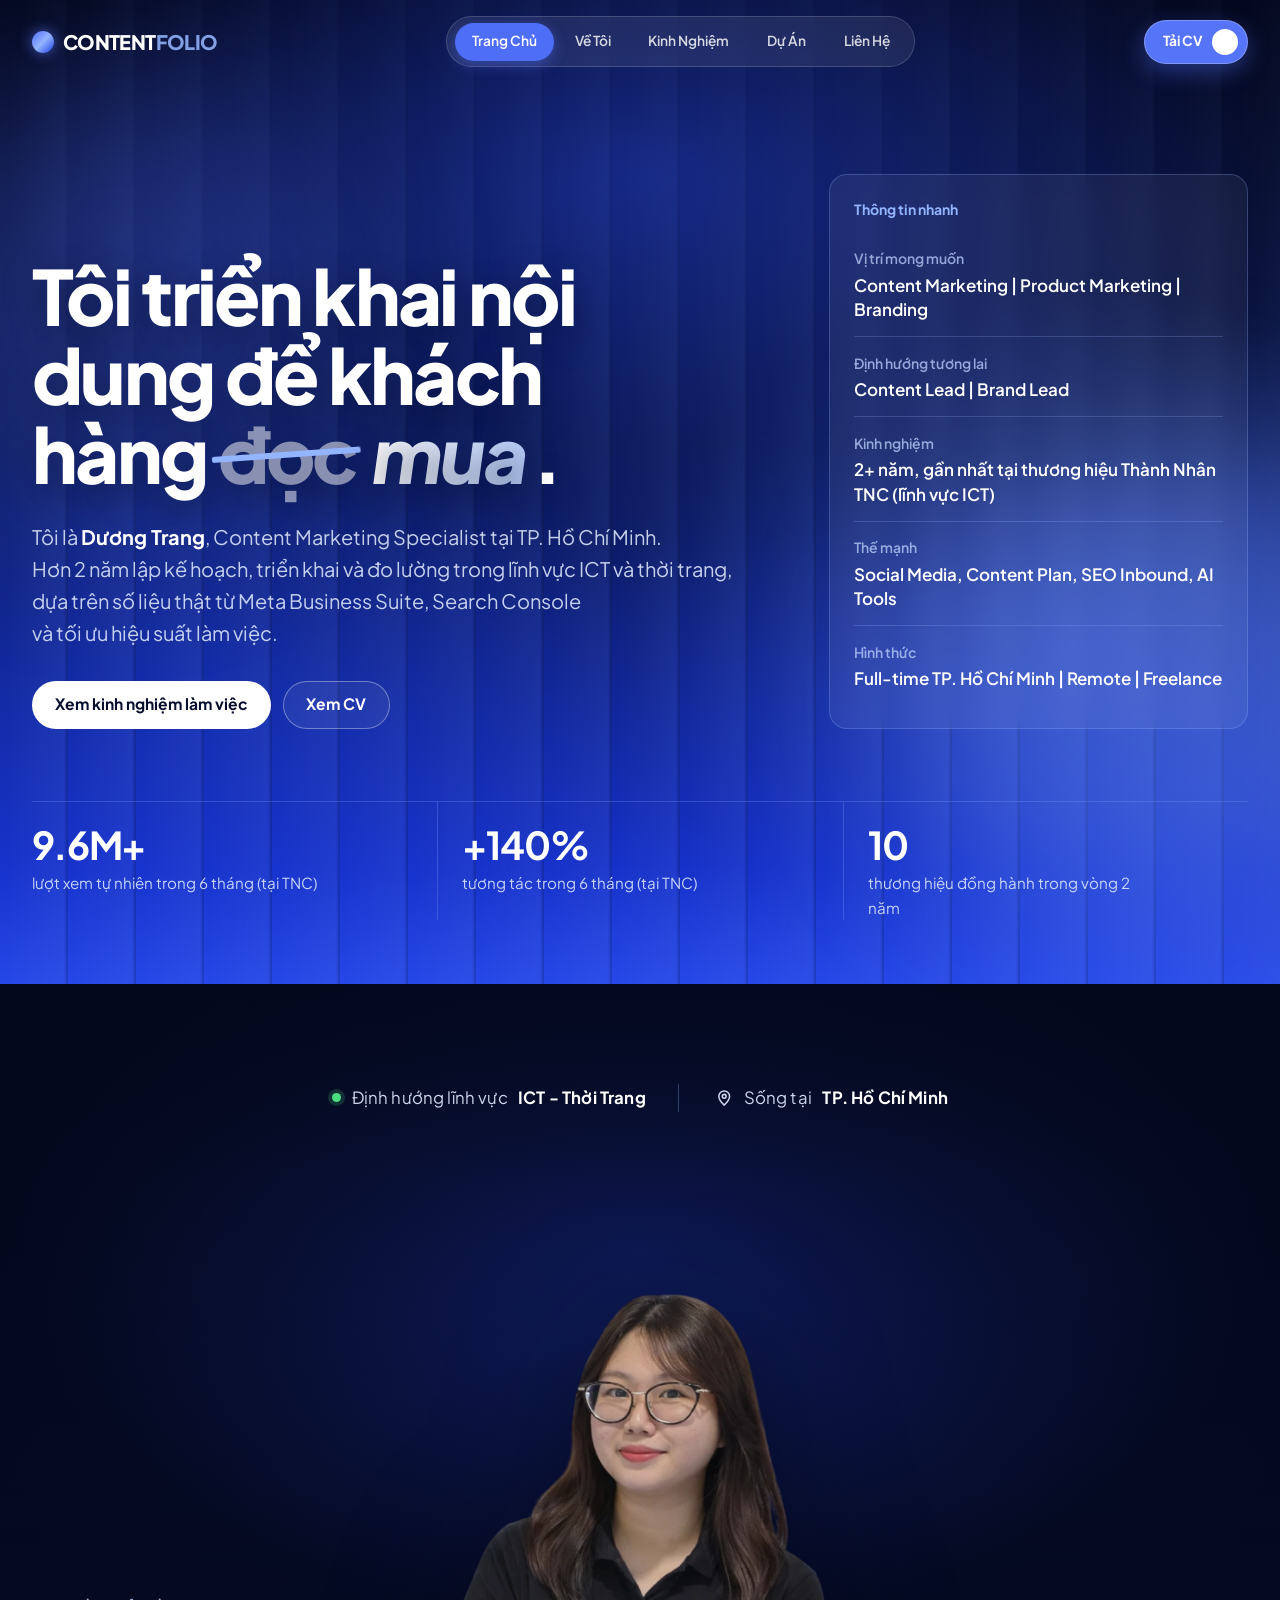
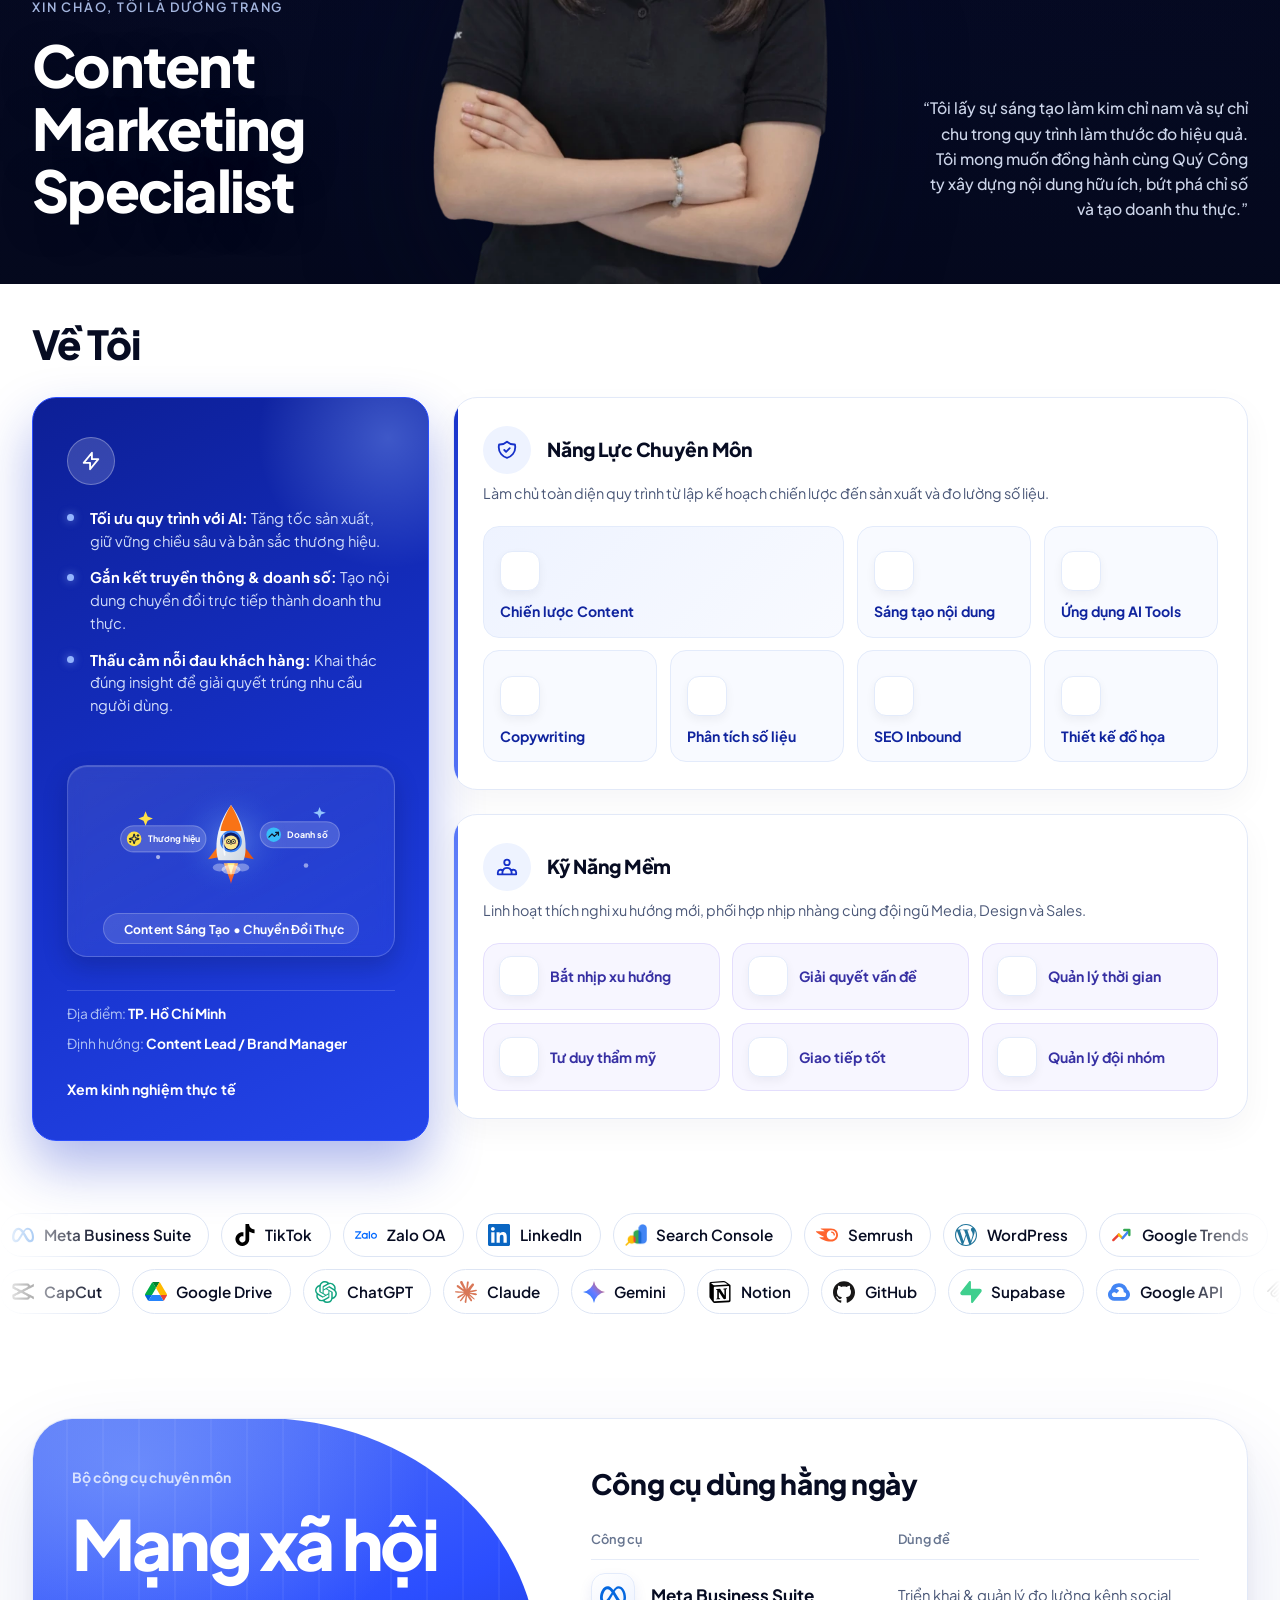
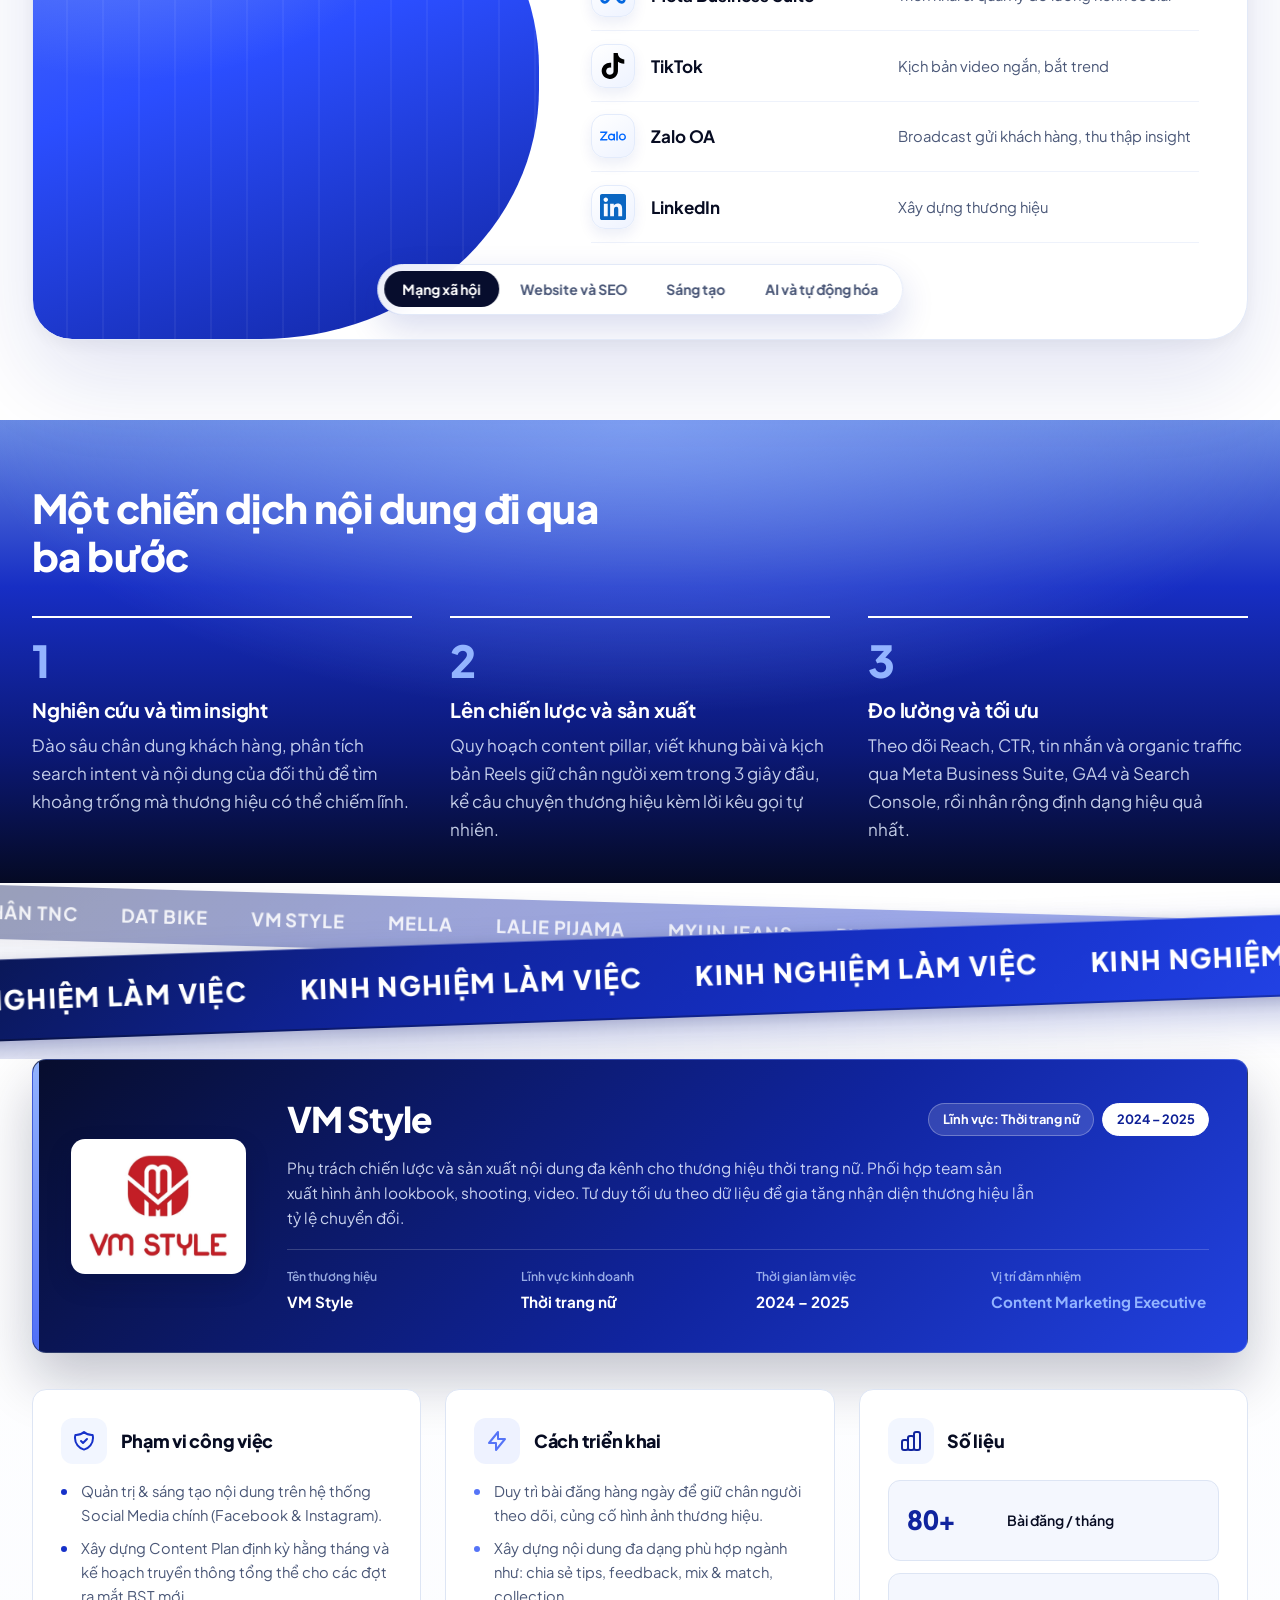
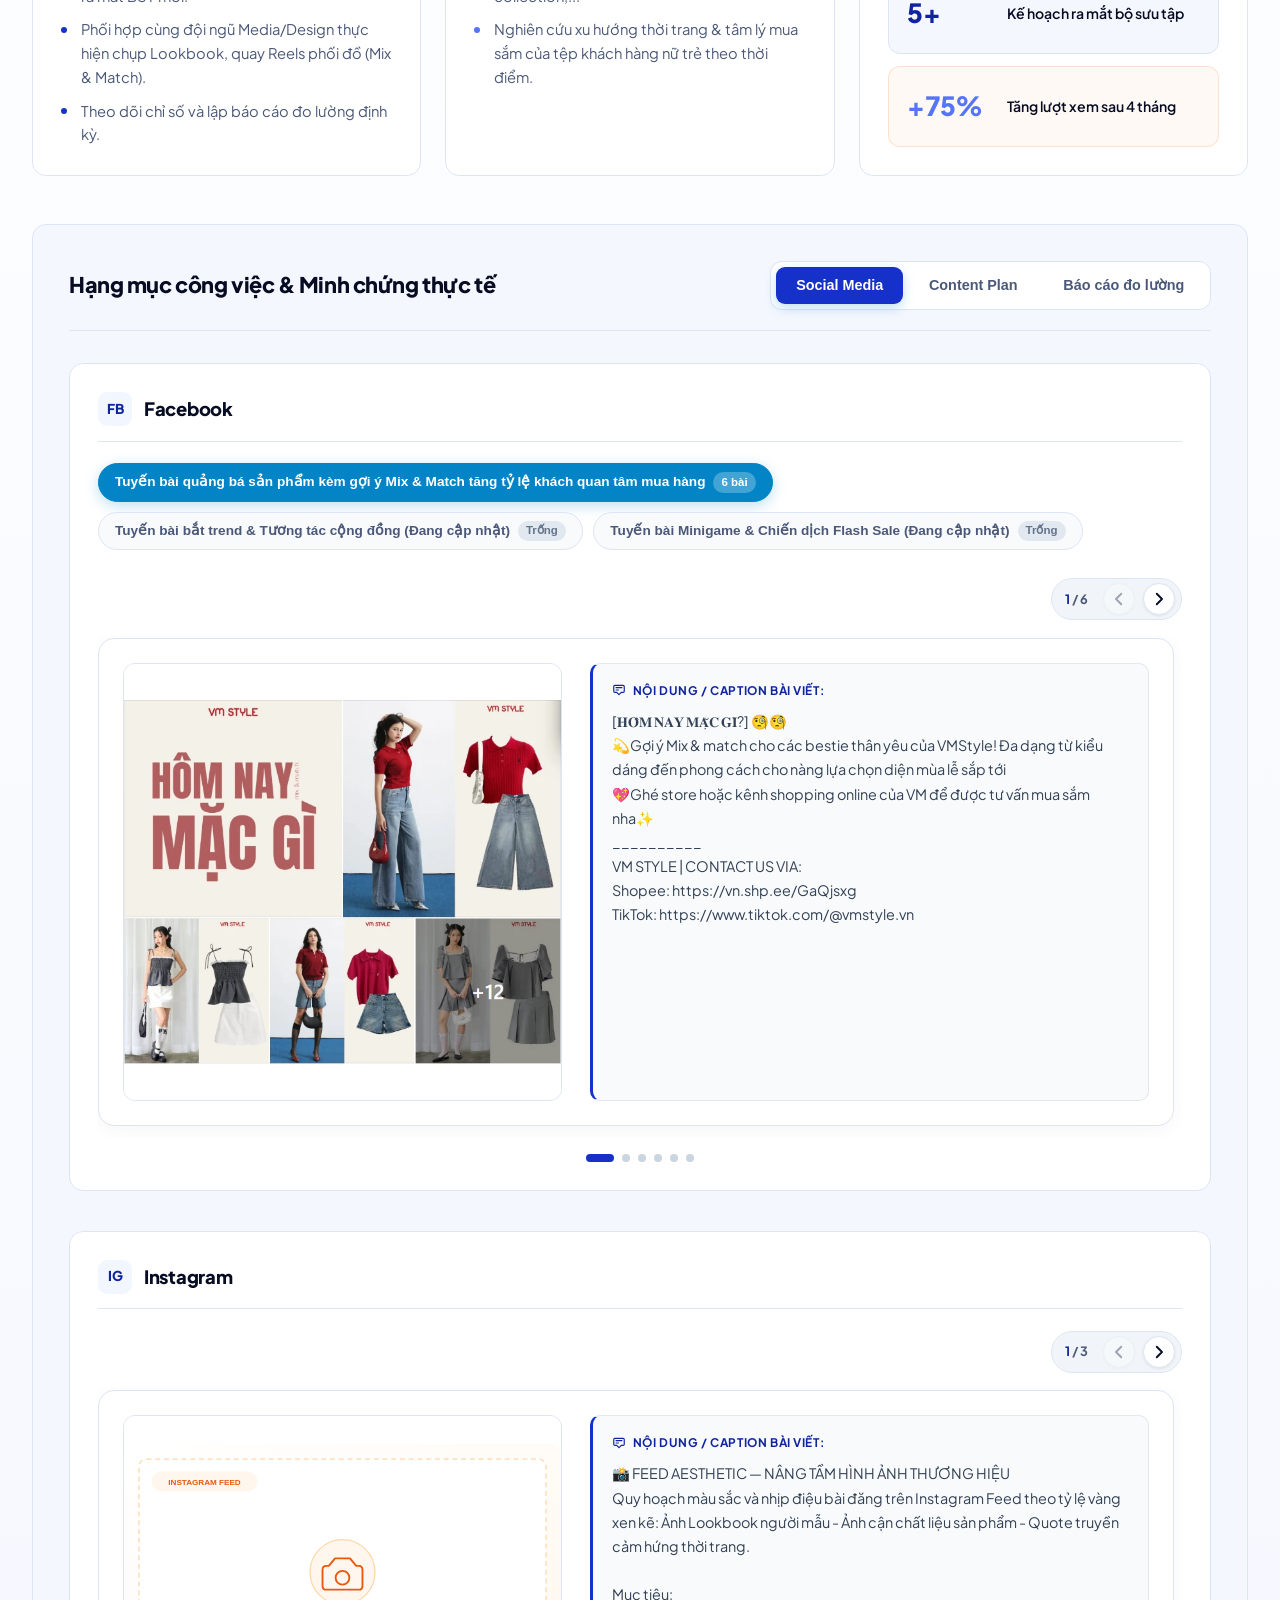
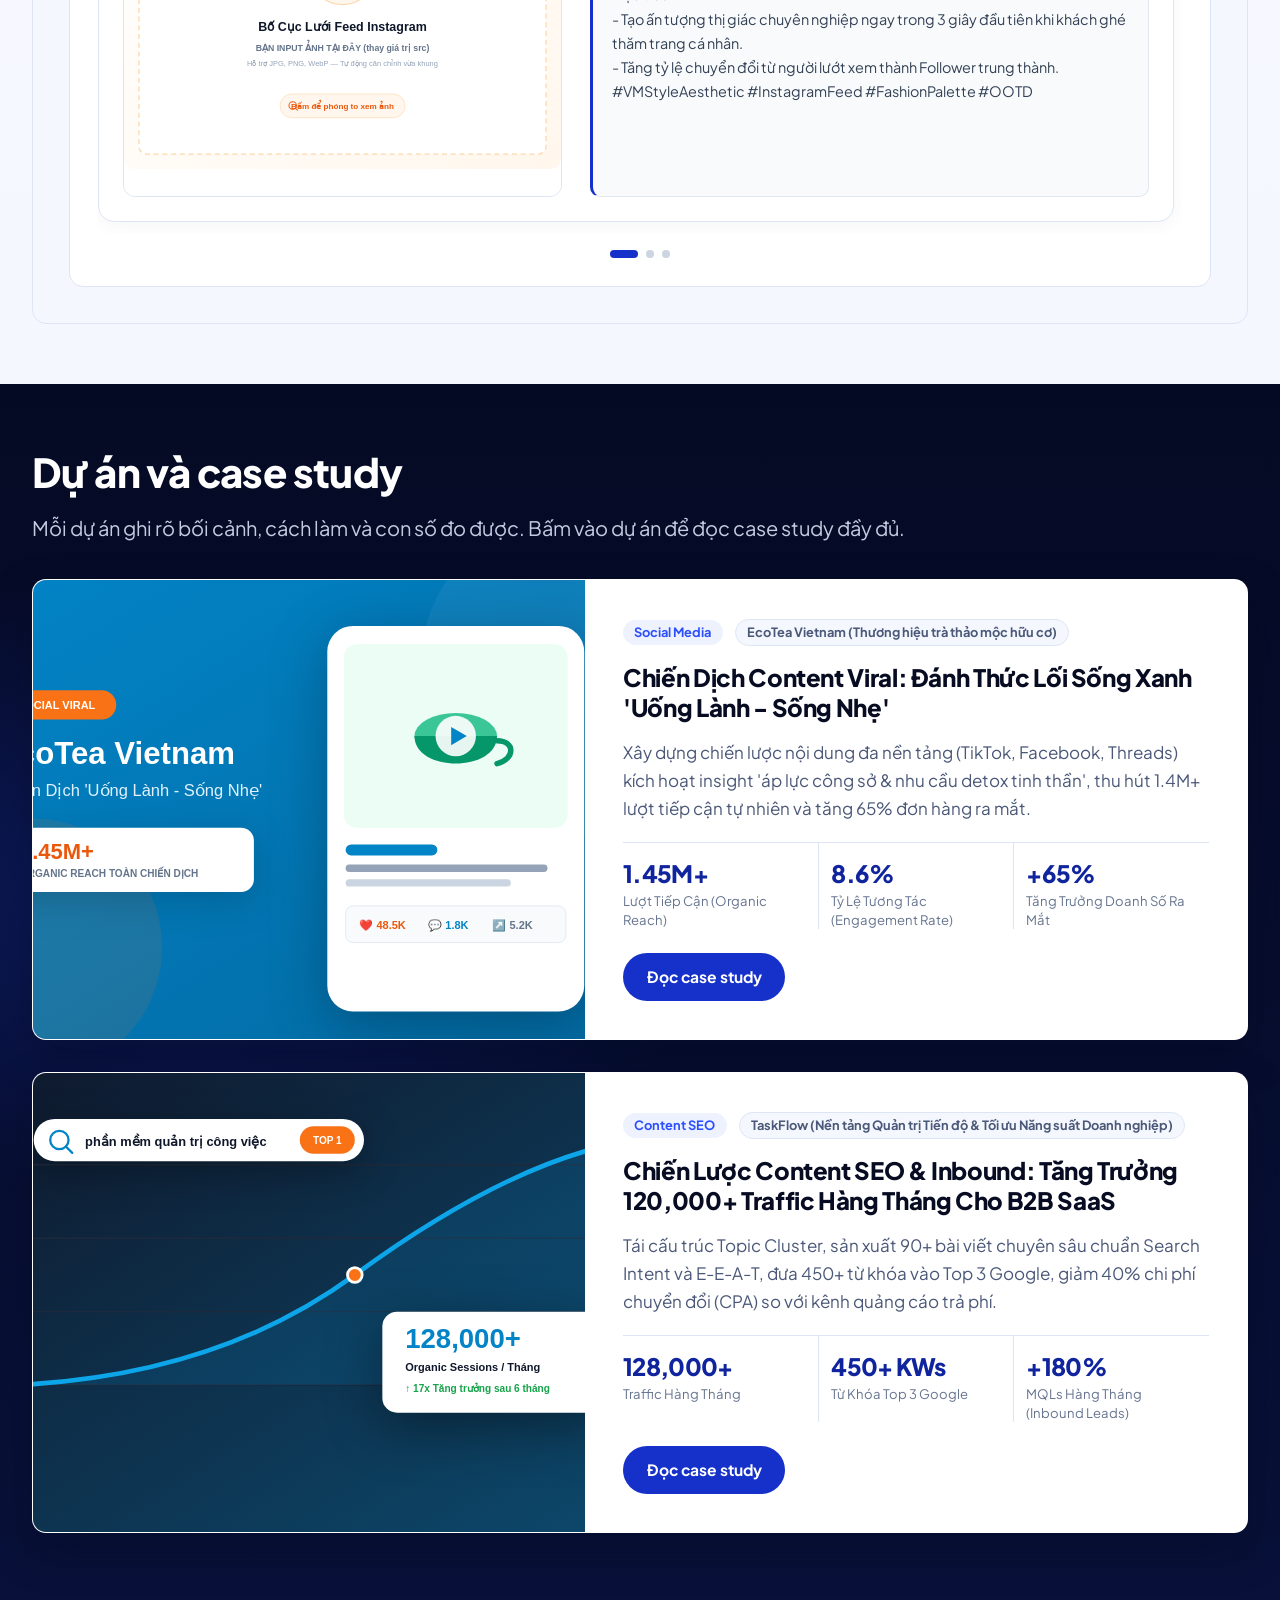
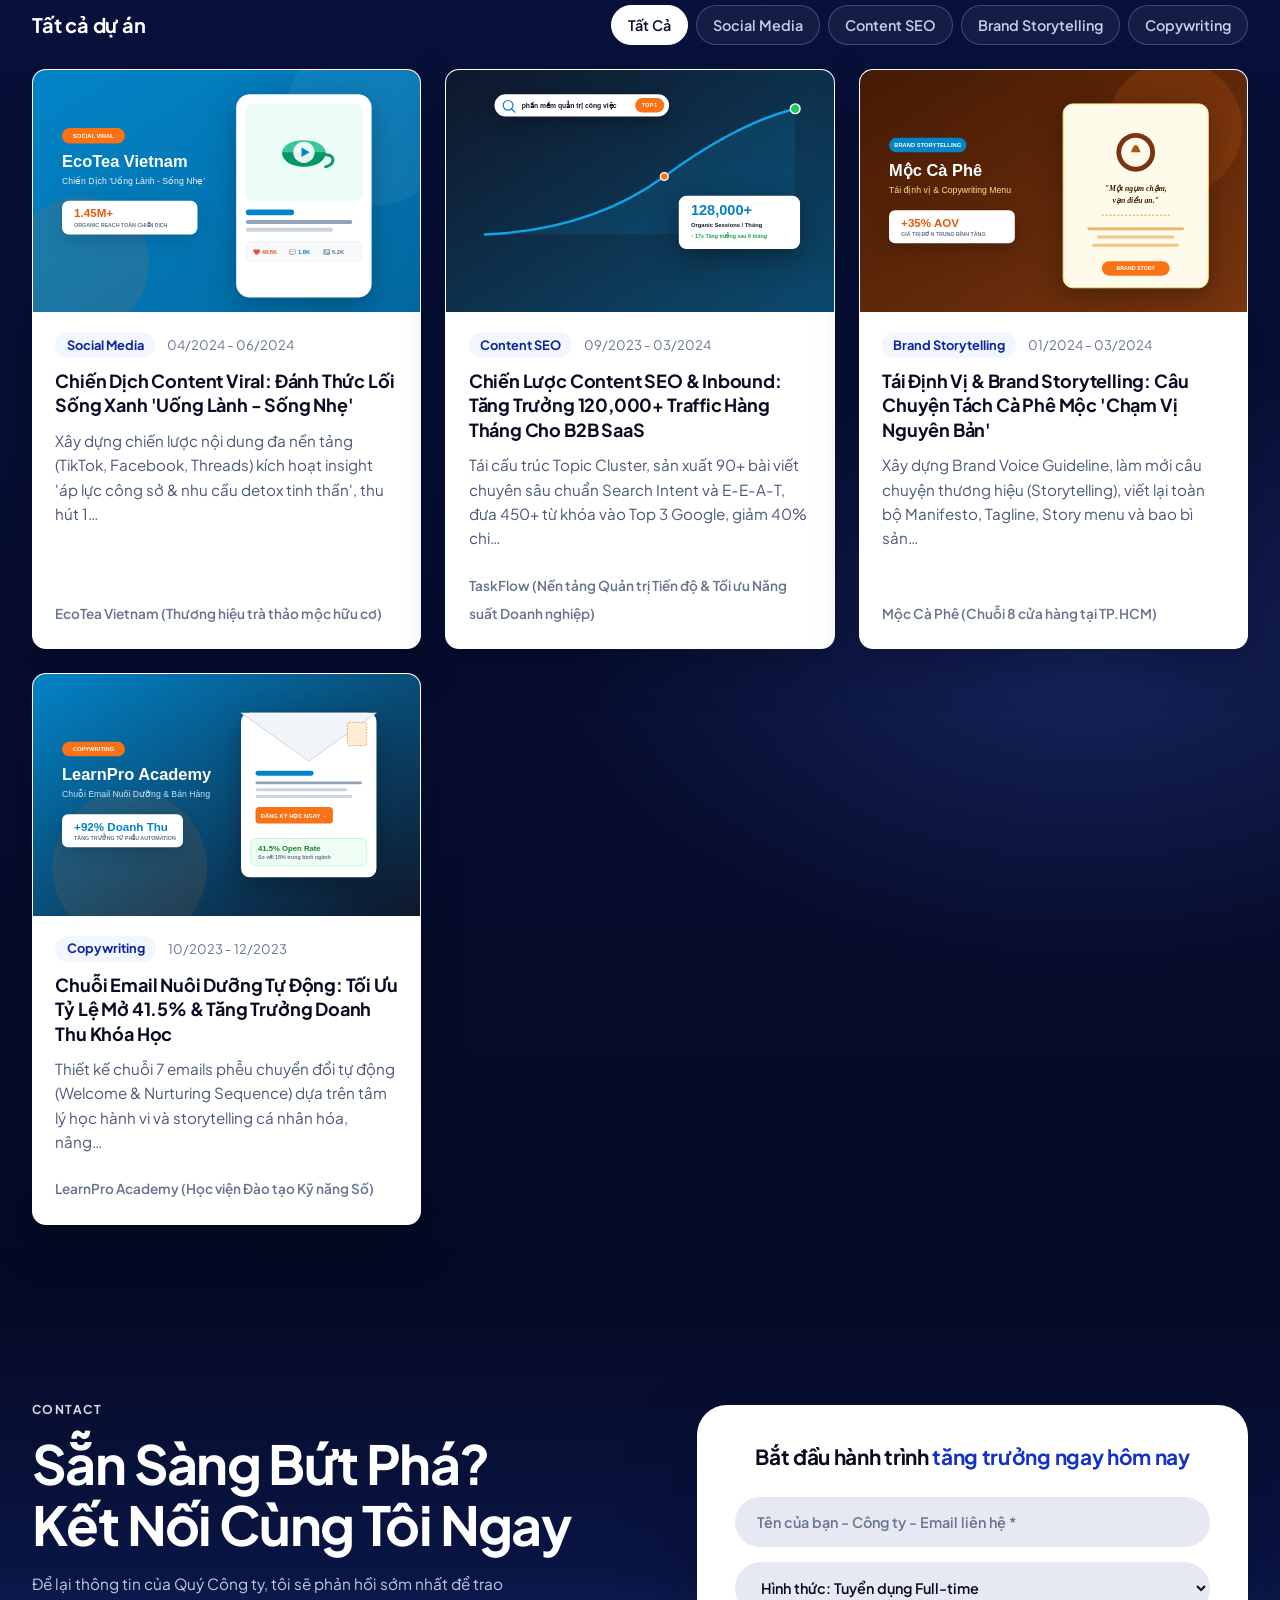
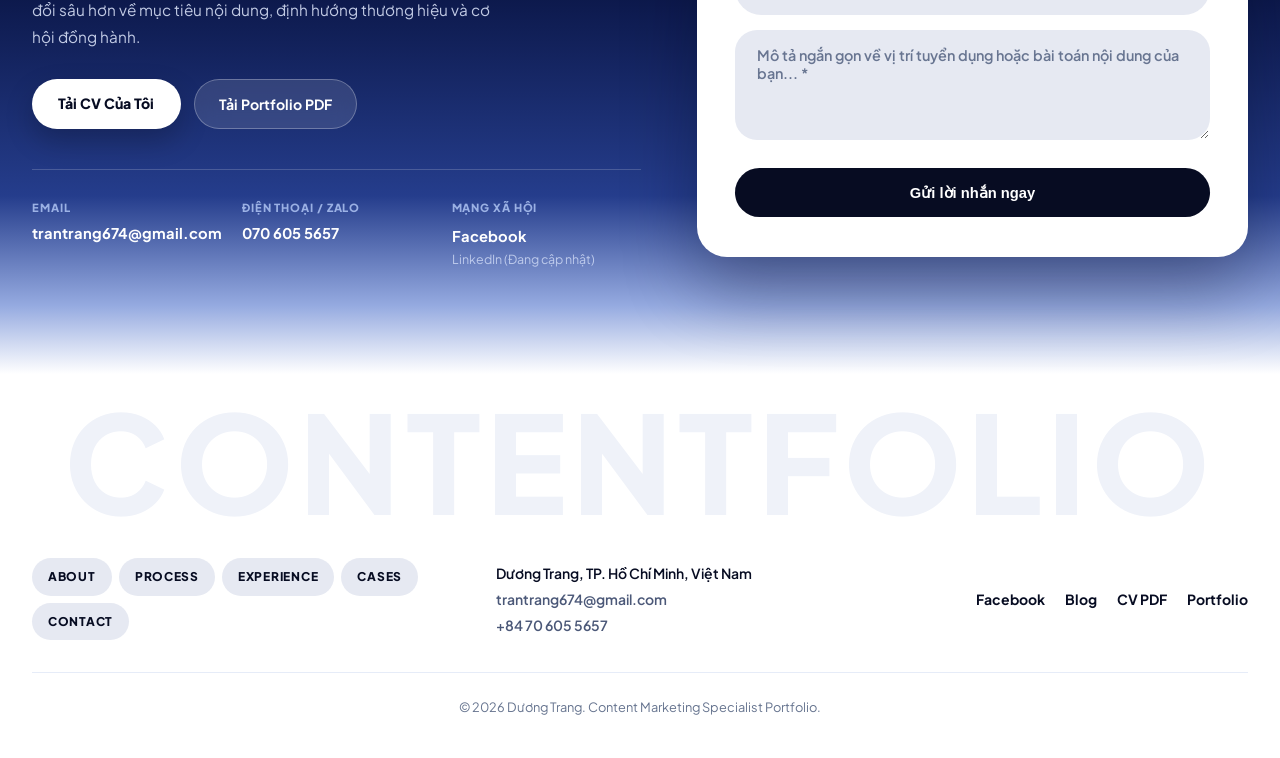
==== commit 4d9c863b: "Merge branch 'main' of https://github.com/trantrang674/Profile_DT" ====
--- a/frontend/index.html
+++ b/frontend/index.html
@@ -19,9 +19,9 @@
   <link rel="preconnect" href="https://fonts.gstatic.com" crossorigin>
   <link href="https://fonts.googleapis.com/css2?family=Plus+Jakarta+Sans:ital,wght@0,400;0,500;0,600;0,700;0,800;1,500&family=Playfair+Display:ital,wght@0,500;1,500&family=Dancing+Script:wght@600&display=swap" rel="stylesheet">
 
-  <link rel="stylesheet" href="assets/css/experience.css">
-  <link rel="stylesheet" href="assets/css/site.css">
-  <link rel="stylesheet" href="assets/css/legacy-sections.css">
+  <link rel="stylesheet" href="assets/css/experience.css?v=1.2">
+  <link rel="stylesheet" href="assets/css/site.css?v=1.2">
+  <link rel="stylesheet" href="assets/css/legacy-sections.css?v=1.3">
 
   <script src="https://cdn.jsdelivr.net/npm/marked@12.0.2/marked.min.js"></script>
 </head>
@@ -39,7 +39,7 @@
       <nav aria-label="Điều hướng chính">
         <ul class="nav-menu" id="nav-menu">
           <li><a href="#home" class="nav-link active">Trang Chủ</a></li>
-          <li><a href="#about" class="nav-link">About Me</a></li>
+          <li><a href="#about" class="nav-link">Về Tôi</a></li>
           <li><a href="#experience" class="nav-link">Kinh Nghiệm</a></li>
           <li><a href="#projects" class="nav-link">Dự Án</a></li>
           <li><a href="#contact" class="nav-link">Liên Hệ</a></li>
@@ -49,7 +49,7 @@
       <div class="nav-cta">
         <a href="assets/cv/CV-Content-Marketing.pdf" download class="btn-pill-glow">
           <span>Tải CV</span>
-          <span class="btn-circle-icon" aria-hidden="true">↓</span>
+          <span class="btn-circle-icon" aria-hidden="true"><i data-lucide="arrow-down" aria-hidden="true"></i></span>
         </a>
         <button class="mobile-toggle" aria-label="Mở menu điều hướng" aria-controls="nav-menu" aria-expanded="false">
           <svg width="22" height="22" fill="none" stroke="currentColor" viewBox="0 0 24 24" aria-hidden="true"><path stroke-linecap="round" stroke-linejoin="round" stroke-width="2" d="M4 6h16M4 12h16m-7 6h7"/></svg>
@@ -69,42 +69,43 @@
         <!-- Số cảnh lớn ở nền, đổi theo từng cảnh khi cuộn -->
         <div class="hero-scene-mark">
           <span class="hero-scene-num">01</span>
-          <span class="hero-scene-name">Bản nháp</span>
+          <span class="hero-scene-name">Phạm vi công việc</span>
         </div>
       </div>
 
       <div class="wrap hero-grid">
         <div class="hero-copy">
-          <p class="hero-status"><span class="status-dot" aria-hidden="true"></span>Đang tìm vị trí Content Marketing mới</p>
-
           <h1 class="hero-title">
-            Tôi viết nội dung để khách hàng
+            Tôi triển khai nội dung để khách hàng
             <span class="edit-mark"><del>đọc<span class="strike" aria-hidden="true"></span></del><ins>mua</ins></span>.
           </h1>
 
           <p class="hero-lead">
-            Tôi là <strong>Dương Trang</strong>, Content Marketing Specialist tại TP. Hồ Chí Minh. Hơn 2 năm lên kế hoạch, viết và đo lường nội dung cho thương hiệu thời trang, F&amp;B và công nghệ, dựa trên số liệu thật từ Meta Business Suite, GA4 và Search Console.
+            Tôi là <strong>Dương Trang</strong>, Content Marketing Specialist tại TP. Hồ Chí Minh.<br>
+            Hơn 2 năm lập kế hoạch, triển khai và đo lường trong lĩnh vực ICT và thời trang,<br>
+            dựa trên số liệu thật từ Meta Business Suite, Search Console<br>
+            và tối ưu hiệu suất làm việc.
           </p>
 
           <div class="hero-actions">
-            <a href="#projects" class="btn btn-light">Xem dự án</a>
-            <a href="assets/cv/Portfolio-Content-Marketing.pdf" download class="btn btn-outline-light">Tải portfolio (PDF)</a>
+            <a href="#experience" class="btn btn-light">Xem kinh nghiệm làm việc</a>
+            <button type="button" class="btn btn-outline-light open-cv-modal" id="open-cv-modal" aria-haspopup="dialog" aria-controls="cv-modal-backdrop">Xem CV</button>
           </div>
         </div>
 
         <!-- Bảng bên phải: đổi nội dung theo từng cảnh khi cuộn. Không có hiệu ứng cuộn thì chỉ hiện "Thông tin nhanh" -->
         <div class="hero-deck">
-          <article class="deck-panel deck-note" data-panel="note" aria-hidden="true">
-            <p class="deck-label">Ghi chú biên tập</p>
-            <p class="deck-quote">“Đọc” chưa nói lên mục tiêu. Đọc xong, khách hàng sẽ làm gì?</p>
-            <p class="deck-sub">Gợi ý: đổi động từ thành hành động tạo ra doanh số.</p>
-            <p class="deck-resolved"><span class="resolved-dot"></span>Đã sửa: “đọc” thành “mua”</p>
-          </article>
-
           <article class="deck-panel" data-panel="insight">
-            <p class="deck-label">Insight từ case EcoTea</p>
-            <blockquote class="deck-quote">Dân văn phòng trẻ kiệt sức vì deadline, trà sữa nhiều đường và stress. Họ muốn được chữa lành nhưng không có nhiều thời gian.</blockquote>
-            <p class="deck-sub">Big idea: “Uống Lành, Sống Nhẹ”, khoảng nghỉ 5 phút giữa ngày bận rộn.</p>
+            <p class="deck-label">Phạm vi công việc</p>
+            <ul class="scope-rows">
+              <li><span class="scope-dot" aria-hidden="true"></span><span>Social Media</span></li>
+              <li><span class="scope-dot" aria-hidden="true"></span><span>SEO Content</span></li>
+              <li><span class="scope-dot" aria-hidden="true"></span><span>Campaign</span></li>
+              <li><span class="scope-dot" aria-hidden="true"></span><span>Quản trị Website</span></li>
+              <li><span class="scope-dot" aria-hidden="true"></span><span>Event</span></li>
+              <li><span class="scope-dot" aria-hidden="true"></span><span>Branding Visual</span></li>
+              <li><span class="scope-dot" aria-hidden="true"></span><span>Báo cáo &amp; Đo lường</span></li>
+            </ul>
           </article>
 
           <article class="deck-panel" data-panel="channels">
@@ -120,10 +121,11 @@
           <aside class="deck-panel hero-facts" data-panel="facts" aria-label="Thông tin nhanh">
             <p class="deck-label">Thông tin nhanh</p>
             <dl>
-              <div><dt>Vị trí mong muốn</dt><dd>Content Marketing Executive, hướng tới Content Lead</dd></div>
-              <div><dt>Kinh nghiệm</dt><dd>2+ năm, gần nhất tại thương hiệu thời trang VM Style</dd></div>
-              <div><dt>Thế mạnh</dt><dd>Social Media, Content Plan, SEO Inbound, ứng dụng AI</dd></div>
-              <div><dt>Hình thức</dt><dd>Full-time hoặc Freelance, TP. Hồ Chí Minh</dd></div>
+              <div><dt>Vị trí mong muốn</dt><dd>Content Marketing | Product Marketing | Branding</dd></div>
+              <div><dt>Định hướng tương lai</dt><dd>Content Lead | Brand Lead</dd></div>
+              <div><dt>Kinh nghiệm</dt><dd>2+ năm, gần nhất tại thương hiệu Thành Nhân TNC (lĩnh vực ICT)</dd></div>
+              <div><dt>Thế mạnh</dt><dd>Social Media, Content Plan, SEO Inbound, AI Tools</dd></div>
+              <div><dt>Hình thức</dt><dd>Full-time TP. Hồ Chí Minh | Remote | Freelance</dd></div>
             </dl>
           </aside>
         </div>
@@ -131,22 +133,11 @@
 
       <div class="wrap">
         <ul class="hero-results" aria-label="Kết quả nổi bật">
-          <li><strong data-to="4.1" data-dec="1" data-suffix="M+">4.1M+</strong><span>lượt tiếp cận tự nhiên đa kênh trong 6 tháng</span></li>
-          <li><strong data-to="65" data-prefix="+" data-suffix="%">+65%</strong><span>tương tác và tin nhắn tự nhiên tại VM Style</span></li>
-          <li><strong data-to="360" data-suffix="+">360+</strong><span>bài viết và Reels đã lên kế hoạch, viết và xuất bản</span></li>
+          <li><strong data-to="9.6" data-dec="1" data-suffix="M+">9.6M+</strong><span>lượt xem tự nhiên trong 6 tháng (tại TNC)</span></li>
+          <li><strong data-to="140" data-prefix="+" data-suffix="%">+140%</strong><span>tương tác trong 6 tháng (tại TNC)</span></li>
+          <li><strong data-to="10">10</strong><span>thương hiệu đồng hành trong vòng 2 năm</span></li>
         </ul>
       </div>
-
-      <!-- Chỉ báo 6 cảnh của câu chuyện cuộn đầu trang (chỉ hiện khi hiệu ứng cuộn chạy) -->
-      <ol class="hero-scenes" aria-hidden="true">
-        <li class="is-active">Bản nháp</li>
-        <li>Biên tập</li>
-        <li>Insight</li>
-        <li>Kênh</li>
-        <li>Kết quả</li>
-        <li>Hồ sơ</li>
-      </ol>
-      <div class="hero-progress" aria-hidden="true"><span></span></div>
     </section>
 
     <!-- ========== CHÂN DUNG 3D: ảnh chân dung + vòng ảnh dự án xoay 3D (Three.js) ========== -->
@@ -155,44 +146,32 @@
       <div class="showcase-vignette" aria-hidden="true"></div>
 
       <div class="wrap showcase-top">
-        <p class="showcase-chip"><span class="status-dot" aria-hidden="true"></span>Đang tìm vị trí <strong>Content Marketing</strong></p>
+        <p class="showcase-chip"><span class="status-dot" aria-hidden="true"></span>Định hướng lĩnh vực <strong>ICT - Thời Trang</strong></p>
         <p class="showcase-chip">
           <svg width="14" height="14" viewBox="0 0 24 24" fill="none" stroke="currentColor" stroke-width="2" aria-hidden="true"><path d="M12 21s-7-6.2-7-11.5A7 7 0 0 1 19 9.5C19 14.8 12 21 12 21z"/><circle cx="12" cy="9.5" r="2.5"/></svg>
           Sống tại <strong>TP. Hồ Chí Minh</strong>
         </p>
       </div>
 
-      <!-- Ảnh chân dung đã tách nền (WebP, dự phòng PNG). Thay ảnh nét hơn: ghi đè 2 file duong-trang.* -->
-      <picture>
-        <source srcset="assets/images/duong-trang.webp" type="image/webp">
-        <img class="showcase-portrait" src="assets/images/duong-trang.png" alt="Chân dung Dương Trang trong tà áo dài, tay cầm nón lá" width="506" height="999">
-      </picture>
+      <!-- Ảnh chân dung đã tách nền -->
+      <img class="showcase-portrait" src="assets/images/duong-trang.webp?v=5" alt="Chân dung Dương Trang, Content Marketing Specialist" width="1024" height="1024">
 
       <div class="wrap showcase-bottom">
         <div class="showcase-intro">
           <p class="showcase-hi">Xin chào, tôi là Dương Trang</p>
-          <h2 id="showcase-title" class="showcase-title">Content Marketing<br>Specialist</h2>
-          <a href="#contact" class="showcase-cta">
-            <span class="showcase-cta-icon" aria-hidden="true">
-              <svg width="16" height="16" viewBox="0 0 24 24" fill="none" stroke="currentColor" stroke-width="2.2" stroke-linecap="round" stroke-linejoin="round"><path d="M5 12h14M13 6l6 6-6 6"/></svg>
-            </span>
-            Bắt đầu dự án
-          </a>
+          <h2 id="showcase-title" class="showcase-title">Content<br>Marketing<br>Specialist</h2>
         </div>
         <figure class="showcase-quote">
-          <blockquote>“Tôi giúp thương hiệu kể đúng câu chuyện cho đúng người, để nội dung <strong>tạo ra doanh số</strong> chứ không chỉ thêm lượt xem.”</blockquote>
-          <figcaption class="showcase-sign">Dương Trang</figcaption>
+          <blockquote>“Tôi lấy sự sáng tạo làm kim chỉ nam và sự chỉ chu trong quy trình làm thước đo hiệu quả. Tôi mong muốn đồng hành cùng Quý Công ty xây dựng nội dung hữu ích, bứt phá chỉ số và tạo doanh thu thực.”</blockquote>
         </figure>
       </div>
     </section>
 
-    <!-- ========== NĂNG LỰC ========== -->
+    <!-- ========== VỀ TÔI ========== -->
     <section id="about" class="section">
       <div class="wrap">
-        <div class="split">
-          <div class="split-head">
-            <h2 class="h2">Chuyên môn</h2>
-          </div>
+        <div class="about-title-row">
+          <h2 class="h2 section-title">Về Tôi</h2>
         </div>
 
         <div class="skills-board legacy">
@@ -200,14 +179,114 @@
             <div class="airlume-card-icon">
               <svg width="22" height="22" fill="none" stroke="currentColor" viewBox="0 0 24 24"><path stroke-linecap="round" stroke-linejoin="round" stroke-width="2" d="M13 10V3L4 14h7v7l9-11h-7z"/></svg>
             </div>
-            <p>
-              Trong thời đại AI có thể sản xuất hàng loạt nội dung chỉ sau vài giây, tôi tìm ra giải pháp về quy trình làm việc tối ưu hơn, tạo sự liên kết giữa truyền thông thương hiệu và tạo ra doanh số. Tất cả nằm ở việc thấu cảm sâu sắc với nỗi đau khách hàng, sau đó giải quyết chúng.
-            </p>
+            <ul class="airlume-bullet-list">
+              <li>
+                <strong>Tối ưu quy trình với AI:</strong> Tăng tốc sản xuất, giữ vững chiều sâu và bản sắc thương hiệu.
+              </li>
+              <li>
+                <strong>Gắn kết truyền thông &amp; doanh số:</strong> Tạo nội dung chuyển đổi trực tiếp thành doanh thu thực.
+              </li>
+              <li>
+                <strong>Thấu cảm nỗi đau khách hàng:</strong> Khai thác đúng insight để giải quyết trúng nhu cầu người dùng.
+              </li>
+            </ul>
+
+            <!-- Điểm nhấn hình hoạt họa sáng tạo (Animated Creative Accent) -->
+            <div class="airlume-mascot-box" aria-hidden="true">
+              <svg class="airlume-mascot-svg" viewBox="0 0 240 120" fill="none" xmlns="http://www.w3.org/2000/svg">
+                <defs>
+                  <radialGradient id="mascotAura" cx="50%" cy="50%" r="50%">
+                    <stop offset="0%" stop-color="#93c5fd" stop-opacity="0.38"/>
+                    <stop offset="100%" stop-color="#1d4ed8" stop-opacity="0"/>
+                  </radialGradient>
+                  <linearGradient id="rocketBodyGrad" x1="0%" y1="0%" x2="100%" y2="100%">
+                    <stop offset="0%" stop-color="#ffffff"/>
+                    <stop offset="100%" stop-color="#cbd5e1"/>
+                  </linearGradient>
+                  <linearGradient id="rocketFlame" x1="0%" y1="0%" x2="0%" y2="100%">
+                    <stop offset="0%" stop-color="#fdba74"/>
+                    <stop offset="50%" stop-color="#f97316"/>
+                    <stop offset="100%" stop-color="#ef4444"/>
+                  </linearGradient>
+                </defs>
+
+                <!-- Vầng hào quang chuyển động -->
+                <circle cx="120" cy="58" r="54" fill="url(#mascotAura)" class="anim-glow"/>
+
+                <!-- Ngôi sao lấp lánh -->
+                <path d="M 38 30 L 40 35 L 45 37 L 40 39 L 38 44 L 36 39 L 31 37 L 36 35 Z" fill="#fde047" class="anim-star"/>
+                <path d="M 205 26 L 206.5 30 L 211 31.5 L 206.5 33 L 205 37 L 203.5 33 L 199 31.5 L 203.5 30 Z" fill="#93c5fd" class="anim-star-2"/>
+                <circle cx="50" cy="74" r="2" fill="#ffffff" opacity="0.6"/>
+                <circle cx="192" cy="82" r="2.2" fill="#ffffff" opacity="0.5"/>
+
+                <!-- Floating Badge 1: Thương hiệu (Trái) -->
+                <g class="anim-orbit-left" transform="translate(14, 44)">
+                  <rect width="82" height="25" rx="12.5" fill="rgba(255,255,255,0.16)" stroke="rgba(255,255,255,0.28)" stroke-width="1"/>
+                  <circle cx="13" cy="12.5" r="7" fill="#fde047"/>
+                  <svg x="7.5" y="7" width="11" height="11" viewBox="0 0 24 24" fill="none" stroke="#1e293b" stroke-width="2.4" stroke-linecap="round" stroke-linejoin="round" aria-hidden="true"><path d="M9.937 15.5A2 2 0 0 0 8.5 14.063l-6.135-1.582a.5.5 0 0 1 0-.962L8.5 9.936A2 2 0 0 0 9.937 8.5l1.582-6.135a.5.5 0 0 1 .963 0L14.063 8.5A2 2 0 0 0 15.5 9.937l6.135 1.581a.5.5 0 0 1 0 .964L15.5 14.063a2 2 0 0 0-1.437 1.437l-1.582 6.135a.5.5 0 0 1-.963 0z"/><path d="M20 3v4"/><path d="M22 5h-4"/><path d="M4 17v2"/><path d="M5 18H3"/></svg>
+                  <text x="26" y="16" font-family="'Plus Jakarta Sans', sans-serif" font-size="8.5" font-weight="700" fill="#ffffff">Thương hiệu</text>
+                </g>
+
+                <!-- Floating Badge 2: Doanh số (Phải) -->
+                <g class="anim-orbit-right" transform="translate(148, 40)">
+                  <rect width="76" height="25" rx="12.5" fill="rgba(255,255,255,0.16)" stroke="rgba(255,255,255,0.28)" stroke-width="1"/>
+                  <circle cx="13" cy="12.5" r="7" fill="#38bdf8"/>
+                  <svg x="7.5" y="7" width="11" height="11" viewBox="0 0 24 24" fill="none" stroke="#0f172a" stroke-width="2.6" stroke-linecap="round" stroke-linejoin="round" aria-hidden="true"><polyline points="22 7 13.5 15.5 8.5 10.5 2 17"/><polyline points="16 7 22 7 22 13"/></svg>
+                  <text x="26" y="16" font-family="'Plus Jakarta Sans', sans-serif" font-size="8.5" font-weight="700" fill="#ffffff">Doanh số</text>
+                </g>
+
+                <!-- Nhân vật hoạt họa / Tên lửa sáng tạo (Center Mascot) -->
+                <g class="anim-mascot-body" transform="translate(120, 56)">
+                  <!-- Luồng lửa phản lực -->
+                  <path d="M -7 24 Q 0 42 0 44 Q 0 42 7 24 Z" fill="url(#rocketFlame)" class="anim-flame"/>
+                  <path d="M -3.5 24 Q 0 34 0 36 Q 0 34 3.5 24 Z" fill="#fef08a" class="anim-flame"/>
+
+                  <!-- Khói mây bồng bềnh -->
+                  <ellipse cx="-11" cy="28" rx="6.5" ry="3.8" fill="rgba(255,255,255,0.35)"/>
+                  <ellipse cx="11" cy="28" rx="6.5" ry="3.8" fill="rgba(255,255,255,0.35)"/>
+                  <ellipse cx="0" cy="30" rx="9" ry="4.5" fill="rgba(255,255,255,0.5)"/>
+
+                  <!-- Cánh tên lửa -->
+                  <path d="M -12 7 L -22 20 L -11 18 Z" fill="#f97316"/>
+                  <path d="M 12 7 L 22 20 L 11 18 Z" fill="#ea580c"/>
+
+                  <!-- Thân tên lửa bóng bẩy -->
+                  <path d="M 0 -32 C -17 -9 -15 15 -12 21 L 12 21 C 15 15 17 -9 0 -32 Z" fill="url(#rocketBodyGrad)"/>
+                  
+                  <!-- Mũi nhọn tên lửa màu cam điểm nhấn -->
+                  <path d="M 0 -32 C -7 -20 -10 -11 -10 -7 L 10 -7 C 10 -11 7 -20 0 -32 Z" fill="#f97316"/>
+
+                  <!-- Cửa sổ tròn của phi thuyền với gương mặt hoạt hình dễ thương -->
+                  <circle cx="0" cy="3" r="9.5" fill="#0c1d68" stroke="#3b82f6" stroke-width="1.8"/>
+                  <!-- Gương mặt chibi mascot -->
+                  <circle cx="0" cy="4" r="6.8" fill="#fde68a"/>
+                  <!-- Cặp kính tròn trí thức dễ thương -->
+                  <circle cx="-2.3" cy="3" r="2" fill="none" stroke="#0f172a" stroke-width="0.8"/>
+                  <circle cx="2.3" cy="3" r="2" fill="none" stroke="#0f172a" stroke-width="0.8"/>
+                  <line x1="-0.3" y1="3" x2="0.3" y2="3" stroke="#0f172a" stroke-width="0.7"/>
+                  <circle cx="-2.3" cy="3" r="0.7" fill="#0f172a"/>
+                  <circle cx="2.3" cy="3" r="0.7" fill="#0f172a"/>
+                  <!-- Đôi má hồng -->
+                  <ellipse cx="-4.2" cy="5" rx="0.9" ry="0.5" fill="#f43f5e" opacity="0.6"/>
+                  <ellipse cx="4.2" cy="5" rx="0.9" ry="0.5" fill="#f43f5e" opacity="0.6"/>
+                  <!-- Nụ cười tươi -->
+                  <path d="M -1 5.3 Q 0 6.5 1 5.3" fill="none" stroke="#0f172a" stroke-width="0.7" stroke-linecap="round"/>
+
+                  <!-- Vệt sáng phản quang trên vỏ tên lửa -->
+                  <path d="M -7 -3 Q -8 7 -6 16" stroke="rgba(255,255,255,0.75)" stroke-width="1.5" stroke-linecap="round"/>
+                </g>
+              </svg>
+              <div class="airlume-mascot-caption">
+                <span class="sparkle"><i data-lucide="sparkles" aria-hidden="true"></i></span>
+                <span>Content Sáng Tạo • Chuyển Đổi Thực</span>
+              </div>
+            </div>
+
             <div class="airlume-meta-list">
-              <div><span>📍 Địa điểm:</span> <strong>TP. Hồ Chí Minh</strong></div>
-              <div><span>🎯 Định hướng:</span> <strong>Content Lead / Brand Manager</strong></div>
-            </div>
-            <a href="#experience" class="airlume-card-link">Xem kinh nghiệm thực tế <span>→</span></a>
+              <div><span><i data-lucide="map-pin" aria-hidden="true"></i> Địa điểm:</span> <strong>TP. Hồ Chí Minh</strong></div>
+              <div><span><i data-lucide="target" aria-hidden="true"></i> Định hướng:</span> <strong>Content Lead / Brand Manager</strong></div>
+            </div>
+            <a href="#experience" class="airlume-card-link">Xem kinh nghiệm thực tế <span><i data-lucide="arrow-right" aria-hidden="true"></i></span></a>
           </article>
           <div class="skills-board-right">
             <article class="skills-panel">
@@ -217,13 +296,13 @@
                 <p>Làm chủ toàn diện quy trình từ lập kế hoạch chiến lược đến sản xuất và đo lường số liệu.</p>
               </header>
               <div class="skill-grid hard">
-                <div class="skill-tile"><span class="skill-tile-ico">🎯</span><span class="skill-tile-name">Chiến lược Content</span></div>
-                <div class="skill-tile"><span class="skill-tile-ico">✍️</span><span class="skill-tile-name">Sáng tạo nội dung</span></div>
-                <div class="skill-tile"><span class="skill-tile-ico">🤖</span><span class="skill-tile-name">Ứng dụng AI Tools</span></div>
-                <div class="skill-tile"><span class="skill-tile-ico">📝</span><span class="skill-tile-name">Copywriting</span></div>
-                <div class="skill-tile"><span class="skill-tile-ico">📊</span><span class="skill-tile-name">Phân tích số liệu</span></div>
-                <div class="skill-tile"><span class="skill-tile-ico">🔍</span><span class="skill-tile-name">SEO Inbound</span></div>
-                <div class="skill-tile"><span class="skill-tile-ico">🎨</span><span class="skill-tile-name">Thiết kế đồ họa</span></div>
+                <div class="skill-tile"><span class="skill-tile-ico"><i data-lucide="target" aria-hidden="true"></i></span><span class="skill-tile-name">Chiến lược Content</span></div>
+                <div class="skill-tile"><span class="skill-tile-ico"><i data-lucide="pen-line" aria-hidden="true"></i></span><span class="skill-tile-name">Sáng tạo nội dung</span></div>
+                <div class="skill-tile"><span class="skill-tile-ico"><i data-lucide="bot" aria-hidden="true"></i></span><span class="skill-tile-name">Ứng dụng AI Tools</span></div>
+                <div class="skill-tile"><span class="skill-tile-ico"><i data-lucide="notebook-pen" aria-hidden="true"></i></span><span class="skill-tile-name">Copywriting</span></div>
+                <div class="skill-tile"><span class="skill-tile-ico"><i data-lucide="chart-column" aria-hidden="true"></i></span><span class="skill-tile-name">Phân tích số liệu</span></div>
+                <div class="skill-tile"><span class="skill-tile-ico"><i data-lucide="search" aria-hidden="true"></i></span><span class="skill-tile-name">SEO Inbound</span></div>
+                <div class="skill-tile"><span class="skill-tile-ico"><i data-lucide="palette" aria-hidden="true"></i></span><span class="skill-tile-name">Thiết kế đồ họa</span></div>
               </div>
             </article>
             <article class="skills-panel soft">
@@ -233,12 +312,12 @@
                 <p>Linh hoạt thích nghi xu hướng mới, phối hợp nhịp nhàng cùng đội ngũ Media, Design và Sales.</p>
               </header>
               <div class="skill-grid soft">
-                <div class="skill-row"><span class="skill-tile-ico">⏱️</span><span class="skill-tile-name">Quản lý thời gian</span></div>
-                <div class="skill-row"><span class="skill-tile-ico">🧩</span><span class="skill-tile-name">Giải quyết vấn đề</span></div>
-                <div class="skill-row"><span class="skill-tile-ico">👁️</span><span class="skill-tile-name">Tư duy thẩm mỹ</span></div>
-                <div class="skill-row"><span class="skill-tile-ico">💬</span><span class="skill-tile-name">Giao tiếp tốt</span></div>
-                <div class="skill-row"><span class="skill-tile-ico">🚀</span><span class="skill-tile-name">Bắt nhịp xu hướng</span></div>
-                <div class="skill-row"><span class="skill-tile-ico">👥</span><span class="skill-tile-name">Quản lý đội nhóm</span></div>
+                <div class="skill-row"><span class="skill-tile-ico"><i data-lucide="rocket" aria-hidden="true"></i></span><span class="skill-tile-name">Bắt nhịp xu hướng</span></div>
+                <div class="skill-row"><span class="skill-tile-ico"><i data-lucide="puzzle" aria-hidden="true"></i></span><span class="skill-tile-name">Giải quyết vấn đề</span></div>
+                <div class="skill-row"><span class="skill-tile-ico"><i data-lucide="timer" aria-hidden="true"></i></span><span class="skill-tile-name">Quản lý thời gian</span></div>
+                <div class="skill-row"><span class="skill-tile-ico"><i data-lucide="eye" aria-hidden="true"></i></span><span class="skill-tile-name">Tư duy thẩm mỹ</span></div>
+                <div class="skill-row"><span class="skill-tile-ico"><i data-lucide="message-circle" aria-hidden="true"></i></span><span class="skill-tile-name">Giao tiếp tốt</span></div>
+                <div class="skill-row"><span class="skill-tile-ico"><i data-lucide="users" aria-hidden="true"></i></span><span class="skill-tile-name">Quản lý đội nhóm</span></div>
               </div>
             </article>
           </div>
@@ -256,7 +335,6 @@
               <div class="store-hero">
                 <p class="store-kicker">Bộ công cụ chuyên môn</p>
                 <p class="store-big" aria-hidden="true">Mạng xã hội</p>
-                <p class="store-count"><strong>4</strong> công cụ dùng hằng ngày</p>
               </div>
               <div class="store-list">
                 <h3 class="store-title">Công cụ dùng hằng ngày</h3>
@@ -266,13 +344,13 @@
                 <li class="store-row" data-group="social"><span class="store-ico"><img src="assets/images/logos/tiktok.svg" alt="" width="24" height="24" loading="lazy"></span><span class="store-name">TikTok</span><span class="store-use">Kịch bản video ngắn, bắt trend</span></li>
                 <li class="store-row" data-group="social"><span class="store-ico"><img src="assets/images/logos/zalo.svg" alt="" width="24" height="24" loading="lazy"></span><span class="store-name">Zalo OA</span><span class="store-use">Broadcast gửi khách hàng, thu thập insight</span></li>
                 <li class="store-row" data-group="social"><span class="store-ico"><img src="assets/images/logos/linkedin.svg" alt="" width="24" height="24" loading="lazy"></span><span class="store-name">LinkedIn</span><span class="store-use">Xây dựng thương hiệu</span></li>
-                <li class="store-row" data-group="seo" hidden><span class="store-ico"><img src="assets/images/logos/googlesearchconsole.svg" alt="" width="24" height="24" loading="lazy"></span><span class="store-name">Search Console</span><span class="store-use">Theo dõi từ khóa và traffic</span></li>
+                <li class="store-row" data-group="seo" hidden><span class="store-ico"><img src="assets/images/logos/googlesearchconsole.webp?v=4" alt="Search Console" width="24" height="24" loading="lazy"></span><span class="store-name">Search Console</span><span class="store-use">Theo dõi từ khóa và traffic</span></li>
                 <li class="store-row" data-group="seo" hidden><span class="store-ico"><img src="assets/images/logos/semrush.svg" alt="" width="24" height="24" loading="lazy"></span><span class="store-name">Semrush</span><span class="store-use">Nghiên cứu từ khóa, đối thủ</span></li>
                 <li class="store-row" data-group="seo" hidden><span class="store-ico"><img src="assets/images/logos/wordpress.svg" alt="" width="24" height="24" loading="lazy"></span><span class="store-name">WordPress</span><span class="store-use">Đăng bài chuẩn SEO</span></li>
                 <li class="store-row" data-group="seo" hidden><span class="store-ico"><img src="assets/images/logos/googletrends.svg" alt="" width="24" height="24" loading="lazy"></span><span class="store-name">Google Trends</span><span class="store-use">Bắt xu hướng tìm kiếm</span></li>
-                <li class="store-row" data-group="creative" hidden><span class="store-ico"><img src="assets/images/logos/canva.svg" alt="" width="24" height="24" loading="lazy"></span><span class="store-name">Canva</span><span class="store-use">Thiết kế ấn phẩm nhanh</span></li>
-                <li class="store-row" data-group="creative" hidden><span class="store-ico"><img src="assets/images/logos/adobeillustrator.svg" alt="" width="24" height="24" loading="lazy"></span><span class="store-name">Illustrator</span><span class="store-use">Thiết kế ấn phẩm có độ phức tạp</span></li>
-                <li class="store-row" data-group="creative" hidden><span class="store-ico"><img src="assets/images/logos/capcut.svg" alt="" width="24" height="24" loading="lazy"></span><span class="store-name">CapCut</span><span class="store-use">Dựng video cơ bản</span></li>
+                <li class="store-row" data-group="creative" hidden><span class="store-ico"><img src="assets/images/logos/canva.webp?v=4" alt="Canva" width="24" height="24" loading="lazy"></span><span class="store-name">Canva</span><span class="store-use">Thiết kế ấn phẩm nhanh</span></li>
+                <li class="store-row" data-group="creative" hidden><span class="store-ico"><img src="assets/images/logos/adobeillustrator.webp?v=4" alt="Illustrator" width="24" height="24" loading="lazy"></span><span class="store-name">Illustrator</span><span class="store-use">Thiết kế ấn phẩm có độ phức tạp</span></li>
+                <li class="store-row" data-group="creative" hidden><span class="store-ico"><img src="assets/images/logos/capcut.webp?v=4" alt="CapCut" width="24" height="24" loading="lazy"></span><span class="store-name">CapCut</span><span class="store-use">Dựng video cơ bản</span></li>
                 <li class="store-row" data-group="creative" hidden><span class="store-ico"><img src="assets/images/logos/googledrive.svg" alt="" width="24" height="24" loading="lazy"></span><span class="store-name">Google Drive</span><span class="store-use">Lưu trữ và cộng tác công việc</span></li>
                 <li class="store-row" data-group="ai" hidden><span class="store-ico"><img src="assets/images/logos/openai.svg" alt="" width="24" height="24" loading="lazy"></span><span class="store-name">ChatGPT</span><span class="store-use">Lên ý tưởng, sáng tạo hình ảnh</span></li>
                 <li class="store-row" data-group="ai" hidden><span class="store-ico"><img src="assets/images/logos/claude.svg" alt="" width="24" height="24" loading="lazy"></span><span class="store-name">Claude</span><span class="store-use">Claude Code: Xây dựng hệ thống tools/ AI agent</span></li>
@@ -322,10 +400,64 @@
 
     <!-- ========== KINH NGHIỆM ========== -->
     <section id="experience" class="section vm-exp-section">
+      <!-- Dải ngang chạy động thay thế tiêu đề text tĩnh -->
+      <div class="exp-tape-container" aria-label="Kinh nghiệm làm việc">
+        <h2 class="sr-only">Kinh nghiệm làm việc</h2>
+
+        <!-- Dải phụ: Cùng gradient xanh hero, giảm opacity nhẹ nhàng, chạy đủ tên 10 thương hiệu -->
+        <div class="exp-tape exp-tape-secondary" aria-hidden="true">
+          <div class="exp-tape-track exp-tape-reverse">
+            <div class="exp-tape-content">
+              <span>Thành Nhân TNC</span><span class="exp-tape-star"><i data-lucide="star" aria-hidden="true"></i></span>
+              <span>Dat Bike</span><span class="exp-tape-star"><i data-lucide="star" aria-hidden="true"></i></span>
+              <span>VM Style</span><span class="exp-tape-star"><i data-lucide="star" aria-hidden="true"></i></span>
+              <span>MELLA</span><span class="exp-tape-star"><i data-lucide="star" aria-hidden="true"></i></span>
+              <span>Lalie Pijama</span><span class="exp-tape-star"><i data-lucide="star" aria-hidden="true"></i></span>
+              <span>MYUN Jeans</span><span class="exp-tape-star"><i data-lucide="star" aria-hidden="true"></i></span>
+              <span>Bylen</span><span class="exp-tape-star"><i data-lucide="star" aria-hidden="true"></i></span>
+              <span>Bảo Tín Express</span><span class="exp-tape-star"><i data-lucide="star" aria-hidden="true"></i></span>
+              <span>Local Tea</span><span class="exp-tape-star"><i data-lucide="star" aria-hidden="true"></i></span>
+              <span>Apollo</span><span class="exp-tape-star"><i data-lucide="star" aria-hidden="true"></i></span>
+            </div>
+            <div class="exp-tape-content">
+              <span>Thành Nhân TNC</span><span class="exp-tape-star"><i data-lucide="star" aria-hidden="true"></i></span>
+              <span>Dat Bike</span><span class="exp-tape-star"><i data-lucide="star" aria-hidden="true"></i></span>
+              <span>VM Style</span><span class="exp-tape-star"><i data-lucide="star" aria-hidden="true"></i></span>
+              <span>MELLA</span><span class="exp-tape-star"><i data-lucide="star" aria-hidden="true"></i></span>
+              <span>Lalie Pijama</span><span class="exp-tape-star"><i data-lucide="star" aria-hidden="true"></i></span>
+              <span>MYUN Jeans</span><span class="exp-tape-star"><i data-lucide="star" aria-hidden="true"></i></span>
+              <span>Bylen</span><span class="exp-tape-star"><i data-lucide="star" aria-hidden="true"></i></span>
+              <span>Bảo Tín Express</span><span class="exp-tape-star"><i data-lucide="star" aria-hidden="true"></i></span>
+              <span>Local Tea</span><span class="exp-tape-star"><i data-lucide="star" aria-hidden="true"></i></span>
+              <span>Apollo</span><span class="exp-tape-star"><i data-lucide="star" aria-hidden="true"></i></span>
+            </div>
+          </div>
+        </div>
+
+        <!-- Dải chính: Gradient Xanh Hero đồng bộ, dày dặn, lặp lại 'Kinh nghiệm làm việc' -->
+        <div class="exp-tape exp-tape-primary">
+          <div class="exp-tape-track">
+            <div class="exp-tape-content">
+              <span>Kinh nghiệm làm việc</span><span class="exp-tape-star"><i data-lucide="star" aria-hidden="true"></i></span>
+              <span>Kinh nghiệm làm việc</span><span class="exp-tape-star"><i data-lucide="star" aria-hidden="true"></i></span>
+              <span>Kinh nghiệm làm việc</span><span class="exp-tape-star"><i data-lucide="star" aria-hidden="true"></i></span>
+              <span>Kinh nghiệm làm việc</span><span class="exp-tape-star"><i data-lucide="star" aria-hidden="true"></i></span>
+              <span>Kinh nghiệm làm việc</span><span class="exp-tape-star"><i data-lucide="star" aria-hidden="true"></i></span>
+              <span>Kinh nghiệm làm việc</span><span class="exp-tape-star"><i data-lucide="star" aria-hidden="true"></i></span>
+            </div>
+            <div class="exp-tape-content" aria-hidden="true">
+              <span>Kinh nghiệm làm việc</span><span class="exp-tape-star"><i data-lucide="star" aria-hidden="true"></i></span>
+              <span>Kinh nghiệm làm việc</span><span class="exp-tape-star"><i data-lucide="star" aria-hidden="true"></i></span>
+              <span>Kinh nghiệm làm việc</span><span class="exp-tape-star"><i data-lucide="star" aria-hidden="true"></i></span>
+              <span>Kinh nghiệm làm việc</span><span class="exp-tape-star"><i data-lucide="star" aria-hidden="true"></i></span>
+              <span>Kinh nghiệm làm việc</span><span class="exp-tape-star"><i data-lucide="star" aria-hidden="true"></i></span>
+              <span>Kinh nghiệm làm việc</span><span class="exp-tape-star"><i data-lucide="star" aria-hidden="true"></i></span>
+            </div>
+          </div>
+        </div>
+      </div>
+
       <div class="wrap">
-        <div class="section-intro">
-          <h2 class="h2">Kinh nghiệm làm việc</h2>
-        </div>
         <div id="vm-experience-mount"></div>
       </div>
     </section>
@@ -369,7 +501,7 @@
                 Tải CV Của Tôi
               </a>
               <a href="assets/cv/Portfolio-Content-Marketing.pdf" download class="scalix-glass-pill-btn">
-                Tải Portfolio PDF ↗
+                Tải Portfolio PDF <i data-lucide="arrow-up-right" aria-hidden="true"></i>
               </a>
             </div>
 
@@ -386,7 +518,7 @@
               <div class="direct-item">
                 <span class="direct-label">MẠNG XÃ HỘI</span>
                 <div class="direct-links">
-                  <a href="https://www.facebook.com/trangduong16082002" target="_blank" rel="noopener">Facebook ↗</a>
+                  <a href="https://www.facebook.com/trangduong16082002" target="_blank" rel="noopener">Facebook <i data-lucide="arrow-up-right" aria-hidden="true"></i></a>
                   <span>LinkedIn (Đang cập nhật)</span>
                 </div>
               </div>
@@ -441,6 +573,39 @@
     </div>
   </div>
 
+  <!-- ========== MODAL XEM CV TRỰC TIẾP ========== -->
+  <div id="cv-modal-backdrop" class="cv-modal-backdrop" role="dialog" aria-modal="true" aria-hidden="true" aria-label="Curriculum Vitae Dương Trang">
+    <div class="cv-modal-container">
+      <div class="cv-modal-header">
+        <div class="cv-modal-title-group">
+          <span class="cv-modal-badge">Curriculum Vitae</span>
+          <h3 class="cv-modal-title">Dương Trang — Content Marketing Specialist</h3>
+        </div>
+        <div class="cv-modal-actions">
+          <a href="assets/cv/CV-Content-Marketing.pdf?v=2" download="CV-Content-Marketing-Duong-Trang.pdf" class="btn-cv-action btn-cv-download" title="Tải file CV PDF">
+            <svg width="16" height="16" fill="none" stroke="currentColor" stroke-width="2" viewBox="0 0 24 24" aria-hidden="true"><path stroke-linecap="round" stroke-linejoin="round" d="M4 16v1a3 3 0 003 3h10a3 3 0 003-3v-1m-4-4l-4 4m0 0l-4-4m4 4V4"/></svg>
+            <span>Tải PDF</span>
+          </a>
+          <a href="assets/cv/CV-Content-Marketing.pdf?v=2" target="_blank" rel="noopener" class="btn-cv-action btn-cv-external" title="Mở file CV trong tab mới">
+            <svg width="16" height="16" fill="none" stroke="currentColor" stroke-width="2" viewBox="0 0 24 24" aria-hidden="true"><path stroke-linecap="round" stroke-linejoin="round" d="M10 6H6a2 2 0 00-2 2v10a2 2 0 002 2h10a2 2 0 002-2v-4M14 4h6m0 0v6m0-6L10 14"/></svg>
+            <span>Mở tab mới</span>
+          </a>
+          <button id="cv-modal-close" class="cv-modal-close-btn" aria-label="Đóng CV">
+            <svg width="20" height="20" fill="none" stroke="currentColor" viewBox="0 0 24 24" aria-hidden="true"><path stroke-linecap="round" stroke-width="2" d="M6 18L18 6M6 6l12 12"/></svg>
+          </button>
+        </div>
+      </div>
+      <div class="cv-modal-body">
+        <iframe src="assets/cv/CV-Content-Marketing.pdf?v=2#toolbar=1" class="cv-iframe" title="CV Dương Trang">
+          <div class="cv-fallback">
+            <p>Trình duyệt của bạn không hỗ trợ xem trước PDF trực tiếp.</p>
+            <a href="assets/cv/CV-Content-Marketing.pdf?v=2" target="_blank" rel="noopener" class="btn btn-primary">Mở CV trong tab mới</a>
+          </div>
+        </iframe>
+      </div>
+    </div>
+  </div>
+
   <!-- Footer giữ theo bản gốc: chữ chìm khổng lồ + nút pill điều hướng -->
   <footer class="site-footer scalix-footer">
     <div class="scalix-watermark" aria-hidden="true">CONTENTFOLIO</div>
@@ -473,13 +638,15 @@
     </div>
   </footer>
 
-  <script src="content/projects-manifest.js"></script>
-  <script src="assets/js/markdown-loader.js"></script>
-  <script src="assets/js/main.js"></script>
-  <script src="assets/js/experience-vmstyle.js"></script>
+  <script src="content/projects-manifest.js?v=1.1"></script>
+  <script src="assets/js/markdown-loader.js?v=1.1"></script>
+  <script src="assets/js/main.js?v=1.1"></script>
+  <script src="assets/js/experience-vmstyle.js?v=1.3"></script>
   <script src="https://cdn.jsdelivr.net/npm/gsap@3.12.5/dist/gsap.min.js"></script>
   <script src="https://cdn.jsdelivr.net/npm/gsap@3.12.5/dist/ScrollTrigger.min.js"></script>
-  <script src="assets/js/site.js"></script>
+  <!-- Thư viện icon Lucide: mọi icon giao diện dùng <i data-lucide="tên-icon"> -->
+  <script src="https://cdn.jsdelivr.net/npm/lucide@0.460.0/dist/umd/lucide.min.js"></script>
+  <script src="assets/js/site.js?v=1.3"></script>
   <!-- Three.js cho 2 section 3D (chân dung + bộ công cụ) -->
   <script type="importmap">
     {
@@ -489,6 +656,6 @@
       }
     }
   </script>
-  <script type="module" src="assets/js/three-scenes.js"></script>
+  <script type="module" src="assets/js/three-scenes.js?v=1.1"></script>
 </body>
 </html>
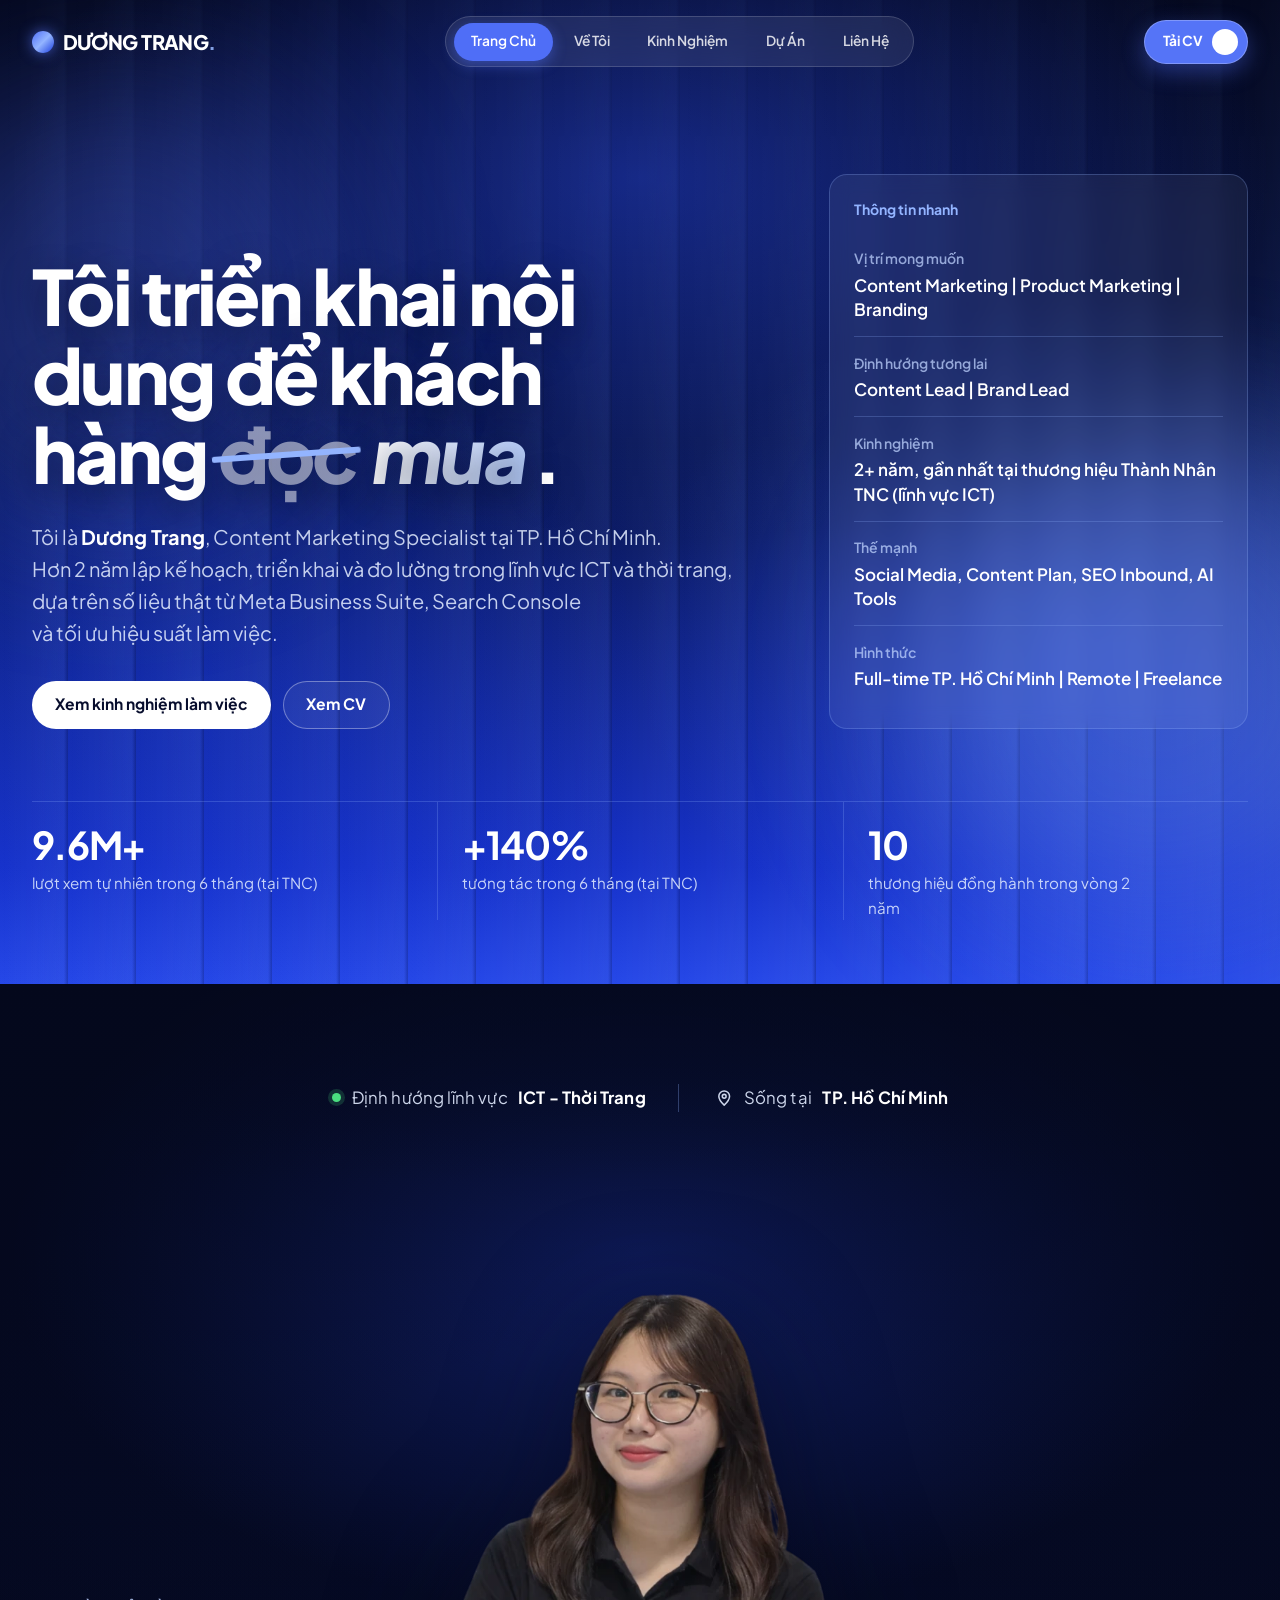
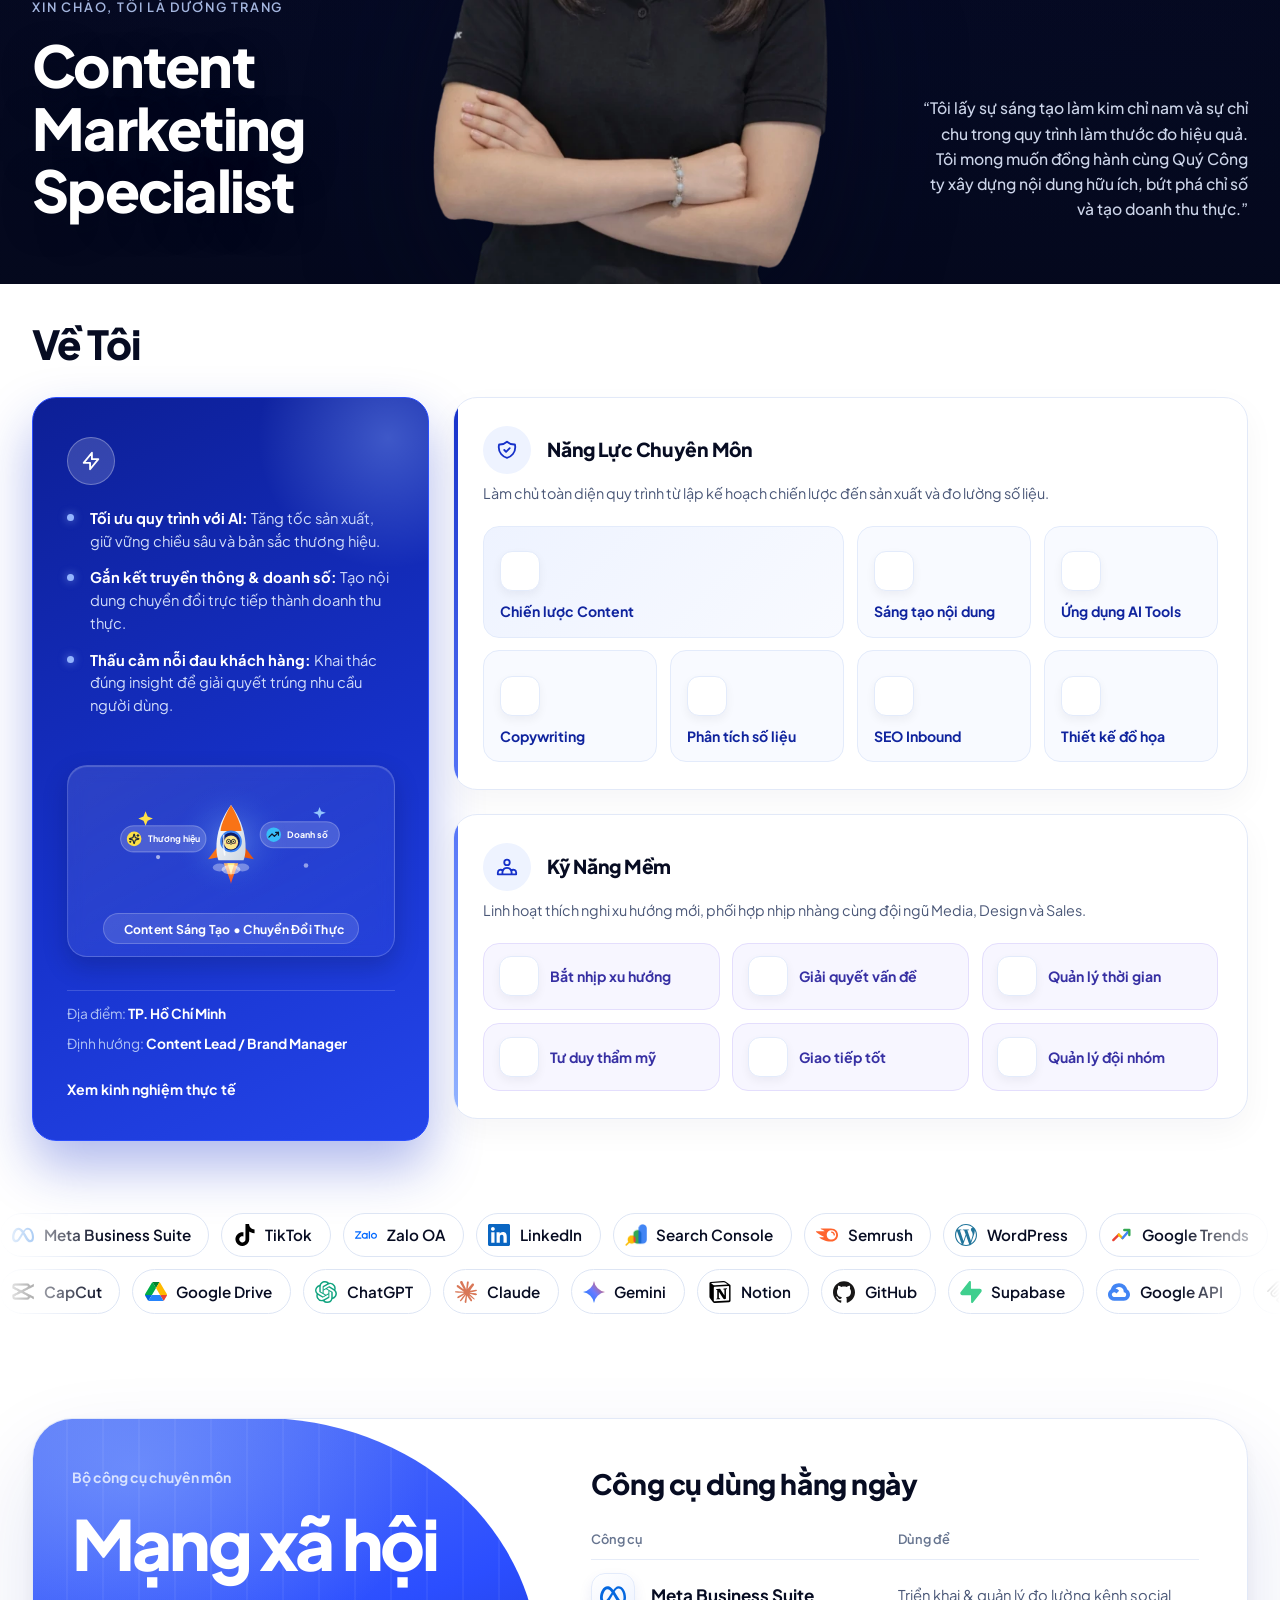
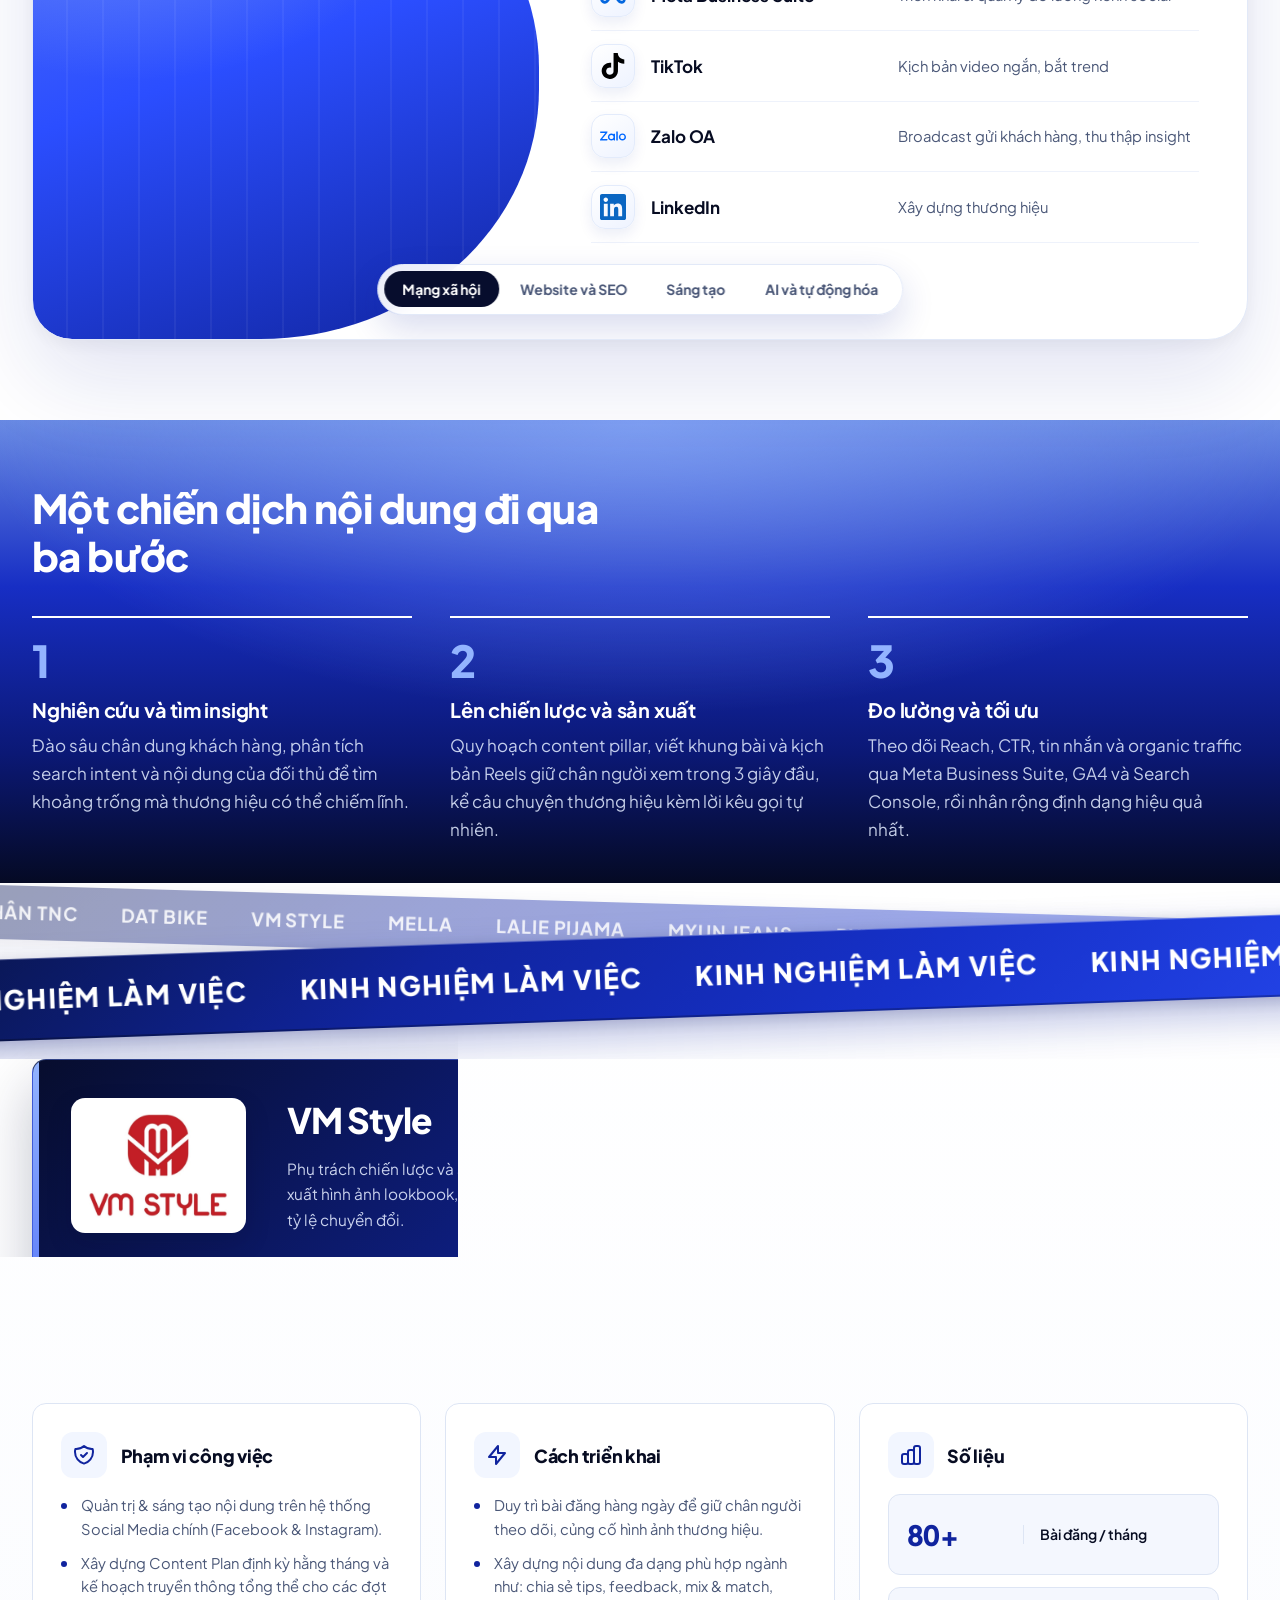
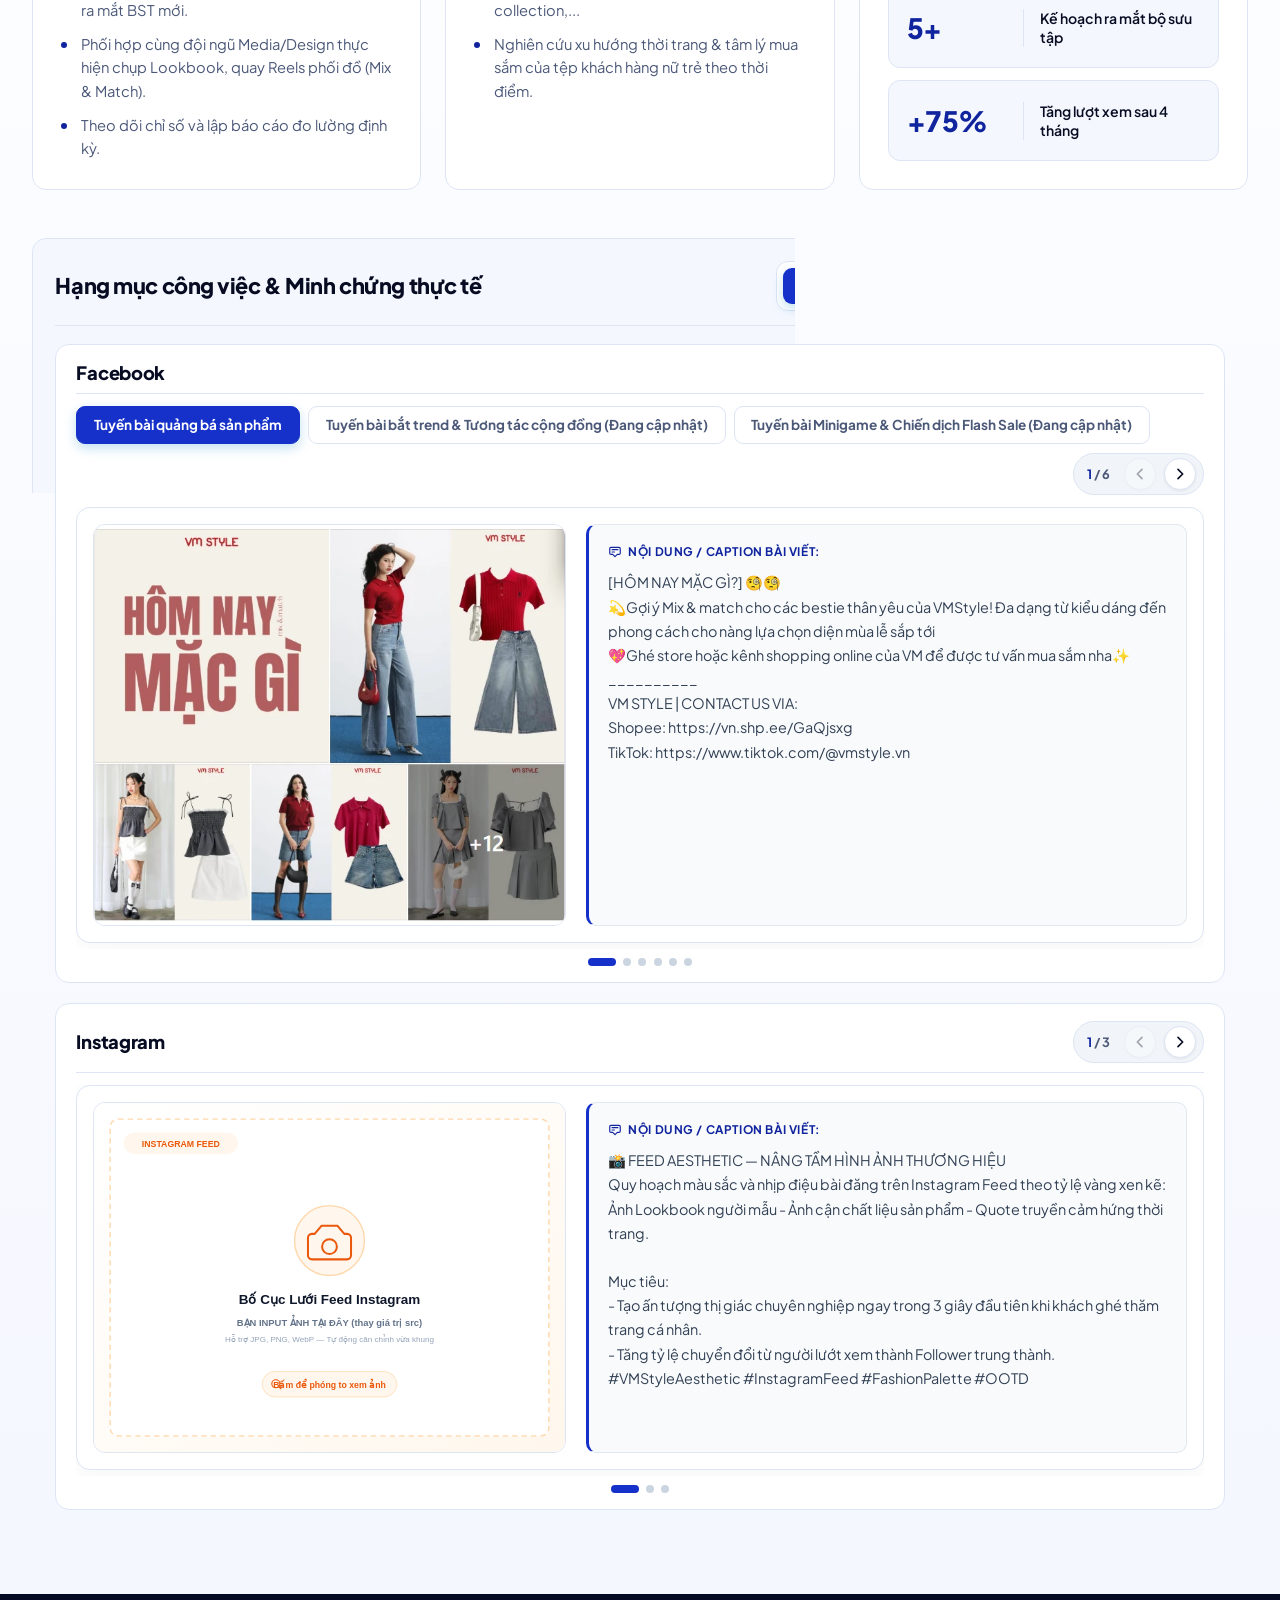
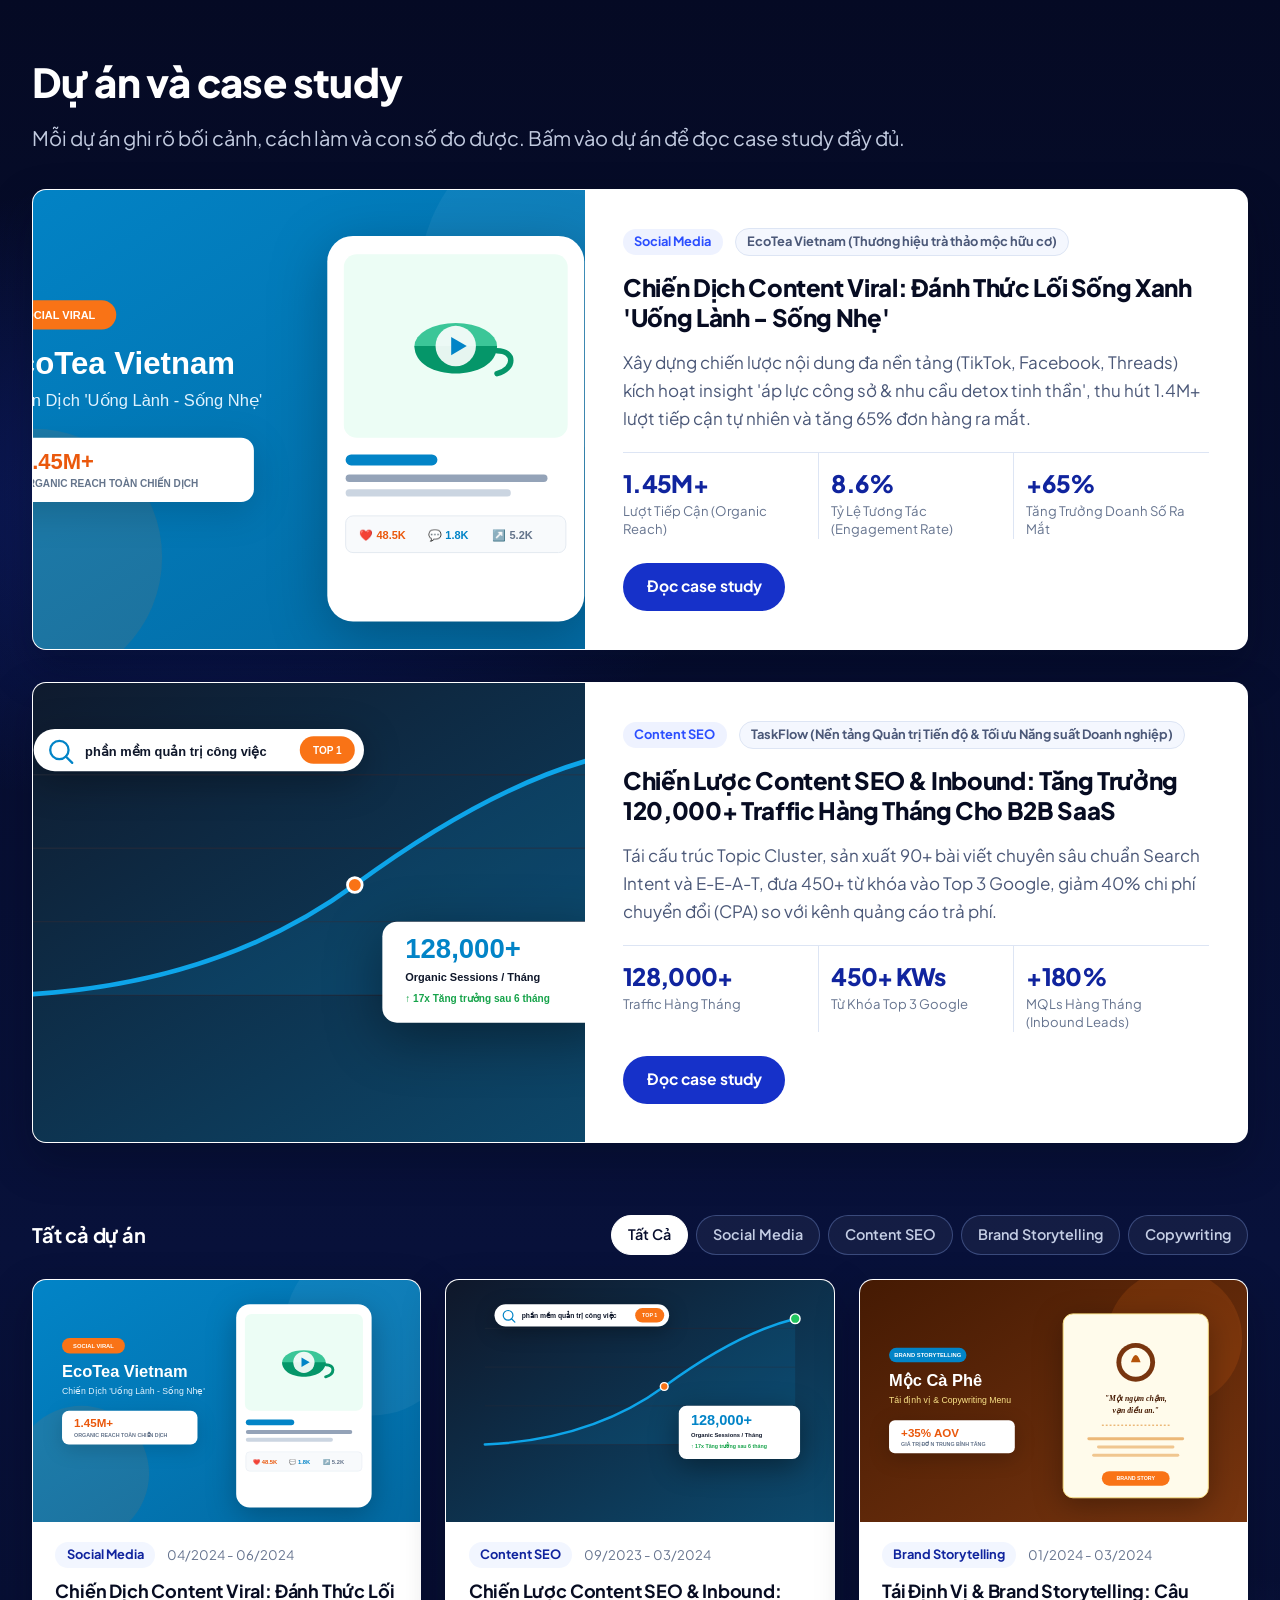
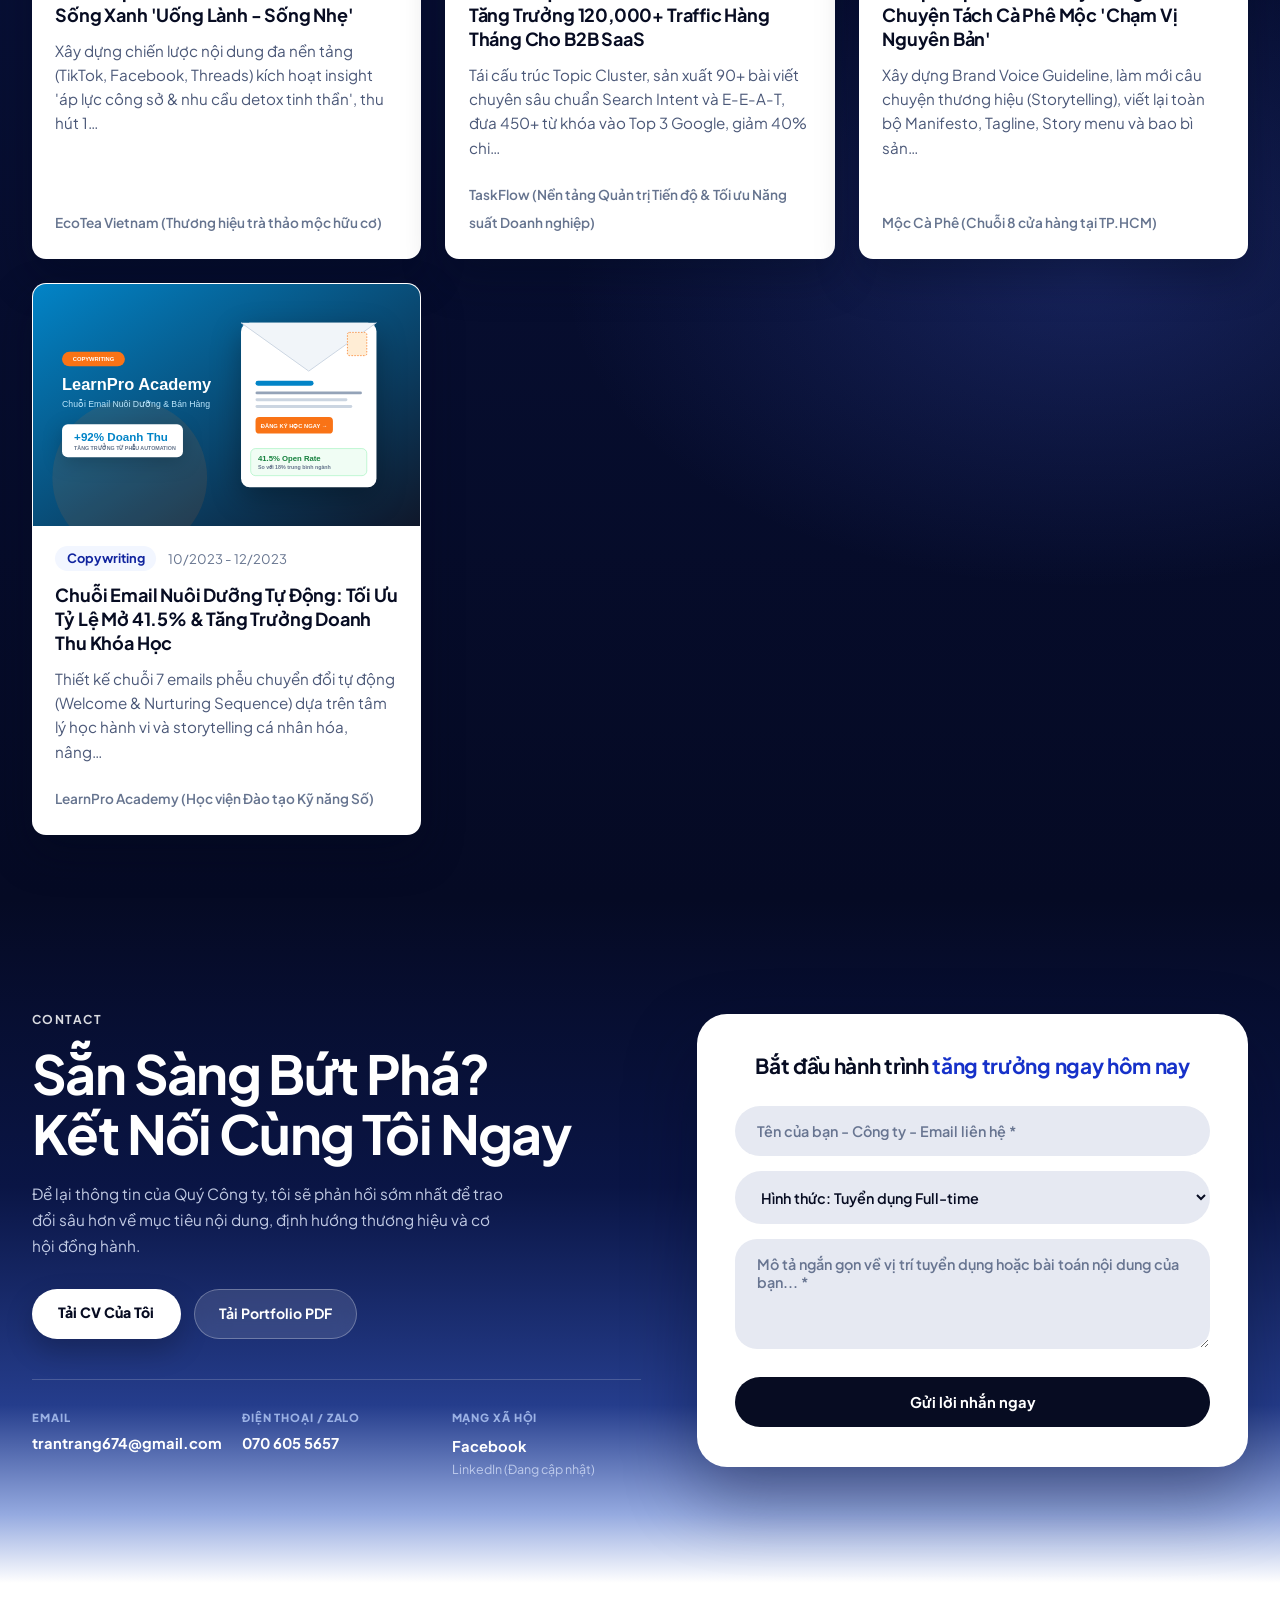
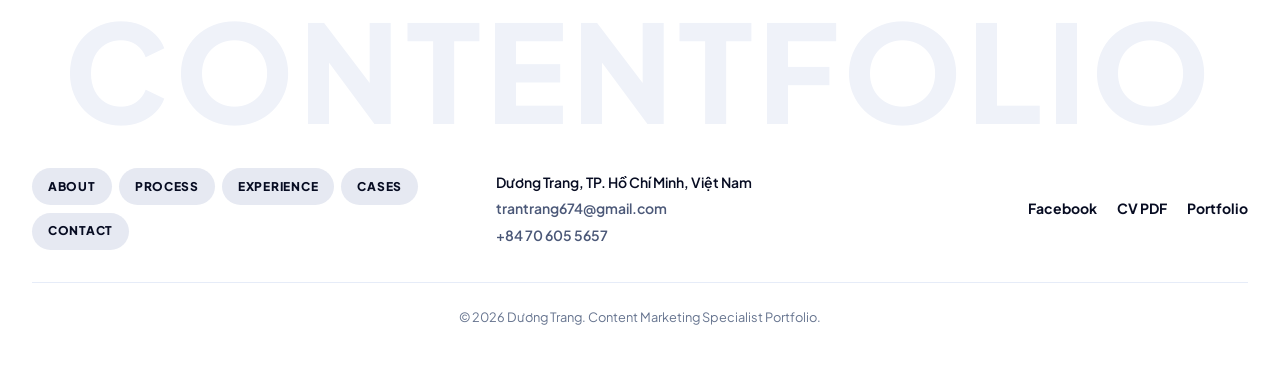
==== commit f87613a0: "." ====
--- a/frontend/index.html
+++ b/frontend/index.html
@@ -3,7 +3,7 @@
 <head>
   <meta charset="UTF-8">
   <meta name="viewport" content="width=device-width, initial-scale=1.0">
-  <title>Dương Trang | Content Marketing Specialist</title>
+  <title>Dương Trang | Marketing &amp; Content Portfolio</title>
   <meta name="description" content="Portfolio của Dương Trang, Content Marketing Specialist tại TP. Hồ Chí Minh: chiến lược nội dung đa kênh, SEO, copywriting và đo lường hiệu quả bằng số liệu thật.">
   <script>
     // Bật câu chuyện cuộn ở hero chỉ trên màn hình đủ lớn và khi người xem không tắt chuyển động
@@ -31,9 +31,9 @@
   <!-- Header giữ theo bản gốc: logo chấm sáng, menu pill kính mờ, nút Tải CV phát sáng -->
   <header class="site-header lp-header">
     <div class="wrap lp-nav-row">
-      <a href="#home" class="logo" aria-label="Contentfolio của Dương Trang, về đầu trang">
+      <a href="#home" class="logo" aria-label="Dương Trang, về đầu trang">
         <span class="logo-dot" aria-hidden="true"></span>
-        <span>CONTENT<span class="logo-accent">FOLIO</span></span>
+        <span>DƯƠNG TRANG<span class="logo-accent">.</span></span>
       </a>
 
       <nav aria-label="Điều hướng chính">
@@ -628,7 +628,6 @@
 
         <div class="scalix-footer-socials">
           <a href="https://www.facebook.com/trangduong16082002" target="_blank" rel="noopener">Facebook</a>
-          <a href="blog.html">Blog</a>
           <a href="assets/cv/CV-Content-Marketing.pdf" download>CV PDF</a>
           <a href="assets/cv/Portfolio-Content-Marketing.pdf" download>Portfolio</a>
         </div>
--- a/frontend/assets/css/experience.css
+++ b/frontend/assets/css/experience.css
@@ -66,7 +66,7 @@
 .vm-brand-card {
   display: grid;
   grid-template-columns: 205px 1fr;
-  gap: 2.25rem;
+  gap: 1.65rem 2.25rem;
   align-items: center;
   background: linear-gradient(135deg, #070d2d 0%, #10249e 58%, #2242e0 100%);
   color: #ffffff;
@@ -197,11 +197,12 @@
 
 /* Lưới 4 thông tin chuẩn theo yêu cầu */
 .vm-meta-grid {
+  grid-column: 1 / -1;
   display: grid;
   grid-template-columns: repeat(4, minmax(0, 1fr));
   gap: 1rem;
-  padding-top: 1rem;
-  margin-top: 0.25rem;
+  padding-top: 1.25rem;
+  margin-top: 0;
   border-top: 1px solid rgba(255, 255, 255, 0.18);
 }
 
@@ -224,7 +225,7 @@
 }
 
 .vm-meta-value.highlight {
-  color: #93b4ff;
+  color: #ffffff;
 }
 
 /* ---------- 2. NỘI DUNG TỔNG QUAN (3 Mini-cards) ---------- */
@@ -264,20 +265,10 @@
   height: 46px;
   border-radius: 12px;
   background: var(--vm-primary-soft);
-  color: var(--vm-primary);
+  color: var(--vm-primary-dark);
   display: grid;
   place-items: center;
   flex-shrink: 0;
-}
-
-.vm-overview-card:nth-child(2) .vm-overview-icon {
-  background: var(--vm-accent-soft);
-  color: var(--vm-accent);
-}
-
-.vm-overview-card:nth-child(3) .vm-overview-icon {
-  background: var(--vm-primary-soft);
-  color: var(--vm-primary-dark);
 }
 
 .vm-overview-title {
@@ -315,11 +306,7 @@
   width: 6px;
   height: 6px;
   border-radius: 50%;
-  background: var(--vm-primary);
-}
-
-.vm-overview-card:nth-child(2) .vm-overview-list li::before {
-  background: var(--vm-accent);
+  background: var(--vm-primary-dark);
 }
 
 /* Danh sách chỉ số / Số liệu trong Card 3 */
@@ -332,9 +319,10 @@
 }
 
 .vm-stat-box {
-  display: flex;
-  align-items: center;
-  gap: 1.15rem;
+  display: grid;
+  grid-template-columns: 6.25rem 1fr;
+  align-items: center;
+  column-gap: 1rem;
   background: var(--vm-bg-subtle);
   border: 1px solid var(--vm-border);
   border-radius: 12px;
@@ -350,31 +338,17 @@
   transform: translateX(4px);
 }
 
-.vm-stat-box.accent {
-  background: rgba(249, 115, 22, 0.04);
-  border-color: rgba(249, 115, 22, 0.18);
-}
-
-.vm-stat-box.accent:hover {
-  background: #ffffff;
-  border-color: var(--vm-accent);
-  box-shadow: 0 4px 14px rgba(234, 88, 12, 0.1);
-}
-
+/* Số liệu: cùng màu xanh với 2 mục trên, căn đều theo cột */
 .vm-stat-number {
-  display: inline-block;
-  font-size: 1.65rem;
+  display: block;
+  font-size: 1.75rem;
   font-weight: 800;
   line-height: 1;
   color: var(--vm-primary-dark);
   font-variant-numeric: tabular-nums;
   letter-spacing: -0.02em;
-  min-width: 82px;
-  flex-shrink: 0;
-}
-
-.vm-stat-box.accent .vm-stat-number {
-  color: var(--vm-accent);
+  white-space: nowrap;
+  text-align: left;
 }
 
 .vm-stat-label {
@@ -383,14 +357,15 @@
   font-weight: 600;
   color: var(--vm-text-main);
   line-height: 1.35;
-}
-
+  padding-left: 1rem;
+  border-left: 1px solid var(--vm-border);
+}
 /* ---------- 3. HẠNG MỤC CÔNG VIỆC (Tabs + Gallery) ---------- */
 .vm-work-wrapper {
   background: var(--vm-bg-subtle);
   border: 1px solid var(--vm-border);
   border-radius: var(--vm-radius-lg);
-  padding: 2.25rem;
+  padding: 1.4rem;
 }
 
 .vm-work-top {
@@ -398,9 +373,9 @@
   flex-wrap: wrap;
   align-items: center;
   justify-content: space-between;
-  gap: 1.25rem;
-  margin-bottom: 2rem;
-  padding-bottom: 1.25rem;
+  gap: 1rem;
+  margin-bottom: 1.15rem;
+  padding-bottom: 0.85rem;
   border-bottom: 1px solid var(--vm-border);
 }
 
@@ -480,7 +455,7 @@
 .vm-tab-panel.active {
   display: flex;
   flex-direction: column;
-  gap: 2.5rem;
+  gap: 1.25rem;
 }
 
 @keyframes vmFadeIn {
@@ -499,7 +474,7 @@
   background: #ffffff;
   border: 1px solid var(--vm-border);
   border-radius: var(--vm-radius-md);
-  padding: 1.75rem;
+  padding: 1.05rem 1.25rem;
   box-shadow: var(--vm-shadow-sm);
 }
 
@@ -508,9 +483,9 @@
   flex-wrap: wrap;
   align-items: center;
   justify-content: space-between;
-  gap: 0.75rem;
-  margin-bottom: 1.35rem;
-  padding-bottom: 0.9rem;
+  gap: 0.65rem;
+  margin-bottom: 0.75rem;
+  padding-bottom: 0.55rem;
   border-bottom: 1px solid var(--vm-border);
 }
 
@@ -615,29 +590,51 @@
 }
 
 /* ==========================================================================
-   TAB CHỌN PHỤ (TOPICS / TUYẾN BÀI)
+   TAB CHỌN PHỤ (TOPICS / TUYẾN BÀI) + NÚT LƯỚT CÙNG HÀNG
    ========================================================================== */
+.vm-topics-row {
+  display: flex;
+  flex-wrap: wrap;
+  align-items: center;
+  justify-content: space-between;
+  gap: 0.6rem 1rem;
+  margin-bottom: 0.75rem;
+}
+
 .vm-topics-nav {
   display: flex;
   flex-wrap: wrap;
-  gap: 0.65rem;
-  margin-bottom: 1.25rem;
-  padding-bottom: 0.5rem;
+  align-items: center;
+  gap: 0.5rem;
+  flex: 1 1 auto;
+}
+
+.vm-topics-controls-wrap {
+  flex-shrink: 0;
+  margin-left: auto;
+}
+
+.vm-topic-controls {
+  display: none;
+}
+
+.vm-topic-controls.is-active {
+  display: inline-flex;
 }
 
 .vm-topic-pill-btn {
   display: inline-flex;
   align-items: center;
   gap: 0.5rem;
-  padding: 0.5rem 1rem;
-  background: #f8fafc;
+  padding: 0.55rem 1.05rem;
+  background: #ffffff;
   color: var(--vm-text-muted);
   border: 1px solid var(--vm-border);
-  border-radius: 99px;
+  border-radius: 9px;
   font-size: 0.85rem;
-  font-weight: 600;
+  font-weight: 700;
   cursor: pointer;
-  transition: all 0.25s ease;
+  transition: var(--vm-transition);
   line-height: 1.35;
   text-align: left;
 }
@@ -645,14 +642,14 @@
 .vm-topic-pill-btn:hover {
   background: var(--vm-primary-soft);
   color: var(--vm-primary-dark);
-  border-color: #bae6fd;
+  border-color: var(--vm-primary-border);
 }
 
 .vm-topic-pill-btn.is-active {
-  background: #0284c7;
-  color: #ffffff;
-  border-color: #0284c7;
-  box-shadow: 0 4px 14px rgba(2, 132, 199, 0.25);
+  background: var(--vm-primary);
+  color: #ffffff;
+  border-color: var(--vm-primary);
+  box-shadow: 0 4px 12px rgba(2, 132, 199, 0.25);
 }
 
 .vm-topic-badge {
@@ -750,8 +747,8 @@
   overflow-y: hidden;
   scroll-snap-type: x mandatory;
   scroll-behavior: smooth;
-  gap: 1.5rem;
-  padding: 0.25rem 0.25rem 0.75rem 0.25rem;
+  gap: 1.25rem;
+  padding: 0 0 0.35rem 0;
   -webkit-overflow-scrolling: touch;
   scrollbar-width: thin;
   scrollbar-color: #cbd5e1 transparent;
@@ -793,11 +790,11 @@
   margin: 0;
   display: grid;
   grid-template-columns: minmax(0, 4.4fr) minmax(0, 5.6fr);
-  gap: 1.75rem;
+  gap: 1.25rem;
   background: #ffffff;
   border: 1px solid var(--vm-border);
-  border-radius: 16px;
-  padding: 1.5rem;
+  border-radius: 14px;
+  padding: 1rem;
   box-shadow: 0 4px 20px rgba(15, 23, 42, 0.04);
   transition: all 0.3s cubic-bezier(0.16, 1, 0.3, 1);
   align-items: stretch;
@@ -815,8 +812,8 @@
   display: flex;
   align-items: center;
   justify-content: center;
-  gap: 0.5rem;
-  margin-top: 1rem;
+  gap: 0.45rem;
+  margin-top: 0.55rem;
 }
 
 .vm-carousel-dot {
@@ -849,14 +846,14 @@
   display: flex;
   align-items: center;
   justify-content: center;
-  min-height: 380px;
+  min-height: 300px;
 }
 
 .vm-img-trigger,
 .vm-post-img-trigger {
   width: 100%;
   height: 100%;
-  min-height: 380px;
+  min-height: 300px;
   padding: 0;
   border: none;
   background: transparent;
@@ -872,7 +869,7 @@
 .vm-post-img-trigger img {
   width: 100%;
   height: 100%;
-  max-height: 480px;
+  max-height: 400px;
   object-fit: contain;
   display: block;
   background: #ffffff;
@@ -1033,13 +1030,15 @@
 .vm-lightbox {
   position: fixed;
   inset: 0;
+  height: 100vh;
+  height: 100dvh;
   z-index: 9999;
-  background: rgba(15, 23, 42, 0.88);
+  background: rgba(15, 23, 42, 0.9);
   backdrop-filter: blur(8px);
   display: flex;
   flex-direction: column;
-  justify-content: space-between;
-  padding: 1.25rem;
+  gap: 0.85rem;
+  padding: 1rem 1.25rem;
   opacity: 0;
   visibility: hidden;
   pointer-events: none;
@@ -1056,11 +1055,12 @@
   display: flex;
   align-items: center;
   justify-content: space-between;
-  gap: 1rem;
+  gap: 0.85rem;
   color: #ffffff;
   max-width: 1200px;
   width: 100%;
   margin: 0 auto;
+  flex-shrink: 0;
   z-index: 2;
 }
 
@@ -1070,25 +1070,37 @@
   gap: 0.75rem;
   font-size: 0.88rem;
   font-weight: 600;
+  min-width: 0;
+  flex: 1;
 }
 
 .vm-lightbox-counter {
-  background: rgba(255, 255, 255, 0.15);
-  padding: 0.25rem 0.7rem;
+  background: rgba(255, 255, 255, 0.16);
+  padding: 0.28rem 0.75rem;
   border-radius: 99px;
   font-variant-numeric: tabular-nums;
+  white-space: nowrap;
+  flex-shrink: 0;
+}
+
+.vm-lightbox-group {
+  overflow: hidden;
+  text-overflow: ellipsis;
+  white-space: nowrap;
+  color: rgba(241, 245, 249, 0.92);
 }
 
 .vm-lightbox-actions {
   display: flex;
   align-items: center;
   gap: 0.5rem;
+  flex-shrink: 0;
 }
 
 .vm-lb-btn {
   background: rgba(255, 255, 255, 0.14);
   color: #ffffff;
-  border: 1px solid rgba(255, 255, 255, 0.2);
+  border: 1px solid rgba(255, 255, 255, 0.22);
   border-radius: 8px;
   padding: 0.45rem 0.8rem;
   font-size: 0.82rem;
@@ -1097,6 +1109,8 @@
   display: inline-flex;
   align-items: center;
   gap: 0.35rem;
+  white-space: nowrap;
+  flex-shrink: 0;
   transition: background 0.2s ease;
 }
 
@@ -1116,12 +1130,12 @@
 .vm-lightbox-stage {
   position: relative;
   flex: 1;
+  min-height: 0;
+  width: 100%;
   display: flex;
   align-items: center;
   justify-content: center;
   overflow: auto;
-  my: 0.75rem;
-  max-height: calc(100vh - 150px);
 }
 
 .vm-lightbox-img-wrap {
@@ -1129,8 +1143,9 @@
   display: flex;
   align-items: center;
   justify-content: center;
-  max-width: 92vw;
-  max-height: 78vh;
+  max-width: 100%;
+  max-height: 100%;
+  height: 100%;
 }
 
 .vm-lightbox-img-wrap.is-zoomed {
@@ -1140,9 +1155,10 @@
 
 .vm-lightbox-img {
   max-width: 100%;
-  max-height: 78vh;
+  max-height: 100%;
   width: auto;
   height: auto;
+  object-fit: contain;
   border-radius: 10px;
   box-shadow: 0 20px 50px rgba(0, 0, 0, 0.45);
   background: #ffffff;
@@ -1157,17 +1173,19 @@
   position: absolute;
   top: 50%;
   transform: translateY(-50%);
-  width: 46px;
-  height: 46px;
+  width: 44px;
+  height: 44px;
   border-radius: 50%;
-  background: rgba(255, 255, 255, 0.16);
-  border: 1px solid rgba(255, 255, 255, 0.28);
+  background: rgba(15, 23, 42, 0.72);
+  border: 1px solid rgba(255, 255, 255, 0.3);
+  box-shadow: 0 4px 14px rgba(0, 0, 0, 0.35);
+  backdrop-filter: blur(6px);
   color: #ffffff;
   display: grid;
   place-items: center;
   cursor: pointer;
   z-index: 3;
-  transition: background 0.2s ease, transform 0.2s ease;
+  transition: background 0.2s ease, border-color 0.2s ease;
 }
 
 .vm-lb-nav:hover {
@@ -1187,13 +1205,33 @@
   max-width: 900px;
   width: 100%;
   margin: 0 auto;
-  text-align: center;
-  color: #ffffff;
-  padding: 0.5rem 1rem;
-  background: rgba(15, 23, 42, 0.65);
-  border-radius: 10px;
-  font-size: 0.92rem;
+  text-align: left;
+  color: #ffffff;
+  padding: 0.75rem 1.1rem;
+  background: rgba(15, 23, 42, 0.74);
+  border: 1px solid rgba(255, 255, 255, 0.12);
+  border-radius: 12px;
+  font-size: 0.9rem;
   font-weight: 500;
+  flex-shrink: 0;
+}
+
+.vm-lb-caption-title {
+  font-weight: 700;
+  font-size: 0.95rem;
+  line-height: 1.35;
+  margin-bottom: 0.3rem;
+  color: #ffffff;
+}
+
+.vm-lb-caption-body {
+  font-size: 0.85rem;
+  line-height: 1.55;
+  color: rgba(241, 245, 249, 0.92);
+  max-height: 110px;
+  overflow-y: auto;
+  padding-right: 0.25rem;
+  word-break: break-word;
 }
 
 /* ---------- Hiệu ứng Fade-in & Blur Reveal khi cuộn ---------- */
@@ -1290,6 +1328,64 @@
   }
 }
 
+@media (max-width: 640px) {
+  .vm-lightbox {
+    padding: 0.75rem;
+    gap: 0.65rem;
+  }
+  .vm-lightbox-top {
+    flex-wrap: wrap;
+    gap: 0.45rem 0.6rem;
+  }
+  .vm-lightbox-meta {
+    display: contents;
+  }
+  .vm-lightbox-counter {
+    order: 1;
+    font-size: 0.8rem;
+    padding: 0.25rem 0.65rem;
+  }
+  .vm-lightbox-actions {
+    order: 2;
+    margin-left: auto;
+    gap: 0.4rem;
+  }
+  .vm-lightbox-group {
+    order: 3;
+    flex-basis: 100%;
+    font-size: 0.8rem;
+    color: rgba(226, 232, 240, 0.85);
+  }
+  .vm-lb-btn {
+    padding: 0.42rem 0.72rem;
+    font-size: 0.8rem;
+    min-height: 36px;
+  }
+  .vm-lb-btn-hint {
+    display: none;
+  }
+  .vm-lb-nav {
+    width: 36px;
+    height: 36px;
+  }
+  .vm-lb-prev {
+    left: 0.4rem;
+  }
+  .vm-lb-next {
+    right: 0.4rem;
+  }
+  .vm-lightbox-bottom {
+    padding: 0.7rem 0.85rem;
+  }
+  .vm-lb-caption-title {
+    font-size: 0.88rem;
+  }
+  .vm-lb-caption-body {
+    font-size: 0.8rem;
+    max-height: 22dvh;
+  }
+}
+
 @media (max-width: 540px) {
   .vm-meta-grid {
     grid-template-columns: 1fr;
@@ -1298,8 +1394,4 @@
   .vm-gallery-grid {
     grid-template-columns: 1fr;
   }
-  .vm-lb-nav {
-    width: 38px;
-    height: 38px;
-  }
-}
+}
--- a/frontend/assets/css/site.css
+++ b/frontend/assets/css/site.css
@@ -92,6 +92,7 @@
 h1, h2, h3, h4 { margin: 0; line-height: 1.2; font-weight: 800; letter-spacing: -0.015em; }
 p { margin: 0; }
 ul, ol { margin: 0; padding: 0; }
+button, input, textarea, select { font-family: inherit; }
 :focus-visible { outline: 3px solid var(--orange); outline-offset: 3px; border-radius: 4px; }
 ::selection { background: #c7d2fe; color: var(--ink); }
 
@@ -800,7 +801,7 @@
 .vm-meta-grid { border-top-color: rgba(255, 255, 255, 0.18); }
 .vm-meta-label { color: rgba(191, 212, 255, 0.78); }
 .vm-meta-value { color: #ffffff; }
-.vm-meta-value.highlight { color: #93b4ff; }
+.vm-meta-value.highlight { color: #ffffff; }
 
 /* ---------- Responsive ---------- */
 @media (max-width: 960px) {
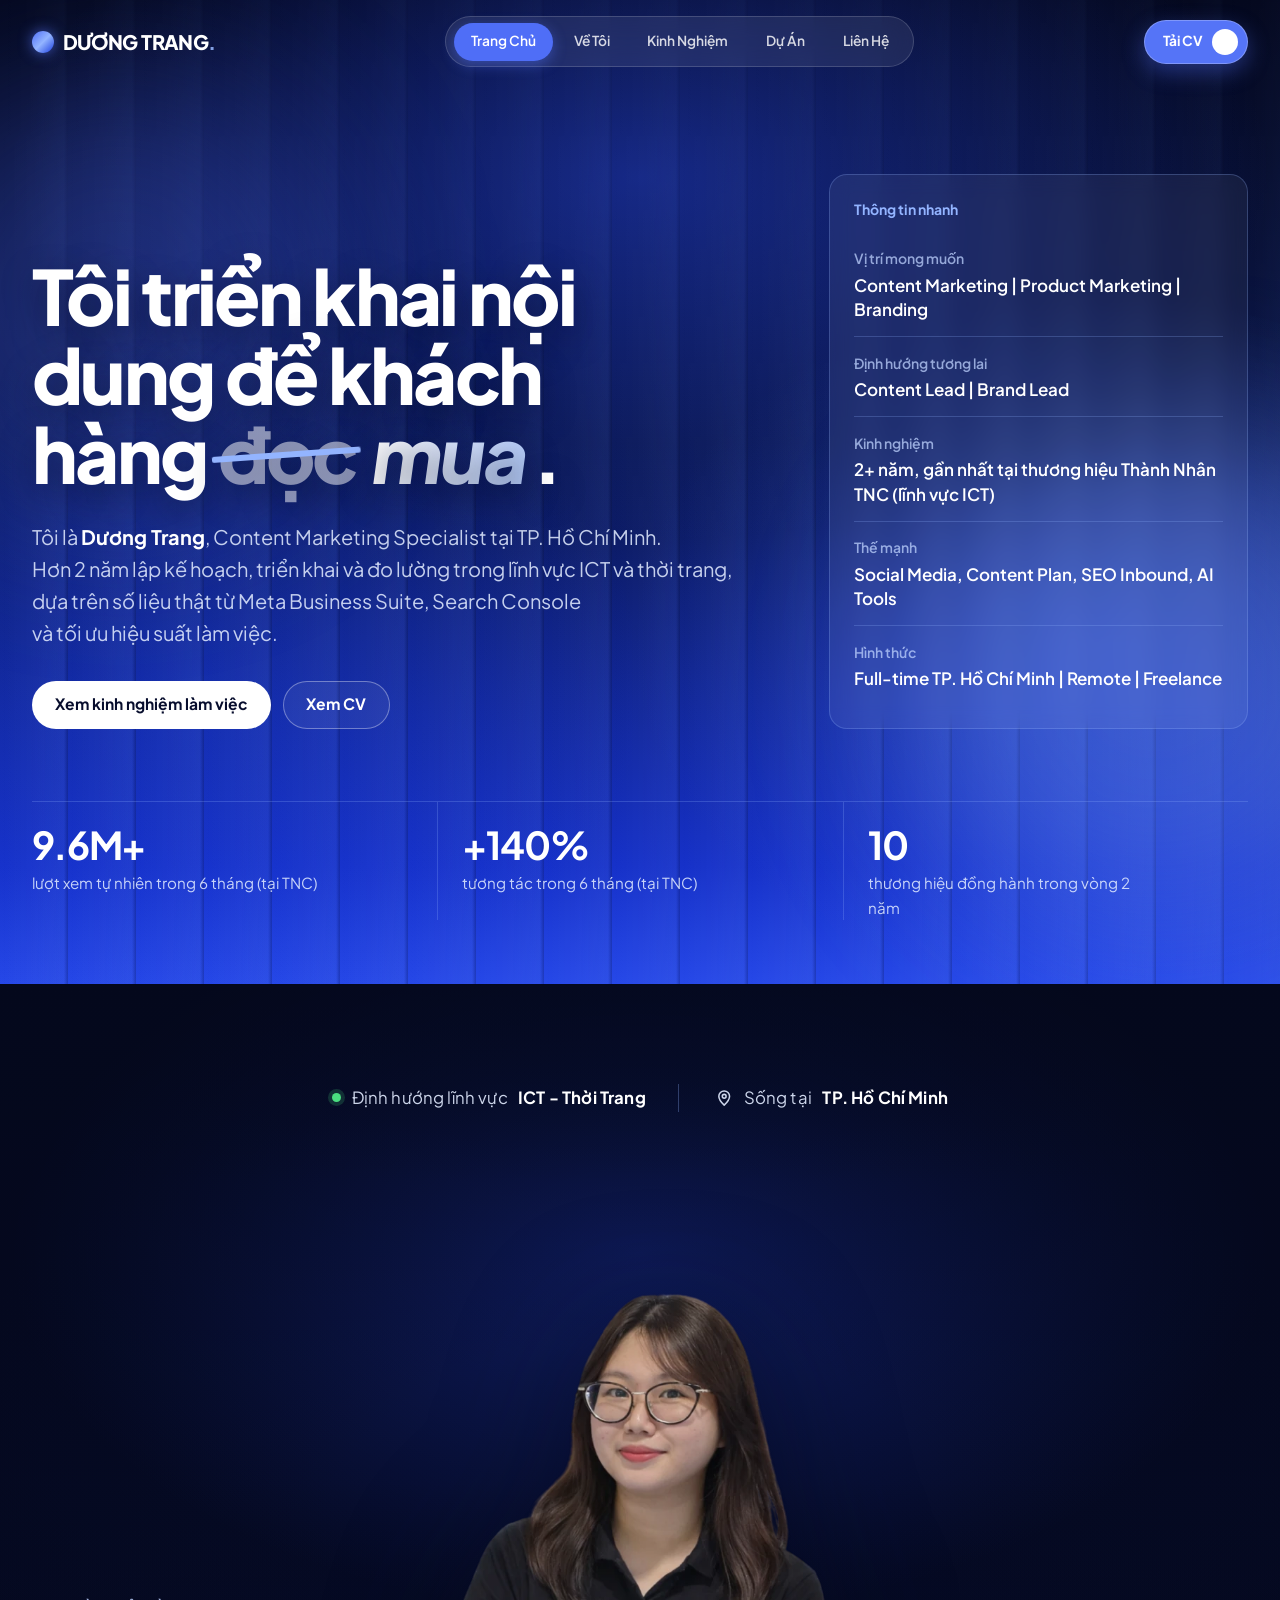
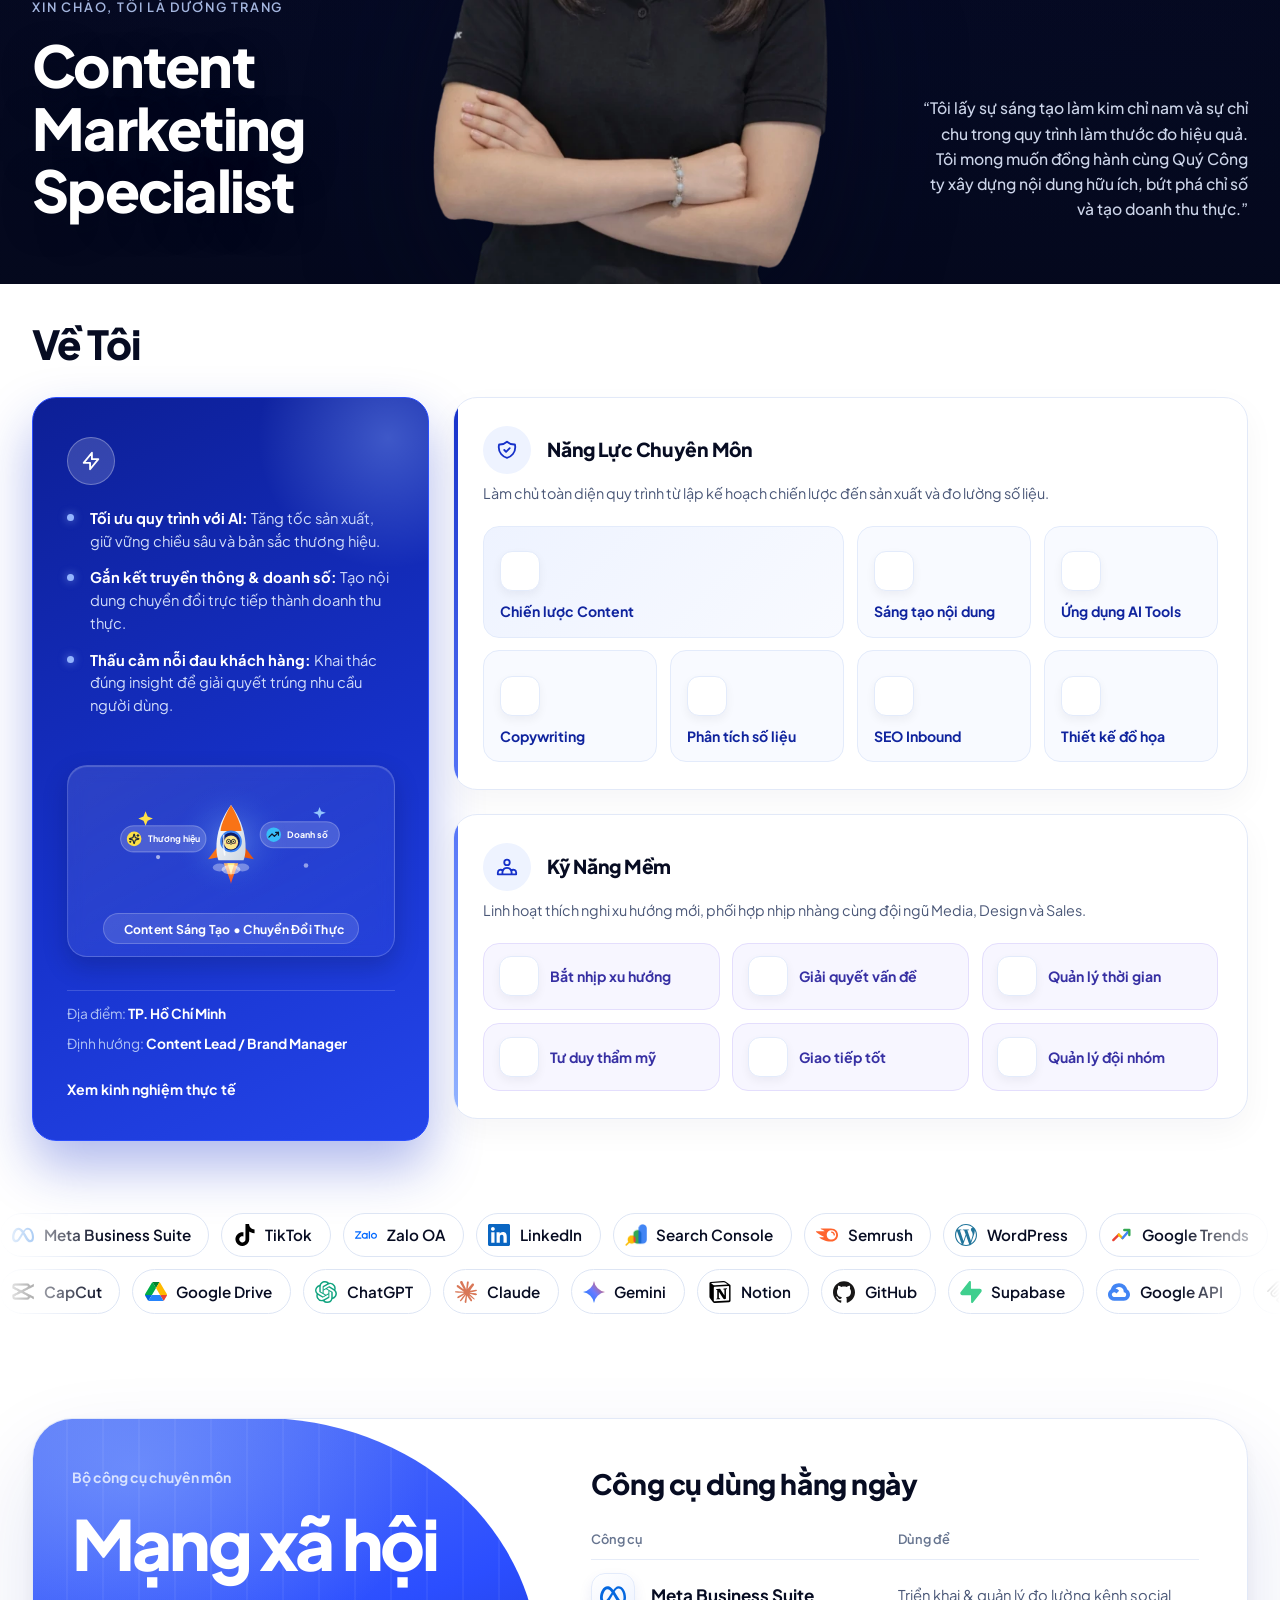
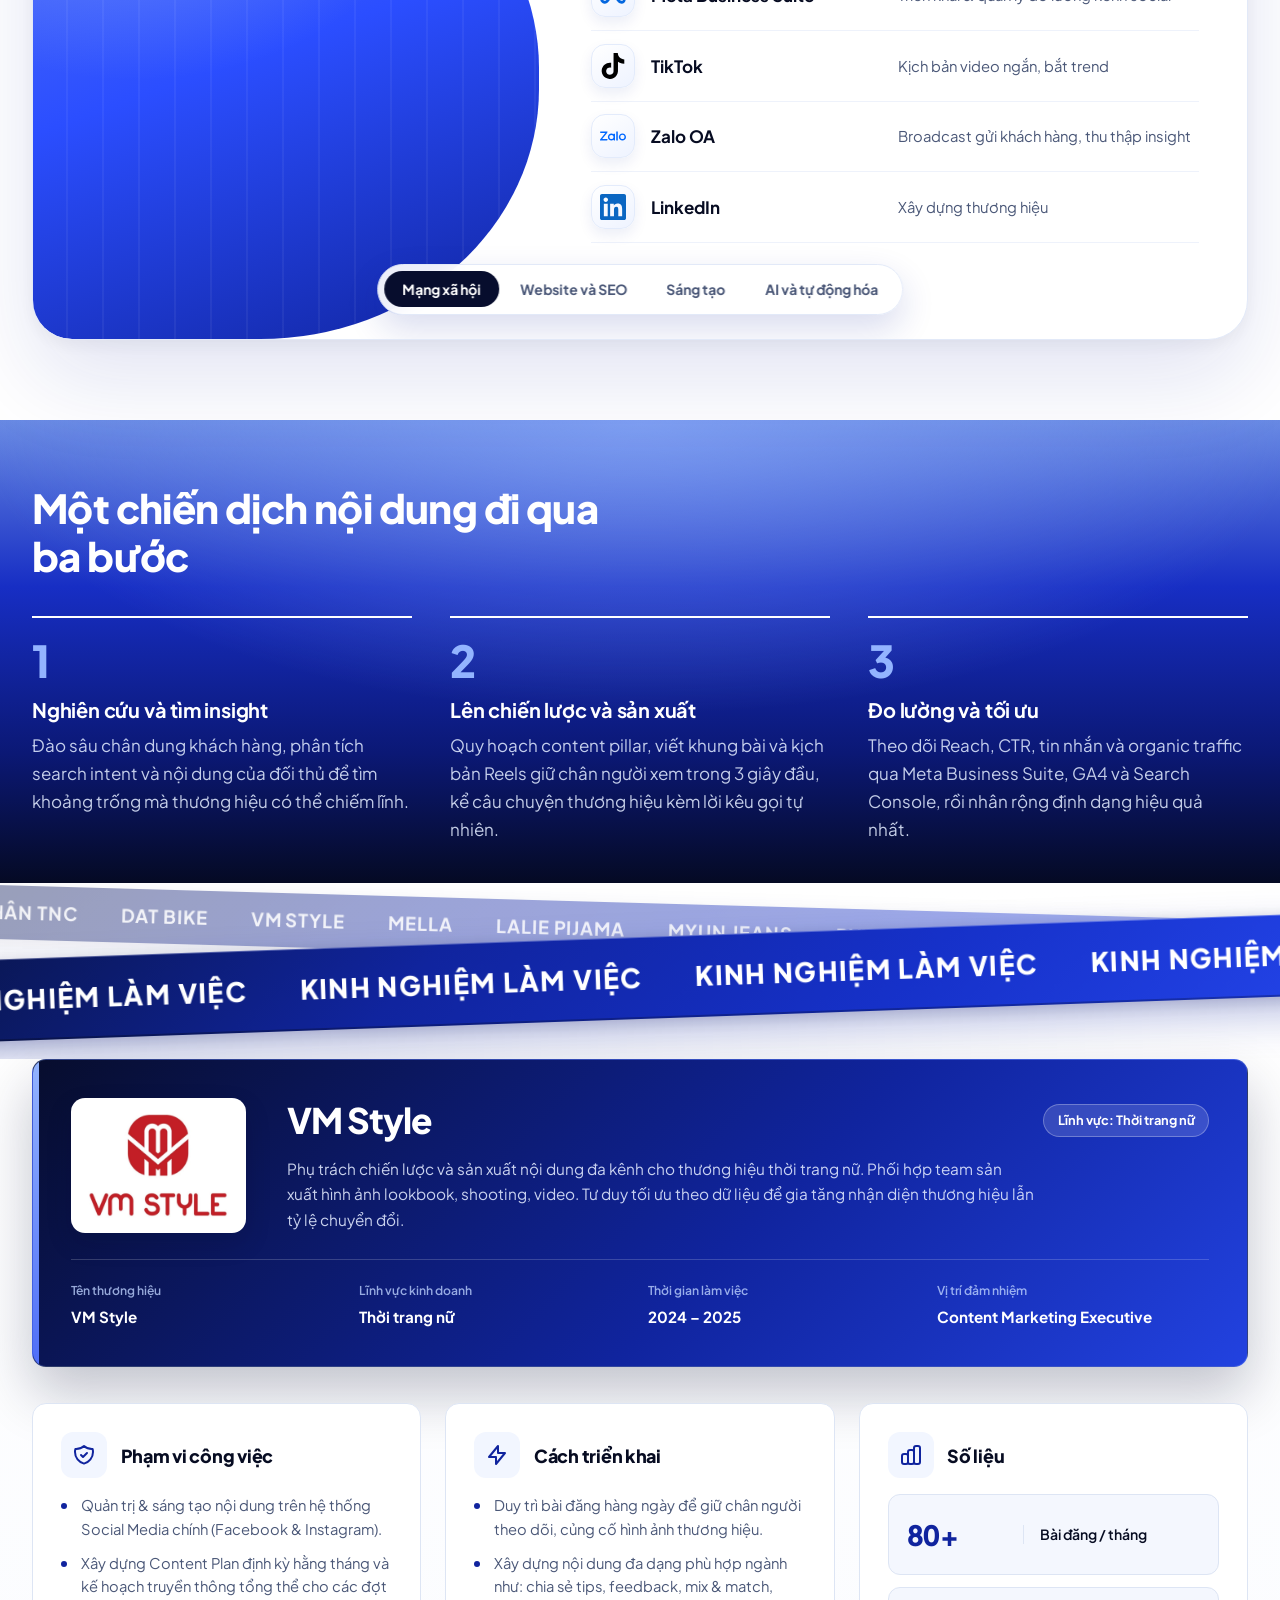
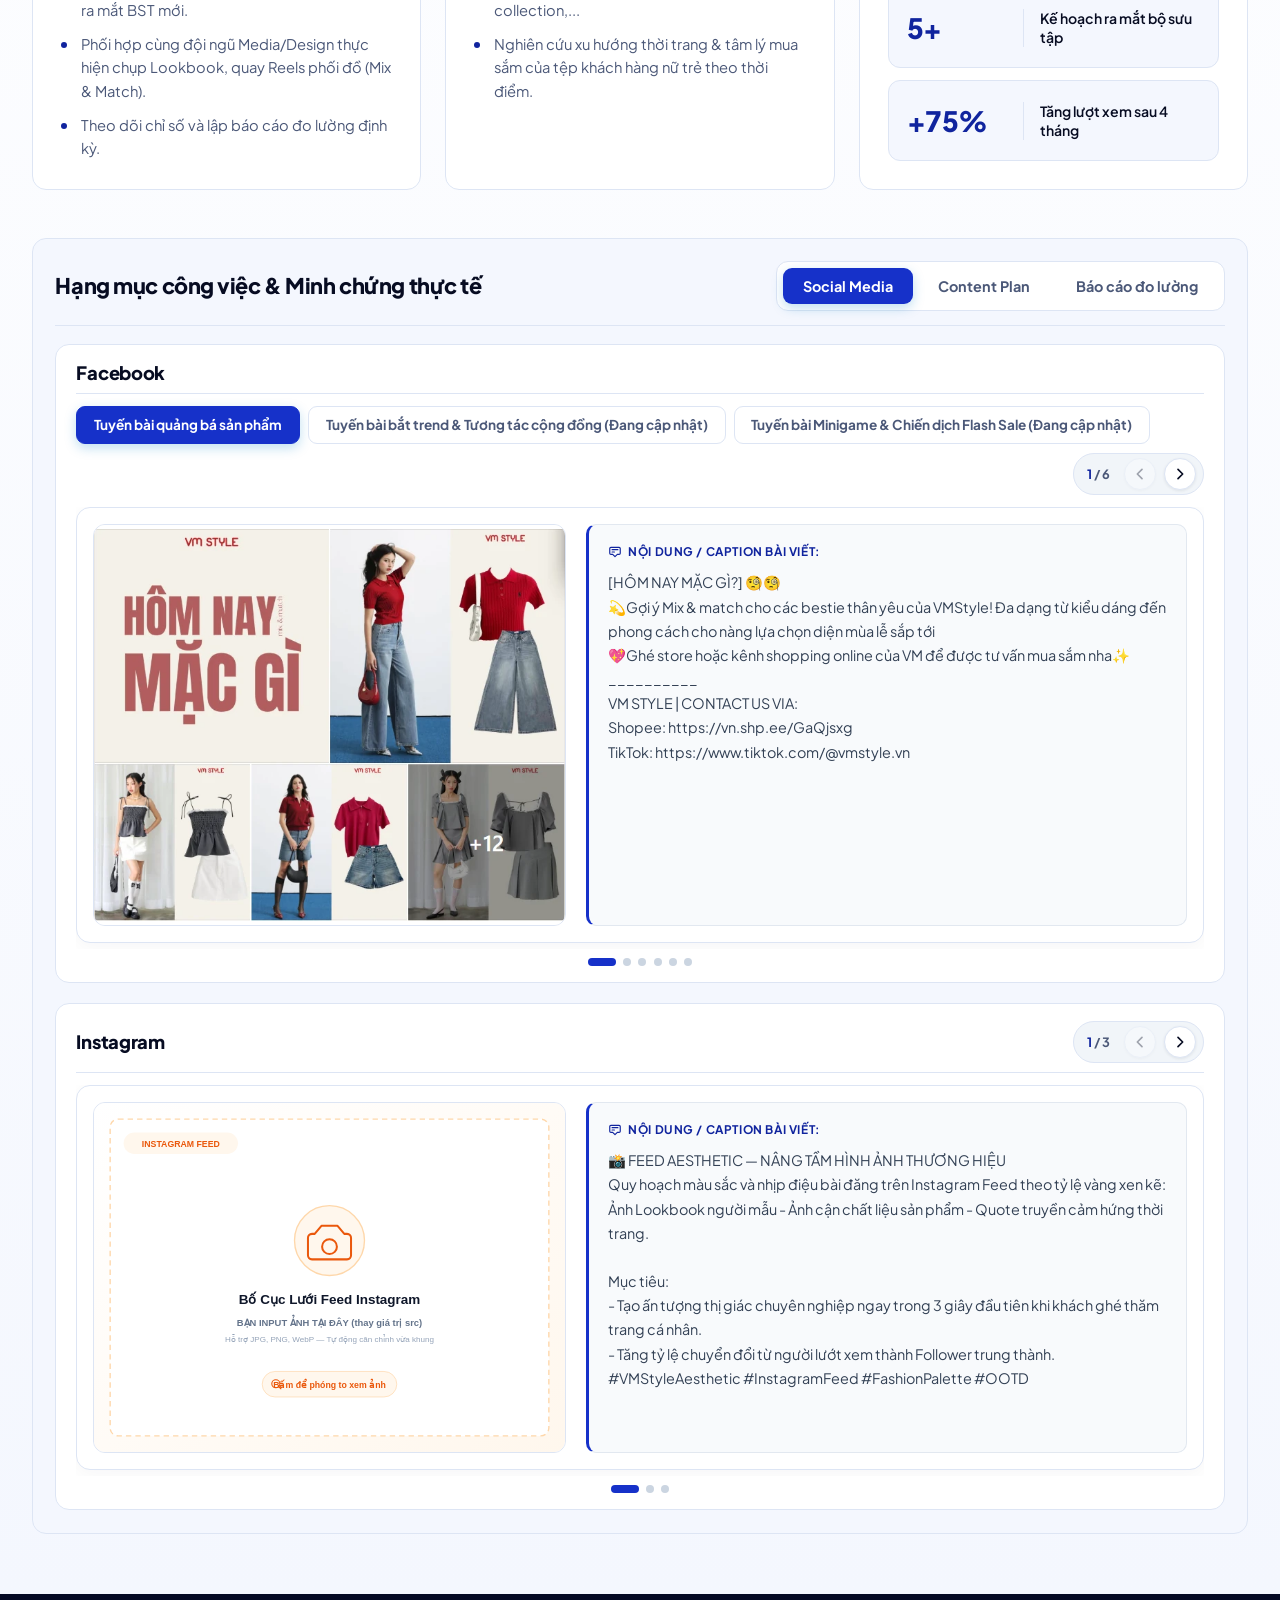
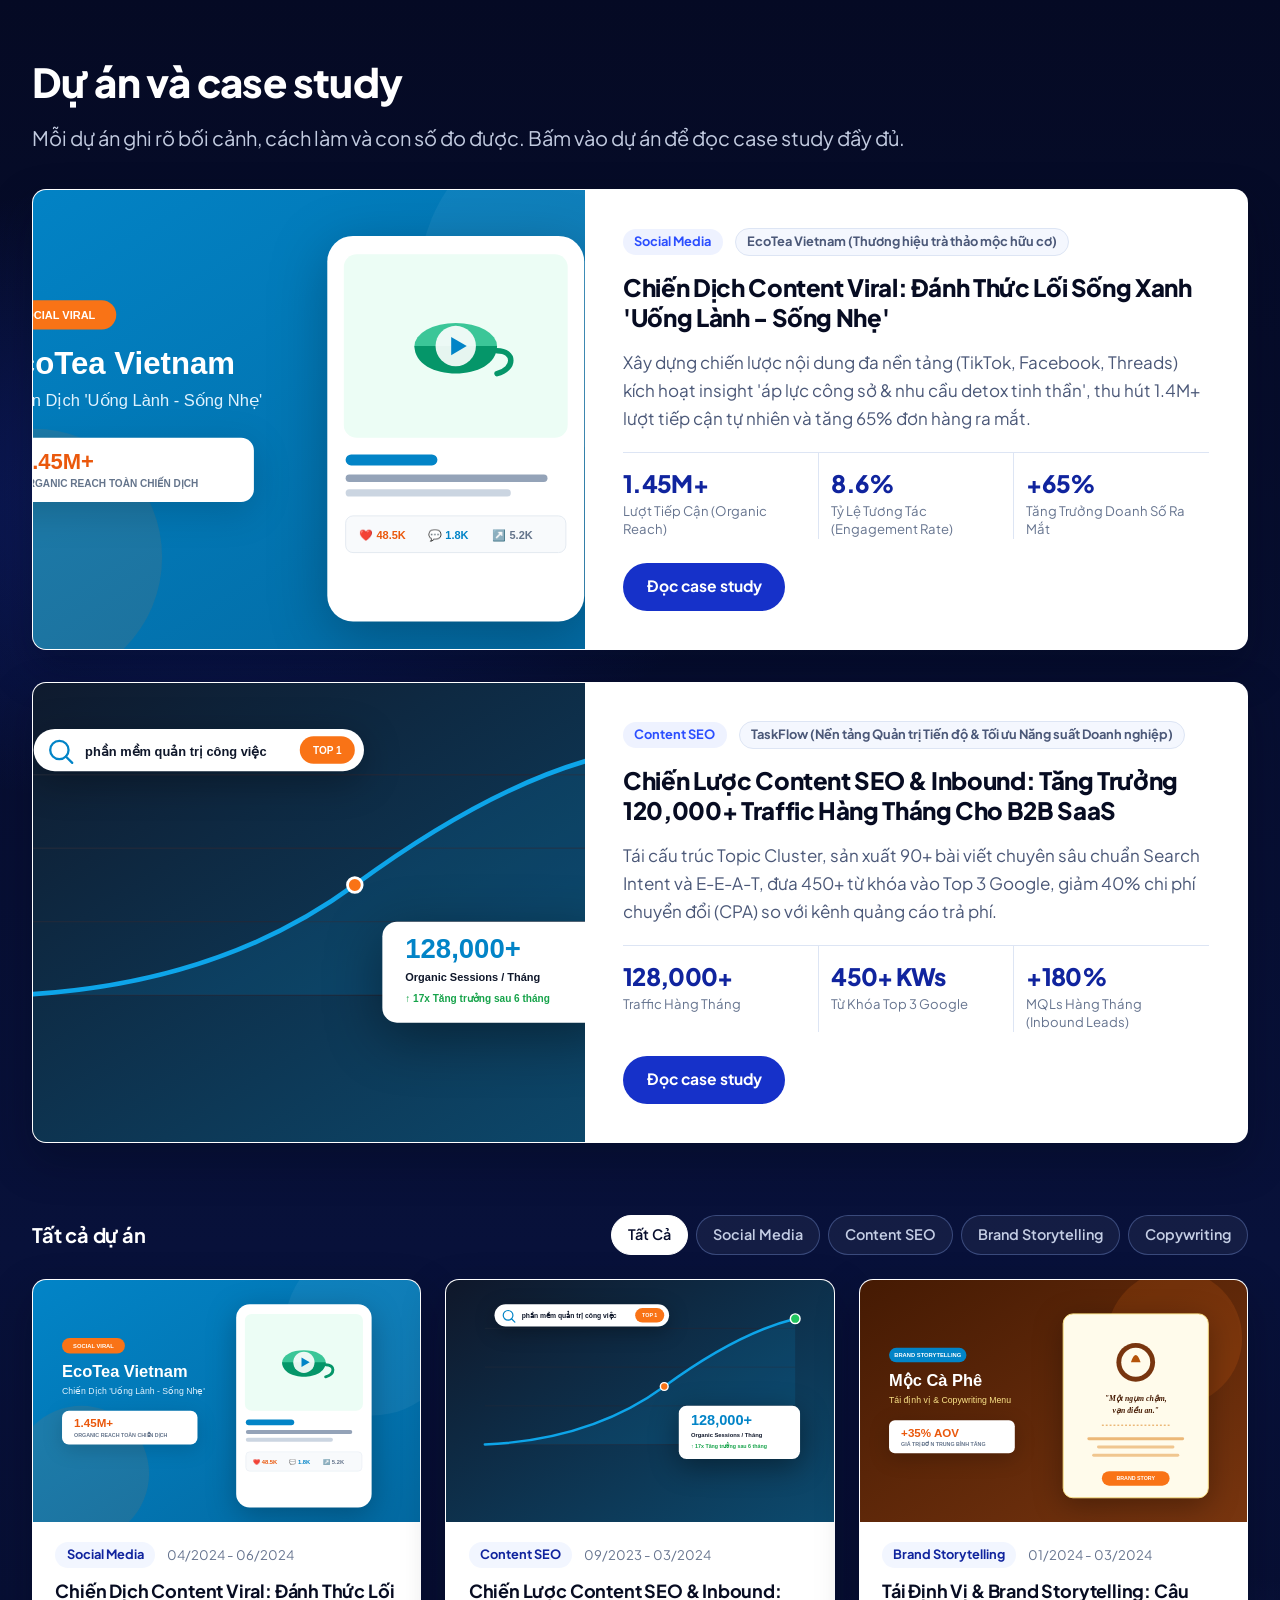
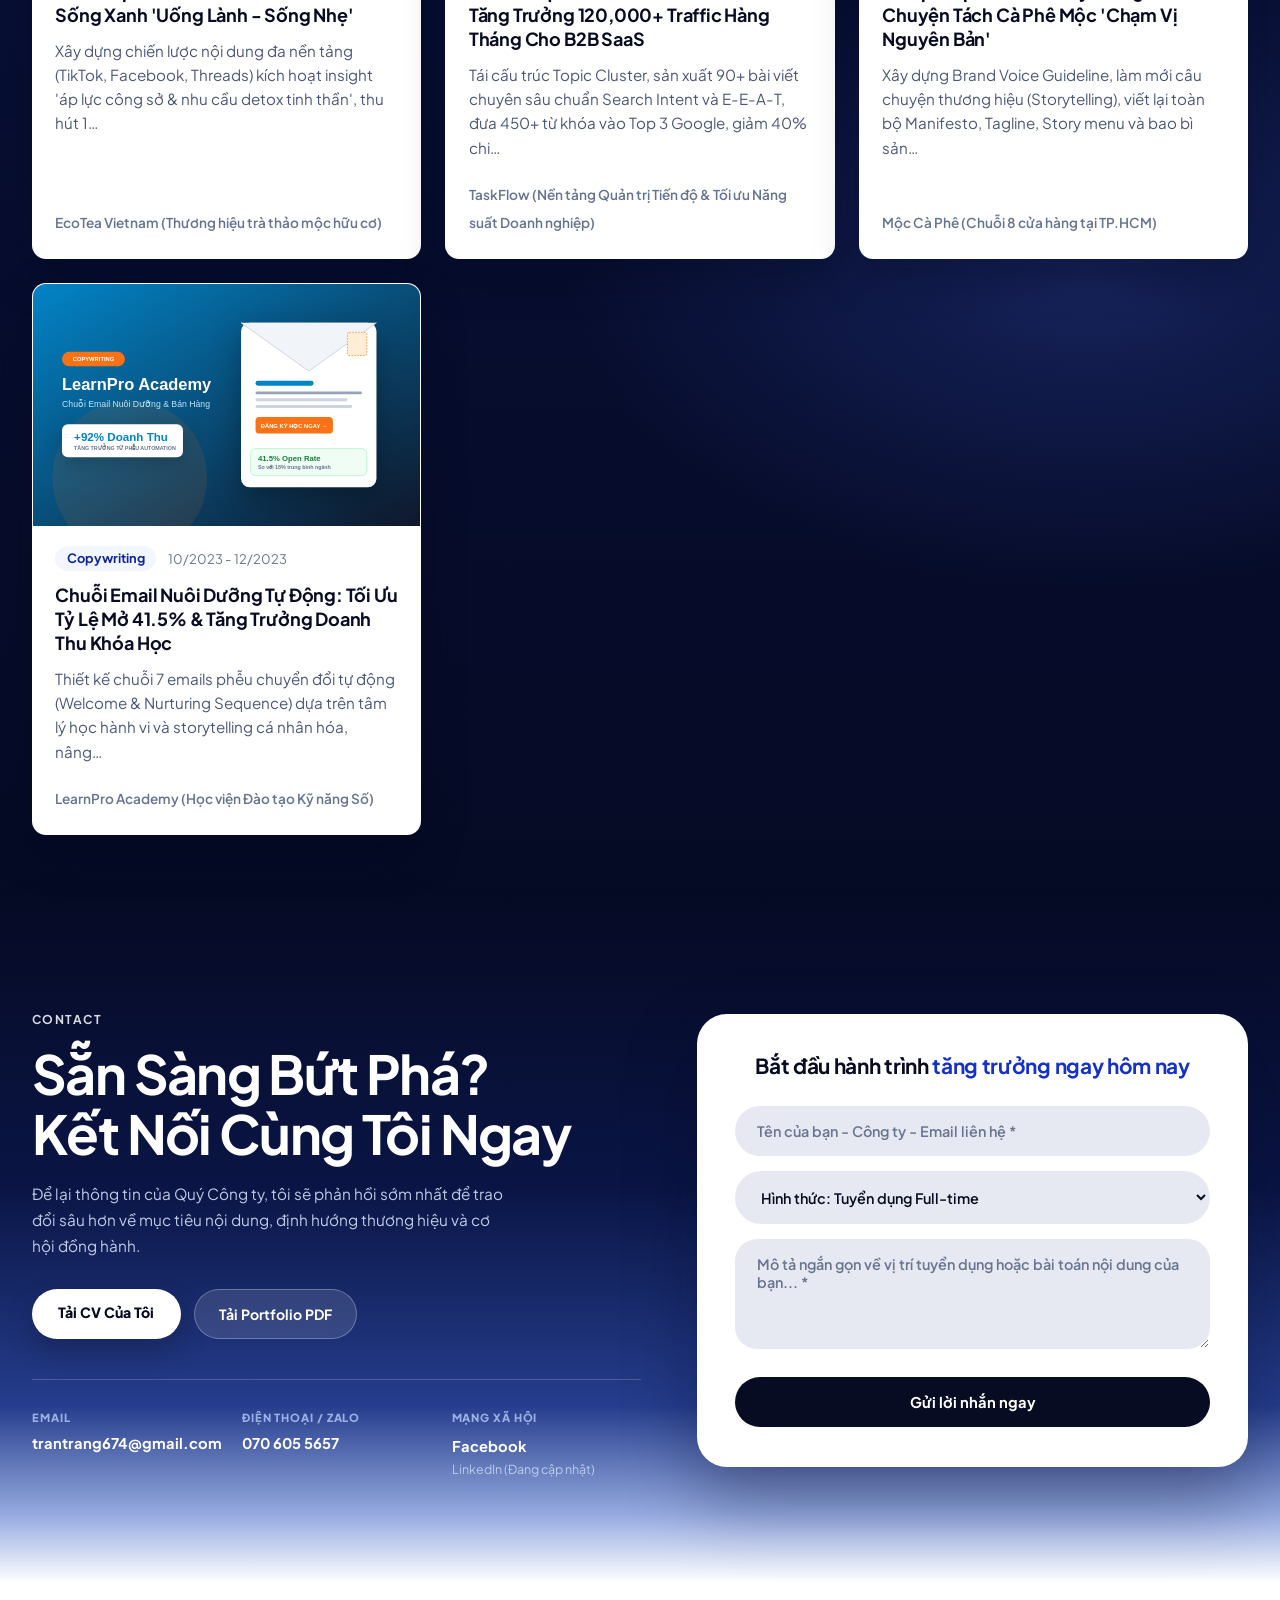
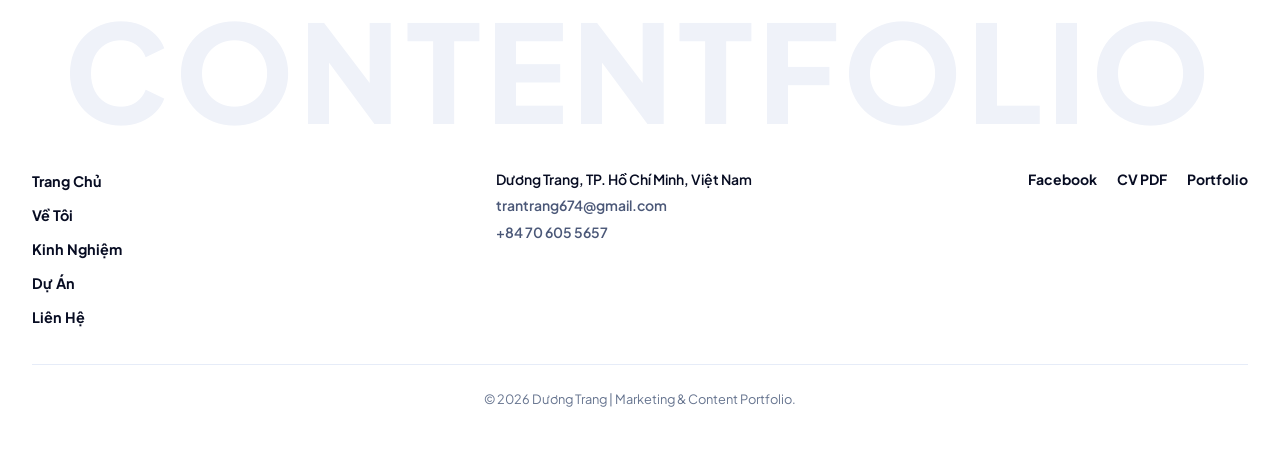
==== commit 8c36930e: "." ====
--- a/frontend/index.html
+++ b/frontend/index.html
@@ -613,11 +613,11 @@
     <div class="wrap">
       <div class="scalix-footer-bar">
         <nav class="scalix-footer-pills" aria-label="Điều hướng chân trang">
-          <a href="#about">ABOUT</a>
-          <a href="#process">PROCESS</a>
-          <a href="#experience">EXPERIENCE</a>
-          <a href="#projects">CASES</a>
-          <a href="#contact">CONTACT</a>
+          <a href="#home">Trang Chủ</a>
+          <a href="#about">Về Tôi</a>
+          <a href="#experience">Kinh Nghiệm</a>
+          <a href="#projects">Dự Án</a>
+          <a href="#contact">Liên Hệ</a>
         </nav>
 
         <div class="scalix-footer-center">
@@ -633,7 +633,7 @@
         </div>
       </div>
 
-      <p class="lp-copy">© <span id="year">2026</span> Dương Trang. Content Marketing Specialist Portfolio.</p>
+      <p class="lp-copy">© <span id="year">2026</span> Dương Trang | Marketing &amp; Content Portfolio.</p>
     </div>
   </footer>
 
--- a/frontend/assets/css/site.css
+++ b/frontend/assets/css/site.css
@@ -619,15 +619,15 @@
   margin: 0.5rem auto 2.25rem; white-space: nowrap;
 }
 .scalix-footer-bar {
-  display: grid; grid-template-columns: 1.2fr 1fr 1fr; gap: 2rem; align-items: center;
+  display: grid; grid-template-columns: 1.2fr 1fr 1fr; gap: 2rem; align-items: start;
   padding-bottom: 2rem; border-bottom: 1px solid #e6ecf8;
 }
-.scalix-footer-pills { display: flex; flex-wrap: wrap; gap: 0.45rem; }
+.scalix-footer-pills { display: flex; flex-direction: column; align-items: flex-start; gap: 0.45rem; }
 .scalix-footer-pills a {
-  background: #e6e9f2; color: #070c22; font-size: 0.75rem; font-weight: 800; letter-spacing: 0.06em;
-  padding: 0.55rem 1rem; border-radius: 999px; text-decoration: none; transition: background-color .2s ease, color .2s ease;
-}
-.scalix-footer-pills a:hover { background: #1631c9; color: #ffffff; }
+  background: transparent; color: #070c22; font-size: 0.9rem; font-weight: 700; letter-spacing: 0;
+  padding: 0.1rem 0; border-radius: 0; text-decoration: none; transition: color .2s ease;
+}
+.scalix-footer-pills a:hover { background: transparent; color: #1631c9; }
 .scalix-footer-center { display: flex; flex-direction: column; gap: 0.2rem; font-size: 0.875rem; color: #070c22; font-weight: 600; }
 .scalix-footer-center a { color: #4b5878; text-decoration: none; }
 .scalix-footer-center a:hover { color: #1631c9; }
@@ -637,7 +637,8 @@
 .lp-copy { text-align: center; padding-top: 1.5rem; font-size: 0.8rem; color: #66748f; }
 @media (max-width: 1024px) {
   .scalix-footer-bar { grid-template-columns: 1fr; text-align: center; }
-  .scalix-footer-pills, .scalix-footer-socials { justify-content: center; }
+  .scalix-footer-pills { align-items: center; }
+  .scalix-footer-socials { justify-content: center; }
 }
 
 /* ==========================================================================
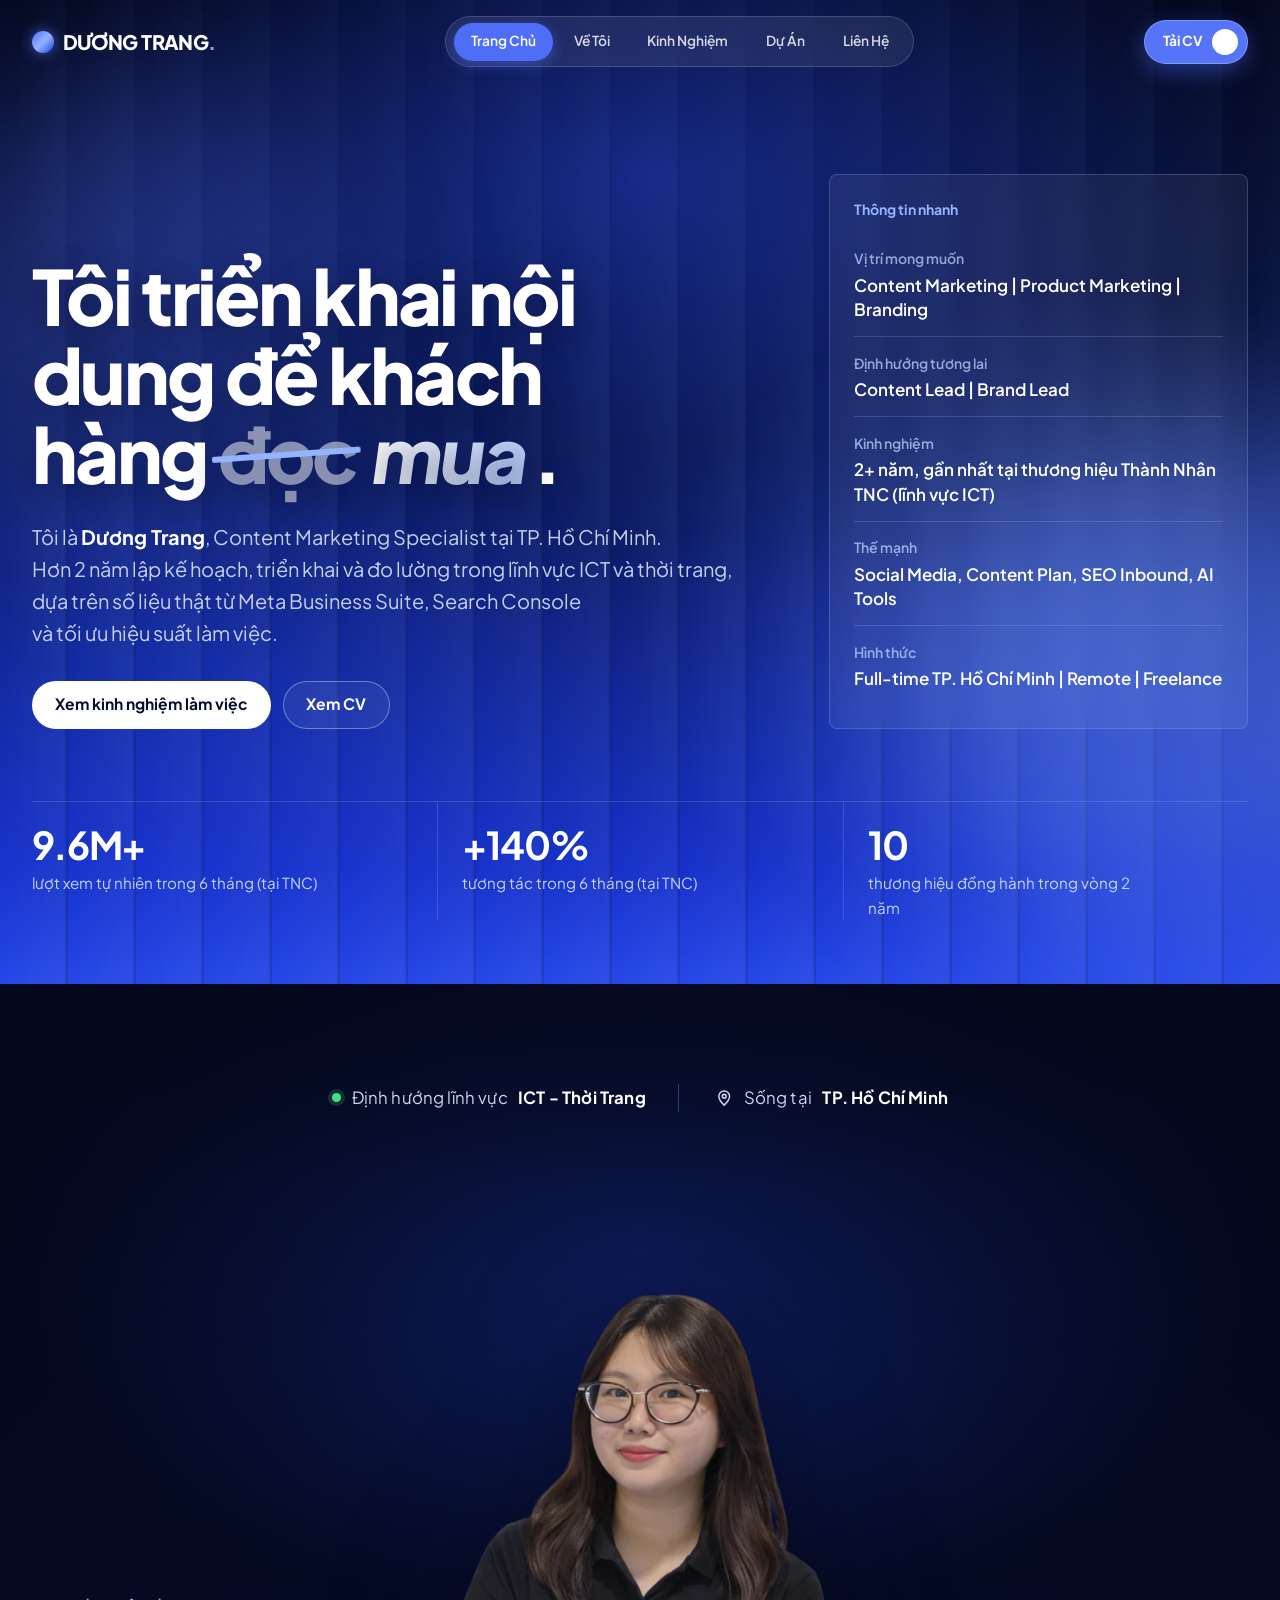
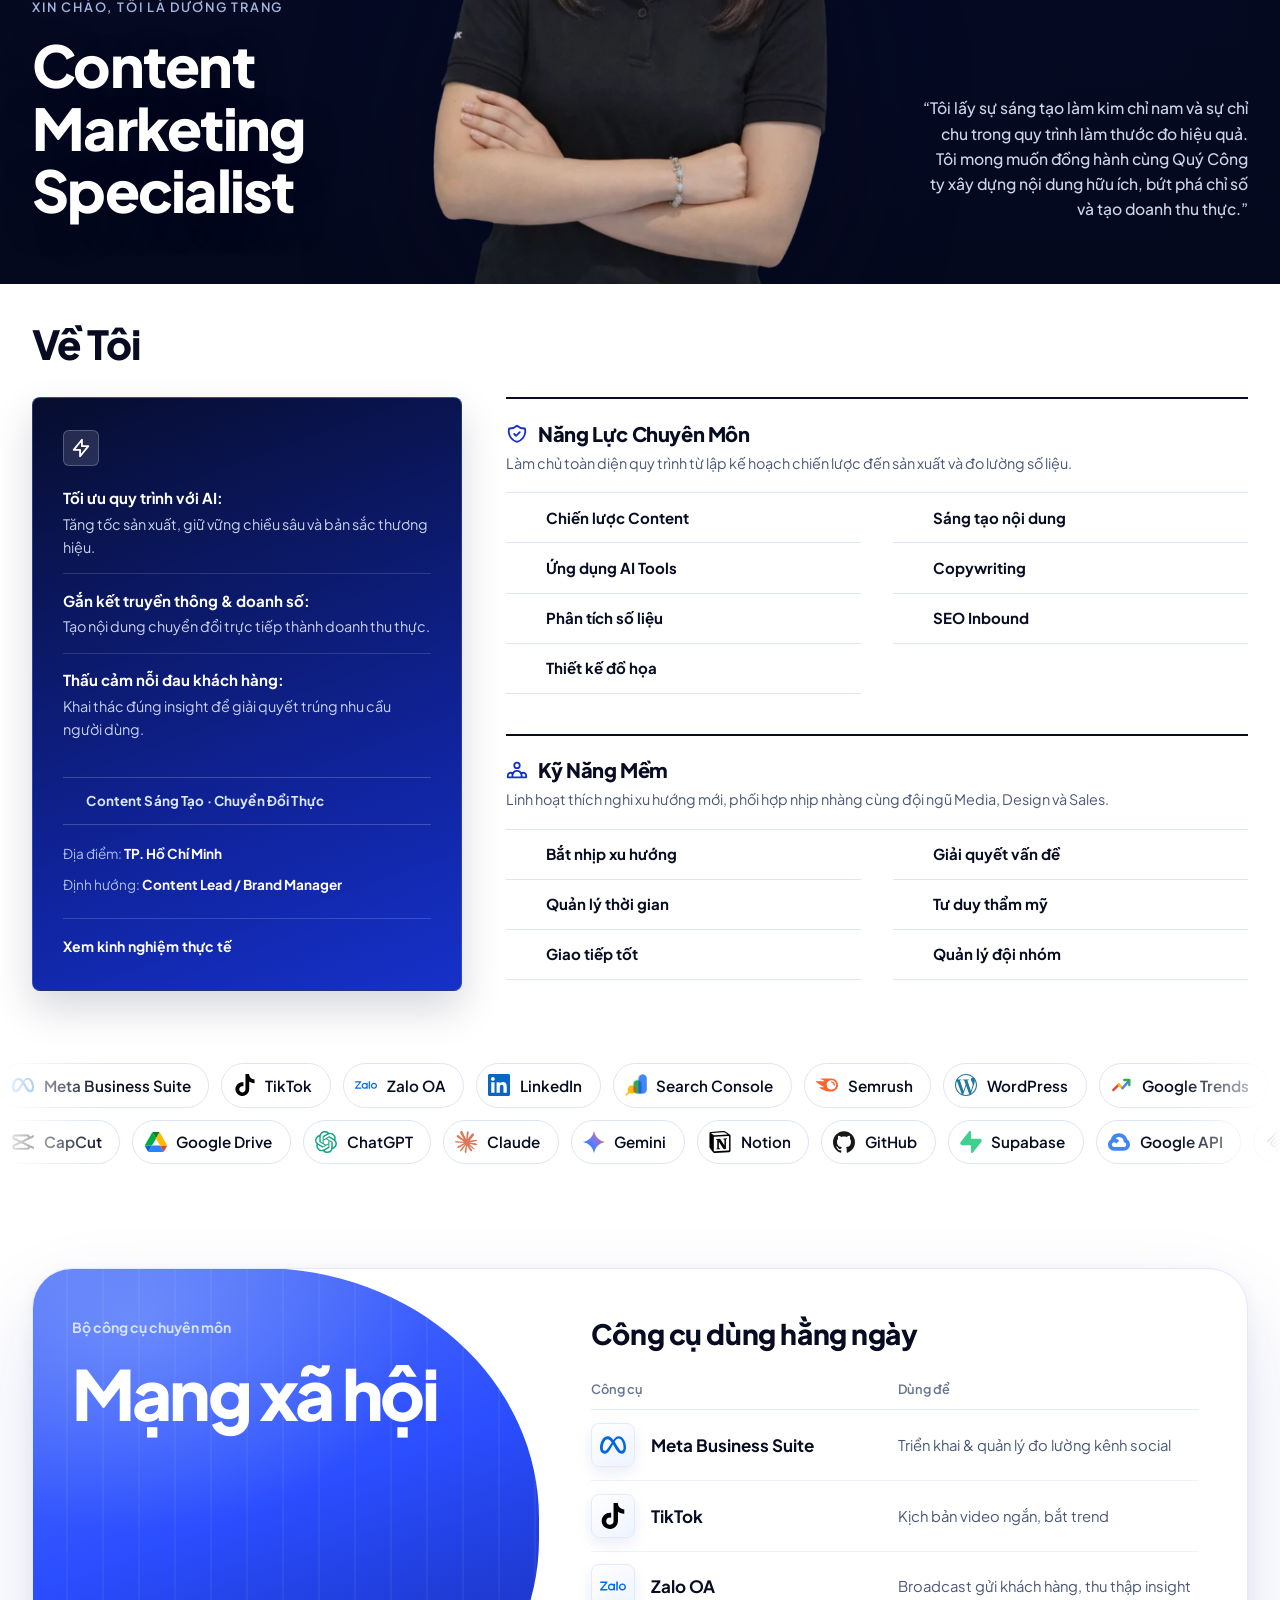
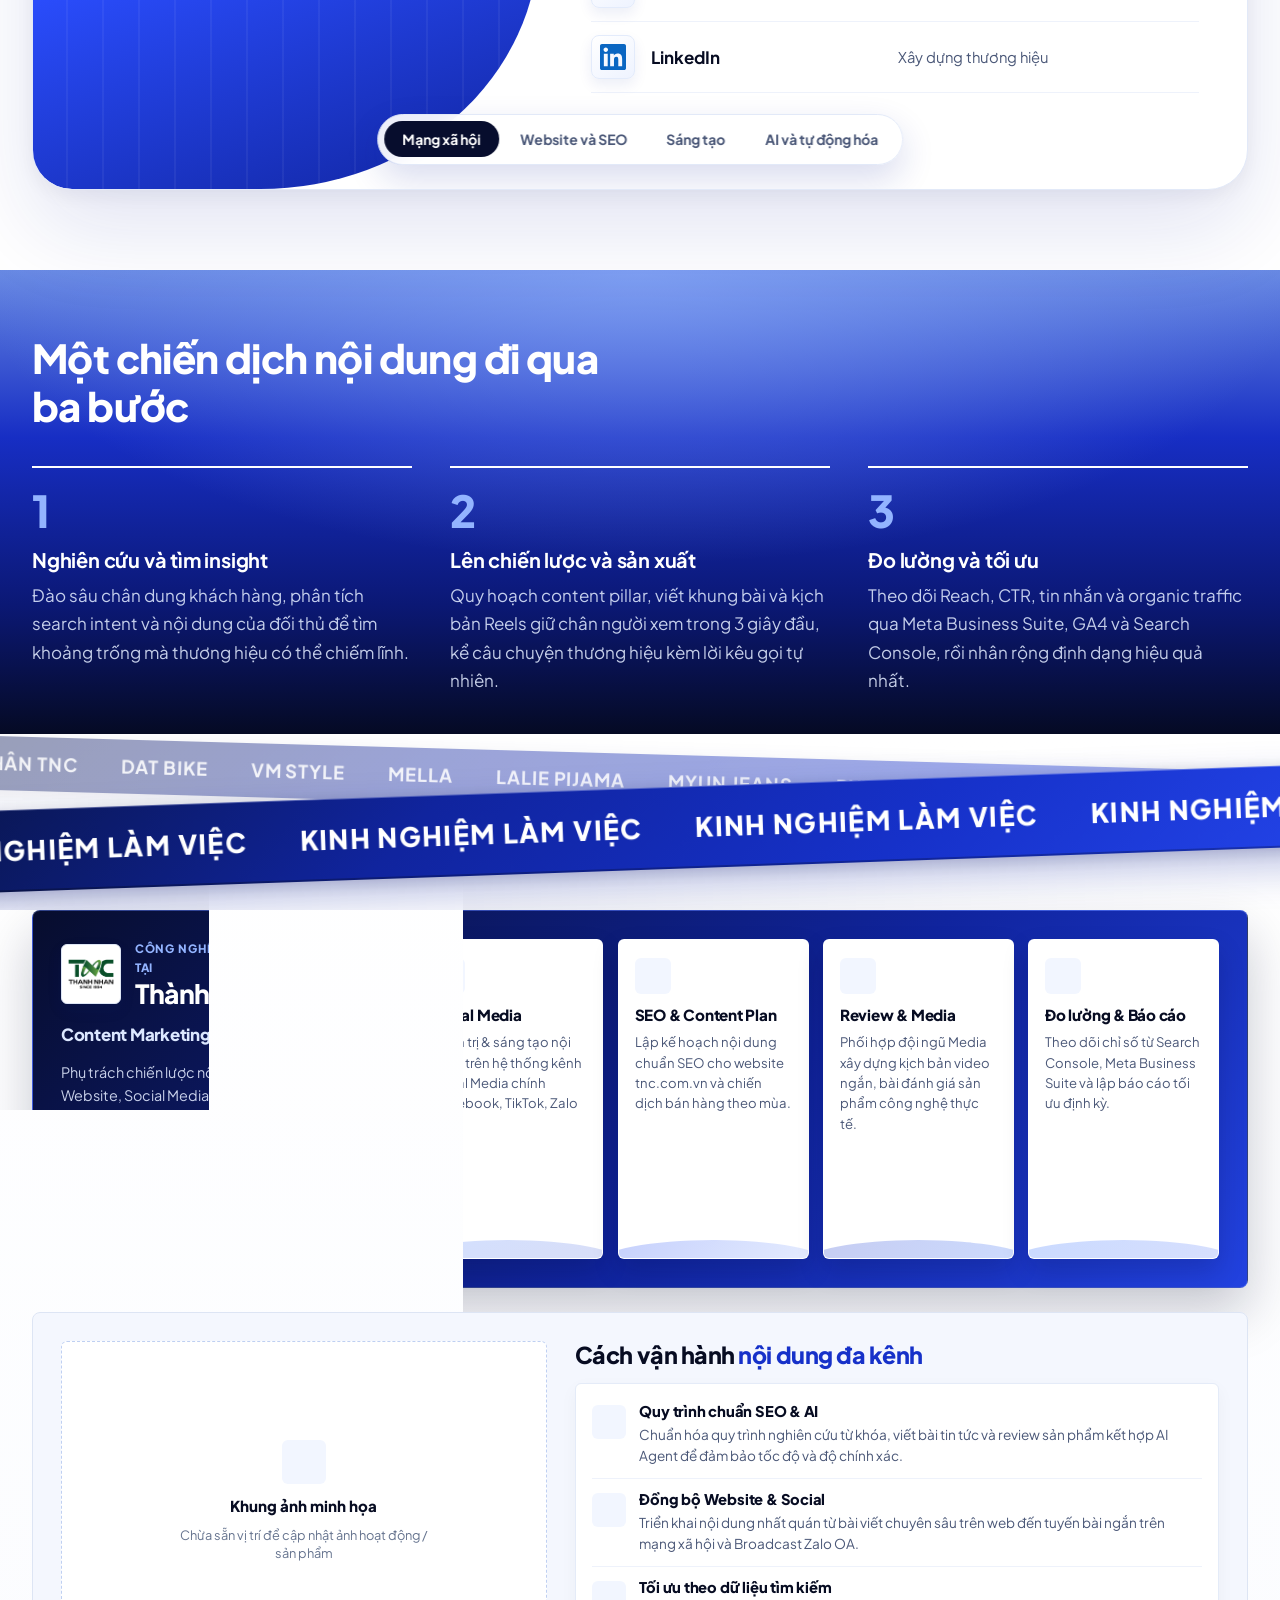
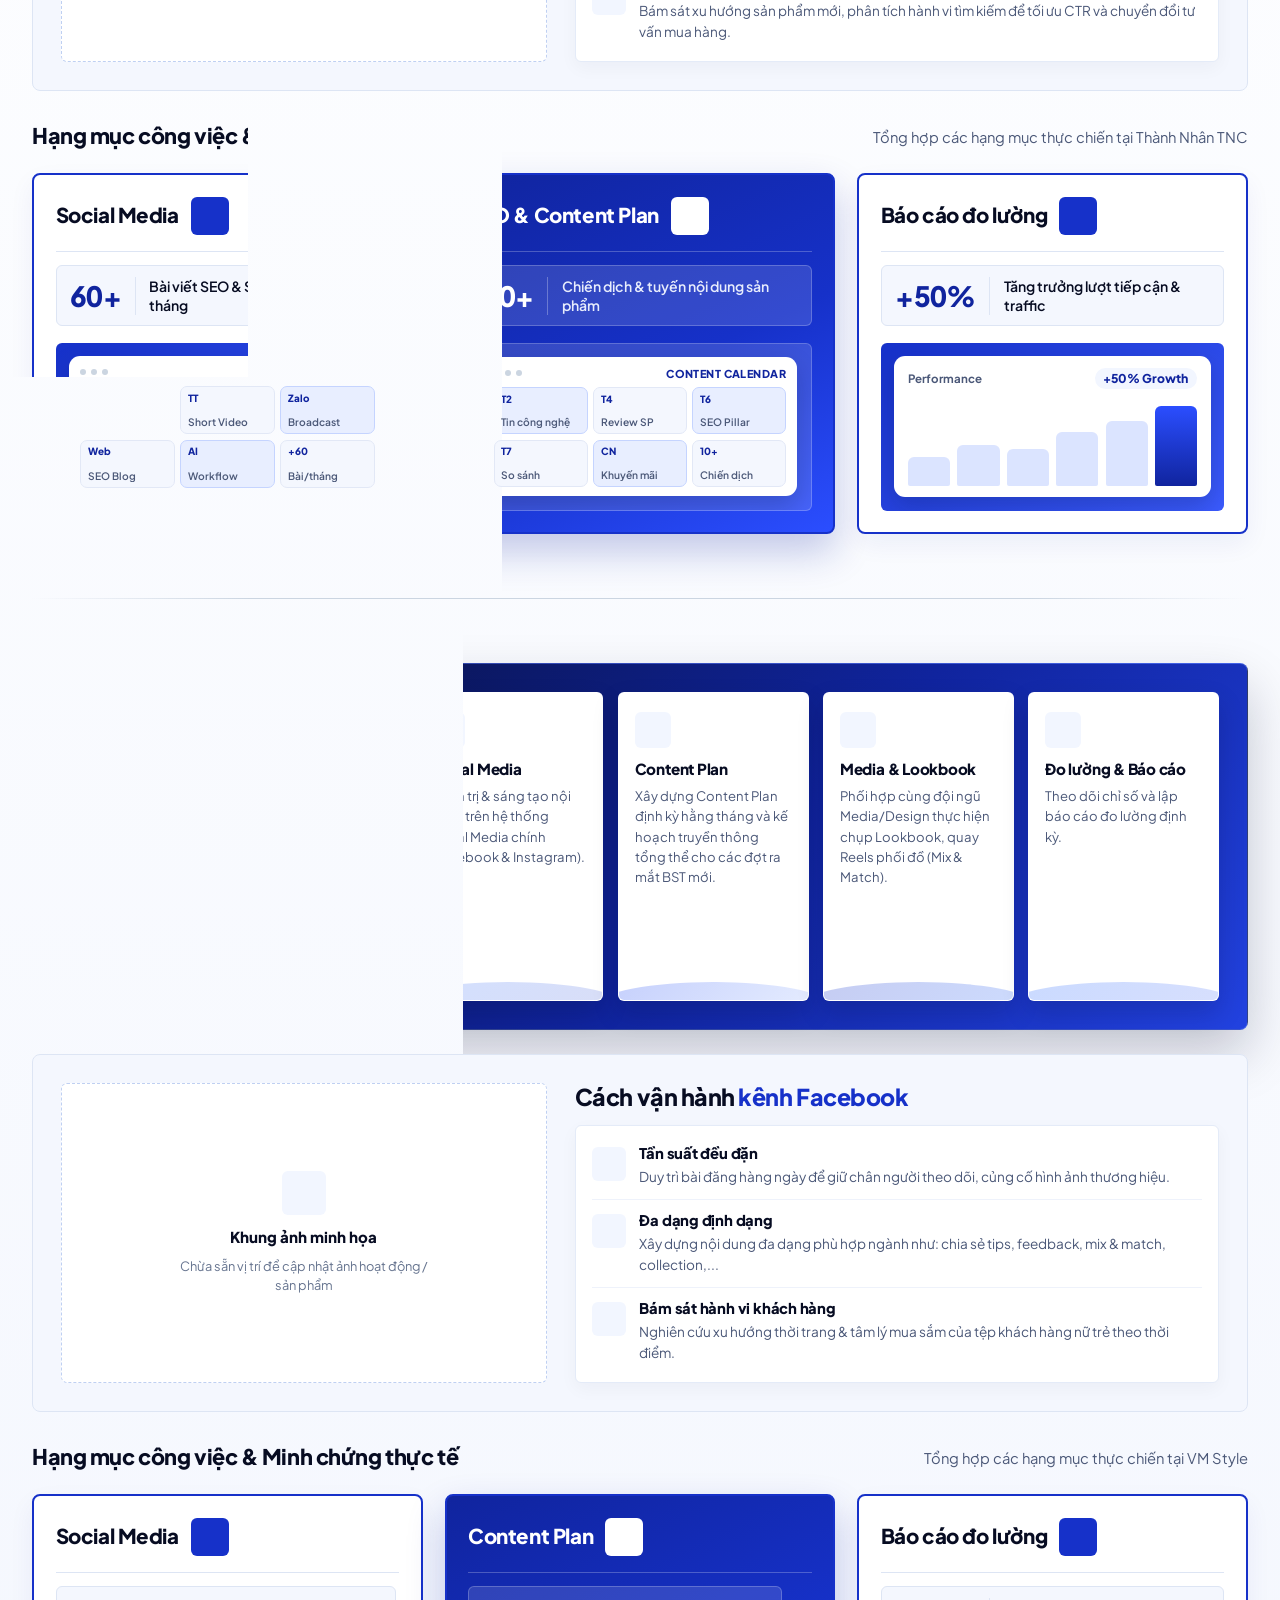
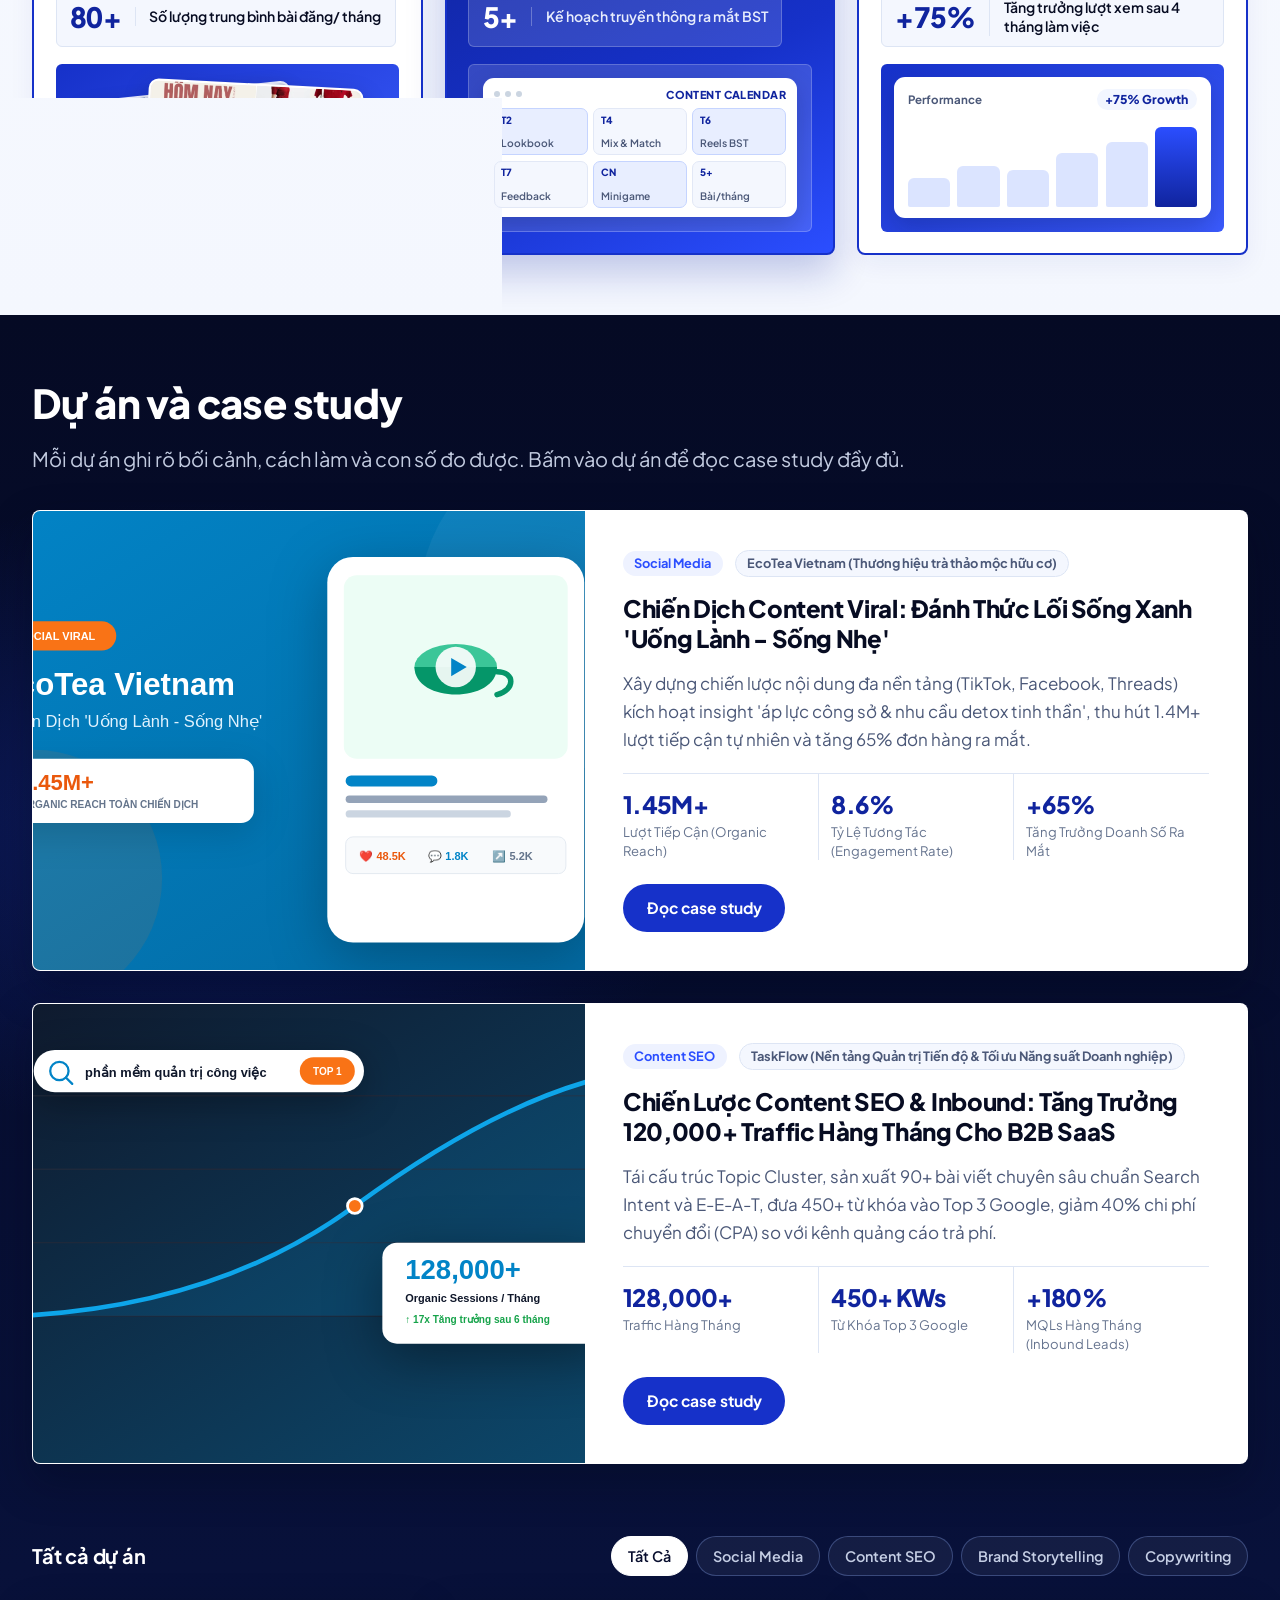
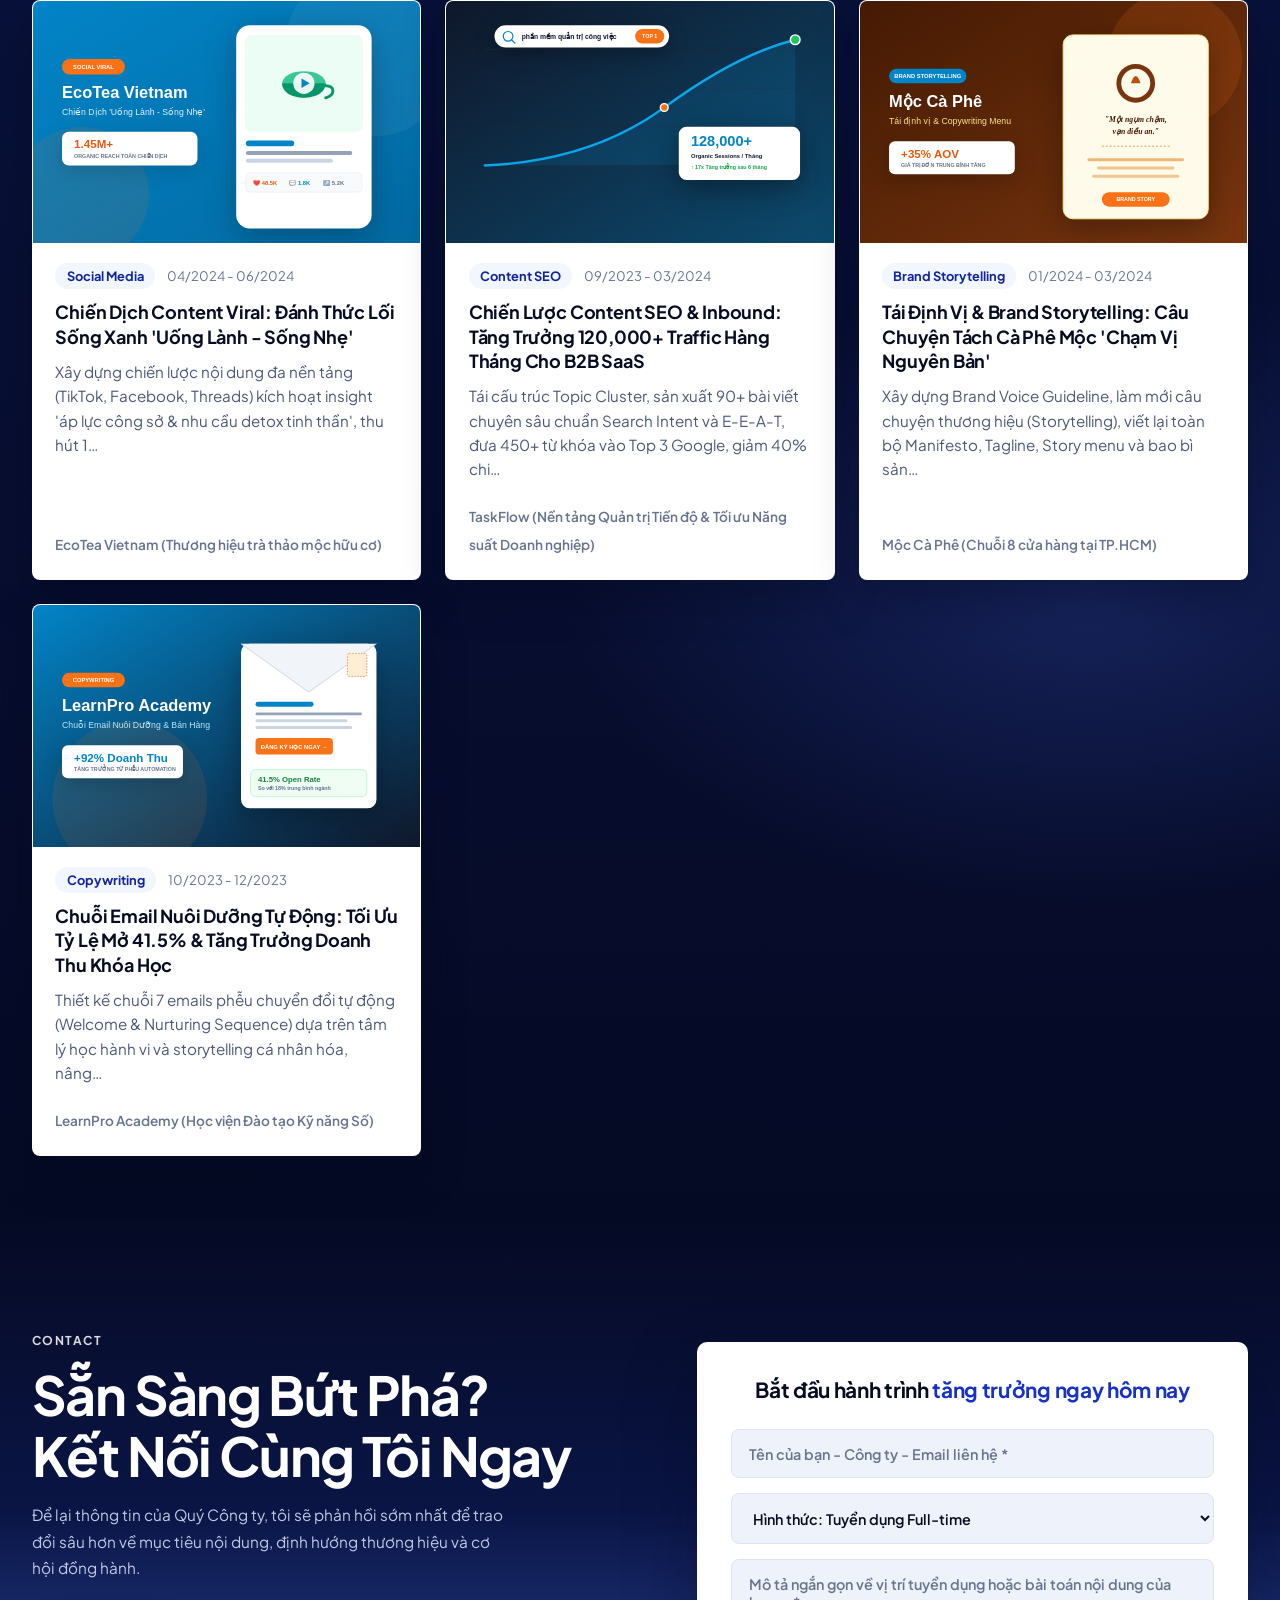
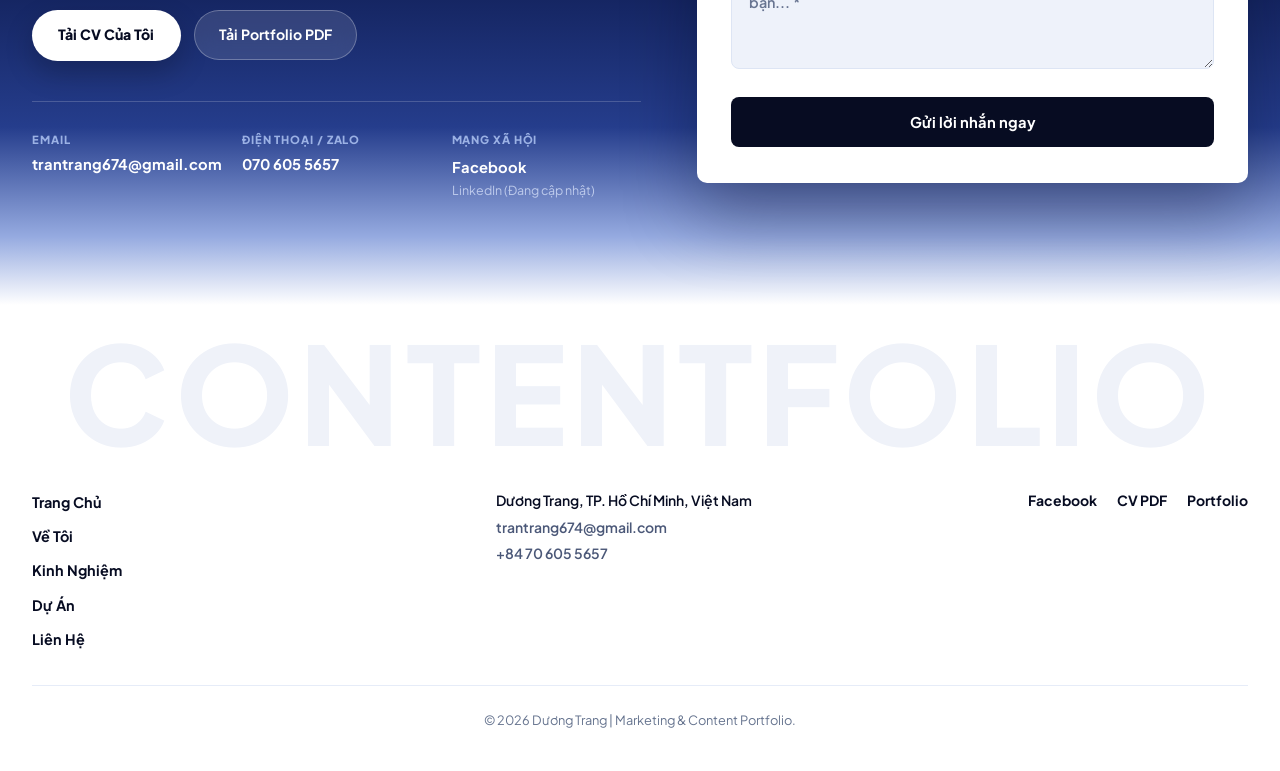
==== commit 15eaf557: "." ====
--- a/frontend/index.html
+++ b/frontend/index.html
@@ -191,95 +191,9 @@
               </li>
             </ul>
 
-            <!-- Điểm nhấn hình hoạt họa sáng tạo (Animated Creative Accent) -->
-            <div class="airlume-mascot-box" aria-hidden="true">
-              <svg class="airlume-mascot-svg" viewBox="0 0 240 120" fill="none" xmlns="http://www.w3.org/2000/svg">
-                <defs>
-                  <radialGradient id="mascotAura" cx="50%" cy="50%" r="50%">
-                    <stop offset="0%" stop-color="#93c5fd" stop-opacity="0.38"/>
-                    <stop offset="100%" stop-color="#1d4ed8" stop-opacity="0"/>
-                  </radialGradient>
-                  <linearGradient id="rocketBodyGrad" x1="0%" y1="0%" x2="100%" y2="100%">
-                    <stop offset="0%" stop-color="#ffffff"/>
-                    <stop offset="100%" stop-color="#cbd5e1"/>
-                  </linearGradient>
-                  <linearGradient id="rocketFlame" x1="0%" y1="0%" x2="0%" y2="100%">
-                    <stop offset="0%" stop-color="#fdba74"/>
-                    <stop offset="50%" stop-color="#f97316"/>
-                    <stop offset="100%" stop-color="#ef4444"/>
-                  </linearGradient>
-                </defs>
-
-                <!-- Vầng hào quang chuyển động -->
-                <circle cx="120" cy="58" r="54" fill="url(#mascotAura)" class="anim-glow"/>
-
-                <!-- Ngôi sao lấp lánh -->
-                <path d="M 38 30 L 40 35 L 45 37 L 40 39 L 38 44 L 36 39 L 31 37 L 36 35 Z" fill="#fde047" class="anim-star"/>
-                <path d="M 205 26 L 206.5 30 L 211 31.5 L 206.5 33 L 205 37 L 203.5 33 L 199 31.5 L 203.5 30 Z" fill="#93c5fd" class="anim-star-2"/>
-                <circle cx="50" cy="74" r="2" fill="#ffffff" opacity="0.6"/>
-                <circle cx="192" cy="82" r="2.2" fill="#ffffff" opacity="0.5"/>
-
-                <!-- Floating Badge 1: Thương hiệu (Trái) -->
-                <g class="anim-orbit-left" transform="translate(14, 44)">
-                  <rect width="82" height="25" rx="12.5" fill="rgba(255,255,255,0.16)" stroke="rgba(255,255,255,0.28)" stroke-width="1"/>
-                  <circle cx="13" cy="12.5" r="7" fill="#fde047"/>
-                  <svg x="7.5" y="7" width="11" height="11" viewBox="0 0 24 24" fill="none" stroke="#1e293b" stroke-width="2.4" stroke-linecap="round" stroke-linejoin="round" aria-hidden="true"><path d="M9.937 15.5A2 2 0 0 0 8.5 14.063l-6.135-1.582a.5.5 0 0 1 0-.962L8.5 9.936A2 2 0 0 0 9.937 8.5l1.582-6.135a.5.5 0 0 1 .963 0L14.063 8.5A2 2 0 0 0 15.5 9.937l6.135 1.581a.5.5 0 0 1 0 .964L15.5 14.063a2 2 0 0 0-1.437 1.437l-1.582 6.135a.5.5 0 0 1-.963 0z"/><path d="M20 3v4"/><path d="M22 5h-4"/><path d="M4 17v2"/><path d="M5 18H3"/></svg>
-                  <text x="26" y="16" font-family="'Plus Jakarta Sans', sans-serif" font-size="8.5" font-weight="700" fill="#ffffff">Thương hiệu</text>
-                </g>
-
-                <!-- Floating Badge 2: Doanh số (Phải) -->
-                <g class="anim-orbit-right" transform="translate(148, 40)">
-                  <rect width="76" height="25" rx="12.5" fill="rgba(255,255,255,0.16)" stroke="rgba(255,255,255,0.28)" stroke-width="1"/>
-                  <circle cx="13" cy="12.5" r="7" fill="#38bdf8"/>
-                  <svg x="7.5" y="7" width="11" height="11" viewBox="0 0 24 24" fill="none" stroke="#0f172a" stroke-width="2.6" stroke-linecap="round" stroke-linejoin="round" aria-hidden="true"><polyline points="22 7 13.5 15.5 8.5 10.5 2 17"/><polyline points="16 7 22 7 22 13"/></svg>
-                  <text x="26" y="16" font-family="'Plus Jakarta Sans', sans-serif" font-size="8.5" font-weight="700" fill="#ffffff">Doanh số</text>
-                </g>
-
-                <!-- Nhân vật hoạt họa / Tên lửa sáng tạo (Center Mascot) -->
-                <g class="anim-mascot-body" transform="translate(120, 56)">
-                  <!-- Luồng lửa phản lực -->
-                  <path d="M -7 24 Q 0 42 0 44 Q 0 42 7 24 Z" fill="url(#rocketFlame)" class="anim-flame"/>
-                  <path d="M -3.5 24 Q 0 34 0 36 Q 0 34 3.5 24 Z" fill="#fef08a" class="anim-flame"/>
-
-                  <!-- Khói mây bồng bềnh -->
-                  <ellipse cx="-11" cy="28" rx="6.5" ry="3.8" fill="rgba(255,255,255,0.35)"/>
-                  <ellipse cx="11" cy="28" rx="6.5" ry="3.8" fill="rgba(255,255,255,0.35)"/>
-                  <ellipse cx="0" cy="30" rx="9" ry="4.5" fill="rgba(255,255,255,0.5)"/>
-
-                  <!-- Cánh tên lửa -->
-                  <path d="M -12 7 L -22 20 L -11 18 Z" fill="#f97316"/>
-                  <path d="M 12 7 L 22 20 L 11 18 Z" fill="#ea580c"/>
-
-                  <!-- Thân tên lửa bóng bẩy -->
-                  <path d="M 0 -32 C -17 -9 -15 15 -12 21 L 12 21 C 15 15 17 -9 0 -32 Z" fill="url(#rocketBodyGrad)"/>
-                  
-                  <!-- Mũi nhọn tên lửa màu cam điểm nhấn -->
-                  <path d="M 0 -32 C -7 -20 -10 -11 -10 -7 L 10 -7 C 10 -11 7 -20 0 -32 Z" fill="#f97316"/>
-
-                  <!-- Cửa sổ tròn của phi thuyền với gương mặt hoạt hình dễ thương -->
-                  <circle cx="0" cy="3" r="9.5" fill="#0c1d68" stroke="#3b82f6" stroke-width="1.8"/>
-                  <!-- Gương mặt chibi mascot -->
-                  <circle cx="0" cy="4" r="6.8" fill="#fde68a"/>
-                  <!-- Cặp kính tròn trí thức dễ thương -->
-                  <circle cx="-2.3" cy="3" r="2" fill="none" stroke="#0f172a" stroke-width="0.8"/>
-                  <circle cx="2.3" cy="3" r="2" fill="none" stroke="#0f172a" stroke-width="0.8"/>
-                  <line x1="-0.3" y1="3" x2="0.3" y2="3" stroke="#0f172a" stroke-width="0.7"/>
-                  <circle cx="-2.3" cy="3" r="0.7" fill="#0f172a"/>
-                  <circle cx="2.3" cy="3" r="0.7" fill="#0f172a"/>
-                  <!-- Đôi má hồng -->
-                  <ellipse cx="-4.2" cy="5" rx="0.9" ry="0.5" fill="#f43f5e" opacity="0.6"/>
-                  <ellipse cx="4.2" cy="5" rx="0.9" ry="0.5" fill="#f43f5e" opacity="0.6"/>
-                  <!-- Nụ cười tươi -->
-                  <path d="M -1 5.3 Q 0 6.5 1 5.3" fill="none" stroke="#0f172a" stroke-width="0.7" stroke-linecap="round"/>
-
-                  <!-- Vệt sáng phản quang trên vỏ tên lửa -->
-                  <path d="M -7 -3 Q -8 7 -6 16" stroke="rgba(255,255,255,0.75)" stroke-width="1.5" stroke-linecap="round"/>
-                </g>
-              </svg>
-              <div class="airlume-mascot-caption">
-                <span class="sparkle"><i data-lucide="sparkles" aria-hidden="true"></i></span>
-                <span>Content Sáng Tạo • Chuyển Đổi Thực</span>
-              </div>
+            <div class="airlume-motto">
+              <i data-lucide="sparkles" aria-hidden="true"></i>
+              <span>Content Sáng Tạo · Chuyển Đổi Thực</span>
             </div>
 
             <div class="airlume-meta-list">
--- a/frontend/assets/css/experience.css
+++ b/frontend/assets/css/experience.css
@@ -27,9 +27,9 @@
   --vm-accent-border: #c7d2fe;
 
   --vm-border: #dde5f4;
-  --vm-radius-sm: 10px;
-  --vm-radius-md: 18px;
-  --vm-radius-lg: 26px;
+  --vm-radius-sm: 6px;
+  --vm-radius-md: 8px;
+  --vm-radius-lg: 8px;
   --vm-shadow-sm: 0 4px 14px rgba(7, 13, 45, 0.04);
   --vm-shadow-md: 0 16px 38px rgba(13, 31, 150, 0.08);
   --vm-shadow-hover: 0 22px 48px rgba(22, 49, 201, 0.16);
@@ -228,12 +228,12 @@
   color: #ffffff;
 }
 
-/* ---------- 2. NỘI DUNG TỔNG QUAN (3 Mini-cards) ---------- */
+/* ---------- 2. NỘI DUNG TỔNG QUAN (2 Mini-cards: Phạm vi công việc & Cách triển khai) ---------- */
 .vm-overview-grid {
   display: grid;
-  grid-template-columns: repeat(3, minmax(0, 1fr));
+  grid-template-columns: repeat(2, minmax(0, 1fr));
   gap: 1.5rem;
-  margin-bottom: 3rem;
+  margin-bottom: 2rem;
 }
 
 .vm-overview-card {
@@ -362,10 +362,10 @@
 }
 /* ---------- 3. HẠNG MỤC CÔNG VIỆC (Tabs + Gallery) ---------- */
 .vm-work-wrapper {
-  background: var(--vm-bg-subtle);
-  border: 1px solid var(--vm-border);
-  border-radius: var(--vm-radius-lg);
-  padding: 1.4rem;
+  background: transparent;
+  border: none;
+  border-radius: 0;
+  padding: 0;
 }
 
 .vm-work-top {
@@ -401,7 +401,7 @@
   gap: 0.35rem;
   background: #ffffff;
   padding: 0.35rem;
-  border-radius: 12px;
+  border-radius: 8px;
   border: 1px solid var(--vm-border);
   box-shadow: var(--vm-shadow-sm);
 }
@@ -411,7 +411,7 @@
   align-items: center;
   justify-content: center;
   padding: 0.6rem 1.25rem;
-  border-radius: 9px;
+  border-radius: 6px;
   border: none;
   background: transparent;
   color: var(--vm-text-muted);
@@ -594,10 +594,10 @@
    ========================================================================== */
 .vm-topics-row {
   display: flex;
-  flex-wrap: wrap;
+  flex-wrap: nowrap;
   align-items: center;
   justify-content: space-between;
-  gap: 0.6rem 1rem;
+  gap: 0.6rem 0.85rem;
   margin-bottom: 0.75rem;
 }
 
@@ -607,6 +607,7 @@
   align-items: center;
   gap: 0.5rem;
   flex: 1 1 auto;
+  min-width: 0;
 }
 
 .vm-topics-controls-wrap {
@@ -626,17 +627,18 @@
   display: inline-flex;
   align-items: center;
   gap: 0.5rem;
-  padding: 0.55rem 1.05rem;
+  padding: 0.5rem 0.9rem;
   background: #ffffff;
   color: var(--vm-text-muted);
   border: 1px solid var(--vm-border);
-  border-radius: 9px;
-  font-size: 0.85rem;
+  border-radius: 6px;
+  font-size: 0.84rem;
   font-weight: 700;
   cursor: pointer;
   transition: var(--vm-transition);
   line-height: 1.35;
   text-align: left;
+  white-space: nowrap;
 }
 
 .vm-topic-pill-btn:hover {
@@ -793,7 +795,7 @@
   gap: 1.25rem;
   background: #ffffff;
   border: 1px solid var(--vm-border);
-  border-radius: 14px;
+  border-radius: 8px;
   padding: 1rem;
   box-shadow: 0 4px 20px rgba(15, 23, 42, 0.04);
   transition: all 0.3s cubic-bezier(0.16, 1, 0.3, 1);
@@ -840,7 +842,7 @@
 .vm-post-media {
   position: relative;
   background: #f8fafc;
-  border-radius: 12px;
+  border-radius: 6px;
   overflow: hidden;
   border: 1px solid var(--vm-border);
   display: flex;
@@ -1261,6 +1263,12 @@
 
 /* ---------- RESPONSIVE (Desktop / Tablet / Mobile) ---------- */
 @media (max-width: 992px) {
+  .vm-topics-row {
+    flex-wrap: wrap;
+  }
+  .vm-topic-pill-btn {
+    white-space: normal;
+  }
   .vm-meta-grid {
     grid-template-columns: repeat(2, 1fr);
   }
@@ -1302,7 +1310,7 @@
     height: 130px;
   }
   .vm-work-wrapper {
-    padding: 1.35rem;
+    padding: 0;
   }
   .vm-tabs-nav {
     width: 100%;
@@ -1395,3 +1403,1161 @@
     grid-template-columns: 1fr;
   }
 }
+
+/* ==========================================================================
+   5. SHOWCASE 3 THẺ HẠNG MỤC CÔNG VIỆC & MODAL CHI TIẾT
+   ========================================================================== */
+.vm-showcase-top {
+  align-items: flex-end;
+  border-bottom: none;
+  padding-bottom: 0;
+  margin-bottom: 1.5rem;
+}
+
+.vm-showcase-sub {
+  margin: 0;
+  max-width: 44ch;
+  font-size: 0.92rem;
+  line-height: 1.55;
+  color: var(--vm-text-muted);
+  text-align: right;
+}
+
+.vm-showcase-grid {
+  display: grid;
+  grid-template-columns: repeat(3, minmax(0, 1fr));
+  gap: 1.35rem;
+}
+
+.vm-showcase-card {
+  appearance: none;
+  font-family: inherit;
+  text-align: left;
+  width: 100%;
+  display: flex;
+  flex-direction: column;
+  padding: 1.35rem;
+  border-radius: 8px;
+  background: #ffffff;
+  border: 2px solid var(--vm-primary);
+  color: var(--vm-text-main);
+  cursor: pointer;
+  box-shadow: 0 10px 26px rgba(16, 36, 158, 0.06);
+  transition: transform 0.25s cubic-bezier(0.16, 1, 0.3, 1), box-shadow 0.25s ease, border-color 0.25s ease;
+}
+
+.vm-showcase-card:hover {
+  transform: translateY(-5px);
+  box-shadow: 0 18px 36px rgba(16, 36, 158, 0.14);
+}
+
+.vm-showcase-card.is-featured {
+  background: linear-gradient(155deg, #10249e 0%, #1631c9 55%, #2b4eff 100%);
+  border-color: #1631c9;
+  color: #ffffff;
+  box-shadow: 0 18px 38px rgba(16, 36, 158, 0.24);
+}
+
+.vm-showcase-card.is-featured:hover {
+  box-shadow: 0 24px 44px rgba(16, 36, 158, 0.32);
+}
+
+.vm-showcase-head {
+  display: flex;
+  align-items: center;
+  justify-content: space-between;
+  gap: 0.75rem;
+}
+
+.vm-showcase-title {
+  font-size: 1.28rem;
+  font-weight: 800;
+  line-height: 1.22;
+  letter-spacing: -0.02em;
+  color: inherit;
+}
+
+.vm-showcase-arrow {
+  width: 38px;
+  height: 38px;
+  border-radius: 6px;
+  background: var(--vm-primary);
+  color: #ffffff;
+  display: grid;
+  place-items: center;
+  flex-shrink: 0;
+  transition: transform 0.25s ease, background-color 0.25s ease;
+}
+
+.vm-showcase-card.is-featured .vm-showcase-arrow {
+  background: #ffffff;
+  color: var(--vm-primary-dark);
+}
+
+.vm-showcase-card:hover .vm-showcase-arrow {
+  transform: translate(2px, -2px);
+}
+
+.vm-showcase-divider {
+  width: 100%;
+  height: 1px;
+  background: var(--vm-border);
+  margin: 1rem 0 0.85rem;
+}
+
+.vm-showcase-card.is-featured .vm-showcase-divider {
+  background: rgba(255, 255, 255, 0.24);
+}
+
+.vm-showcase-desc {
+  margin: 0 0 1.1rem;
+  font-size: 0.88rem;
+  line-height: 1.55;
+  color: var(--vm-text-muted);
+  display: -webkit-box;
+  -webkit-line-clamp: 3;
+  -webkit-box-orient: vertical;
+  overflow: hidden;
+  flex: 1;
+}
+
+.vm-showcase-card.is-featured .vm-showcase-desc {
+  color: rgba(226, 235, 255, 0.9);
+}
+
+.vm-showcase-stat {
+  display: flex;
+  align-items: center;
+  gap: 0.85rem;
+  margin: 0 0 1.05rem;
+  padding: 0.65rem 0.85rem;
+  border-radius: 6px;
+  background: var(--vm-bg-subtle);
+  border: 1px solid var(--vm-border);
+  flex: 1;
+}
+
+.vm-showcase-card.is-featured .vm-showcase-stat {
+  background: rgba(255, 255, 255, 0.13);
+  border-color: rgba(255, 255, 255, 0.22);
+}
+
+.vm-showcase-stat-num {
+  font-size: 1.75rem;
+  font-weight: 800;
+  line-height: 1;
+  color: var(--vm-primary-dark);
+  font-variant-numeric: tabular-nums;
+  letter-spacing: -0.025em;
+  white-space: nowrap;
+  flex-shrink: 0;
+}
+
+.vm-showcase-card.is-featured .vm-showcase-stat-num {
+  color: #ffffff;
+}
+
+.vm-showcase-stat-label {
+  font-size: 0.88rem;
+  font-weight: 600;
+  line-height: 1.35;
+  color: var(--vm-text-main);
+  padding-left: 0.85rem;
+  border-left: 1px solid var(--vm-border);
+}
+
+.vm-showcase-card.is-featured .vm-showcase-stat-label {
+  color: rgba(241, 245, 255, 0.95);
+  border-left-color: rgba(255, 255, 255, 0.28);
+}
+
+.vm-showcase-visual {
+  position: relative;
+  width: 100%;
+  height: 168px;
+  border-radius: 6px;
+  overflow: hidden;
+  background: linear-gradient(145deg, #1631c9 0%, #3b5bfd 100%);
+  padding: 0.85rem;
+  display: flex;
+  align-items: center;
+  justify-content: center;
+}
+
+.vm-showcase-card.is-featured .vm-showcase-visual {
+  background: rgba(255, 255, 255, 0.14);
+  border: 1px solid rgba(255, 255, 255, 0.2);
+}
+
+/* Visual 1: Social Media (ảnh thật từ bài đăng VM Style) */
+.vm-vis-social {
+  position: relative;
+  width: 100%;
+  height: 100%;
+  display: flex;
+  align-items: center;
+  justify-content: center;
+}
+
+.vm-vis-shot {
+  position: absolute;
+  width: 68%;
+  height: 88%;
+  border-radius: 10px;
+  overflow: hidden;
+  background: #ffffff;
+  border: 2px solid rgba(255, 255, 255, 0.85);
+  box-shadow: 0 10px 24px rgba(7, 13, 45, 0.25);
+  transition: transform 0.3s ease;
+}
+
+.vm-vis-shot img {
+  width: 100%;
+  height: 100%;
+  object-fit: cover;
+  display: block;
+}
+
+.vm-vis-shot-back {
+  transform: translate(-18%, 4%) rotate(-6deg);
+  opacity: 0.9;
+}
+
+.vm-vis-shot-front {
+  transform: translate(12%, -2%) rotate(3deg);
+  z-index: 2;
+}
+
+.vm-showcase-card:hover .vm-vis-shot-back {
+  transform: translate(-22%, 2%) rotate(-8deg);
+}
+
+.vm-showcase-card:hover .vm-vis-shot-front {
+  transform: translate(15%, -4%) rotate(4deg);
+}
+
+/* Visual 2: Content Plan (mini Content Calendar) */
+.vm-vis-plan {
+  width: 100%;
+  height: 100%;
+  background: #ffffff;
+  border-radius: 11px;
+  padding: 0.6rem 0.7rem;
+  display: flex;
+  flex-direction: column;
+  gap: 0.45rem;
+  box-shadow: 0 10px 24px rgba(7, 13, 45, 0.2);
+  color: var(--vm-text-main);
+}
+
+.vm-vis-plan-bar {
+  display: flex;
+  align-items: center;
+  gap: 0.3rem;
+}
+
+.vm-vis-dot {
+  width: 6px;
+  height: 6px;
+  border-radius: 50%;
+  background: #cbd5e1;
+}
+
+.vm-vis-plan-title {
+  margin-left: auto;
+  font-size: 0.68rem;
+  font-weight: 800;
+  color: var(--vm-primary-dark);
+  text-transform: uppercase;
+  letter-spacing: 0.04em;
+}
+
+.vm-vis-plan-grid {
+  flex: 1;
+  display: grid;
+  grid-template-columns: repeat(3, minmax(0, 1fr));
+  gap: 0.35rem;
+}
+
+.vm-vis-cell {
+  background: #f4f7fe;
+  border: 1px solid #e2e8f6;
+  border-radius: 7px;
+  padding: 0.3rem 0.4rem;
+  display: flex;
+  flex-direction: column;
+  justify-content: space-between;
+}
+
+.vm-vis-cell.is-hi {
+  background: #e8eeff;
+  border-color: #c5d4ff;
+}
+
+.vm-vis-cell span {
+  font-size: 0.62rem;
+  font-weight: 800;
+  color: var(--vm-primary-dark);
+}
+
+.vm-vis-cell em {
+  font-style: normal;
+  font-size: 0.64rem;
+  font-weight: 600;
+  color: var(--vm-text-muted);
+  white-space: nowrap;
+  overflow: hidden;
+  text-overflow: ellipsis;
+}
+
+/* Visual 3: Báo cáo đo lường (mini Analytics Chart) */
+.vm-vis-report {
+  width: 100%;
+  height: 100%;
+  background: #ffffff;
+  border-radius: 11px;
+  padding: 0.7rem 0.85rem;
+  display: flex;
+  flex-direction: column;
+  justify-content: space-between;
+  box-shadow: 0 10px 24px rgba(7, 13, 45, 0.2);
+}
+
+.vm-vis-report-head {
+  display: flex;
+  align-items: center;
+  justify-content: space-between;
+  gap: 0.5rem;
+}
+
+.vm-vis-report-head span {
+  font-size: 0.72rem;
+  font-weight: 700;
+  color: var(--vm-text-muted);
+}
+
+.vm-vis-report-head strong {
+  font-size: 0.76rem;
+  font-weight: 800;
+  color: var(--vm-primary-dark);
+  background: var(--vm-primary-soft);
+  padding: 0.18rem 0.55rem;
+  border-radius: 99px;
+}
+
+.vm-vis-bars {
+  height: 86px;
+  display: grid;
+  grid-template-columns: repeat(6, 1fr);
+  align-items: end;
+  gap: 0.45rem;
+  padding-top: 0.4rem;
+}
+
+.vm-vis-bars span {
+  display: block;
+  border-radius: 6px 6px 2px 2px;
+  background: #dbe4ff;
+  transition: transform 0.25s ease;
+}
+
+.vm-vis-bars span.is-peak {
+  background: linear-gradient(180deg, #2b4eff 0%, #10249e 100%);
+}
+
+/* ---------- Modal Popup Chi tiết Hạng mục ---------- */
+.vm-work-modal {
+  position: fixed;
+  inset: 0;
+  z-index: 9500;
+  background: rgba(7, 13, 45, 0.68);
+  backdrop-filter: blur(6px);
+  display: flex;
+  align-items: center;
+  justify-content: center;
+  padding: 1.25rem;
+  opacity: 0;
+  visibility: hidden;
+  pointer-events: none;
+  transition: opacity 0.25s ease, visibility 0.25s ease;
+}
+
+.vm-work-modal.is-open {
+  opacity: 1;
+  visibility: visible;
+  pointer-events: auto;
+}
+
+.vm-work-modal-dialog {
+  width: 100%;
+  max-width: 1120px;
+  max-height: 90dvh;
+  background: var(--vm-bg-subtle);
+  border: 1px solid var(--vm-border);
+  border-radius: 10px;
+  box-shadow: 0 28px 65px rgba(7, 13, 45, 0.34);
+  display: flex;
+  flex-direction: column;
+  overflow: hidden;
+  transform: translateY(16px) scale(0.98);
+  transition: transform 0.25s cubic-bezier(0.16, 1, 0.3, 1);
+}
+
+.vm-work-modal.is-open .vm-work-modal-dialog {
+  transform: translateY(0) scale(1);
+}
+
+.vm-work-modal-header {
+  display: flex;
+  align-items: center;
+  justify-content: space-between;
+  gap: 1rem;
+  padding: 1rem 1.35rem;
+  background: #ffffff;
+  border-bottom: 1px solid var(--vm-border);
+  flex-shrink: 0;
+}
+
+.vm-work-modal-close {
+  width: 40px;
+  height: 40px;
+  border-radius: 50%;
+  border: 1px solid var(--vm-border);
+  background: #f8fafc;
+  color: var(--vm-text-main);
+  display: grid;
+  place-items: center;
+  cursor: pointer;
+  flex-shrink: 0;
+  transition: background-color 0.2s ease, color 0.2s ease, border-color 0.2s ease;
+}
+
+.vm-work-modal-close:hover {
+  background: var(--vm-primary);
+  border-color: var(--vm-primary);
+  color: #ffffff;
+}
+
+.vm-work-modal-body {
+  flex: 1;
+  min-height: 0;
+  overflow-y: auto;
+  padding: 1.15rem 1.35rem 1.4rem;
+}
+
+@media (max-width: 960px) {
+  .vm-showcase-top {
+    flex-direction: column;
+    align-items: flex-start;
+  }
+  .vm-showcase-sub {
+    text-align: left;
+    max-width: 60ch;
+  }
+  .vm-showcase-grid {
+    grid-template-columns: 1fr;
+    gap: 1.1rem;
+  }
+}
+
+@media (max-width: 640px) {
+  .vm-work-modal {
+    padding: 0.5rem;
+  }
+  .vm-work-modal-dialog {
+    max-height: 94dvh;
+    border-radius: 16px;
+  }
+  .vm-work-modal-header {
+    padding: 0.75rem 0.85rem;
+    gap: 0.5rem;
+  }
+  .vm-work-modal-header .vm-tabs-nav {
+    flex: 1;
+    min-width: 0;
+    padding: 0.25rem;
+  }
+  .vm-work-modal-header .vm-tab-btn {
+    padding: 0.45rem 0.55rem;
+    font-size: 0.78rem;
+  }
+  .vm-work-modal-close {
+    width: 36px;
+    height: 36px;
+  }
+  .vm-work-modal-body {
+    padding: 0.85rem;
+  }
+}
+
+/* ==========================================================================
+   6. BIỂU ĐỒ BÁO CÁO ĐO LƯỜNG FACEBOOK & NÚT XEM MINH CHỨNG
+   ========================================================================== */
+.vm-report-source {
+  font-size: 0.78rem;
+  font-weight: 600;
+  color: var(--vm-text-light);
+  background: var(--vm-bg-subtle);
+  border: 1px solid var(--vm-border);
+  padding: 0.22rem 0.65rem;
+  border-radius: 99px;
+}
+
+.vm-report-footer {
+  display: flex;
+  justify-content: flex-end;
+  margin-top: 0.75rem;
+}
+
+.vm-proof-btn {
+  display: inline-flex;
+  align-items: center;
+  gap: 0.4rem;
+  width: auto;
+  height: auto;
+  min-height: 0;
+  padding: 0.4rem 0.85rem;
+  border-radius: 8px;
+  border: 1px solid var(--vm-primary-border);
+  background: var(--vm-primary-soft);
+  color: var(--vm-primary-dark);
+  font-size: 0.8rem;
+  font-weight: 700;
+  cursor: pointer;
+  white-space: nowrap;
+  transition: background-color 0.2s ease, color 0.2s ease, border-color 0.2s ease;
+}
+
+.vm-proof-btn:hover {
+  background: var(--vm-primary);
+  border-color: var(--vm-primary);
+  color: #ffffff;
+}
+
+.vm-proof-btn svg,
+.vm-proof-btn i {
+  width: 15px;
+  height: 15px;
+  flex-shrink: 0;
+}
+
+.vm-report-tabs {
+  display: flex;
+  flex-wrap: wrap;
+  gap: 0.45rem;
+}
+
+.vm-report-tab {
+  padding: 0.4rem 0.78rem;
+  font-size: 0.8rem;
+}
+
+.vm-delta-pill {
+  display: inline-flex;
+  align-items: center;
+  padding: 0.12rem 0.45rem;
+  border-radius: 99px;
+  font-size: 0.72rem;
+  font-weight: 700;
+  font-variant-numeric: tabular-nums;
+  line-height: 1.3;
+}
+
+.vm-delta-pill.is-up {
+  background: #dcfce7;
+  color: #15803d;
+}
+
+.vm-delta-pill.is-down {
+  background: #ffe4e6;
+  color: #be123c;
+}
+
+.vm-report-chart-stage {
+  background: #f8faff;
+  border: 1px solid var(--vm-border);
+  border-radius: 8px;
+  padding: 0.75rem 0.9rem 0.45rem;
+  margin-bottom: 1rem;
+}
+
+.vm-report-chart-panel {
+  display: none;
+}
+
+.vm-report-chart-panel.is-active {
+  display: block;
+  animation: vmFadeIn 0.25s ease;
+}
+
+.vm-report-svg {
+  width: 100%;
+  height: auto;
+  display: block;
+  overflow: visible;
+}
+
+.vm-report-table-wrap {
+  width: 100%;
+  overflow-x: auto;
+  border: 1px solid var(--vm-border);
+  border-radius: 8px;
+}
+
+.vm-report-table {
+  width: 100%;
+  border-collapse: collapse;
+  font-size: 0.84rem;
+  text-align: left;
+  min-width: 520px;
+}
+
+.vm-report-table th,
+.vm-report-table td {
+  padding: 0.65rem 0.85rem;
+  border-bottom: 1px solid var(--vm-border);
+  white-space: nowrap;
+}
+
+.vm-report-table thead th {
+  background: var(--vm-bg-subtle);
+  font-size: 0.76rem;
+  font-weight: 700;
+  color: var(--vm-text-muted);
+  text-transform: uppercase;
+  letter-spacing: 0.03em;
+}
+
+.vm-report-table tbody tr:last-child td {
+  border-bottom: none;
+}
+
+.vm-report-table tbody tr.is-latest {
+  background: var(--vm-primary-soft);
+}
+
+.vm-tbl-val {
+  font-weight: 700;
+  color: var(--vm-text-main);
+  margin-right: 0.35rem;
+  font-variant-numeric: tabular-nums;
+}
+
+.vm-report-insights {
+  display: grid;
+  grid-template-columns: repeat(2, minmax(0, 1fr));
+  gap: 0.75rem;
+  margin-top: 0.85rem;
+}
+
+.vm-report-insight-item {
+  background: var(--vm-bg-subtle);
+  border: 1px solid var(--vm-border);
+  border-left: 3px solid var(--vm-primary);
+  border-radius: 6px;
+  padding: 0.7rem 0.9rem;
+}
+
+.vm-report-insight-head {
+  display: flex;
+  align-items: center;
+  gap: 0.45rem;
+  margin-bottom: 0.3rem;
+}
+
+.vm-report-insight-head strong {
+  font-size: 0.86rem;
+  font-weight: 800;
+  color: var(--vm-text-main);
+}
+
+.vm-report-insight-item p {
+  margin: 0;
+  font-size: 0.82rem;
+  line-height: 1.5;
+  color: var(--vm-text-muted);
+}
+
+@media (max-width: 720px) {
+  .vm-report-insights {
+    grid-template-columns: 1fr;
+  }
+}
+
+/* ==========================================================================
+   7. BỐ CỤC BENTO 2 KHUNG NGANG (GIỚI THIỆU + 4 PHẠM VI | ẢNH + CÁCH TRIỂN KHAI)
+   ========================================================================== */
+.vm-bento-band {
+  background: #f4f7fe;
+  border: 1px solid var(--vm-border);
+  border-radius: 8px;
+  padding: 1.75rem;
+  margin-bottom: 1.5rem;
+}
+
+/* --- Khung ngang 1: Nền Royal Cobalt nổi bật + Giới thiệu (trái) + 4 thẻ Phạm vi (phải) --- */
+.vm-bento-top {
+  display: grid;
+  grid-template-columns: minmax(260px, 325px) 1fr;
+  gap: 1.65rem;
+  align-items: stretch;
+  background: linear-gradient(135deg, #070d2d 0%, #10249e 58%, #2242e0 100%);
+  border-color: rgba(147, 180, 255, 0.28);
+  box-shadow: 0 24px 52px rgba(7, 13, 45, 0.22);
+  color: #ffffff;
+}
+
+.vm-bento-top .vm-bento-kicker {
+  color: #93b4ff;
+}
+
+.vm-bento-top .vm-bento-title {
+  color: #ffffff;
+}
+
+.vm-bento-top .vm-bento-role {
+  color: #dbe7ff;
+}
+
+.vm-bento-top .vm-bento-summary {
+  color: rgba(226, 235, 255, 0.88);
+}
+
+.vm-bento-top .vm-bento-cta {
+  background: #ffffff;
+  color: #10249e;
+  box-shadow: 0 10px 24px rgba(7, 13, 45, 0.25);
+}
+
+.vm-bento-top .vm-bento-cta:hover {
+  background: #eef2ff;
+  color: #070d2d;
+}
+
+.vm-bento-top .vm-bento-cta-ico {
+  background: rgba(16, 36, 158, 0.12);
+  color: #10249e;
+}
+
+.vm-bento-top .vm-bento-scope-card {
+  border-color: rgba(255, 255, 255, 0.22);
+  box-shadow: 0 12px 26px rgba(7, 13, 45, 0.18);
+}
+
+.vm-bento-intro {
+  display: flex;
+  flex-direction: column;
+  justify-content: center;
+  gap: 0.75rem;
+}
+
+.vm-bento-brand-row {
+  display: flex;
+  align-items: center;
+  gap: 0.85rem;
+}
+
+.vm-bento-logo {
+  width: 60px;
+  height: 60px;
+  border-radius: 6px;
+  background: #ffffff;
+  border: 1px solid var(--vm-border);
+  padding: 0.35rem;
+  display: flex;
+  align-items: center;
+  justify-content: center;
+  flex-shrink: 0;
+  box-shadow: 0 6px 16px rgba(16, 36, 158, 0.08);
+}
+
+.vm-bento-logo img {
+  width: 100%;
+  height: 100%;
+  object-fit: contain;
+  display: block;
+}
+
+.vm-bento-brand-meta {
+  display: flex;
+  flex-direction: column;
+  gap: 0.15rem;
+}
+
+.vm-bento-kicker {
+  display: inline-block;
+  font-size: 0.72rem;
+  font-weight: 800;
+  letter-spacing: 0.08em;
+  text-transform: uppercase;
+  color: var(--vm-primary);
+}
+
+.vm-bento-title {
+  margin: 0;
+  font-size: 1.65rem;
+  font-weight: 800;
+  letter-spacing: -0.025em;
+  line-height: 1.15;
+  color: var(--vm-text-main);
+}
+
+.vm-bento-role {
+  margin: 0;
+  font-size: 1.05rem;
+  font-weight: 800;
+  color: var(--vm-primary);
+  letter-spacing: -0.015em;
+}
+
+.vm-bento-summary {
+  margin: 0;
+  font-size: 0.9rem;
+  line-height: 1.6;
+  color: var(--vm-text-muted);
+}
+
+.vm-bento-cta {
+  margin-top: 0.35rem;
+  align-self: flex-start;
+  display: inline-flex;
+  align-items: center;
+  gap: 0.55rem;
+  padding: 0.55rem 0.65rem 0.55rem 1rem;
+  border-radius: 6px;
+  background: var(--vm-primary);
+  color: #ffffff;
+  font-size: 0.84rem;
+  font-weight: 700;
+  text-decoration: none;
+  box-shadow: 0 8px 20px rgba(22, 49, 201, 0.22);
+  transition: transform 0.2s ease, background-color 0.2s ease, box-shadow 0.2s ease;
+}
+
+.vm-bento-cta:hover {
+  background: var(--vm-primary-dark);
+  color: #ffffff;
+  transform: translateY(-2px);
+  box-shadow: 0 12px 24px rgba(16, 36, 158, 0.28);
+}
+
+.vm-bento-cta-ico {
+  width: 24px;
+  height: 24px;
+  border-radius: 4px;
+  background: rgba(255, 255, 255, 0.2);
+  display: grid;
+  place-items: center;
+}
+
+.vm-bento-cta-ico svg,
+.vm-bento-cta-ico i {
+  width: 14px;
+  height: 14px;
+}
+
+/* 4 thẻ nhiệm vụ Phạm vi công việc */
+.vm-bento-scope-grid {
+  position: relative;
+  display: grid;
+  grid-template-columns: repeat(4, minmax(0, 1fr));
+  gap: 0.9rem;
+}
+
+.vm-scope-3d {
+  position: absolute;
+  inset: 0;
+  width: 100%;
+  height: 100%;
+  pointer-events: none;
+  z-index: 3;
+}
+
+.vm-bento-scope-card {
+  position: relative;
+  background: #ffffff;
+  border: 1px solid #e4ebf8;
+  border-radius: 6px;
+  padding: 1.15rem 1rem 0.75rem;
+  display: flex;
+  flex-direction: column;
+  gap: 0.5rem;
+  overflow: hidden;
+  box-shadow: 0 6px 18px rgba(7, 13, 45, 0.04);
+  transition: transform 0.25s ease, border-color 0.25s ease, box-shadow 0.25s ease;
+}
+
+.vm-bento-scope-stage {
+  margin-top: auto;
+  height: 92px;
+  width: 100%;
+  flex-shrink: 0;
+  position: relative;
+  z-index: 1;
+}
+
+.vm-bento-scope-card:hover {
+  transform: translateY(-4px);
+  border-color: var(--vm-primary-border);
+  box-shadow: 0 14px 28px rgba(16, 36, 158, 0.1);
+}
+
+.vm-bento-scope-ico {
+  width: 36px;
+  height: 36px;
+  border-radius: 6px;
+  background: var(--vm-primary-soft);
+  color: var(--vm-primary-dark);
+  display: grid;
+  place-items: center;
+  margin-bottom: 0.2rem;
+  flex-shrink: 0;
+}
+
+.vm-bento-scope-ico svg,
+.vm-bento-scope-ico i {
+  width: 18px;
+  height: 18px;
+}
+
+.vm-bento-scope-title {
+  margin: 0;
+  font-size: 0.95rem;
+  font-weight: 800;
+  color: var(--vm-text-main);
+  line-height: 1.25;
+}
+
+.vm-bento-scope-text {
+  margin: 0;
+  font-size: 0.82rem;
+  line-height: 1.55;
+  color: var(--vm-text-muted);
+  position: relative;
+  z-index: 1;
+}
+
+/* Mảng trang trí nhẹ ở đáy mỗi thẻ (đồng bộ xanh Royal Cobalt / Ice) */
+.vm-bento-scope-accent {
+  position: absolute;
+  left: -10%;
+  right: -10%;
+  bottom: -26px;
+  height: 44px;
+  border-radius: 50%;
+  background: linear-gradient(135deg, rgba(147, 180, 255, 0.42), rgba(22, 49, 201, 0.16));
+  pointer-events: none;
+}
+
+.vm-scope-v2 .vm-bento-scope-accent {
+  background: linear-gradient(135deg, rgba(85, 116, 247, 0.35), rgba(147, 180, 255, 0.2));
+}
+
+.vm-scope-v3 .vm-bento-scope-accent {
+  background: linear-gradient(135deg, rgba(22, 49, 201, 0.25), rgba(147, 180, 255, 0.45));
+}
+
+.vm-scope-v4 .vm-bento-scope-accent {
+  background: linear-gradient(135deg, rgba(147, 180, 255, 0.5), rgba(85, 116, 247, 0.22));
+}
+
+/* --- Khung ngang 2: Ảnh minh họa (trái) + Cách triển khai (phải) --- */
+.vm-bento-exec {
+  display: grid;
+  grid-template-columns: minmax(280px, 4.3fr) minmax(0, 5.7fr);
+  gap: 1.75rem;
+  align-items: stretch;
+  margin-bottom: 2rem;
+}
+
+.vm-bento-media {
+  position: relative;
+  border-radius: 6px;
+  overflow: hidden;
+  min-height: 250px;
+  background: #ffffff;
+  border: 1.5px dashed #bfd0f2;
+  display: flex;
+  align-items: center;
+  justify-content: center;
+}
+
+.vm-bento-media.has-image {
+  border: 1px solid var(--vm-border);
+  box-shadow: 0 10px 26px rgba(7, 13, 45, 0.08);
+}
+
+.vm-bento-media img {
+  width: 100%;
+  height: 100%;
+  object-fit: cover;
+  display: block;
+}
+
+.vm-bento-media-placeholder {
+  display: flex;
+  flex-direction: column;
+  align-items: center;
+  justify-content: center;
+  text-align: center;
+  gap: 0.45rem;
+  padding: 1.5rem;
+  color: var(--vm-text-muted);
+}
+
+.vm-bento-media-ico {
+  width: 44px;
+  height: 44px;
+  border-radius: 6px;
+  background: var(--vm-primary-soft);
+  color: var(--vm-primary-dark);
+  display: grid;
+  place-items: center;
+  margin-bottom: 0.2rem;
+}
+
+.vm-bento-media-ico svg,
+.vm-bento-media-ico i {
+  width: 22px;
+  height: 22px;
+}
+
+.vm-bento-media-placeholder strong {
+  font-size: 0.94rem;
+  font-weight: 800;
+  color: var(--vm-text-main);
+}
+
+.vm-bento-media-placeholder span {
+  font-size: 0.8rem;
+  color: var(--vm-text-light);
+  max-width: 28ch;
+  line-height: 1.45;
+}
+
+.vm-bento-exec-content {
+  display: flex;
+  flex-direction: column;
+  justify-content: center;
+  gap: 0.9rem;
+}
+
+.vm-bento-exec-head {
+  display: flex;
+  flex-direction: column;
+  gap: 0.2rem;
+}
+
+.vm-bento-exec-title {
+  margin: 0;
+  font-size: 1.45rem;
+  font-weight: 800;
+  letter-spacing: -0.02em;
+  color: var(--vm-text-main);
+  line-height: 1.2;
+}
+
+.vm-bento-exec-title span {
+  color: var(--vm-primary);
+}
+
+.vm-bento-exec-list {
+  background: #ffffff;
+  border: 1px solid #e4ebf8;
+  border-radius: 6px;
+  padding: 0.45rem 1rem;
+  display: flex;
+  flex-direction: column;
+  box-shadow: 0 6px 18px rgba(7, 13, 45, 0.04);
+}
+
+.vm-bento-exec-item {
+  display: flex;
+  align-items: flex-start;
+  gap: 0.85rem;
+  padding: 0.75rem 0;
+  border-bottom: 1px solid #eef2fb;
+}
+
+.vm-bento-exec-item:last-child {
+  border-bottom: none;
+}
+
+.vm-bento-exec-ico {
+  width: 34px;
+  height: 34px;
+  border-radius: 6px;
+  background: var(--vm-primary-soft);
+  color: var(--vm-primary-dark);
+  display: grid;
+  place-items: center;
+  flex-shrink: 0;
+  margin-top: 0.1rem;
+}
+
+.vm-bento-exec-ico svg,
+.vm-bento-exec-ico i {
+  width: 17px;
+  height: 17px;
+}
+
+.vm-bento-exec-text h4 {
+  margin: 0 0 0.2rem;
+  font-size: 0.92rem;
+  font-weight: 800;
+  color: var(--vm-text-main);
+}
+
+.vm-bento-exec-text p {
+  margin: 0;
+  font-size: 0.85rem;
+  line-height: 1.55;
+  color: var(--vm-text-muted);
+}
+
+/* Responsive cho bố cục Bento */
+@media (max-width: 1120px) {
+  .vm-bento-top {
+    grid-template-columns: 1fr;
+  }
+  .vm-bento-scope-grid {
+    grid-template-columns: repeat(2, minmax(0, 1fr));
+  }
+}
+
+@media (max-width: 860px) {
+  .vm-bento-exec {
+    grid-template-columns: 1fr;
+  }
+  .vm-bento-media {
+    min-height: 200px;
+  }
+}
+
+@media (max-width: 560px) {
+  .vm-bento-band {
+    padding: 1.15rem;
+    border-radius: 8px;
+  }
+  .vm-bento-scope-grid {
+    grid-template-columns: 1fr;
+  }
+}
+
+/* Đường ngăn cách rõ ràng giữa các công ty (Thành Nhân TNC -> VM Style) */
+.vm-company-block {
+  position: relative;
+}
+
+.vm-company-divider {
+  width: 100%;
+  height: 1px;
+  background: linear-gradient(90deg, transparent 0%, #cbd5e1 18%, #cbd5e1 82%, transparent 100%);
+  margin: 4rem 0;
+}
+
+@media (max-width: 768px) {
+  .vm-company-divider {
+    margin: 2.75rem 0;
+  }
+}
--- a/frontend/assets/css/site.css
+++ b/frontend/assets/css/site.css
@@ -35,8 +35,8 @@
 
   --wrap: 1320px;          /* bề rộng tối đa của nội dung */
   --gutter: clamp(1rem, 4vw, 2rem);
-  --radius: 14px;
-  --radius-sm: 8px;
+  --radius: 8px;
+  --radius-sm: 6px;
 
   /* Biến dùng chung với main.js / experience.css */
   --text-main: var(--ink);
@@ -523,7 +523,7 @@
 .cv-modal-backdrop.active { opacity: 1; visibility: visible; }
 .cv-modal-container {
   position: relative; width: 100%; max-width: 960px; height: 90vh; max-height: 860px;
-  background: #ffffff; border-radius: 20px;
+  background: #ffffff; border-radius: 10px;
   box-shadow: 0 25px 60px -15px rgba(2, 44, 98, 0.4), 0 0 0 1px rgba(147, 180, 255, 0.3);
   display: flex; flex-direction: column; overflow: hidden;
   transform: scale(0.96) translateY(12px);
@@ -565,7 +565,7 @@
 }
 @media (max-width: 640px) {
   .cv-modal-backdrop { padding: .5rem; }
-  .cv-modal-container { height: 94vh; border-radius: 14px; }
+  .cv-modal-container { height: 94vh; border-radius: 8px; }
   .cv-modal-header { padding: .75rem 1rem; }
   .cv-modal-title { font-size: .95rem; }
   .btn-cv-action span { display: none; }
@@ -722,7 +722,7 @@
 .deck-panel {
   background: rgba(255, 255, 255, 0.06);
   border: 1px solid rgba(147, 180, 255, 0.26);
-  border-radius: 18px;
+  border-radius: 8px;
   padding: 1.4rem 1.5rem;
   -webkit-backdrop-filter: blur(10px); backdrop-filter: blur(10px);
 }
@@ -985,7 +985,7 @@
     position: absolute; top: 100%; left: 1.25rem; right: 1.25rem; width: auto;
     margin-top: .6rem; flex-direction: column; display: none;
     background: rgba(7, 13, 45, 0.96); border: 1px solid rgba(147, 180, 255, 0.25);
-    border-radius: 20px; padding: .75rem; box-shadow: 0 20px 45px rgba(0, 0, 0, 0.4);
+    border-radius: 10px; padding: .75rem; box-shadow: 0 20px 45px rgba(0, 0, 0, 0.4);
   }
   .lp-header .nav-menu.open { display: flex; }
   .lp-header .nav-link { padding: .8rem 1rem; border-bottom: 0; }
@@ -1146,7 +1146,7 @@
 }
 .store-row.is-in { animation: storeRow .5s cubic-bezier(.22, 1, .36, 1) both; animation-delay: calc(var(--i, 0) * 55ms); }
 .store-ico {
-  width: 2.75rem; height: 2.75rem; border-radius: 14px; display: grid; place-items: center;
+  width: 2.75rem; height: 2.75rem; border-radius: 8px; display: grid; place-items: center;
   background: linear-gradient(145deg, #ffffff, #eef3ff); border: 1px solid #e3ebfb;
   box-shadow: 0 6px 14px rgba(16, 36, 158, 0.08);
 }
@@ -1217,7 +1217,7 @@
 /* Điện thoại: bớt padding các lớp khung lồng nhau để nội dung có đủ bề rộng */
 @media (max-width: 540px) {
   .vm-brand-card { padding: 1.25rem; }
-  .vm-work-wrapper { padding: 1rem .75rem; border-radius: 18px; }
+  .vm-work-wrapper { padding: 0; border-radius: 0; }
   .vm-subcat-block { padding: 1rem .75rem; }
   .vm-overview-card { padding: 1.25rem; }
 }
@@ -1228,10 +1228,9 @@
   .skills-panel .skill-grid.soft { grid-template-columns: 1fr; }
 }
 
-/* Kinh nghiệm: 3 thẻ tổng quan bị chật ở tablet ngang → 2 cột, thẻ cuối trải hết hàng */
+/* Kinh nghiệm: 2 thẻ tổng quan giữ 2 cột đều trên tablet ngang */
 @media (min-width: 993px) and (max-width: 1180px) {
   .vm-overview-grid { grid-template-columns: repeat(2, minmax(0, 1fr)); }
-  .vm-overview-grid > :last-child { grid-column: 1 / -1; }
 }
 
 /* Màn hình rất hẹp (320px): cho chữ dài trong ô kỹ năng được ngắt dòng */
--- a/frontend/assets/css/legacy-sections.css
+++ b/frontend/assets/css/legacy-sections.css
@@ -393,8 +393,8 @@
 .scalix-form-card {
   background: #ffffff;
   color: #070c22;
-  border-radius: 30px;
-  padding: 2.5rem 2.35rem;
+  border-radius: 10px;
+  padding: 2.25rem 2.1rem;
   box-shadow: 0 32px 70px rgba(5, 10, 36, 0.35);
 }
 
@@ -416,10 +416,10 @@
 
 .scalix-pill-input {
   width: 100%;
-  background: #e6e9f2;
-  border: 1.5px solid transparent;
-  border-radius: 999px;
-  padding: 0.95rem 1.35rem;
+  background: #eef2fa;
+  border: 1.5px solid #dde5f4;
+  border-radius: 8px;
+  padding: 0.9rem 1.1rem;
   font-size: 0.9rem;
   font-weight: 600;
   color: #070c22;
@@ -434,11 +434,11 @@
 .scalix-pill-input:focus {
   background: #ffffff;
   border-color: #1631c9;
-  box-shadow: 0 0 0 4px rgba(22, 49, 201, 0.12);
+  box-shadow: 0 0 0 3px rgba(22, 49, 201, 0.12);
 }
 
 .scalix-textarea {
-  border-radius: 22px;
+  border-radius: 8px;
   min-height: 110px;
   resize: vertical;
 }
@@ -448,8 +448,8 @@
   background: #070c22;
   color: #ffffff;
   border: none;
-  border-radius: 999px;
-  padding: 1.02rem 1.5rem;
+  border-radius: 8px;
+  padding: 0.98rem 1.4rem;
   font-size: 0.92rem;
   font-weight: 700;
   cursor: pointer;
@@ -479,136 +479,277 @@
   }
 }
 
+/* ==========================================================================
+   VỀ TÔI — BỐ CỤC EDITORIAL KIẾN TRÚC (ÍT BO TRÒN, KHÔNG KHUNG LỒNG KHUNG)
+   ========================================================================== */
 .skills-board {
-  display: grid; grid-template-columns: minmax(0, 0.8fr) minmax(0, 1.6fr);
-  gap: 1.5rem; margin-bottom: 3.5rem; align-items: stretch;
-}
-
-.skills-board > .airlume-card.is-royal-active { position: relative; overflow: hidden; padding: 2.4rem 2.1rem;
-}
-
-.skills-board > .airlume-card.is-royal-active h3 { font-size: 1.55rem;
+  display: grid;
+  grid-template-columns: minmax(290px, 0.88fr) minmax(0, 1.52fr);
+  gap: 2.75rem;
+  margin-bottom: 3.5rem;
+  align-items: start;
+}
+
+.skills-board > .airlume-card.is-royal-active {
+  position: relative;
+  overflow: hidden;
+  padding: 2rem 1.85rem;
+  border-radius: 8px;
+  background: linear-gradient(160deg, #070d2d 0%, #10249e 68%, #1631c9 100%);
+  border: 1px solid rgba(147, 180, 255, 0.22);
+  box-shadow: 0 18px 40px rgba(7, 13, 45, 0.16);
+  gap: 0;
+  transition: none;
+}
+
+.skills-board > .airlume-card.is-royal-active:hover {
+  transform: none;
+  box-shadow: 0 18px 40px rgba(7, 13, 45, 0.16);
 }
 
 .skills-board > .airlume-card.is-royal-active::after {
-  content: ""; position: absolute; width: 260px; height: 260px; right: -90px; top: -90px;
-  background: radial-gradient(closest-side, rgba(147, 180, 255, 0.35), transparent);
-  animation: skills-glow 6s ease-in-out infinite;
-  pointer-events: none;
-}
-
-.skills-board-right { display: flex; flex-direction: column; gap: 1.5rem; min-width: 0;
+  display: none;
+}
+
+.skills-board > .airlume-card.is-royal-active .airlume-card-icon {
+  width: 36px;
+  height: 36px;
+  border-radius: 6px;
+  background: rgba(255, 255, 255, 0.12);
+  border: 1px solid rgba(255, 255, 255, 0.22);
+  margin-bottom: 1.25rem;
+}
+
+.skills-board .airlume-bullet-list {
+  margin: 0 0 1.35rem;
+  gap: 0;
+}
+
+.skills-board .airlume-bullet-list li {
+  padding: 0.9rem 0;
+  border-top: 1px solid rgba(255, 255, 255, 0.14);
+  font-size: 0.9rem;
+  line-height: 1.6;
+  color: rgba(226, 235, 255, 0.88);
+}
+
+.skills-board .airlume-bullet-list li:first-child {
+  border-top: none;
+  padding-top: 0;
+}
+
+.skills-board .airlume-bullet-list li::before {
+  display: none;
+}
+
+.skills-board .airlume-bullet-list li strong {
+  display: block;
+  margin-bottom: 0.15rem;
+  font-size: 0.94rem;
+  color: #ffffff;
+}
+
+.airlume-motto {
+  display: flex;
+  align-items: center;
+  gap: 0.55rem;
+  padding: 0.75rem 0;
+  margin-bottom: 1.15rem;
+  border-top: 1px solid rgba(255, 255, 255, 0.2);
+  border-bottom: 1px solid rgba(255, 255, 255, 0.2);
+  font-size: 0.84rem;
+  font-weight: 700;
+  color: #dbe7ff;
+  letter-spacing: 0.01em;
+}
+
+.airlume-motto svg,
+.airlume-motto i {
+  width: 15px;
+  height: 15px;
+  color: #93b4ff;
+  flex-shrink: 0;
+}
+
+.skills-board .airlume-meta-list {
+  border-top: none;
+  padding-top: 0;
+  margin-top: 0;
+  gap: 0.5rem;
+  font-size: 0.85rem;
+}
+
+.skills-board .airlume-card-link {
+  margin-top: 1.35rem;
+  padding-top: 1rem;
+  border-top: 1px solid rgba(255, 255, 255, 0.16);
+  justify-content: space-between;
+  width: 100%;
+  font-size: 0.88rem;
+}
+
+/* Cột phải: Mở hoàn toàn trên nền trắng, chỉ dùng đường kẻ cấu trúc */
+.skills-board-right {
+  display: flex;
+  flex-direction: column;
+  gap: 2.5rem;
+  min-width: 0;
 }
 
 .skills-panel {
-  background: #fff; border: 1px solid #e2e9f8; border-radius: 24px; padding: 1.7rem 1.8rem;
-  box-shadow: 0 12px 32px rgba(7, 13, 45, 0.04); position: relative; overflow: hidden;
-  transition: box-shadow 0.3s ease, border-color 0.3s ease;
-}
-
-.skills-panel:hover { box-shadow: 0 22px 45px rgba(16, 36, 158, 0.1); border-color: #b8ccf5;
-}
-
-.skills-panel::before {
-  content: ""; position: absolute; left: 0; top: 0; bottom: 0; width: 4px;
-  background: linear-gradient(180deg, #1631c9, #5574f7);
-}
-
-.skills-panel.soft::before { background: linear-gradient(180deg, #5574f7, #93b4ff);
+  background: transparent;
+  border: none;
+  border-top: 2px solid #070c22;
+  border-radius: 0;
+  padding: 1.35rem 0 0;
+  box-shadow: none;
+  position: relative;
+  overflow: visible;
+  transition: none;
+}
+
+.skills-panel:hover {
+  box-shadow: none;
+  border-color: #070c22;
+}
+
+.skills-panel::before,
+.skills-panel.soft::before {
+  display: none;
 }
 
 .skills-panel-head {
-  display: grid; grid-template-columns: auto 1fr; column-gap: 1rem; row-gap: 0.5rem;
-  align-items: center; margin-bottom: 1.3rem;
-}
-
-.skills-panel-head h3 { font-size: 1.2rem; font-weight: 800; color: #070c22; line-height: 1.3;
-}
-
-.skills-panel-head p { grid-column: 1 / -1; font-size: 0.9rem; color: #4b5878; line-height: 1.6;
+  display: grid;
+  grid-template-columns: auto 1fr;
+  column-gap: 0.65rem;
+  row-gap: 0.35rem;
+  align-items: center;
+  margin-bottom: 1.15rem;
+}
+
+.skills-panel-head h3 {
+  font-size: 1.25rem;
+  font-weight: 800;
+  color: #070c22;
+  letter-spacing: -0.02em;
+  line-height: 1.25;
+}
+
+.skills-panel-head p {
+  grid-column: 1 / -1;
+  font-size: 0.9rem;
+  color: #4b5878;
+  line-height: 1.55;
+  max-width: 62ch;
 }
 
 .skills-panel-ico {
-  width: 48px; height: 48px; border-radius: 50%; background: #eef3ff; color: #1631c9;
-  display: grid; place-items: center;
-}
-
-.skill-grid { display: grid; gap: 0.8rem;
-}
-
-.skill-grid.hard { grid-template-columns: repeat(4, minmax(0, 1fr));
-}
-
-.skill-grid.hard .skill-tile:first-child { grid-column: span 2;
-}
-
-.skill-grid.soft { grid-template-columns: repeat(3, minmax(0, 1fr));
-}
-
-.skill-tile, .skill-row {
-  position: relative; background: #f8faff; border: 1px solid #e3ebfb; border-radius: 16px;
-  transition: transform 0.3s cubic-bezier(0.22, 1, 0.36, 1), box-shadow 0.3s ease,
-              border-color 0.3s ease, background 0.3s ease;
-  overflow: hidden;
-}
-
-.skill-tile { display: flex; flex-direction: column; justify-content: flex-end; gap: 0.7rem; padding: 1rem; min-height: 112px;
-}
-
-.skill-row { display: flex; align-items: center; gap: 0.7rem; padding: 0.8rem 0.9rem; background: #f7f6ff; border-color: #e4defd;
-}
-
-.skill-tile:hover, .skill-row:hover {
-  transform: translateY(-4px); background: #fff; border-color: #93b4ff;
-  box-shadow: 0 14px 28px rgba(22, 49, 201, 0.12);
-}
-
-.skill-tile-num {
-  position: absolute; top: 0.8rem; right: 0.95rem; font-size: 0.75rem; font-weight: 800;
-  color: #b5c4ee; letter-spacing: 0.06em; transition: color 0.3s ease;
-}
-
-.skill-tile:hover .skill-tile-num { color: #1631c9;
+  width: auto;
+  height: auto;
+  border-radius: 0;
+  background: transparent;
+  color: #1631c9;
+  display: inline-flex;
+  align-items: center;
+}
+
+.skill-grid {
+  display: grid;
+  column-gap: 2rem;
+  row-gap: 0;
+  border-top: 1px solid #dde5f4;
+}
+
+.skill-grid.hard,
+.skill-grid.soft {
+  grid-template-columns: repeat(2, minmax(0, 1fr));
+}
+
+.skill-grid.hard .skill-tile:first-child {
+  grid-column: auto;
+  background: transparent;
+}
+
+.skill-tile,
+.skill-row {
+  position: relative;
+  display: flex;
+  flex-direction: row;
+  align-items: center;
+  justify-content: flex-start;
+  gap: 0.75rem;
+  min-height: 0;
+  padding: 0.9rem 0.5rem;
+  background: transparent;
+  border: none;
+  border-bottom: 1px solid #dde5f4;
+  border-radius: 0;
+  transition: background-color 0.2s ease, padding-left 0.2s ease;
+  overflow: visible;
+}
+
+.skill-tile:hover,
+.skill-row:hover {
+  transform: none;
+  background: #f4f7fe;
+  border-color: #dde5f4;
+  box-shadow: none;
+  padding-left: 0.85rem;
+}
+
+.skill-tile::after {
+  display: none;
 }
 
 .skill-tile-ico {
-  width: 40px; height: 40px; border-radius: 12px; background: #fff; border: 1px solid #e3ebfb;
-  display: grid; place-items: center; font-size: 1.15rem; flex-shrink: 0;
-  box-shadow: 0 4px 10px rgba(7, 13, 45, 0.05);
-  transition: transform 0.4s cubic-bezier(0.34, 1.56, 0.64, 1);
-}
-
-.skill-tile:hover .skill-tile-ico, .skill-row:hover .skill-tile-ico { transform: scale(1.15) rotate(-8deg);
-}
-
-.skill-tile-name { font-size: 0.88rem; font-weight: 700; color: #10249e; line-height: 1.3;
-}
-
-.skill-row .skill-tile-name { color: #3730a3;
-}
-
-.skill-tile::after {
-  content: ""; position: absolute; left: 0; bottom: 0; height: 3px; width: 0;
-  background: linear-gradient(90deg, #1631c9, #5574f7); transition: width 0.4s ease;
-}
-
-.skill-tile:hover::after { width: 100%;
-}
-
-.skill-tile:first-child { background: linear-gradient(135deg, #eef3ff, #f8faff);
+  width: 20px;
+  height: 20px;
+  border-radius: 0;
+  background: transparent;
+  border: none;
+  box-shadow: none;
+  color: #1631c9;
+  display: inline-flex;
+  align-items: center;
+  justify-content: center;
+  flex-shrink: 0;
+  transition: color 0.2s ease;
+}
+
+.skill-tile:hover .skill-tile-ico,
+.skill-row:hover .skill-tile-ico {
+  transform: none;
+  color: #10249e;
+}
+
+.skill-tile-name,
+.skill-row .skill-tile-name {
+  font-size: 0.94rem;
+  font-weight: 700;
+  color: #070c22;
+  line-height: 1.35;
+  transition: color 0.2s ease;
+}
+
+.skill-tile:hover .skill-tile-name,
+.skill-row:hover .skill-tile-name {
+  color: #1631c9;
 }
 
 @media (max-width: 1024px) {
-  .skills-board { grid-template-columns: 1fr;
+  .skills-board {
+    grid-template-columns: 1fr;
+    gap: 2.25rem;
   }
 }
 
 @media (max-width: 640px) {
-  .skill-grid.hard { grid-template-columns: repeat(2, minmax(0, 1fr));
+  .skill-grid.hard,
+  .skill-grid.soft {
+    grid-template-columns: 1fr;
   }
-  .skill-grid.soft { grid-template-columns: repeat(2, minmax(0, 1fr));
-  }
-  .skills-panel { padding: 1.4rem 1.2rem;
+  .skills-panel {
+    padding: 1.15rem 0 0;
   }
 }
 
